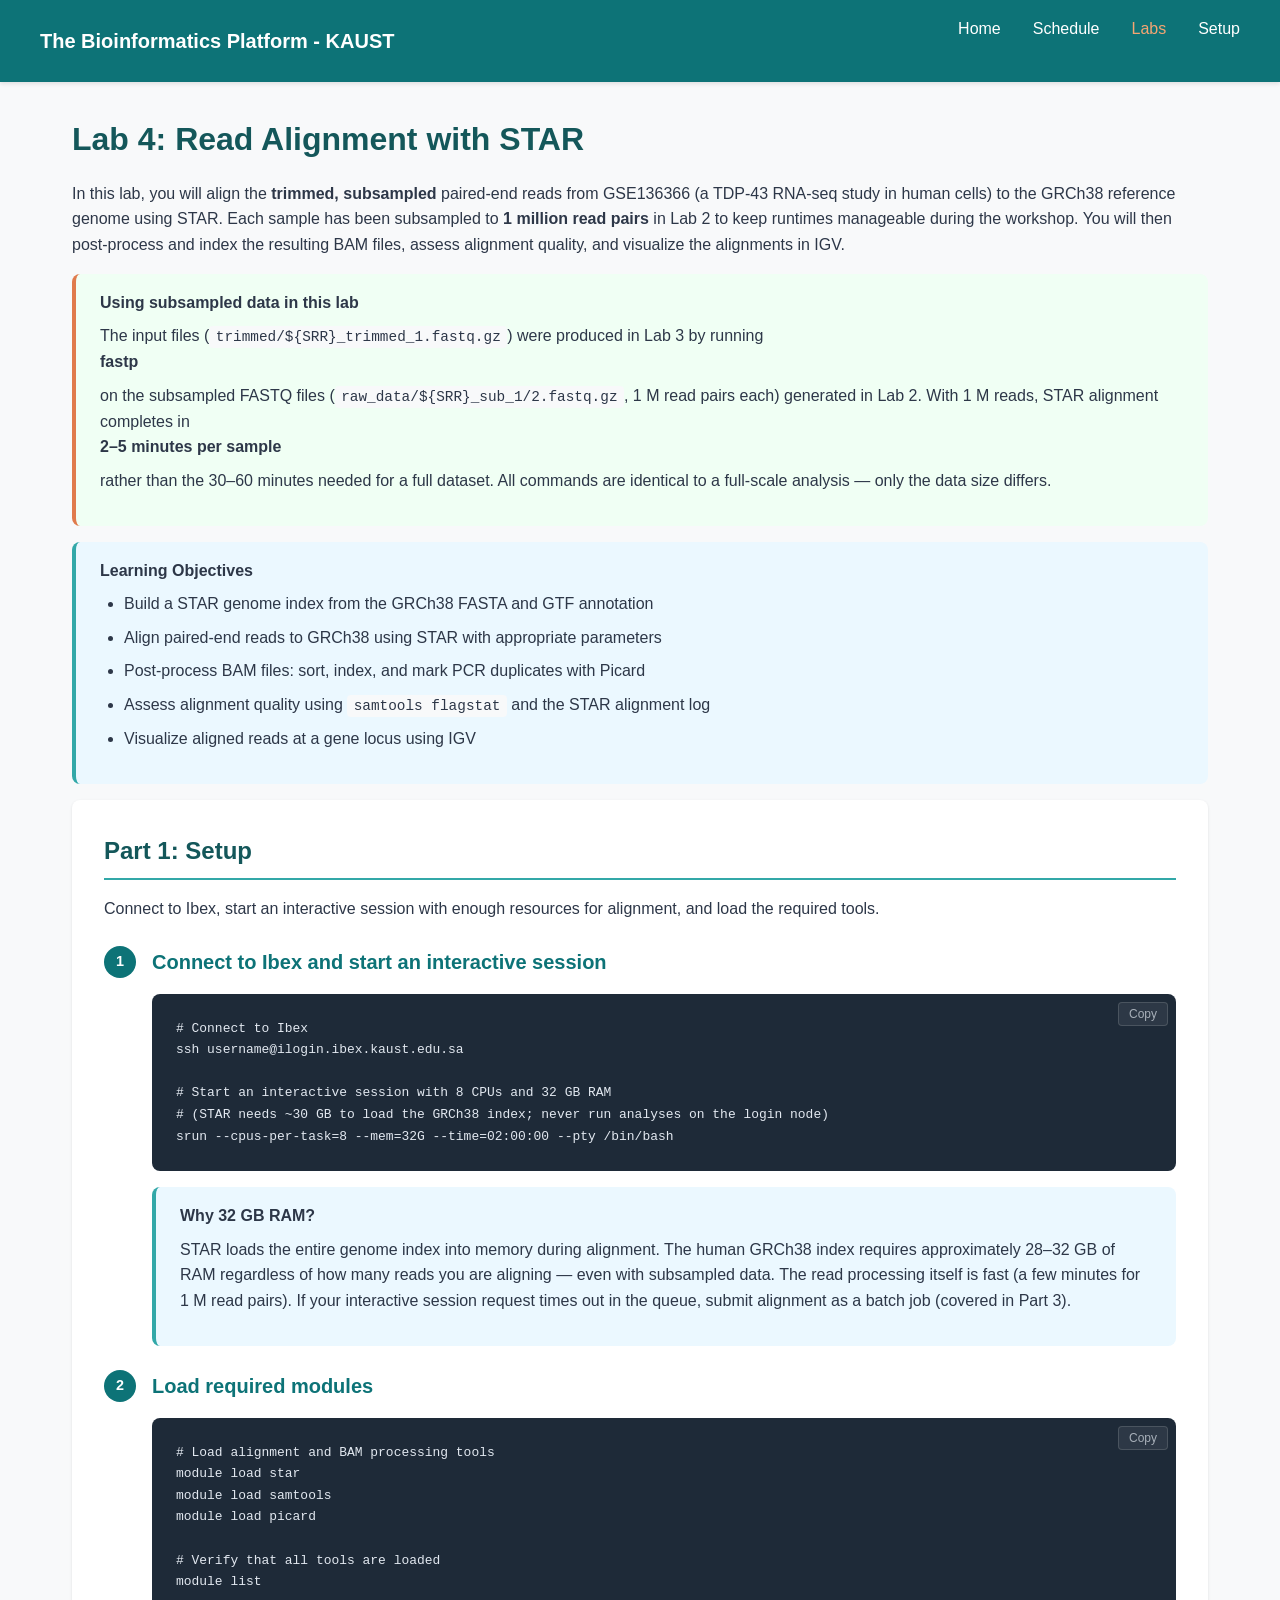
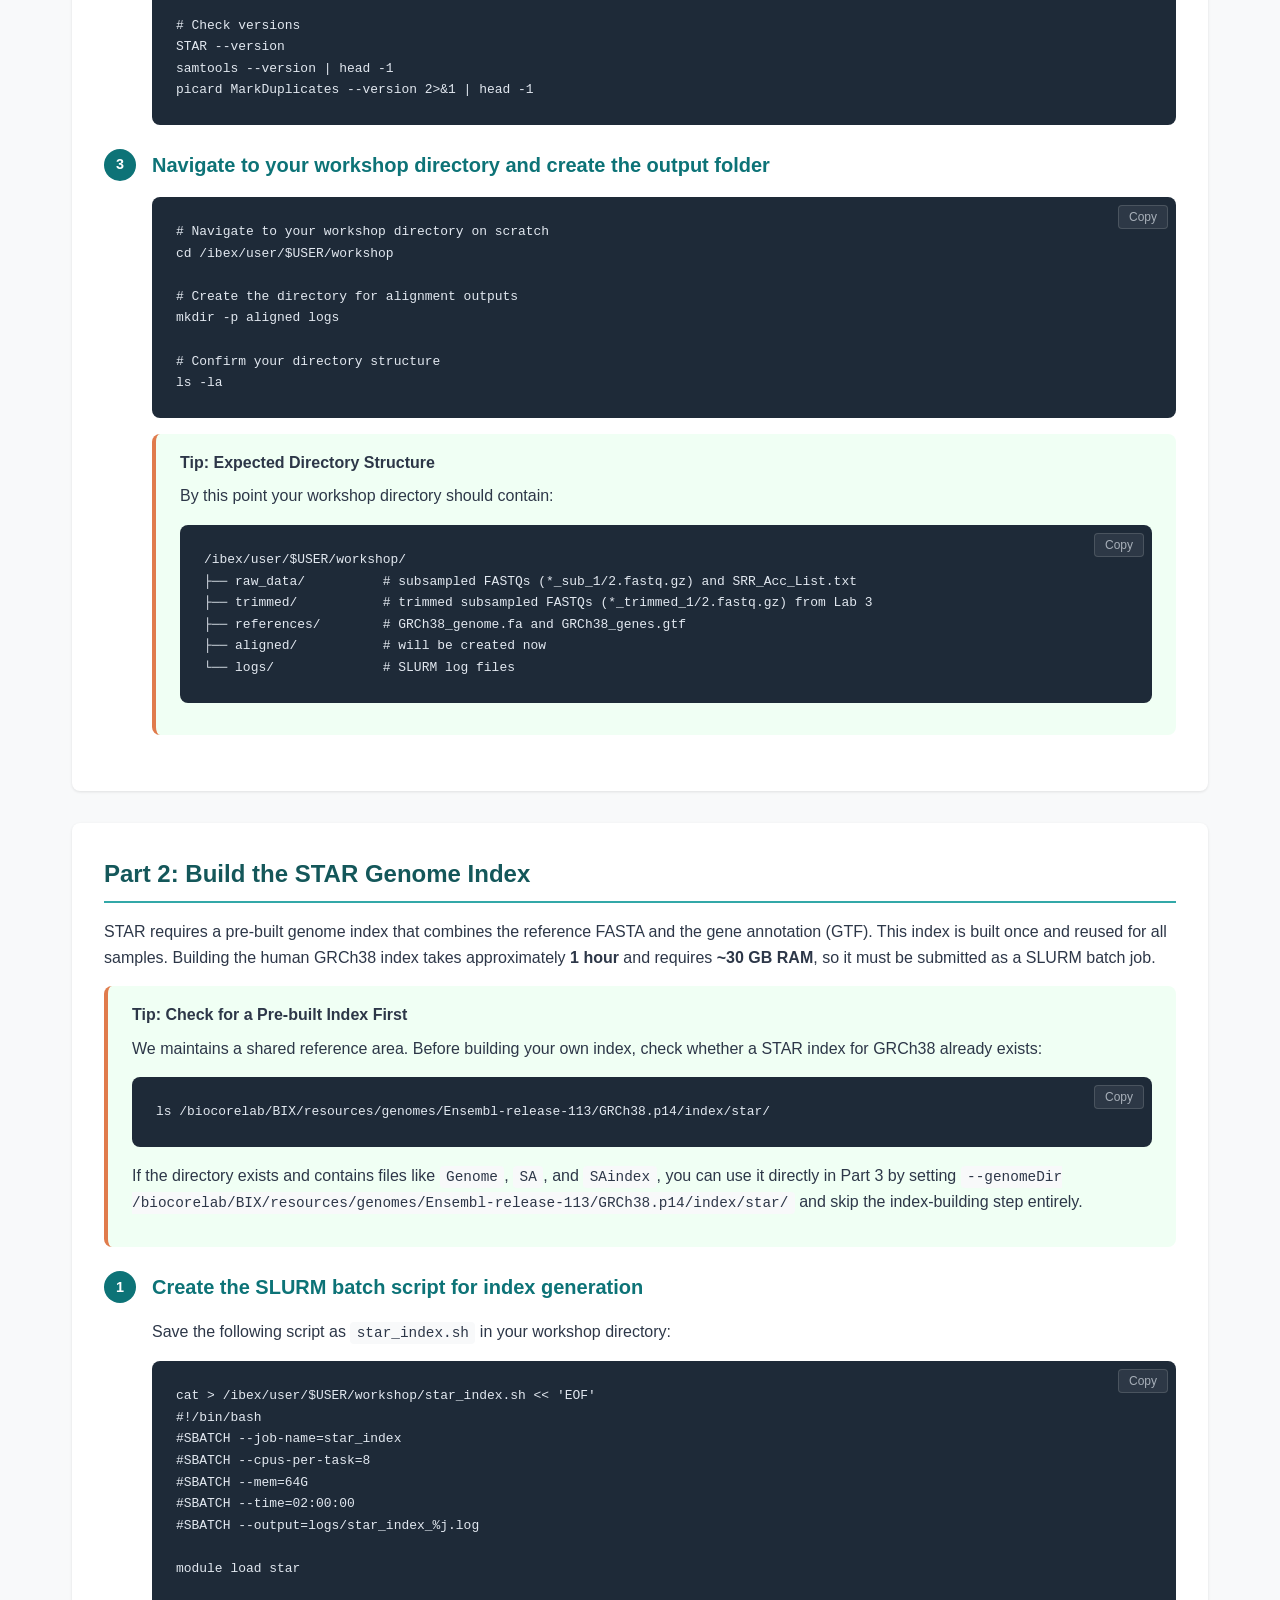
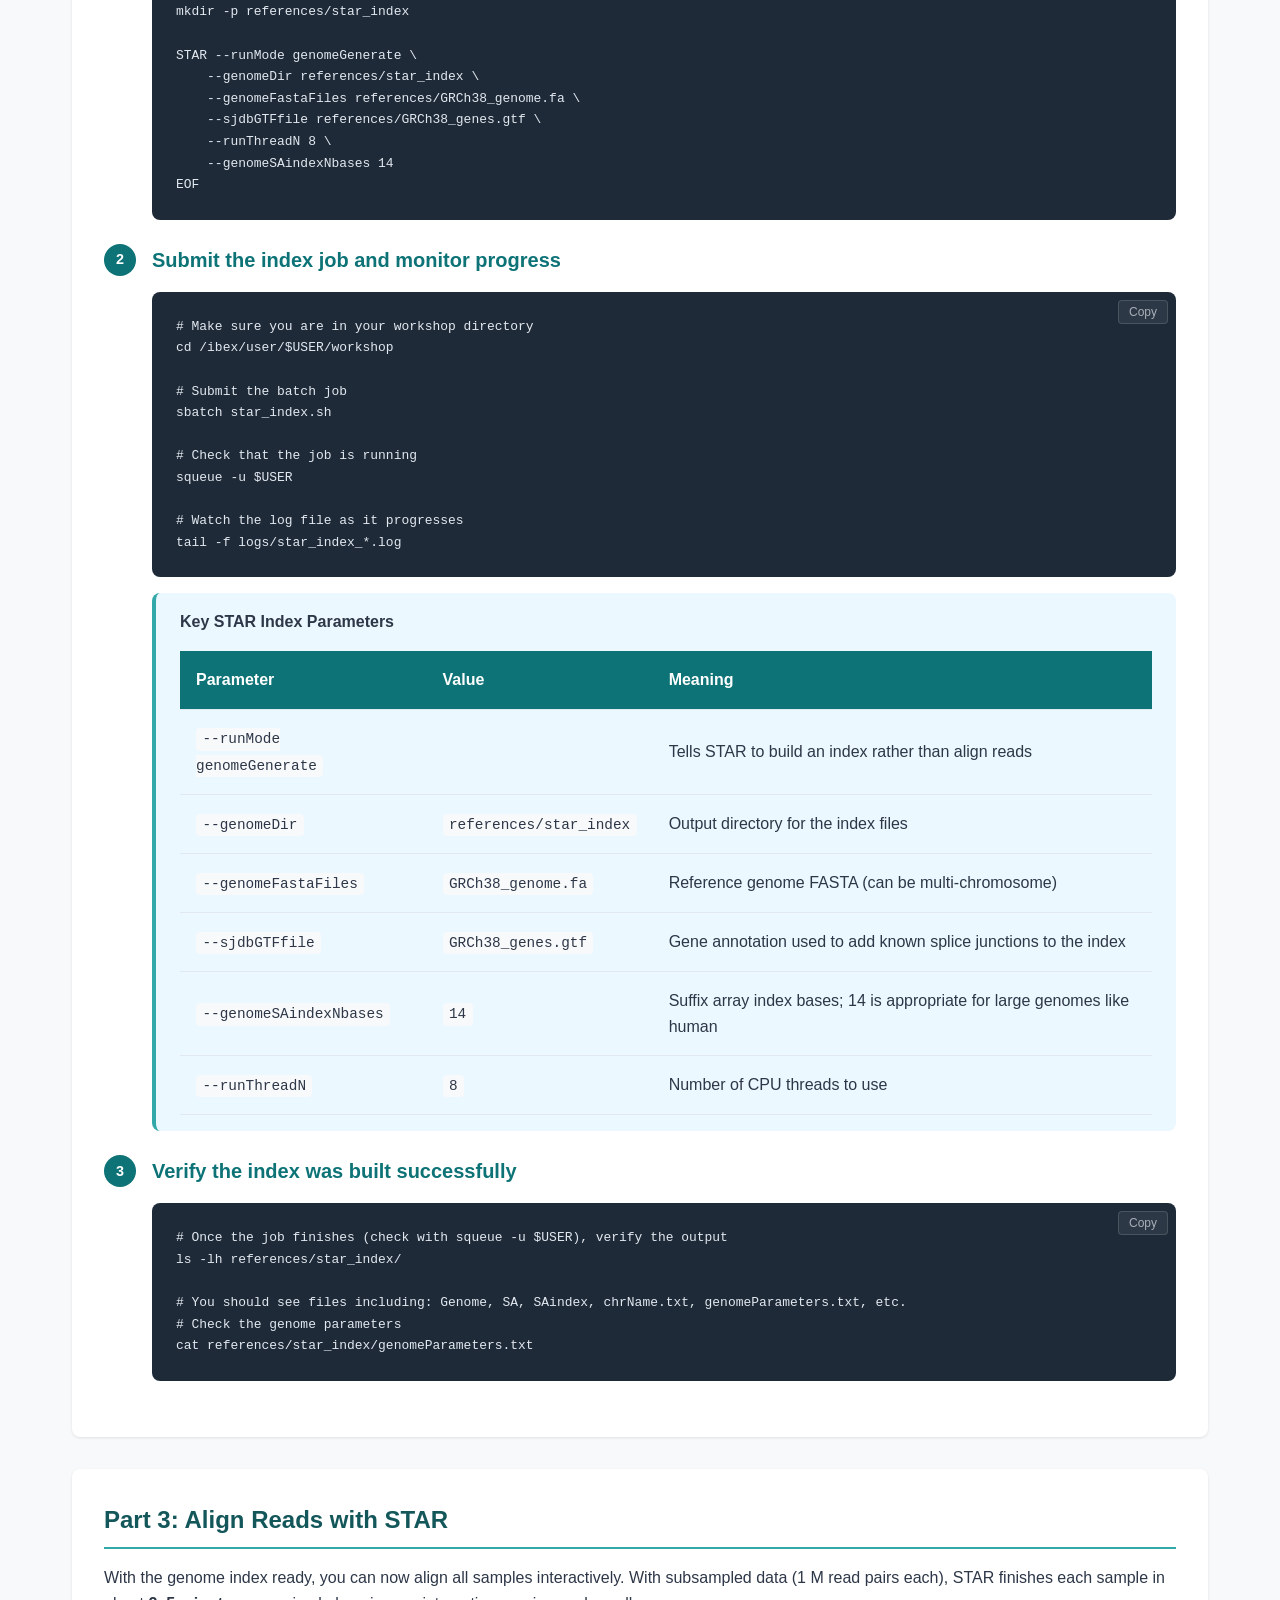
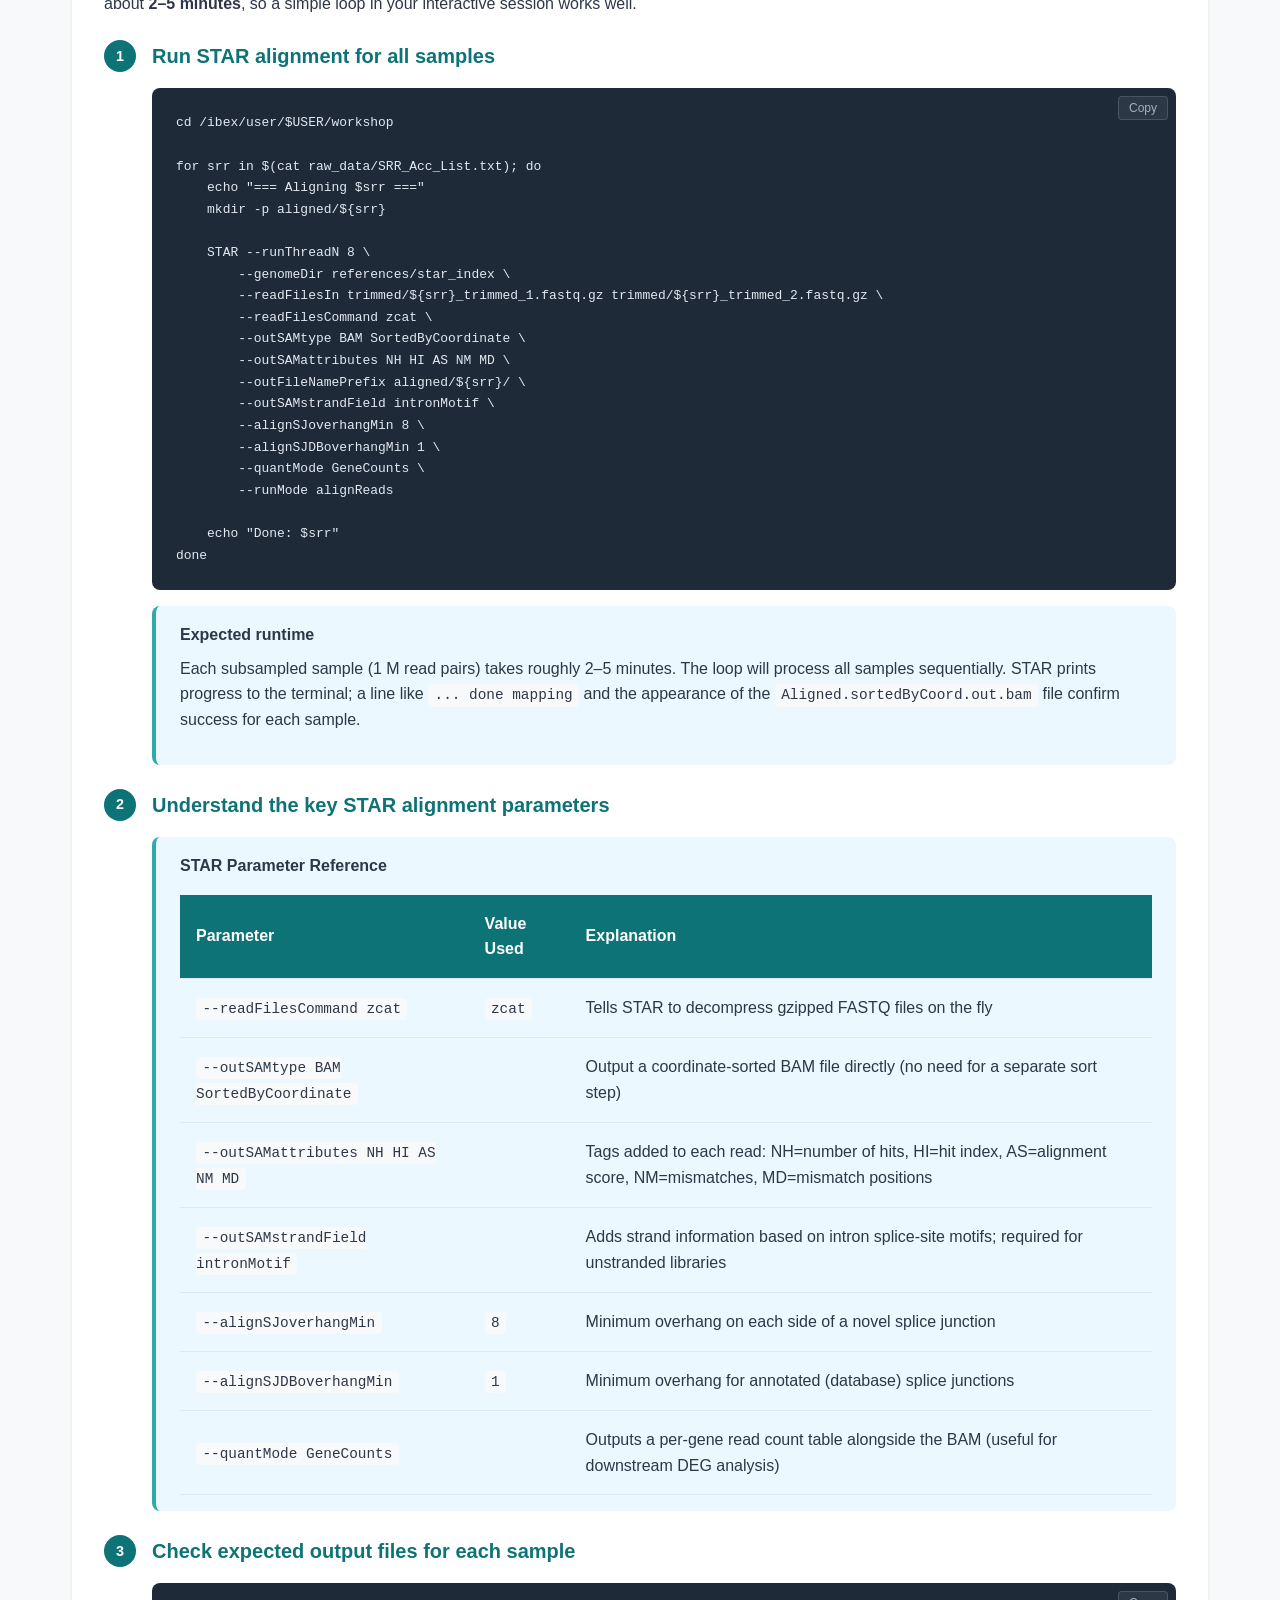
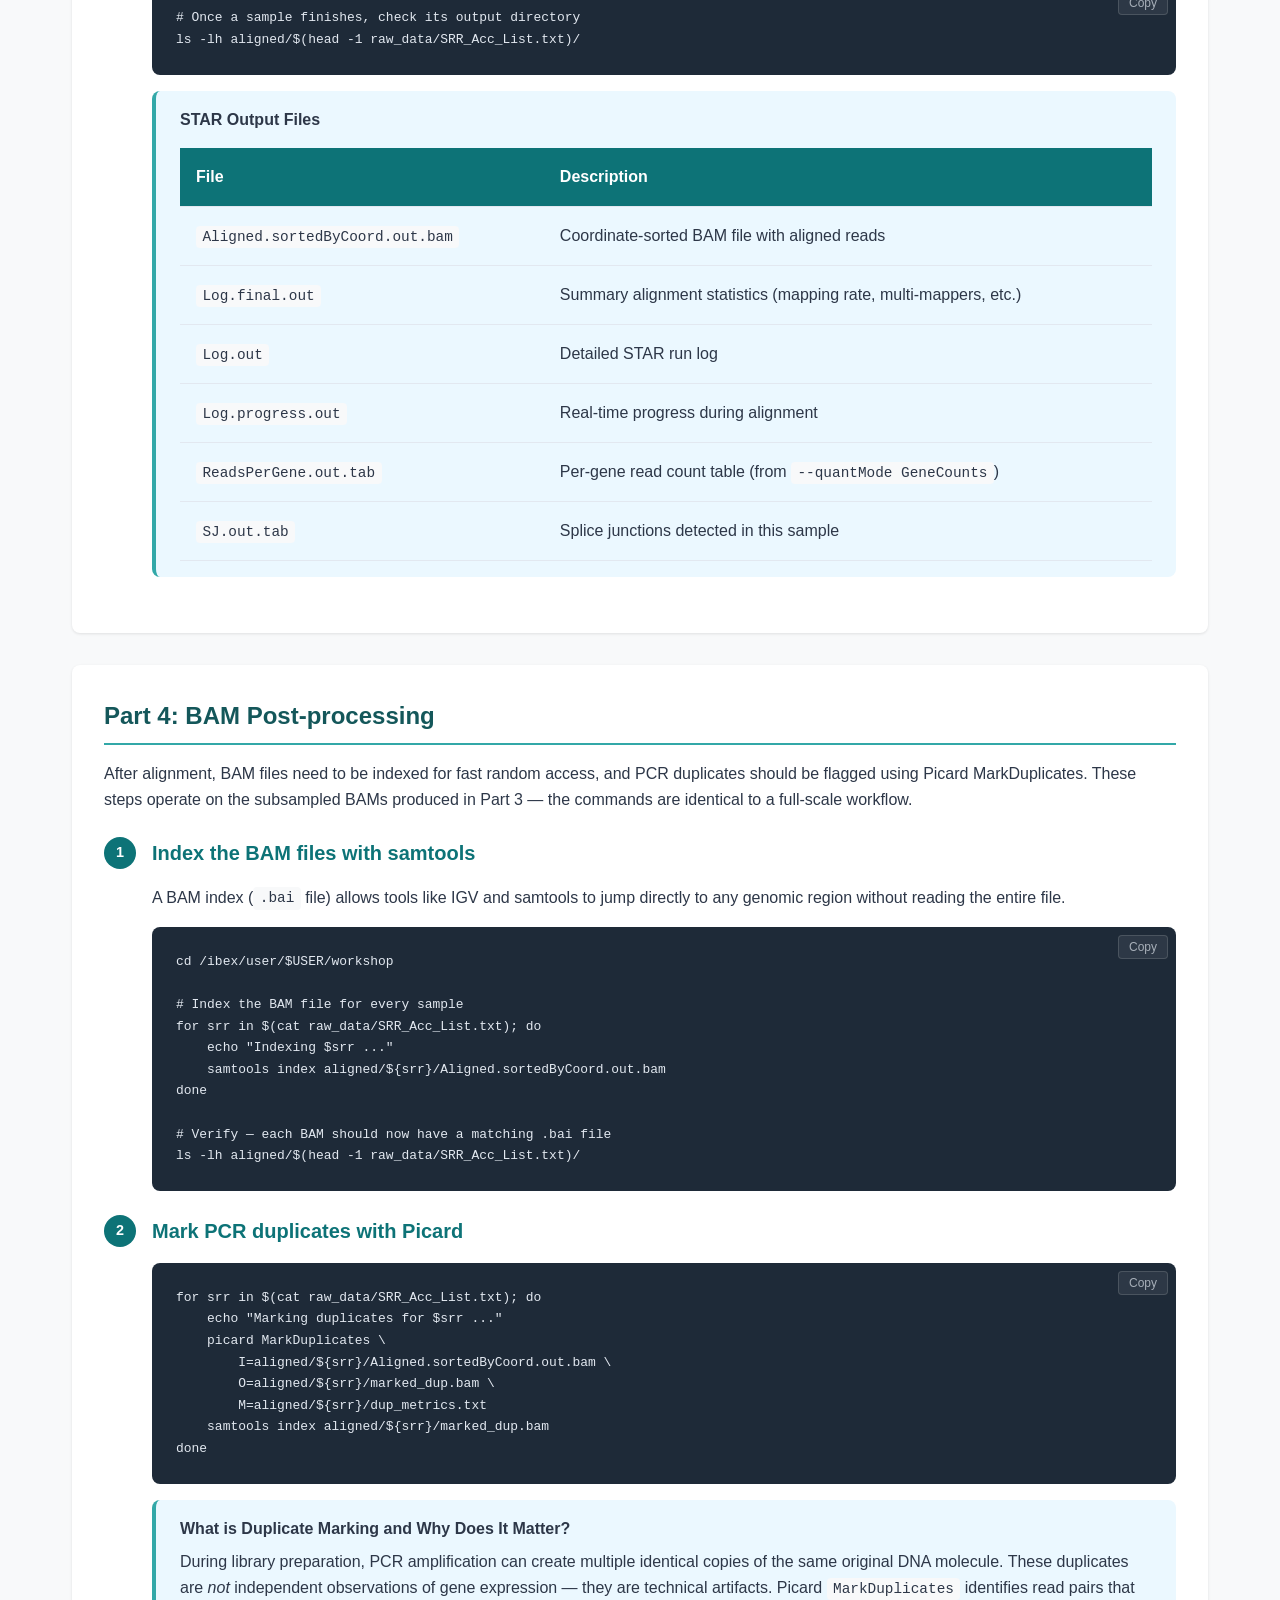
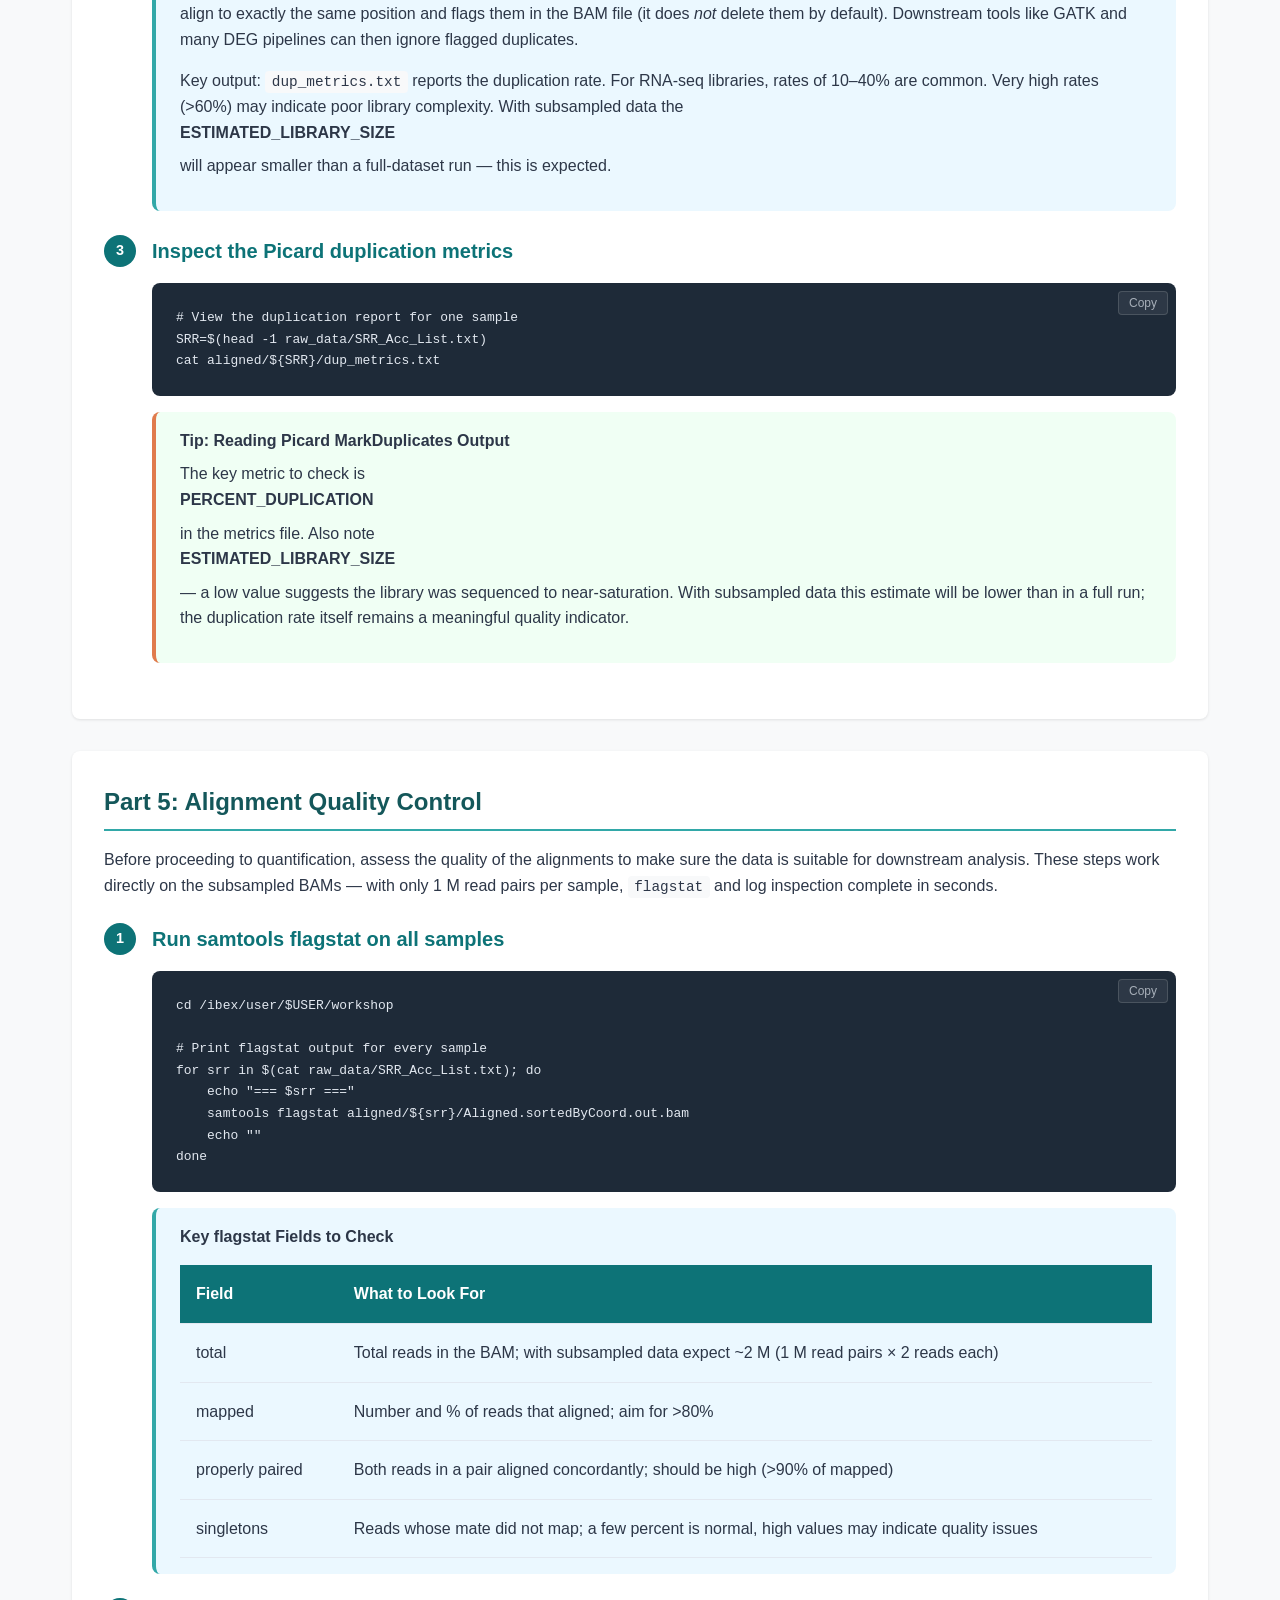
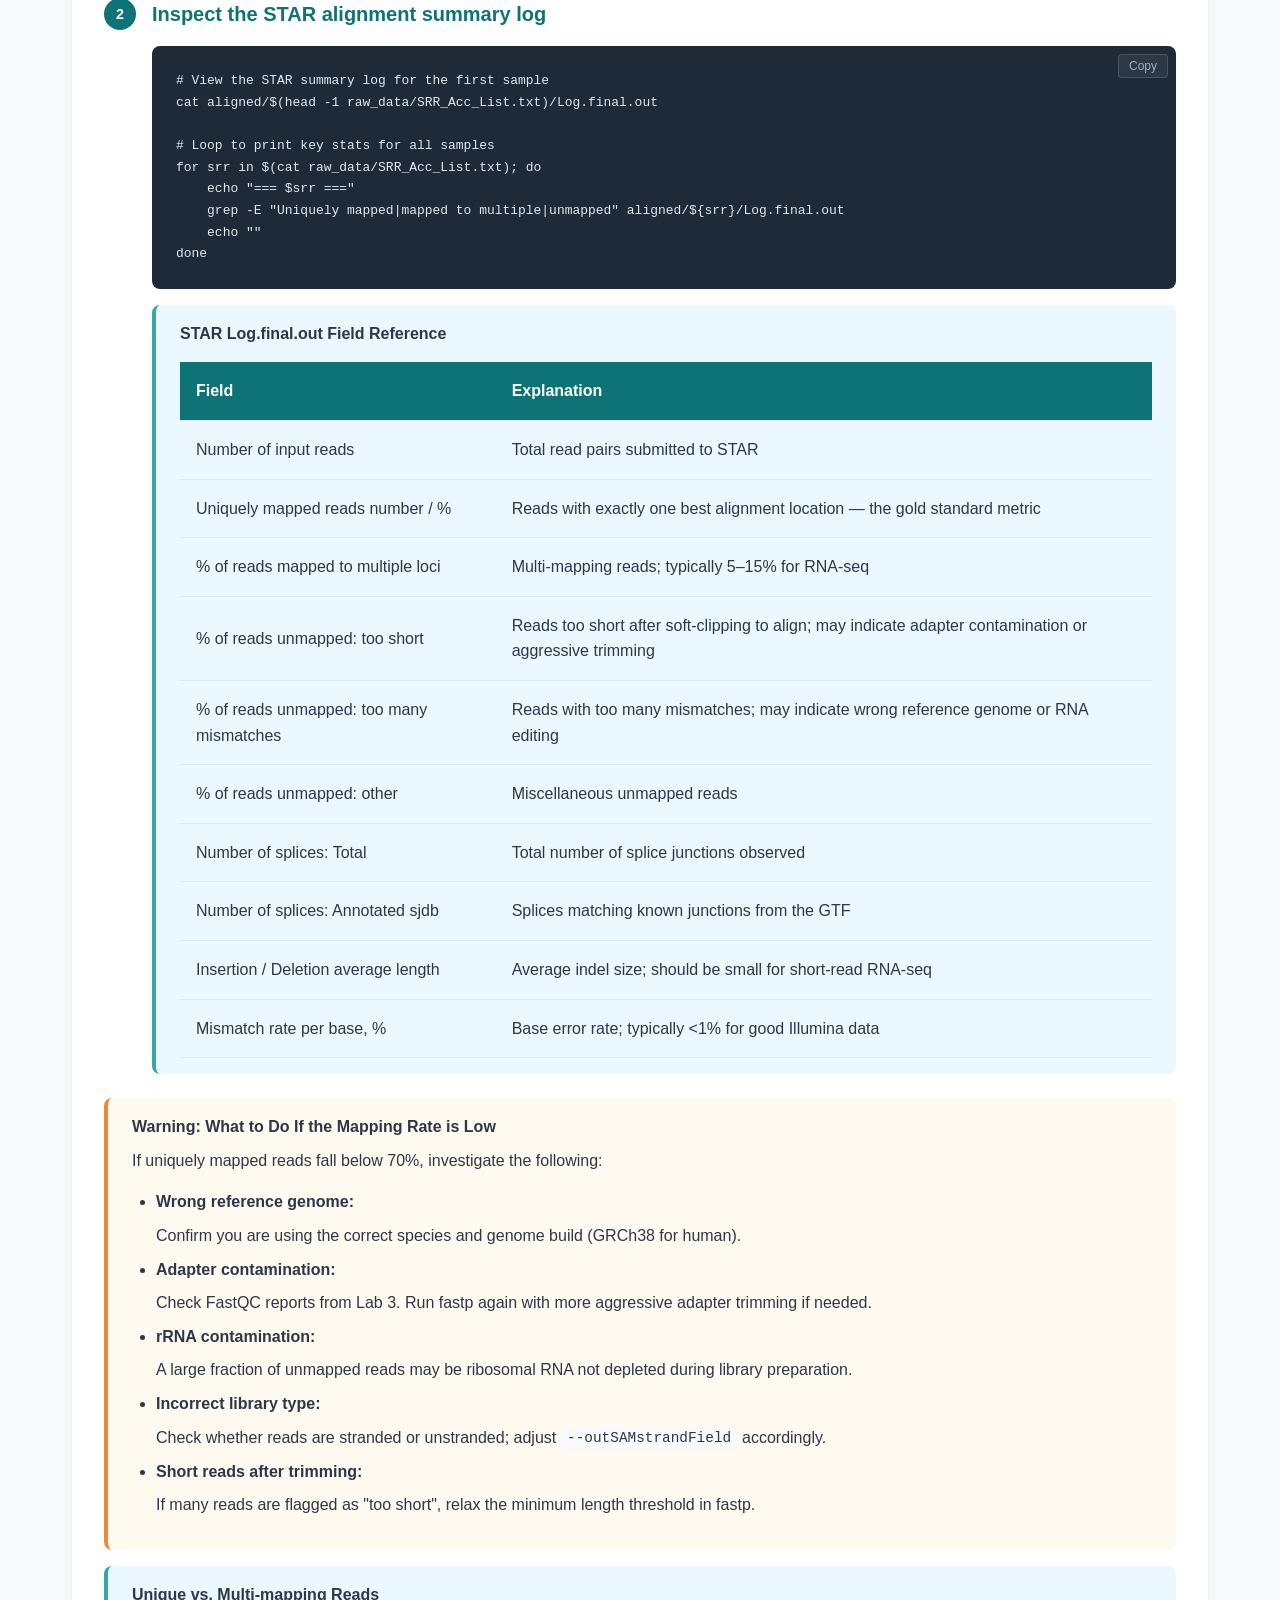
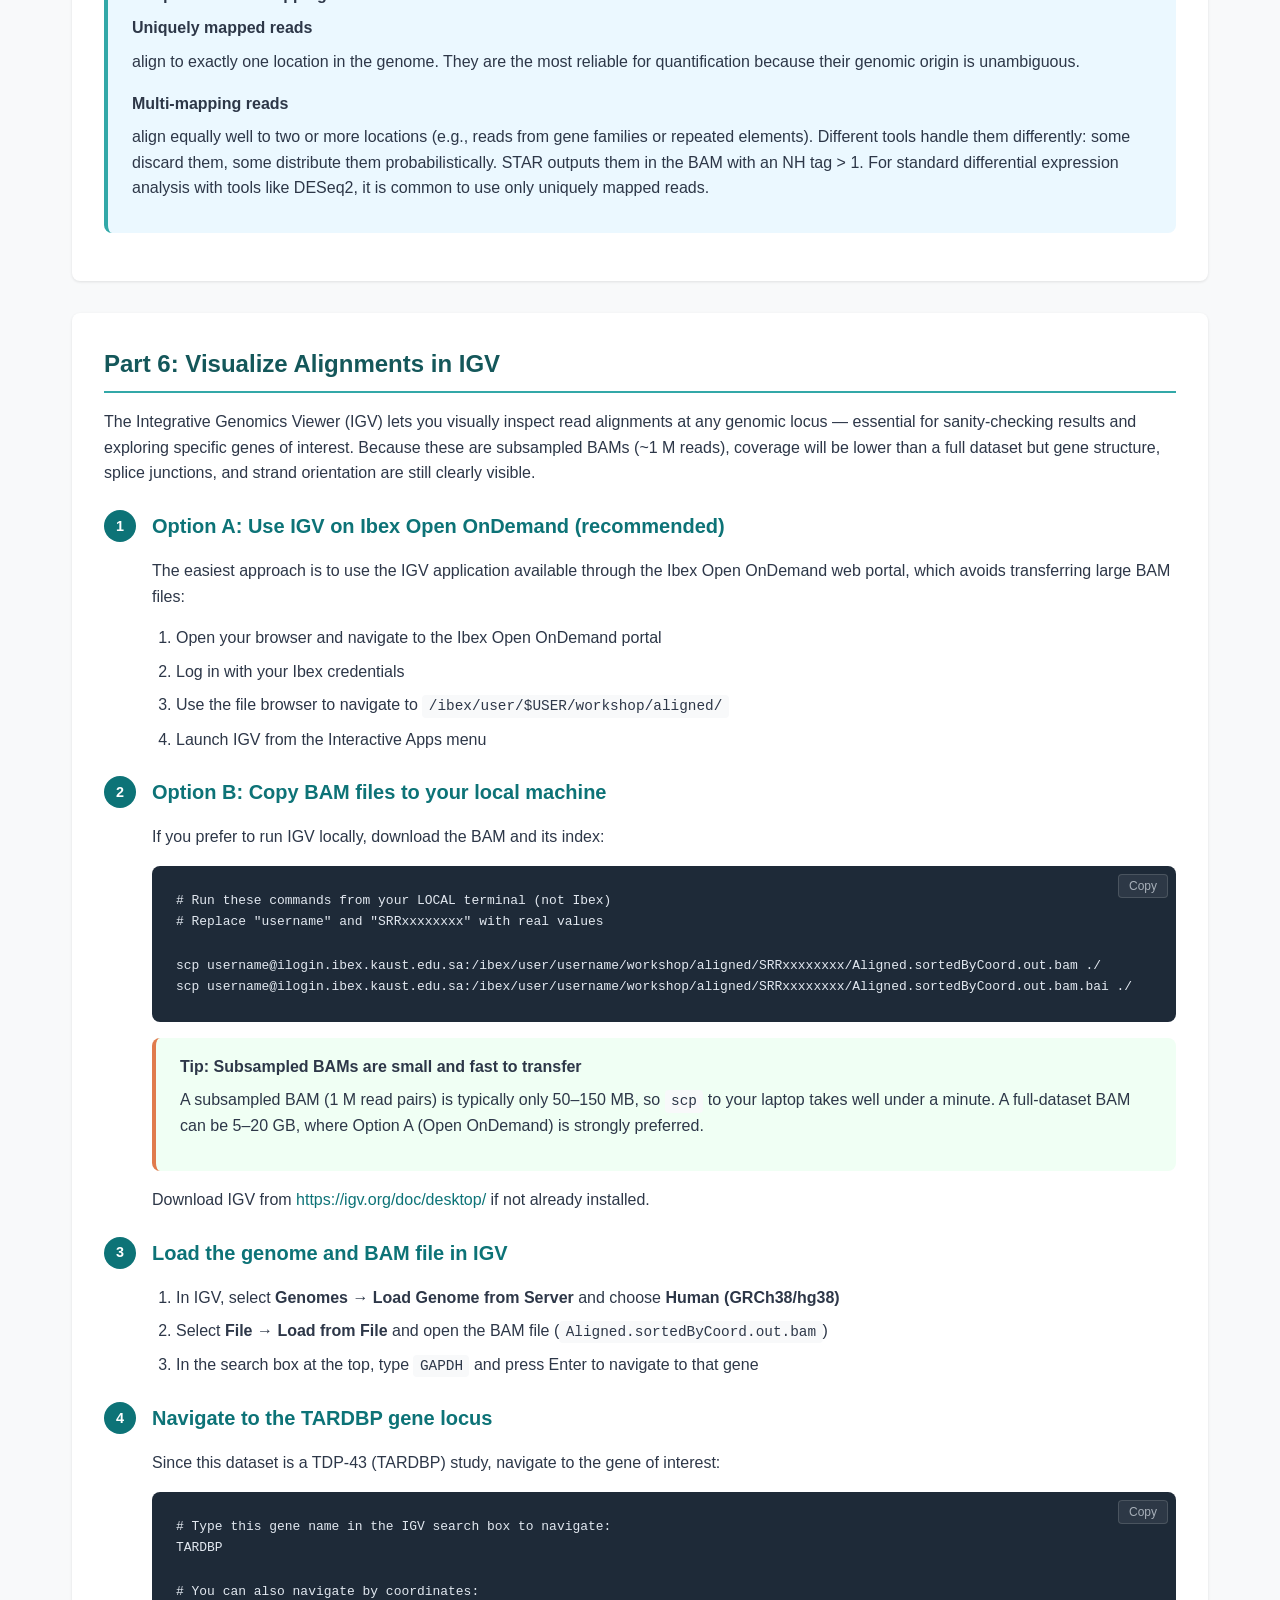
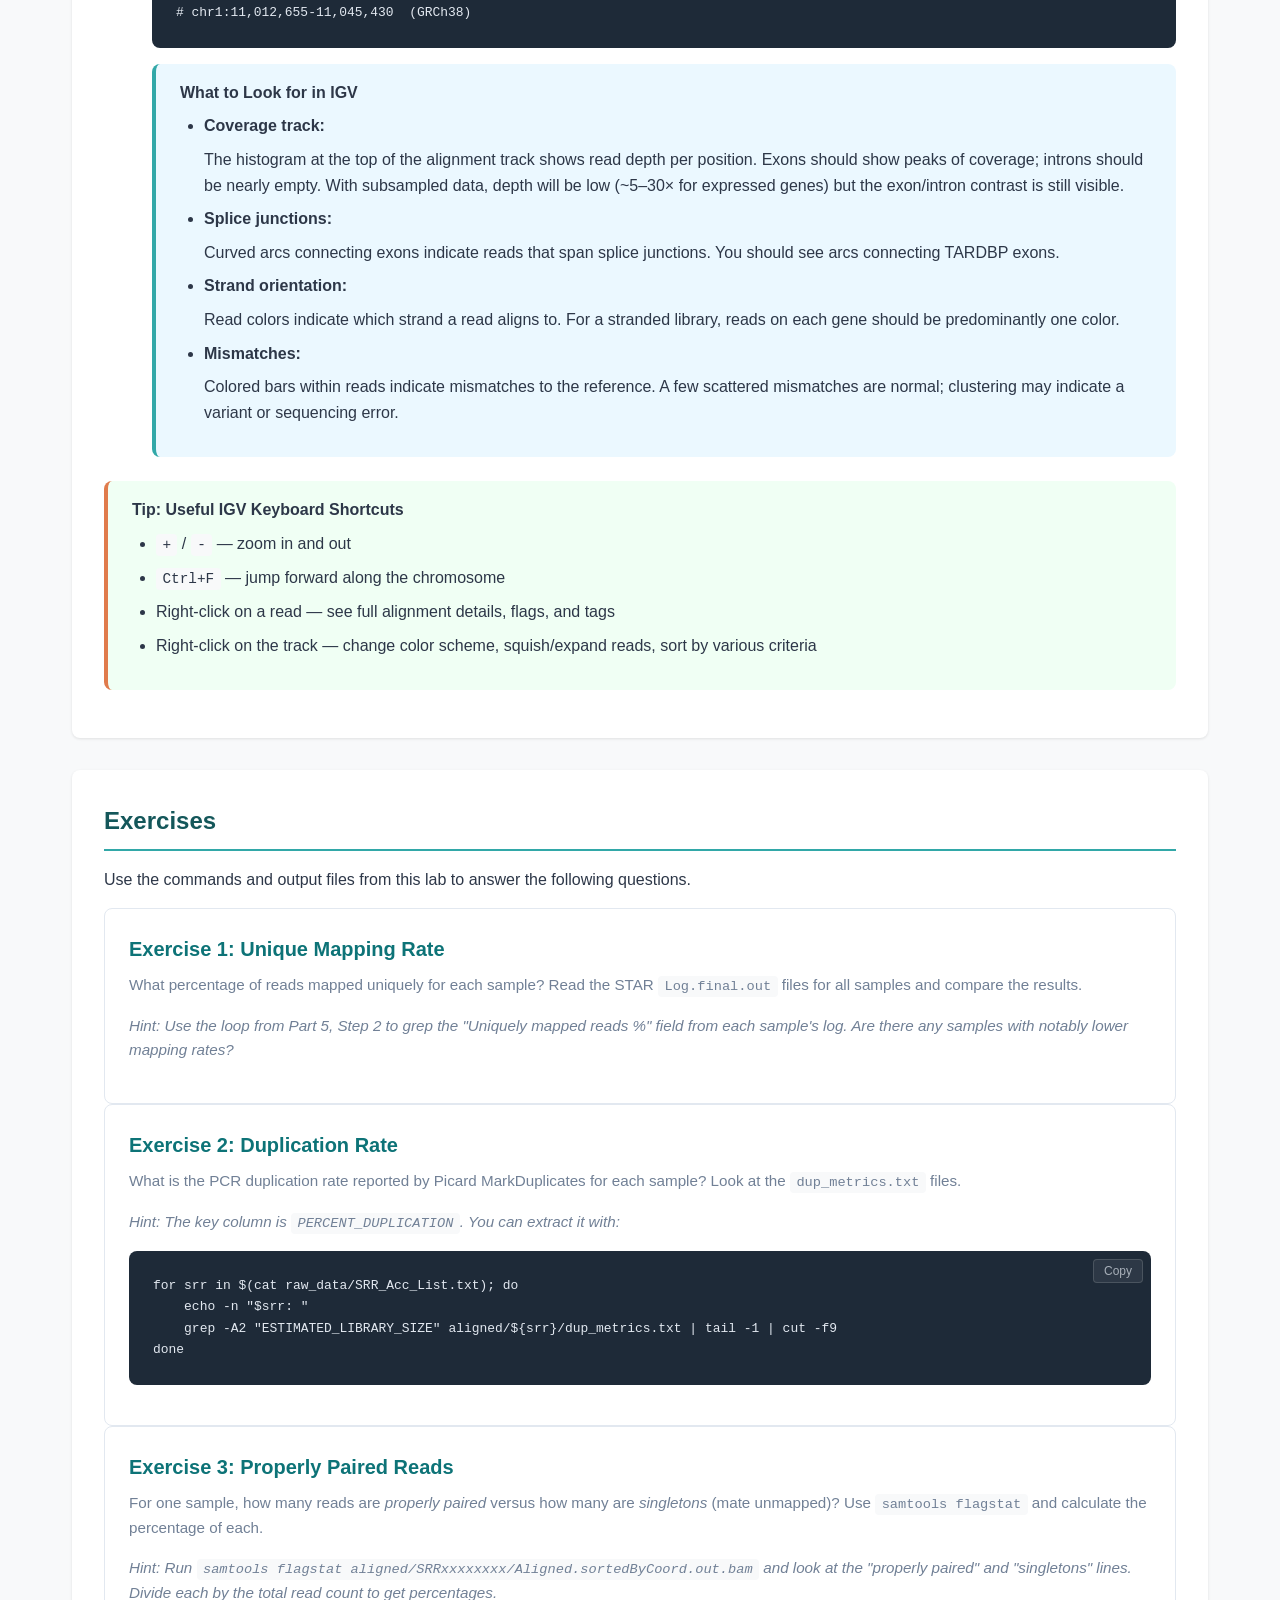
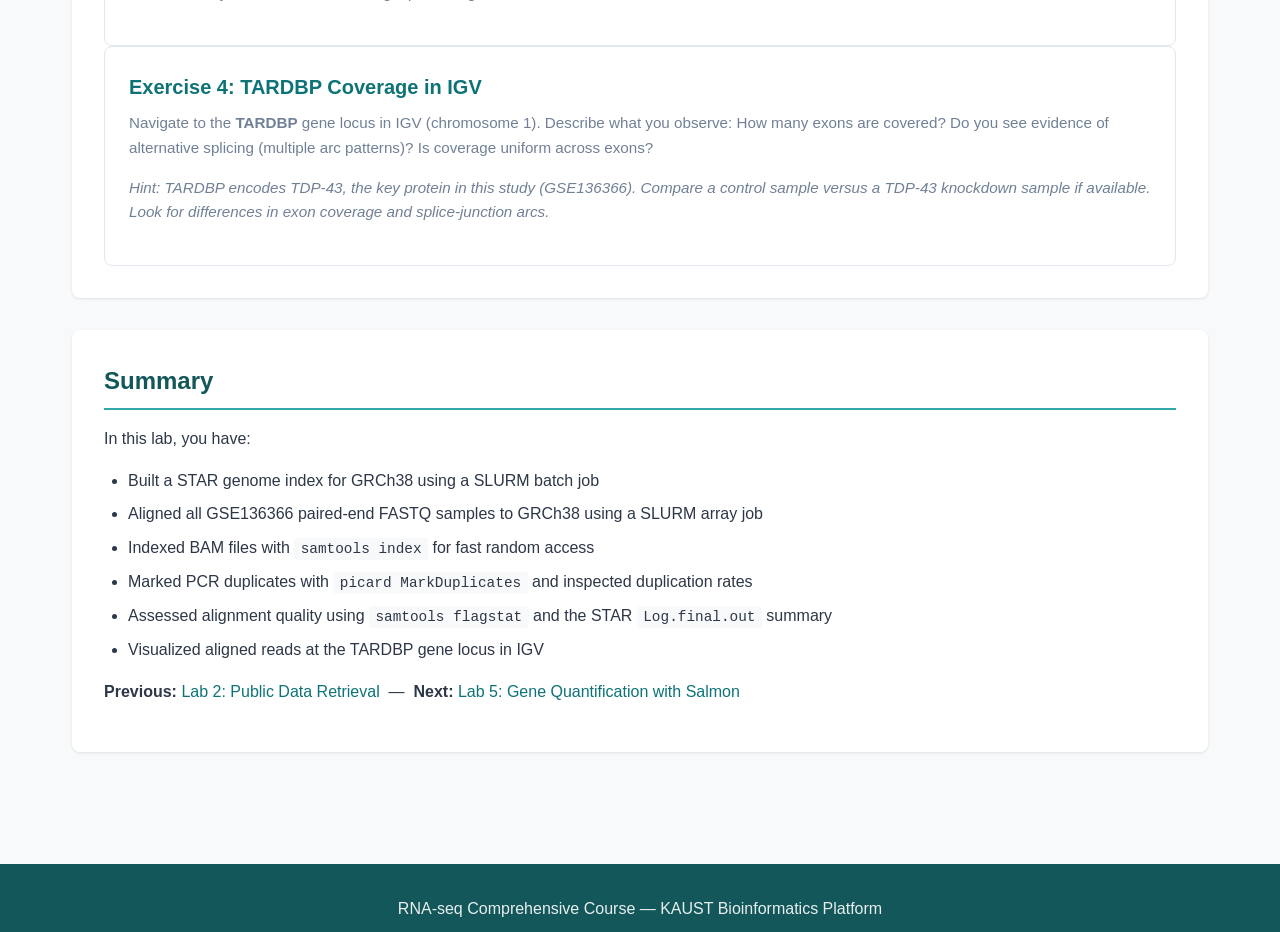
==== html/lab-alignment.html @ 8762b736 "added alignment and quant labs" ====
<!DOCTYPE html>
<html lang="en">
<head>
    <meta charset="UTF-8">
    <meta name="viewport" content="width=device-width, initial-scale=1.0">
    <title>Lab 4: Read Alignment with STAR — RNA-seq Comprehensive Course</title>
    <link rel="stylesheet" href="../css/style.css">
</head>
<body>
    <nav>
        <div class="nav-container">
            <a href="../index.html" class="logo">The Bioinformatics Platform - KAUST</a>
            <button class="nav-toggle" onclick="toggleNav()">&#9776;</button>
            <ul id="nav-menu">
                <li><a href="../index.html">Home</a></li>
                <li><a href="schedule.html">Schedule</a></li>
                <li><a href="labs.html" class="active">Labs</a></li>
                <li><a href="setup.html">Setup</a></li>
            </ul>
        </div>
    </nav>

    <main>
        <h1>Lab 4: Read Alignment with STAR</h1>
        <p>In this lab, you will align the <strong>trimmed, subsampled</strong> paired-end reads from GSE136366 (a TDP-43 RNA-seq study in human cells) to the GRCh38 reference genome using STAR. Each sample has been subsampled to <strong>1 million read pairs</strong> in Lab 2 to keep runtimes manageable during the workshop. You will then post-process and index the resulting BAM files, assess alignment quality, and visualize the alignments in IGV.</p>

        <div class="info-box tip">
            <strong>Using subsampled data in this lab</strong>
            <p>The input files (<code>trimmed/${SRR}_trimmed_1.fastq.gz</code>) were produced in Lab 3 by running <strong>fastp</strong> on the subsampled FASTQ files (<code>raw_data/${SRR}_sub_1/2.fastq.gz</code>, 1 M read pairs each) generated in Lab 2. With 1 M reads, STAR alignment completes in <strong>2–5 minutes per sample</strong> rather than the 30–60 minutes needed for a full dataset. All commands are identical to a full-scale analysis — only the data size differs.
            </p>
        </div>

        <div class="info-box note">
            <strong>Learning Objectives</strong>
            <ul>
                <li>Build a STAR genome index from the GRCh38 FASTA and GTF annotation</li>
                <li>Align paired-end reads to GRCh38 using STAR with appropriate parameters</li>
                <li>Post-process BAM files: sort, index, and mark PCR duplicates with Picard</li>
                <li>Assess alignment quality using <code>samtools flagstat</code> and the STAR alignment log</li>
                <li>Visualize aligned reads at a gene locus using IGV</li>
            </ul>
        </div>

        <!-- ======================== -->
        <!-- Part 1: Setup            -->
        <!-- ======================== -->
        <section id="part1">
            <h2>Part 1: Setup</h2>
            <p>Connect to Ibex, start an interactive session with enough resources for alignment, and load the required tools.</p>

            <div class="step" data-step="1">
                <h3>Connect to Ibex and start an interactive session</h3>
                <pre><code># Connect to Ibex
ssh username@ilogin.ibex.kaust.edu.sa

# Start an interactive session with 8 CPUs and 32 GB RAM
# (STAR needs ~30 GB to load the GRCh38 index; never run analyses on the login node)
srun --cpus-per-task=8 --mem=32G --time=02:00:00 --pty /bin/bash</code></pre>
                <div class="info-box note">
                    <strong>Why 32 GB RAM?</strong>
                    <p>STAR loads the entire genome index into memory during alignment. The human GRCh38 index requires approximately 28&ndash;32 GB of RAM regardless of how many reads you are aligning — even with subsampled data. The read processing itself is fast (a few minutes for 1 M read pairs). If your interactive session request times out in the queue, submit alignment as a batch job (covered in Part 3).</p>
                </div>
            </div>

            <div class="step" data-step="2">
                <h3>Load required modules</h3>
                <pre><code># Load alignment and BAM processing tools
module load star
module load samtools
module load picard

# Verify that all tools are loaded
module list

# Check versions
STAR --version
samtools --version | head -1
picard MarkDuplicates --version 2>&1 | head -1</code></pre>
            </div>

            <div class="step" data-step="3">
                <h3>Navigate to your workshop directory and create the output folder</h3>
                <pre><code># Navigate to your workshop directory on scratch
cd /ibex/user/$USER/workshop

# Create the directory for alignment outputs
mkdir -p aligned logs

# Confirm your directory structure
ls -la</code></pre>
                <div class="info-box tip">
                    <strong>Tip: Expected Directory Structure</strong>
                    <p>By this point your workshop directory should contain:</p>
                    <pre><code>/ibex/user/$USER/workshop/
├── raw_data/          # subsampled FASTQs (*_sub_1/2.fastq.gz) and SRR_Acc_List.txt
├── trimmed/           # trimmed subsampled FASTQs (*_trimmed_1/2.fastq.gz) from Lab 3
├── references/        # GRCh38_genome.fa and GRCh38_genes.gtf
├── aligned/           # will be created now
└── logs/              # SLURM log files</code></pre>
                </div>
            </div>
        </section>

        <!-- ================================ -->
        <!-- Part 2: Build STAR Genome Index  -->
        <!-- ================================ -->
        <section id="part2">
            <h2>Part 2: Build the STAR Genome Index</h2>
            <p>STAR requires a pre-built genome index that combines the reference FASTA and the gene annotation (GTF). This index is built once and reused for all samples. Building the human GRCh38 index takes approximately <strong>1 hour</strong> and requires <strong>~30 GB RAM</strong>, so it must be submitted as a SLURM batch job.</p>

            <div class="info-box tip">
                <strong>Tip: Check for a Pre-built Index First</strong>
                <p>We maintains a shared reference area. Before building your own index, check whether a STAR index for GRCh38 already exists:</p>
                <pre><code>ls /biocorelab/BIX/resources/genomes/Ensembl-release-113/GRCh38.p14/index/star/</code></pre>
                <p>If the directory exists and contains files like <code>Genome</code>, <code>SA</code>, and <code>SAindex</code>, you can use it directly in Part 3 by setting <code>--genomeDir /biocorelab/BIX/resources/genomes/Ensembl-release-113/GRCh38.p14/index/star/</code> and skip the index-building step entirely.</p>
            </div>

            <div class="step" data-step="1">
                <h3>Create the SLURM batch script for index generation</h3>
                <p>Save the following script as <code>star_index.sh</code> in your workshop directory:</p>
                <pre><code>cat > /ibex/user/$USER/workshop/star_index.sh &lt;&lt; 'EOF'
#!/bin/bash
#SBATCH --job-name=star_index
#SBATCH --cpus-per-task=8
#SBATCH --mem=64G
#SBATCH --time=02:00:00
#SBATCH --output=logs/star_index_%j.log

module load star

mkdir -p references/star_index

STAR --runMode genomeGenerate \
    --genomeDir references/star_index \
    --genomeFastaFiles references/GRCh38_genome.fa \
    --sjdbGTFfile references/GRCh38_genes.gtf \
    --runThreadN 8 \
    --genomeSAindexNbases 14
EOF</code></pre>
            </div>

            <div class="step" data-step="2">
                <h3>Submit the index job and monitor progress</h3>
                <pre><code># Make sure you are in your workshop directory
cd /ibex/user/$USER/workshop

# Submit the batch job
sbatch star_index.sh

# Check that the job is running
squeue -u $USER

# Watch the log file as it progresses
tail -f logs/star_index_*.log</code></pre>
                <div class="info-box note">
                    <strong>Key STAR Index Parameters</strong>
                    <table class="schedule-table">
                        <tr><th>Parameter</th><th>Value</th><th>Meaning</th></tr>
                        <tr><td><code>--runMode genomeGenerate</code></td><td></td><td>Tells STAR to build an index rather than align reads</td></tr>
                        <tr><td><code>--genomeDir</code></td><td><code>references/star_index</code></td><td>Output directory for the index files</td></tr>
                        <tr><td><code>--genomeFastaFiles</code></td><td><code>GRCh38_genome.fa</code></td><td>Reference genome FASTA (can be multi-chromosome)</td></tr>
                        <tr><td><code>--sjdbGTFfile</code></td><td><code>GRCh38_genes.gtf</code></td><td>Gene annotation used to add known splice junctions to the index</td></tr>
                        <tr><td><code>--genomeSAindexNbases</code></td><td><code>14</code></td><td>Suffix array index bases; 14 is appropriate for large genomes like human</td></tr>
                        <tr><td><code>--runThreadN</code></td><td><code>8</code></td><td>Number of CPU threads to use</td></tr>
                    </table>
                </div>
            </div>

            <div class="step" data-step="3">
                <h3>Verify the index was built successfully</h3>
                <pre><code># Once the job finishes (check with squeue -u $USER), verify the output
ls -lh references/star_index/

# You should see files including: Genome, SA, SAindex, chrName.txt, genomeParameters.txt, etc.
# Check the genome parameters
cat references/star_index/genomeParameters.txt</code></pre>
            </div>
        </section>

        <!-- ============================== -->
        <!-- Part 3: Align Reads with STAR  -->
        <!-- ============================== -->
        <section id="part3">
            <h2>Part 3: Align Reads with STAR</h2>
            <p>With the genome index ready, you can now align all samples interactively. With subsampled data (1 M read pairs each), STAR finishes each sample in about <strong>2–5 minutes</strong>, so a simple loop in your interactive session works well.</p>

            <div class="step" data-step="1">
                <h3>Run STAR alignment for all samples</h3>
                <pre><code>cd /ibex/user/$USER/workshop

for srr in $(cat raw_data/SRR_Acc_List.txt); do
    echo "=== Aligning $srr ==="
    mkdir -p aligned/${srr}

    STAR --runThreadN 8 \
        --genomeDir references/star_index \
        --readFilesIn trimmed/${srr}_trimmed_1.fastq.gz trimmed/${srr}_trimmed_2.fastq.gz \
        --readFilesCommand zcat \
        --outSAMtype BAM SortedByCoordinate \
        --outSAMattributes NH HI AS NM MD \
        --outFileNamePrefix aligned/${srr}/ \
        --outSAMstrandField intronMotif \
        --alignSJoverhangMin 8 \
        --alignSJDBoverhangMin 1 \
        --quantMode GeneCounts \
        --runMode alignReads

    echo "Done: $srr"
done</code></pre>
                <div class="info-box note">
                    <strong>Expected runtime</strong>
                    <p>Each subsampled sample (1 M read pairs) takes roughly 2–5 minutes. The loop will process all samples sequentially. STAR prints progress to the terminal; a line like <code>... done mapping</code> and the appearance of the <code>Aligned.sortedByCoord.out.bam</code> file confirm success for each sample.</p>
                </div>
            </div>

            <div class="step" data-step="2">
                <h3>Understand the key STAR alignment parameters</h3>
                <div class="info-box note">
                    <strong>STAR Parameter Reference</strong>
                    <table class="schedule-table">
                        <tr><th>Parameter</th><th>Value Used</th><th>Explanation</th></tr>
                        <tr><td><code>--readFilesCommand zcat</code></td><td><code>zcat</code></td><td>Tells STAR to decompress gzipped FASTQ files on the fly</td></tr>
                        <tr><td><code>--outSAMtype BAM SortedByCoordinate</code></td><td></td><td>Output a coordinate-sorted BAM file directly (no need for a separate sort step)</td></tr>
                        <tr><td><code>--outSAMattributes NH HI AS NM MD</code></td><td></td><td>Tags added to each read: NH=number of hits, HI=hit index, AS=alignment score, NM=mismatches, MD=mismatch positions</td></tr>
                        <tr><td><code>--outSAMstrandField intronMotif</code></td><td></td><td>Adds strand information based on intron splice-site motifs; required for unstranded libraries</td></tr>
                        <tr><td><code>--alignSJoverhangMin</code></td><td><code>8</code></td><td>Minimum overhang on each side of a novel splice junction</td></tr>
                        <tr><td><code>--alignSJDBoverhangMin</code></td><td><code>1</code></td><td>Minimum overhang for annotated (database) splice junctions</td></tr>
                        <tr><td><code>--quantMode GeneCounts</code></td><td></td><td>Outputs a per-gene read count table alongside the BAM (useful for downstream DEG analysis)</td></tr>
                    </table>
                </div>
            </div>

            <div class="step" data-step="3">
                <h3>Check expected output files for each sample</h3>
                <pre><code># Once a sample finishes, check its output directory
ls -lh aligned/$(head -1 raw_data/SRR_Acc_List.txt)/</code></pre>
                <div class="info-box note">
                    <strong>STAR Output Files</strong>
                    <table class="schedule-table">
                        <tr><th>File</th><th>Description</th></tr>
                        <tr><td><code>Aligned.sortedByCoord.out.bam</code></td><td>Coordinate-sorted BAM file with aligned reads</td></tr>
                        <tr><td><code>Log.final.out</code></td><td>Summary alignment statistics (mapping rate, multi-mappers, etc.)</td></tr>
                        <tr><td><code>Log.out</code></td><td>Detailed STAR run log</td></tr>
                        <tr><td><code>Log.progress.out</code></td><td>Real-time progress during alignment</td></tr>
                        <tr><td><code>ReadsPerGene.out.tab</code></td><td>Per-gene read count table (from <code>--quantMode GeneCounts</code>)</td></tr>
                        <tr><td><code>SJ.out.tab</code></td><td>Splice junctions detected in this sample</td></tr>
                    </table>
                </div>
            </div>
        </section>

        <!-- ================================= -->
        <!-- Part 4: BAM Post-processing        -->
        <!-- ================================= -->
        <section id="part4">
            <h2>Part 4: BAM Post-processing</h2>
            <p>After alignment, BAM files need to be indexed for fast random access, and PCR duplicates should be flagged using Picard MarkDuplicates. These steps operate on the subsampled BAMs produced in Part 3 — the commands are identical to a full-scale workflow.</p>

            <div class="step" data-step="1">
                <h3>Index the BAM files with samtools</h3>
                <p>A BAM index (<code>.bai</code> file) allows tools like IGV and samtools to jump directly to any genomic region without reading the entire file.</p>
                <pre><code>cd /ibex/user/$USER/workshop

# Index the BAM file for every sample
for srr in $(cat raw_data/SRR_Acc_List.txt); do
    echo "Indexing $srr ..."
    samtools index aligned/${srr}/Aligned.sortedByCoord.out.bam
done

# Verify — each BAM should now have a matching .bai file
ls -lh aligned/$(head -1 raw_data/SRR_Acc_List.txt)/</code></pre>
            </div>

            <div class="step" data-step="2">
                <h3>Mark PCR duplicates with Picard</h3>
                <pre><code>for srr in $(cat raw_data/SRR_Acc_List.txt); do
    echo "Marking duplicates for $srr ..."
    picard MarkDuplicates \
        I=aligned/${srr}/Aligned.sortedByCoord.out.bam \
        O=aligned/${srr}/marked_dup.bam \
        M=aligned/${srr}/dup_metrics.txt
    samtools index aligned/${srr}/marked_dup.bam
done</code></pre>
                <div class="info-box note">
                    <strong>What is Duplicate Marking and Why Does It Matter?</strong>
                    <p>During library preparation, PCR amplification can create multiple identical copies of the same original DNA molecule. These duplicates are <em>not</em> independent observations of gene expression — they are technical artifacts. Picard <code>MarkDuplicates</code> identifies read pairs that align to exactly the same position and flags them in the BAM file (it does <em>not</em> delete them by default). Downstream tools like GATK and many DEG pipelines can then ignore flagged duplicates.</p>
                    <p>Key output: <code>dup_metrics.txt</code> reports the duplication rate. For RNA-seq libraries, rates of 10&ndash;40% are common. Very high rates (&gt;60%) may indicate poor library complexity. With subsampled data the <strong>ESTIMATED_LIBRARY_SIZE</strong> will appear smaller than a full-dataset run — this is expected.</p>
                </div>
            </div>

            <div class="step" data-step="3">
                <h3>Inspect the Picard duplication metrics</h3>
                <pre><code># View the duplication report for one sample
SRR=$(head -1 raw_data/SRR_Acc_List.txt)
cat aligned/${SRR}/dup_metrics.txt</code></pre>
                <div class="info-box tip">
                    <strong>Tip: Reading Picard MarkDuplicates Output</strong>
                    <p>The key metric to check is <strong>PERCENT_DUPLICATION</strong> in the metrics file. Also note <strong>ESTIMATED_LIBRARY_SIZE</strong> — a low value suggests the library was sequenced to near-saturation. With subsampled data this estimate will be lower than in a full run; the duplication rate itself remains a meaningful quality indicator.</p>
                </div>
            </div>
        </section>

        <!-- ============================== -->
        <!-- Part 5: Alignment QC           -->
        <!-- ============================== -->
        <section id="part5">
            <h2>Part 5: Alignment Quality Control</h2>
            <p>Before proceeding to quantification, assess the quality of the alignments to make sure the data is suitable for downstream analysis. These steps work directly on the subsampled BAMs — with only 1 M read pairs per sample, <code>flagstat</code> and log inspection complete in seconds.</p>

            <div class="step" data-step="1">
                <h3>Run samtools flagstat on all samples</h3>
                <pre><code>cd /ibex/user/$USER/workshop

# Print flagstat output for every sample
for srr in $(cat raw_data/SRR_Acc_List.txt); do
    echo "=== $srr ==="
    samtools flagstat aligned/${srr}/Aligned.sortedByCoord.out.bam
    echo ""
done</code></pre>
                <div class="info-box note">
                    <strong>Key flagstat Fields to Check</strong>
                    <table class="schedule-table">
                        <tr><th>Field</th><th>What to Look For</th></tr>
                        <tr><td>total</td><td>Total reads in the BAM; with subsampled data expect ~2 M (1 M read pairs × 2 reads each)</td></tr>
                        <tr><td>mapped</td><td>Number and % of reads that aligned; aim for &gt;80%</td></tr>
                        <tr><td>properly paired</td><td>Both reads in a pair aligned concordantly; should be high (&gt;90% of mapped)</td></tr>
                        <tr><td>singletons</td><td>Reads whose mate did not map; a few percent is normal, high values may indicate quality issues</td></tr>
                    </table>
                </div>
            </div>

            <div class="step" data-step="2">
                <h3>Inspect the STAR alignment summary log</h3>
                <pre><code># View the STAR summary log for the first sample
cat aligned/$(head -1 raw_data/SRR_Acc_List.txt)/Log.final.out

# Loop to print key stats for all samples
for srr in $(cat raw_data/SRR_Acc_List.txt); do
    echo "=== $srr ==="
    grep -E "Uniquely mapped|mapped to multiple|unmapped" aligned/${srr}/Log.final.out
    echo ""
done</code></pre>
                <div class="info-box note">
                    <strong>STAR Log.final.out Field Reference</strong>
                    <table class="schedule-table">
                        <tr><th>Field</th><th>Explanation</th></tr>
                        <tr><td>Number of input reads</td><td>Total read pairs submitted to STAR</td></tr>
                        <tr><td>Uniquely mapped reads number / %</td><td>Reads with exactly one best alignment location — the gold standard metric</td></tr>
                        <tr><td>% of reads mapped to multiple loci</td><td>Multi-mapping reads; typically 5&ndash;15% for RNA-seq</td></tr>
                        <tr><td>% of reads unmapped: too short</td><td>Reads too short after soft-clipping to align; may indicate adapter contamination or aggressive trimming</td></tr>
                        <tr><td>% of reads unmapped: too many mismatches</td><td>Reads with too many mismatches; may indicate wrong reference genome or RNA editing</td></tr>
                        <tr><td>% of reads unmapped: other</td><td>Miscellaneous unmapped reads</td></tr>
                        <tr><td>Number of splices: Total</td><td>Total number of splice junctions observed</td></tr>
                        <tr><td>Number of splices: Annotated sjdb</td><td>Splices matching known junctions from the GTF</td></tr>
                        <tr><td>Insertion / Deletion average length</td><td>Average indel size; should be small for short-read RNA-seq</td></tr>
                        <tr><td>Mismatch rate per base, %</td><td>Base error rate; typically &lt;1% for good Illumina data</td></tr>
                    </table>
                </div>
            </div>

            <div class="info-box warning">
                <strong>Warning: What to Do If the Mapping Rate is Low</strong>
                <p>If uniquely mapped reads fall below 70%, investigate the following:</p>
                <ul>
                    <li><strong>Wrong reference genome:</strong> Confirm you are using the correct species and genome build (GRCh38 for human).</li>
                    <li><strong>Adapter contamination:</strong> Check FastQC reports from Lab 3. Run fastp again with more aggressive adapter trimming if needed.</li>
                    <li><strong>rRNA contamination:</strong> A large fraction of unmapped reads may be ribosomal RNA not depleted during library preparation.</li>
                    <li><strong>Incorrect library type:</strong> Check whether reads are stranded or unstranded; adjust <code>--outSAMstrandField</code> accordingly.</li>
                    <li><strong>Short reads after trimming:</strong> If many reads are flagged as "too short", relax the minimum length threshold in fastp.</li>
                </ul>
            </div>

            <div class="info-box note">
                <strong>Unique vs. Multi-mapping Reads</strong>
                <p><strong>Uniquely mapped reads</strong> align to exactly one location in the genome. They are the most reliable for quantification because their genomic origin is unambiguous.</p>
                <p><strong>Multi-mapping reads</strong> align equally well to two or more locations (e.g., reads from gene families or repeated elements). Different tools handle them differently: some discard them, some distribute them probabilistically. STAR outputs them in the BAM with an NH tag &gt; 1. For standard differential expression analysis with tools like DESeq2, it is common to use only uniquely mapped reads.</p>
            </div>
        </section>

        <!-- ================================ -->
        <!-- Part 6: Visualize in IGV         -->
        <!-- ================================ -->
        <section id="part6">
            <h2>Part 6: Visualize Alignments in IGV</h2>
            <p>The Integrative Genomics Viewer (IGV) lets you visually inspect read alignments at any genomic locus — essential for sanity-checking results and exploring specific genes of interest. Because these are subsampled BAMs (~1 M reads), coverage will be lower than a full dataset but gene structure, splice junctions, and strand orientation are still clearly visible.</p>

            <div class="step" data-step="1">
                <h3>Option A: Use IGV on Ibex Open OnDemand (recommended)</h3>
                <p>The easiest approach is to use the IGV application available through the Ibex Open OnDemand web portal, which avoids transferring large BAM files:</p>
                <ol>
                    <li>Open your browser and navigate to the Ibex Open OnDemand portal</li>
                    <li>Log in with your Ibex credentials</li>
                    <li>Use the file browser to navigate to <code>/ibex/user/$USER/workshop/aligned/</code></li>
                    <li>Launch IGV from the Interactive Apps menu</li>
                </ol>
            </div>

            <div class="step" data-step="2">
                <h3>Option B: Copy BAM files to your local machine</h3>
                <p>If you prefer to run IGV locally, download the BAM and its index:</p>
                <pre><code># Run these commands from your LOCAL terminal (not Ibex)
# Replace "username" and "SRRxxxxxxxx" with real values

scp username@ilogin.ibex.kaust.edu.sa:/ibex/user/username/workshop/aligned/SRRxxxxxxxx/Aligned.sortedByCoord.out.bam ./
scp username@ilogin.ibex.kaust.edu.sa:/ibex/user/username/workshop/aligned/SRRxxxxxxxx/Aligned.sortedByCoord.out.bam.bai ./</code></pre>
                <div class="info-box tip">
                    <strong>Tip: Subsampled BAMs are small and fast to transfer</strong>
                    <p>A subsampled BAM (1 M read pairs) is typically only 50–150 MB, so <code>scp</code> to your laptop takes well under a minute. A full-dataset BAM can be 5–20 GB, where Option A (Open OnDemand) is strongly preferred.</p>
                </div>
                <p>Download IGV from <a href="https://igv.org/doc/desktop/" target="_blank">https://igv.org/doc/desktop/</a> if not already installed.</p>
            </div>

            <div class="step" data-step="3">
                <h3>Load the genome and BAM file in IGV</h3>
                <ol>
                    <li>In IGV, select <strong>Genomes &rarr; Load Genome from Server</strong> and choose <strong>Human (GRCh38/hg38)</strong></li>
                    <li>Select <strong>File &rarr; Load from File</strong> and open the BAM file (<code>Aligned.sortedByCoord.out.bam</code>)</li>
                    <li>In the search box at the top, type <code>GAPDH</code> and press Enter to navigate to that gene</li>
                </ol>
            </div>

            <div class="step" data-step="4">
                <h3>Navigate to the TARDBP gene locus</h3>
                <p>Since this dataset is a TDP-43 (TARDBP) study, navigate to the gene of interest:</p>
                <pre><code># Type this gene name in the IGV search box to navigate:
TARDBP

# You can also navigate by coordinates:
# chr1:11,012,655-11,045,430  (GRCh38)</code></pre>
                <div class="info-box note">
                    <strong>What to Look for in IGV</strong>
                    <ul>
                        <li><strong>Coverage track:</strong> The histogram at the top of the alignment track shows read depth per position. Exons should show peaks of coverage; introns should be nearly empty. With subsampled data, depth will be low (~5–30× for expressed genes) but the exon/intron contrast is still visible.</li>
                        <li><strong>Splice junctions:</strong> Curved arcs connecting exons indicate reads that span splice junctions. You should see arcs connecting TARDBP exons.</li>
                        <li><strong>Strand orientation:</strong> Read colors indicate which strand a read aligns to. For a stranded library, reads on each gene should be predominantly one color.</li>
                        <li><strong>Mismatches:</strong> Colored bars within reads indicate mismatches to the reference. A few scattered mismatches are normal; clustering may indicate a variant or sequencing error.</li>
                    </ul>
                </div>
            </div>

            <div class="info-box tip">
                <strong>Tip: Useful IGV Keyboard Shortcuts</strong>
                <ul>
                    <li><code>+</code> / <code>-</code> — zoom in and out</li>
                    <li><code>Ctrl+F</code> — jump forward along the chromosome</li>
                    <li>Right-click on a read — see full alignment details, flags, and tags</li>
                    <li>Right-click on the track — change color scheme, squish/expand reads, sort by various criteria</li>
                </ul>
            </div>
        </section>

        <!-- ============ -->
        <!-- Exercises    -->
        <!-- ============ -->
        <section id="exercises">
            <h2>Exercises</h2>
            <p>Use the commands and output files from this lab to answer the following questions.</p>

            <div class="card">
                <h3>Exercise 1: Unique Mapping Rate</h3>
                <p>What percentage of reads mapped uniquely for each sample? Read the STAR <code>Log.final.out</code> files for all samples and compare the results.</p>
                <p><em>Hint: Use the loop from Part 5, Step 2 to grep the "Uniquely mapped reads %" field from each sample's log. Are there any samples with notably lower mapping rates?</em></p>
            </div>

            <div class="card">
                <h3>Exercise 2: Duplication Rate</h3>
                <p>What is the PCR duplication rate reported by Picard MarkDuplicates for each sample? Look at the <code>dup_metrics.txt</code> files.</p>
                <p><em>Hint: The key column is <code>PERCENT_DUPLICATION</code>. You can extract it with:</em></p>
                <pre><code>for srr in $(cat raw_data/SRR_Acc_List.txt); do
    echo -n "$srr: "
    grep -A2 "ESTIMATED_LIBRARY_SIZE" aligned/${srr}/dup_metrics.txt | tail -1 | cut -f9
done</code></pre>
            </div>

            <div class="card">
                <h3>Exercise 3: Properly Paired Reads</h3>
                <p>For one sample, how many reads are <em>properly paired</em> versus how many are <em>singletons</em> (mate unmapped)? Use <code>samtools flagstat</code> and calculate the percentage of each.</p>
                <p><em>Hint: Run <code>samtools flagstat aligned/SRRxxxxxxxx/Aligned.sortedByCoord.out.bam</code> and look at the "properly paired" and "singletons" lines. Divide each by the total read count to get percentages.</em></p>
            </div>

            <div class="card">
                <h3>Exercise 4: TARDBP Coverage in IGV</h3>
                <p>Navigate to the <strong>TARDBP</strong> gene locus in IGV (chromosome 1). Describe what you observe: How many exons are covered? Do you see evidence of alternative splicing (multiple arc patterns)? Is coverage uniform across exons?</p>
                <p><em>Hint: TARDBP encodes TDP-43, the key protein in this study (GSE136366). Compare a control sample versus a TDP-43 knockdown sample if available. Look for differences in exon coverage and splice-junction arcs.</em></p>
            </div>
        </section>

        <!-- ========= -->
        <!-- Summary   -->
        <!-- ========= -->
        <section id="summary">
            <h2>Summary</h2>
            <p>In this lab, you have:</p>
            <ul>
                <li>Built a STAR genome index for GRCh38 using a SLURM batch job</li>
                <li>Aligned all GSE136366 paired-end FASTQ samples to GRCh38 using a SLURM array job</li>
                <li>Indexed BAM files with <code>samtools index</code> for fast random access</li>
                <li>Marked PCR duplicates with <code>picard MarkDuplicates</code> and inspected duplication rates</li>
                <li>Assessed alignment quality using <code>samtools flagstat</code> and the STAR <code>Log.final.out</code> summary</li>
                <li>Visualized aligned reads at the TARDBP gene locus in IGV</li>
            </ul>
            <p>
                <strong>Previous:</strong> <a href="lab-public-data.html">Lab 2: Public Data Retrieval</a>
                &nbsp;&mdash;&nbsp;
                <strong>Next:</strong> <a href="lab-quantification.html">Lab 5: Gene Quantification with Salmon</a>
            </p>
        </section>
    </main>

    <footer>
        <p>RNA-seq Comprehensive Course &mdash; KAUST Bioinformatics Platform</p>
    </footer>

    <script>
        function toggleNav() {
            document.getElementById('nav-menu').classList.toggle('show');
        }

        // Add copy buttons to all code blocks
        document.addEventListener('DOMContentLoaded', function() {
            const codeBlocks = document.querySelectorAll('pre');
            codeBlocks.forEach(function(pre) {
                const container = document.createElement('div');
                container.className = 'code-container';
                pre.parentNode.insertBefore(container, pre);
                container.appendChild(pre);

                const copyBtn = document.createElement('button');
                copyBtn.className = 'copy-btn';
                copyBtn.textContent = 'Copy';
                copyBtn.addEventListener('click', function() {
                    const code = pre.querySelector('code');
                    const text = code ? code.textContent : pre.textContent;
                    navigator.clipboard.writeText(text).then(function() {
                        copyBtn.textContent = 'Copied!';
                        copyBtn.classList.add('copied');
                        setTimeout(function() {
                            copyBtn.textContent = 'Copy';
                            copyBtn.classList.remove('copied');
                        }, 2000);
                    });
                });
                container.appendChild(copyBtn);
            });
        });
    </script>
</body>
</html>
---- css/style.css ----
/* Bioinformatics Specialization Program - Stylesheet */

:root {
    --primary-color: #0d7377;
    --primary-dark: #14575a;
    --primary-light: #32a8a8;
    --accent-color: #e07b4c;
    --accent-light: #f5a572;
    --text-color: #2d3748;
    --text-light: #718096;
    --bg-color: #f8f9fa;
    --bg-white: #ffffff;
    --border-color: #e2e8f0;
    --code-bg: #1e2a38;
    --code-text: #e2e8f0;
}

* {
    margin: 0;
    padding: 0;
    box-sizing: border-box;
}

body {
    font-family: -apple-system, BlinkMacSystemFont, 'Segoe UI', Roboto, Oxygen, Ubuntu, sans-serif;
    line-height: 1.6;
    color: var(--text-color);
    background-color: var(--bg-color);
}

/* Navigation */
nav {
    background-color: var(--primary-color);
    padding: 1rem 2rem;
    position: sticky;
    top: 0;
    z-index: 1000;
    box-shadow: 0 2px 4px rgba(0,0,0,0.1);
}

nav .nav-container {
    max-width: 1200px;
    margin: 0 auto;
    display: flex;
    justify-content: space-between;
    align-items: center;
}

nav .logo {
    color: white;
    font-size: 1.25rem;
    font-weight: 700;
    text-decoration: none;
}

nav .logo:hover {
    color: var(--accent-light);
}

nav ul {
    list-style: none;
    display: flex;
    gap: 2rem;
}

nav ul li a {
    color: white;
    text-decoration: none;
    font-weight: 500;
    transition: color 0.2s;
}

nav ul li a:hover,
nav ul li a.active {
    color: var(--accent-light);
}

/* Mobile nav toggle */
.nav-toggle {
    display: none;
    background: none;
    border: none;
    color: white;
    font-size: 1.5rem;
    cursor: pointer;
}

/* Main content */
main {
    max-width: 1200px;
    margin: 0 auto;
    padding: 2rem;
}

/* Hero section */
.hero {
    background: linear-gradient(135deg, var(--primary-color), var(--primary-dark));
    color: white;
    padding: 4rem 2rem;
    text-align: center;
    margin: -2rem -2rem 2rem -2rem;
}

.hero h1 {
    font-size: 2.5rem;
    margin-bottom: 1rem;
}

.hero p {
    font-size: 1.25rem;
    opacity: 0.9;
    max-width: 800px;
    margin: 0 auto;
}

.hero .dates {
    margin-top: 1.5rem;
    padding: 1rem 2rem;
    background: rgba(255,255,255,0.1);
    border-radius: 8px;
    display: inline-block;
}

/* Section styling */
section {
    background: var(--bg-white);
    border-radius: 8px;
    padding: 2rem;
    margin-bottom: 2rem;
    box-shadow: 0 1px 3px rgba(0,0,0,0.1);
}

h1, h2, h3, h4 {
    color: var(--primary-dark);
    margin-bottom: 1rem;
}

h1 { font-size: 2rem; }
h2 { font-size: 1.5rem; border-bottom: 2px solid var(--primary-light); padding-bottom: 0.5rem; }
h3 { font-size: 1.25rem; color: var(--primary-color); }
h4 { font-size: 1.1rem; }

p {
    margin-bottom: 1rem;
}

/* Lists */
ul, ol {
    margin-left: 1.5rem;
    margin-bottom: 1rem;
}

li {
    margin-bottom: 0.5rem;
}

/* Links */
a {
    color: var(--primary-color);
    text-decoration: none;
}

a:hover {
    color: var(--primary-light);
    text-decoration: underline;
}

/* Cards */
.card-grid {
    display: grid;
    grid-template-columns: repeat(auto-fit, minmax(280px, 1fr));
    gap: 1.5rem;
    margin-top: 1.5rem;
}

.card {
    background: var(--bg-white);
    border: 1px solid var(--border-color);
    border-radius: 8px;
    padding: 1.5rem;
    transition: transform 0.2s, box-shadow 0.2s;
}

.card:hover {
    transform: translateY(-2px);
    box-shadow: 0 4px 12px rgba(0,0,0,0.1);
}

.card h3 {
    margin-bottom: 0.5rem;
}

.card p {
    color: var(--text-light);
    font-size: 0.95rem;
}

.card .tag {
    display: inline-block;
    background: var(--primary-light);
    color: white;
    padding: 0.25rem 0.75rem;
    border-radius: 20px;
    font-size: 0.8rem;
    margin-bottom: 0.75rem;
}

/* Lab cards */
.lab-card {
    border-left: 4px solid var(--accent-color);
}

.lab-card .tag {
    background: var(--accent-color);
}

/* Schedule tables */
.schedule-table {
    width: 100%;
    border-collapse: collapse;
    margin-top: 1rem;
}

.schedule-table th,
.schedule-table td {
    padding: 1rem;
    text-align: left;
    border-bottom: 1px solid var(--border-color);
}

.schedule-table th {
    background: var(--primary-color);
    color: white;
    font-weight: 600;
}

.schedule-table tr:hover {
    background: var(--bg-color);
}

.schedule-table .session-type {
    font-weight: 600;
    color: var(--primary-color);
}

.schedule-table .lab-session {
    background: #f0fff4;
}

.schedule-table .lab-session .session-type {
    color: var(--accent-color);
}

/* Day tabs */
.day-tabs {
    display: flex;
    gap: 0.5rem;
    margin-bottom: 1.5rem;
    flex-wrap: wrap;
}

.day-tab {
    padding: 0.75rem 1.5rem;
    background: var(--bg-color);
    border: 2px solid var(--border-color);
    border-radius: 8px;
    cursor: pointer;
    font-weight: 600;
    transition: all 0.2s;
    text-decoration: none;
    color: var(--text-color);
}

.day-tab:hover,
.day-tab.active {
    background: var(--primary-color);
    color: white;
    border-color: var(--primary-color);
    text-decoration: none;
}

/* Code blocks */
pre {
    background: var(--code-bg);
    color: var(--code-text);
    padding: 1.5rem;
    border-radius: 8px;
    overflow-x: auto;
    margin: 1rem 0;
    font-family: 'Monaco', 'Menlo', 'Ubuntu Mono', monospace;
    font-size: 0.9rem;
    line-height: 1.5;
}

code {
    font-family: 'Monaco', 'Menlo', 'Ubuntu Mono', monospace;
    background: var(--bg-color);
    padding: 0.2rem 0.4rem;
    border-radius: 4px;
    font-size: 0.9em;
}

pre code {
    background: none;
    padding: 0;
}

/* Code block container with copy button */
.code-container {
    position: relative;
}

.copy-btn {
    position: absolute;
    top: 8px;
    right: 8px;
    background: rgba(255, 255, 255, 0.1);
    border: 1px solid rgba(255, 255, 255, 0.2);
    color: var(--code-text);
    padding: 4px 10px;
    border-radius: 4px;
    font-size: 0.75rem;
    cursor: pointer;
    opacity: 0.7;
    transition: all 0.2s;
    font-family: -apple-system, BlinkMacSystemFont, 'Segoe UI', Roboto, sans-serif;
}

.copy-btn:hover {
    opacity: 1;
    background: rgba(255, 255, 255, 0.2);
}

.copy-btn.copied {
    background: var(--primary-color);
    border-color: var(--primary-color);
    color: white;
}

/* Info boxes */
.info-box {
    padding: 1rem 1.5rem;
    border-radius: 8px;
    margin: 1rem 0;
}

.info-box.tip {
    background: #f0fff4;
    border-left: 4px solid var(--accent-color);
}

.info-box.warning {
    background: #fffaf0;
    border-left: 4px solid #ed8936;
}

.info-box.note {
    background: #ebf8ff;
    border-left: 4px solid var(--primary-light);
}

.info-box strong {
    display: block;
    margin-bottom: 0.5rem;
}

/* Breadcrumbs */
.breadcrumbs {
    margin-bottom: 1.5rem;
    color: var(--text-light);
    font-size: 0.9rem;
}

.breadcrumbs a {
    color: var(--text-light);
}

.breadcrumbs a:hover {
    color: var(--primary-color);
}

/* Lab page header */
.lab-header {
    background: linear-gradient(135deg, var(--accent-color), #276749);
    color: white;
    padding: 2rem;
    border-radius: 8px;
    margin-bottom: 2rem;
}

.lab-header h1 {
    color: white;
    margin-bottom: 0.5rem;
}

.lab-header .lab-meta {
    opacity: 0.9;
}

/* Steps */
.step {
    margin: 1.5rem 0;
    padding-left: 3rem;
    position: relative;
}

.step::before {
    content: attr(data-step);
    position: absolute;
    left: 0;
    top: 0;
    width: 2rem;
    height: 2rem;
    background: var(--primary-color);
    color: white;
    border-radius: 50%;
    display: flex;
    align-items: center;
    justify-content: center;
    font-weight: 700;
    font-size: 0.9rem;
}

/* Tools list */
.tools-list {
    display: flex;
    flex-wrap: wrap;
    gap: 0.5rem;
    margin: 1rem 0;
}

.tool-tag {
    background: var(--bg-color);
    border: 1px solid var(--border-color);
    padding: 0.5rem 1rem;
    border-radius: 20px;
    font-size: 0.9rem;
    font-weight: 500;
}

/* Footer */
footer {
    background: var(--primary-dark);
    color: white;
    text-align: center;
    padding: 2rem;
    margin-top: 3rem;
}

footer p {
    margin: 0;
    opacity: 0.9;
}

/* Responsive */
@media (max-width: 768px) {
    nav ul {
        display: none;
        position: absolute;
        top: 100%;
        left: 0;
        right: 0;
        background: var(--primary-color);
        flex-direction: column;
        padding: 1rem 2rem;
        gap: 1rem;
    }

    nav ul.show {
        display: flex;
    }

    .nav-toggle {
        display: block;
    }

    .hero {
        padding: 2rem 1rem;
    }

    .hero h1 {
        font-size: 1.75rem;
    }

    main {
        padding: 1rem;
    }

    section {
        padding: 1.5rem;
    }

    .schedule-table {
        font-size: 0.85rem;
    }

    .schedule-table th,
    .schedule-table td {
        padding: 0.75rem 0.5rem;
    }

    .step {
        padding-left: 2.5rem;
    }
}

/* Outcome cards */
.outcome-grid {
    display: grid;
    grid-template-columns: repeat(auto-fit, minmax(300px, 1fr));
    gap: 1rem;
    margin-top: 1rem;
}

.outcome-item {
    display: flex;
    align-items: flex-start;
    gap: 1rem;
    padding: 1rem;
    background: var(--bg-color);
    border-radius: 8px;
}

.outcome-item .icon {
    font-size: 1.5rem;
    flex-shrink: 0;
}

/* Quick links */
.quick-links {
    display: flex;
    gap: 1rem;
    flex-wrap: wrap;
    margin-top: 1.5rem;
}

.quick-link {
    display: inline-flex;
    align-items: center;
    gap: 0.5rem;
    padding: 0.75rem 1.5rem;
    background: var(--primary-color);
    color: white;
    border-radius: 8px;
    font-weight: 500;
    transition: background 0.2s;
}

.quick-link:hover {
    background: var(--primary-dark);
    color: white;
    text-decoration: none;
}

/* Collapsible sections */
details {
    margin-top: 1rem;
}

details summary {
    cursor: pointer;
    padding: 0.5rem 0;
    border-bottom: 2px solid var(--primary-light);
    margin-bottom: 1rem;
}

details summary:hover {
    color: var(--primary-color);
}

details summary::marker {
    color: var(--primary-color);
}

details[open] summary {
    margin-bottom: 1.5rem;
}

details h3 {
    margin-top: 1.5rem;
    margin-bottom: 0.5rem;
    color: var(--primary-color);
    font-size: 1.1rem;
}

details h3:first-of-type {
    margin-top: 0;
}
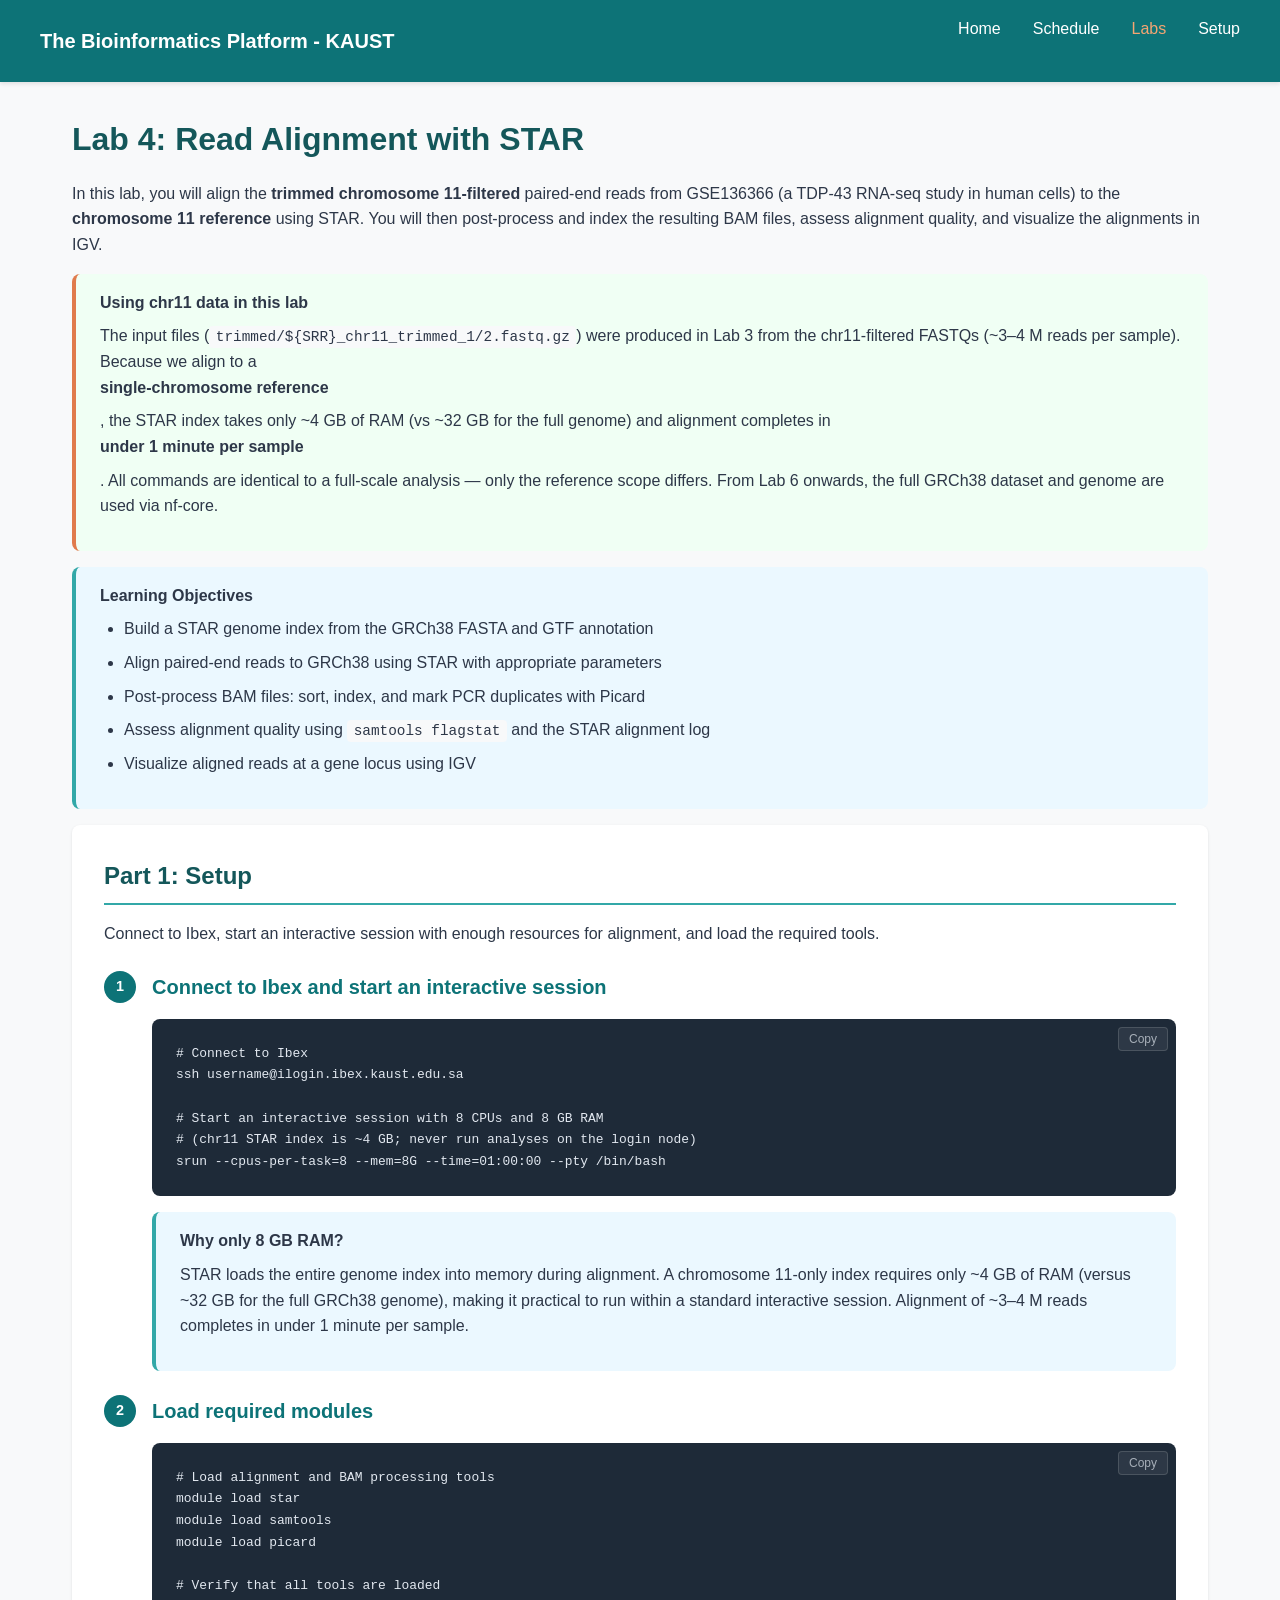
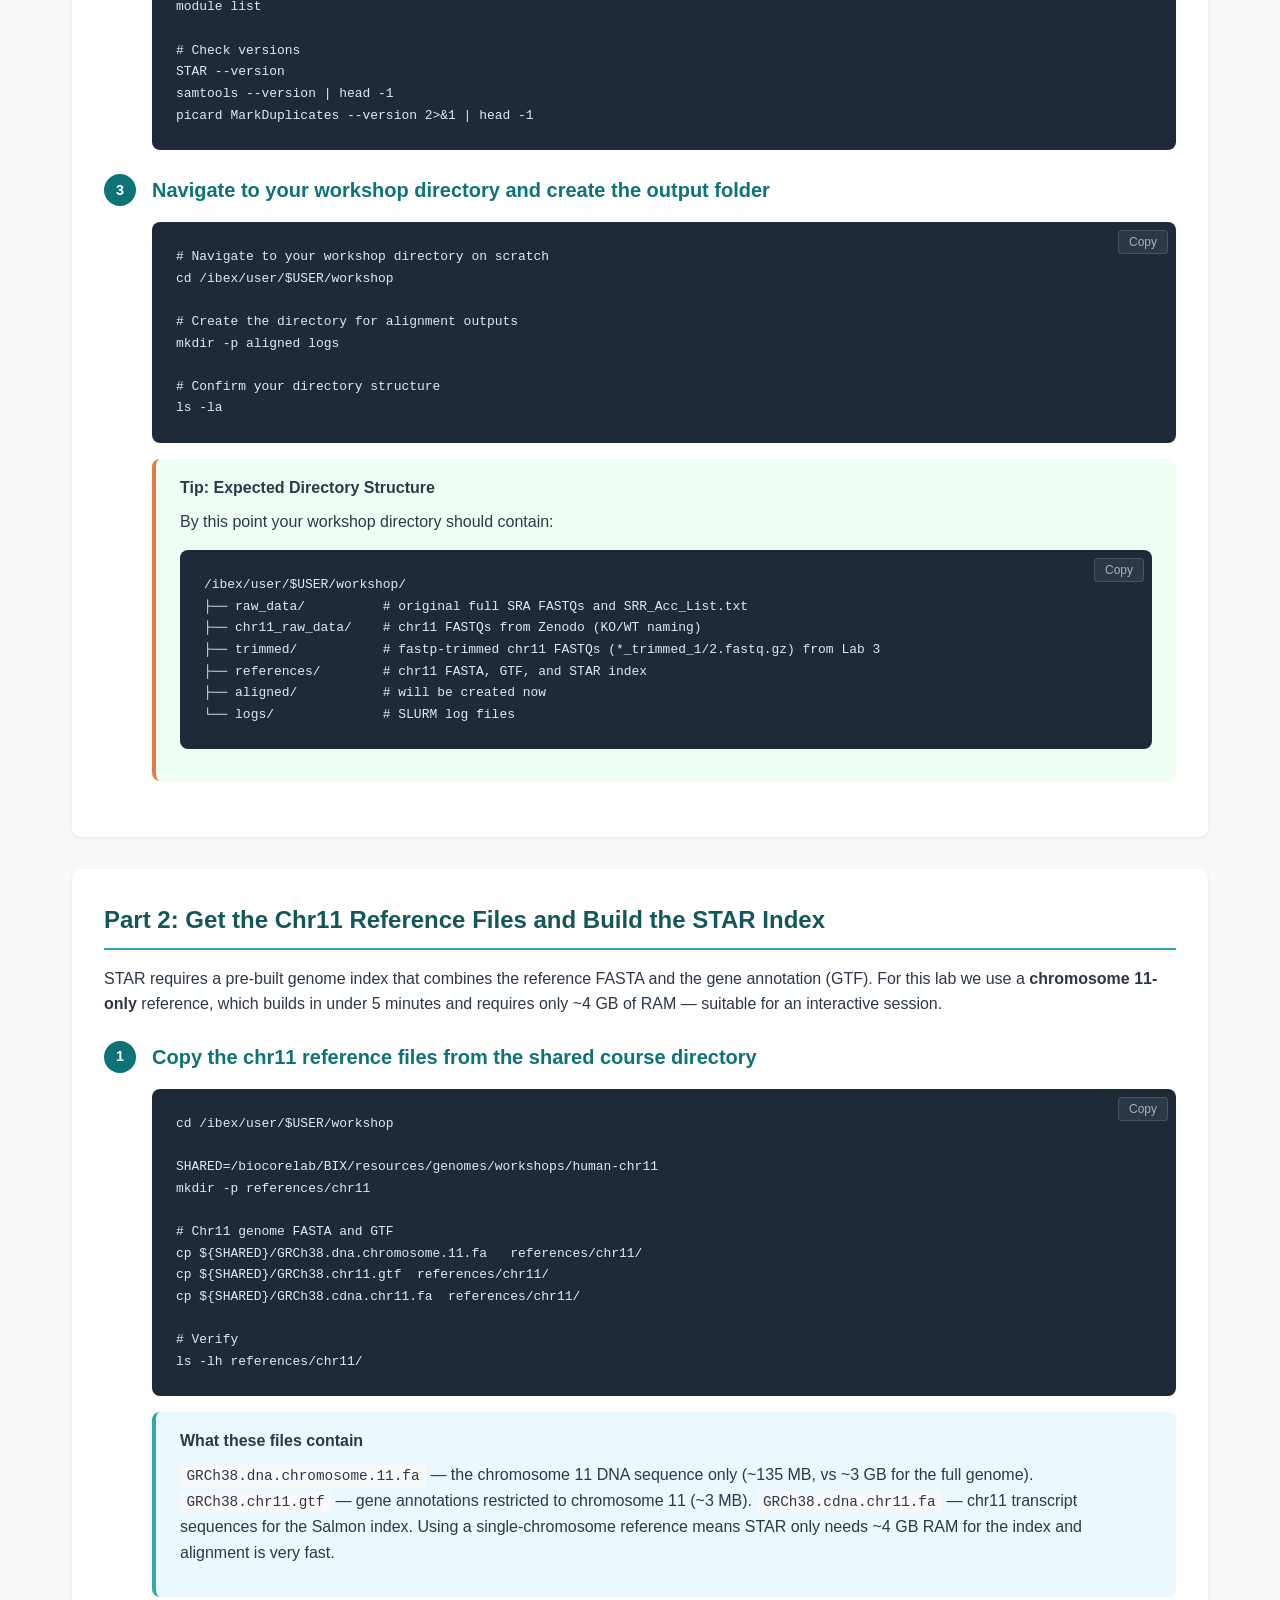
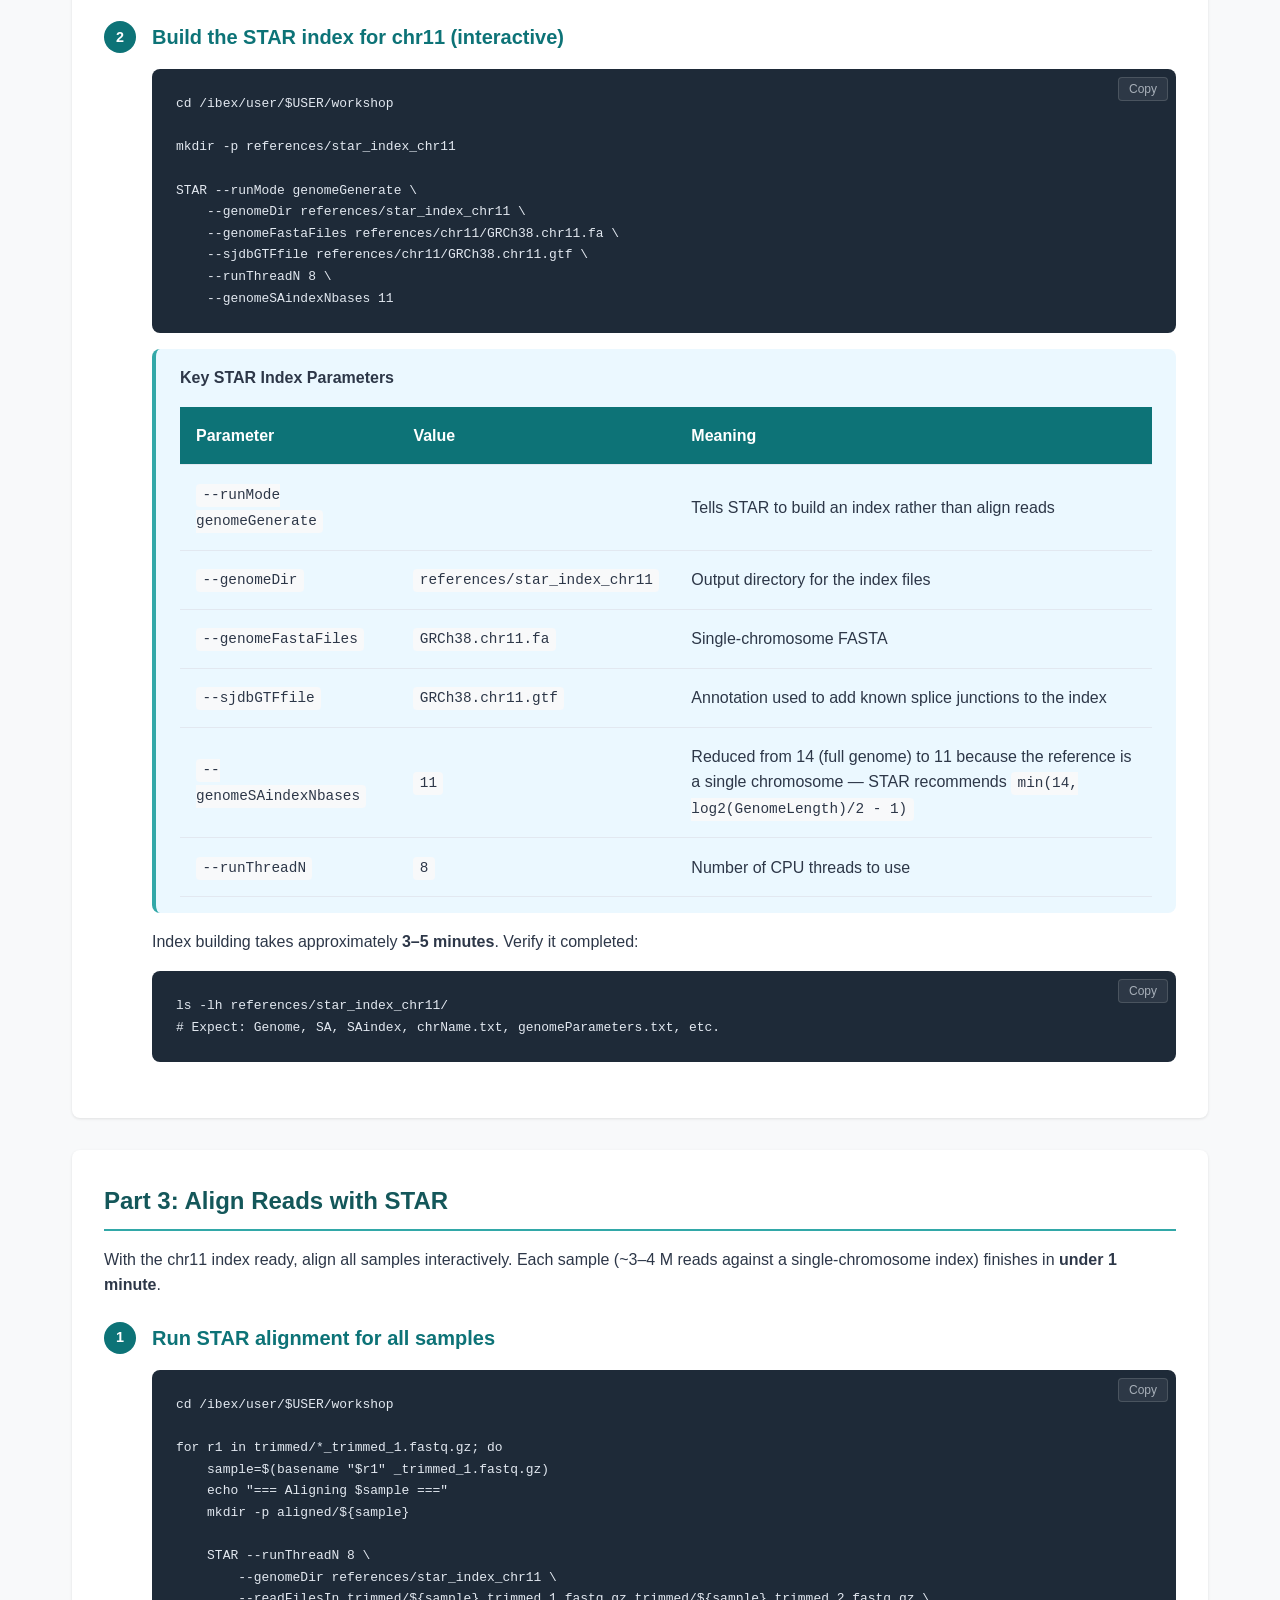
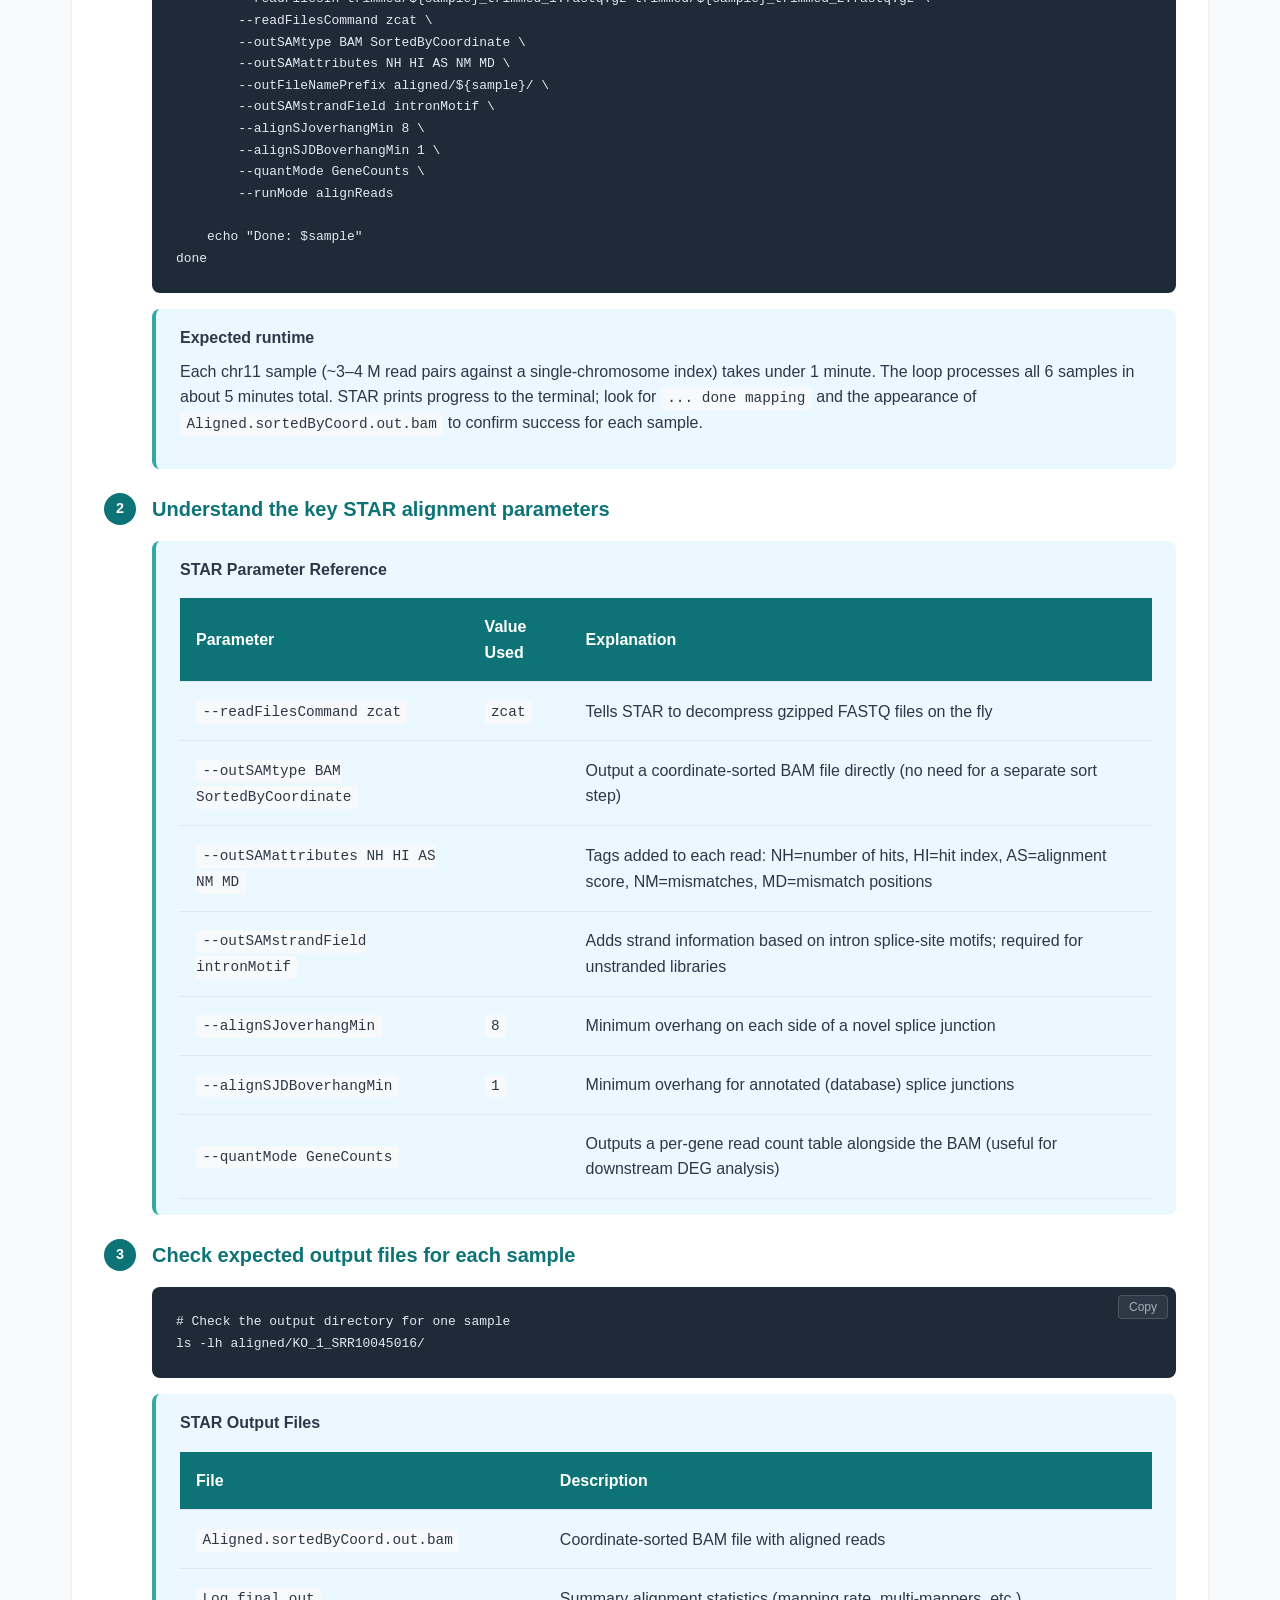
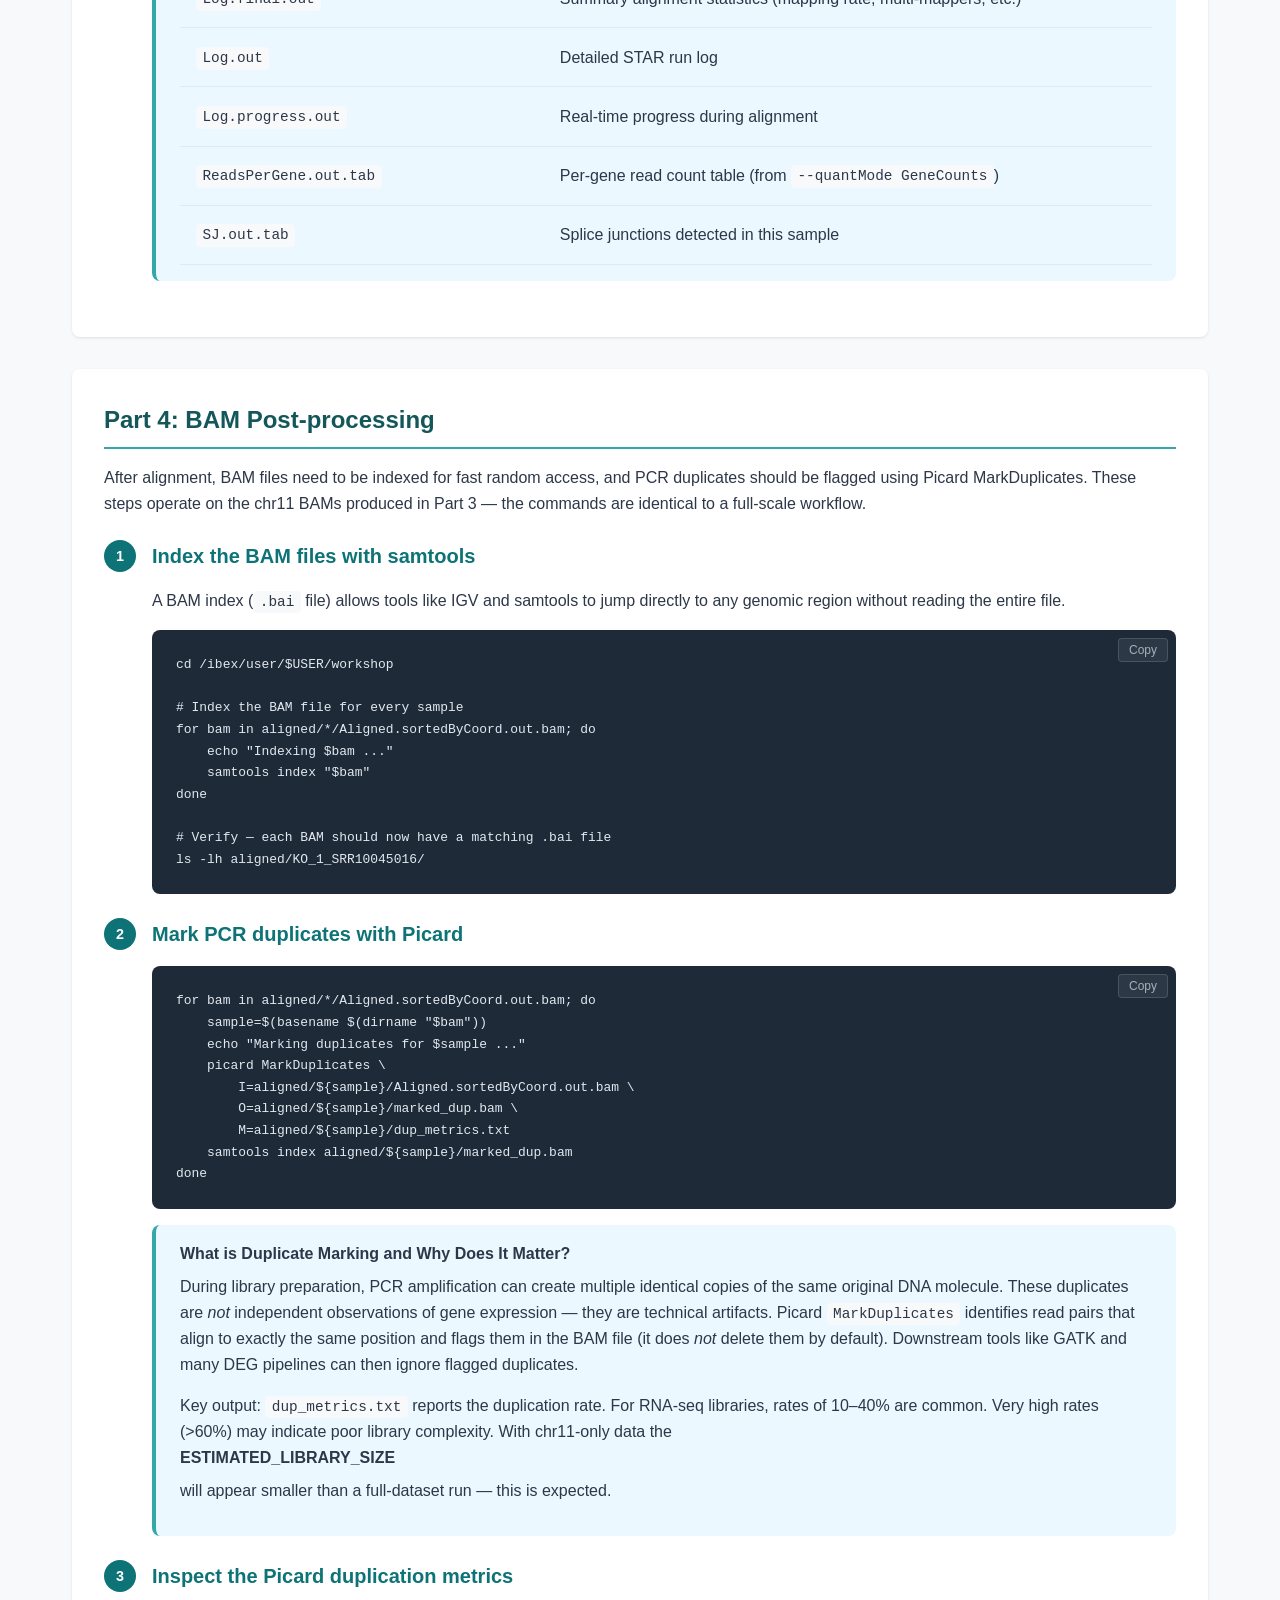
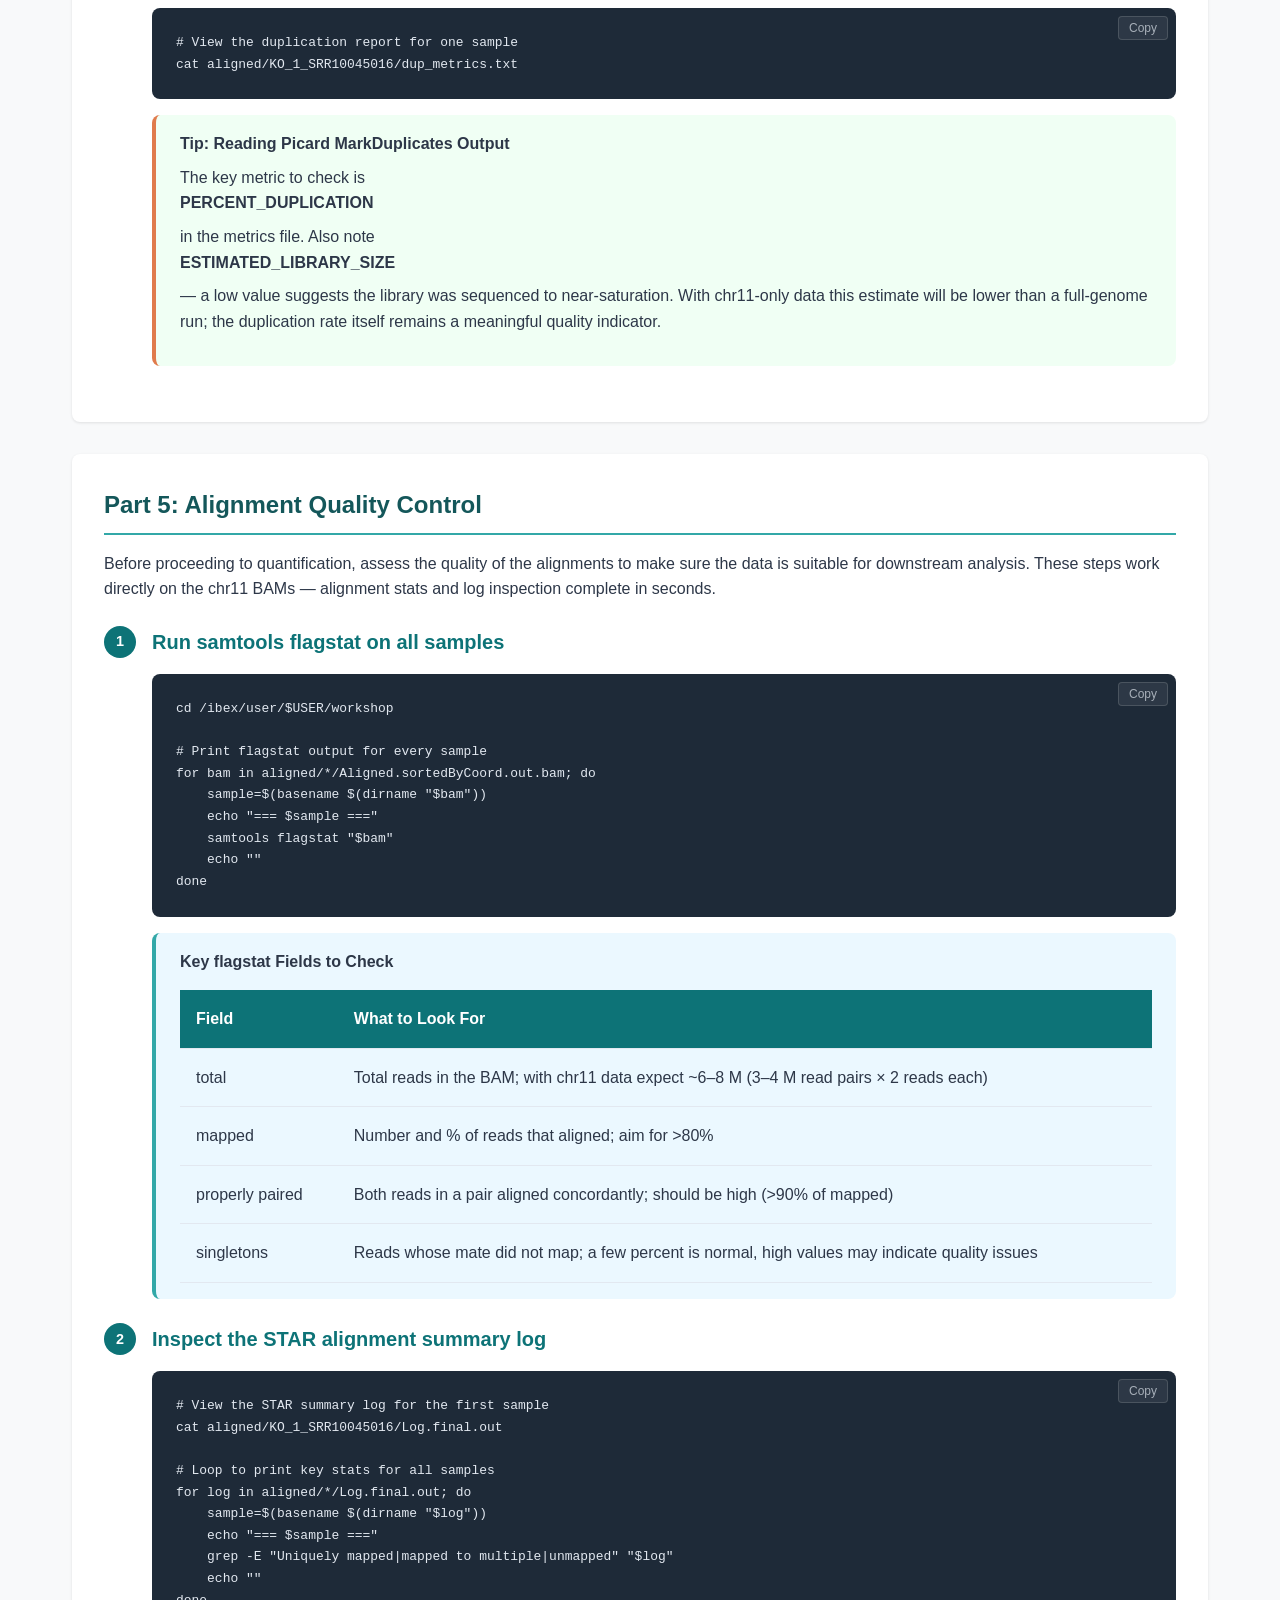
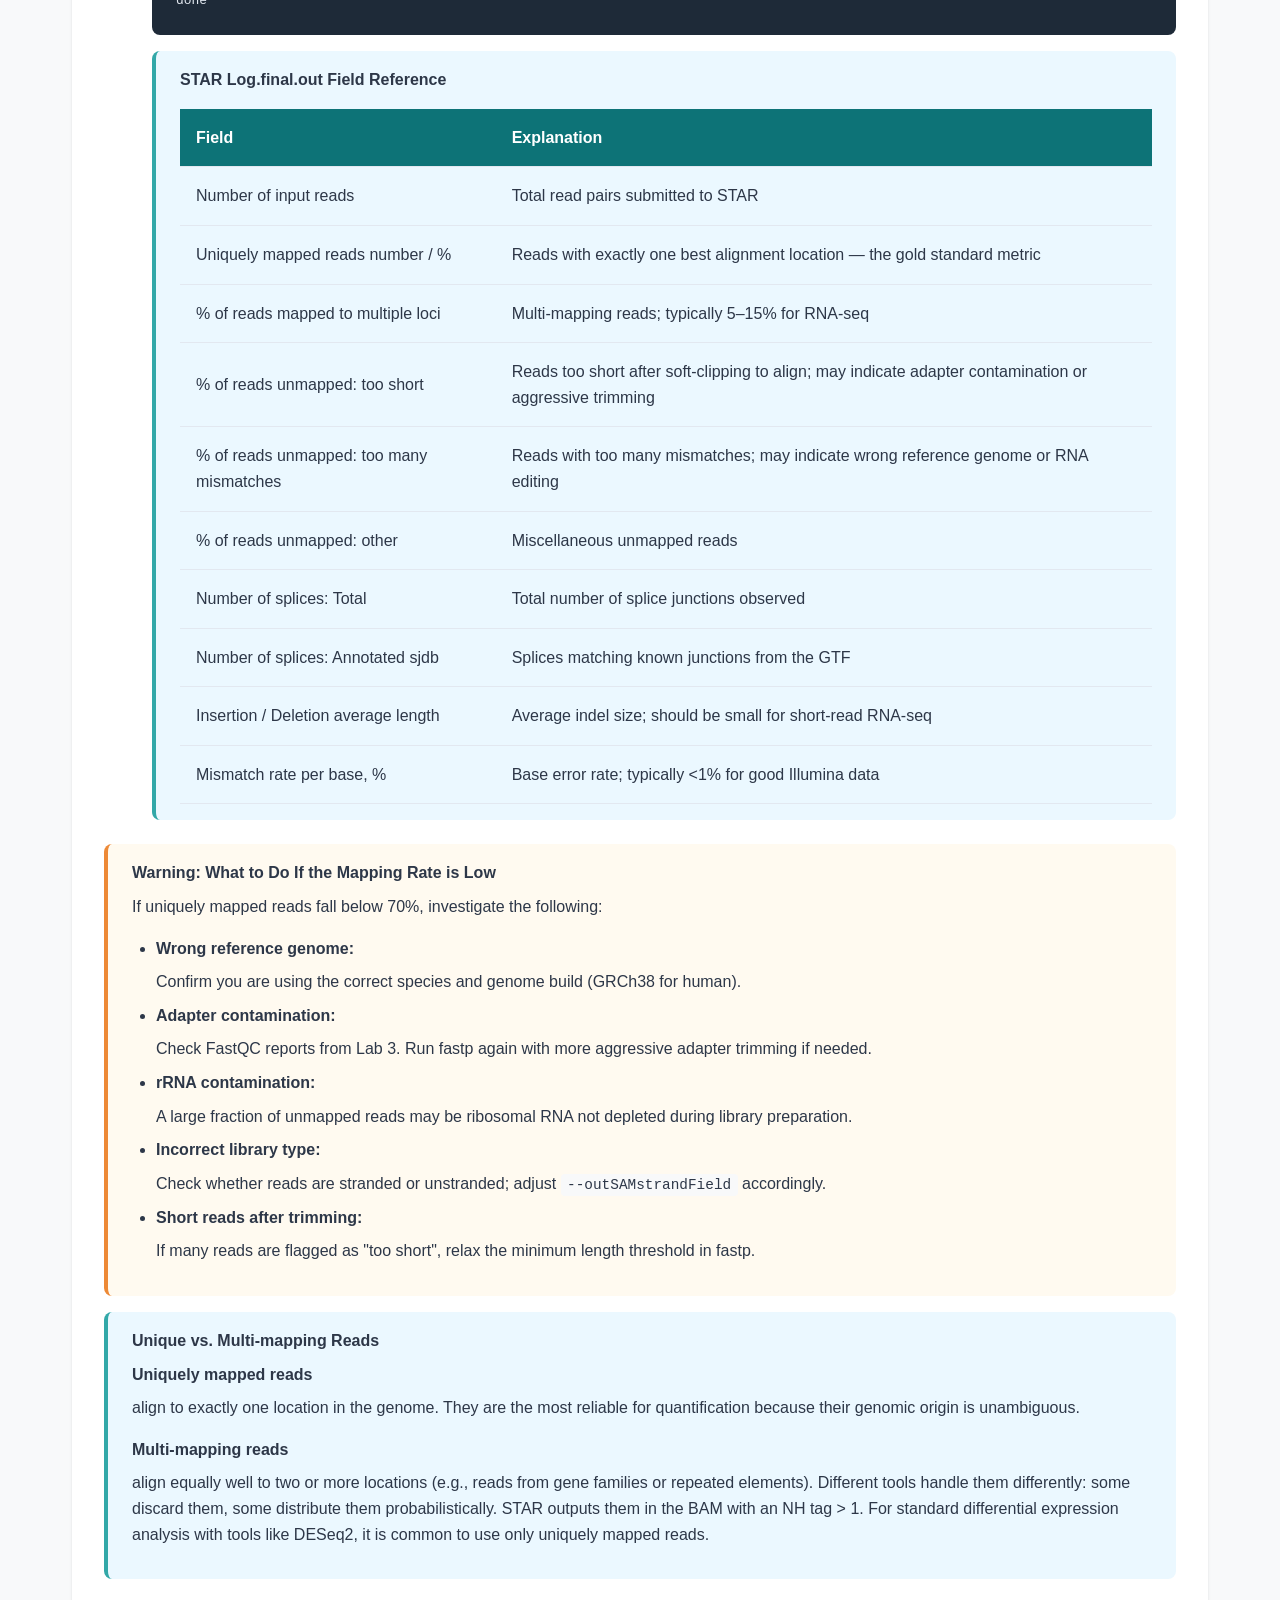
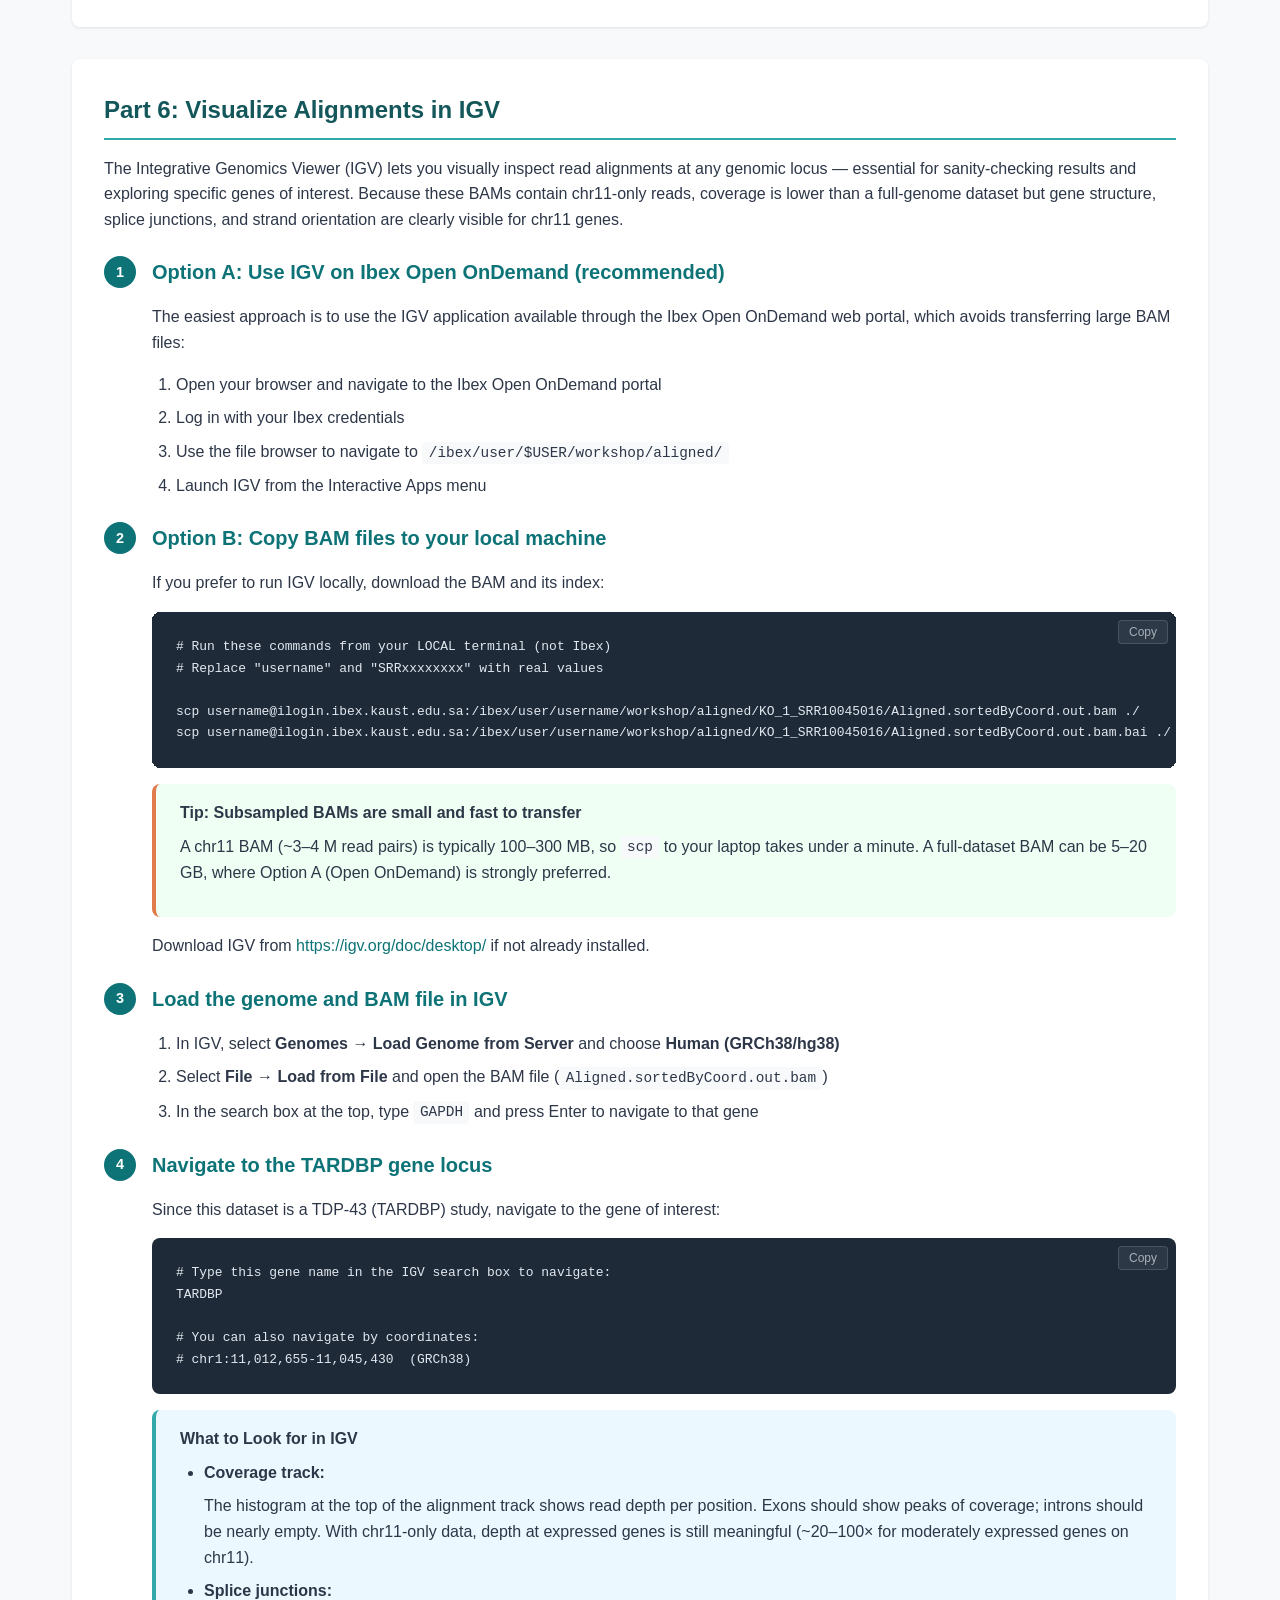
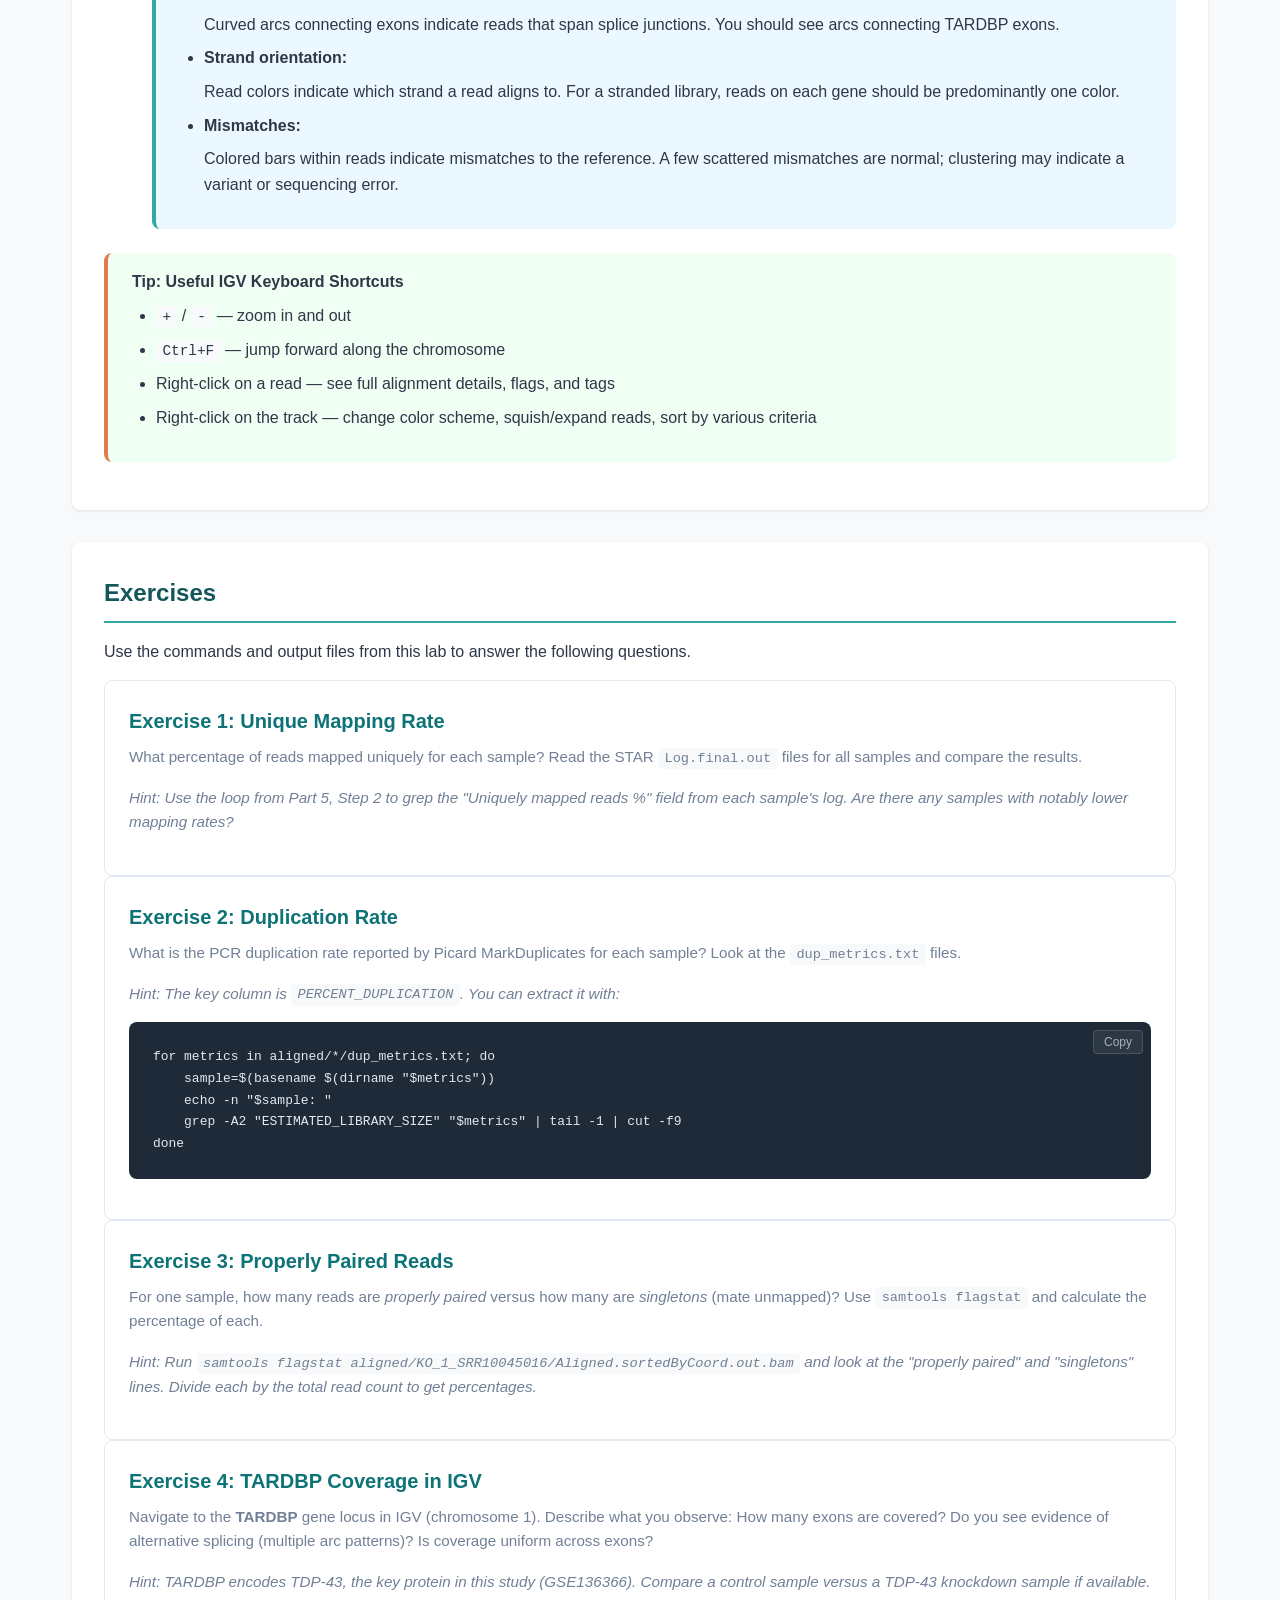
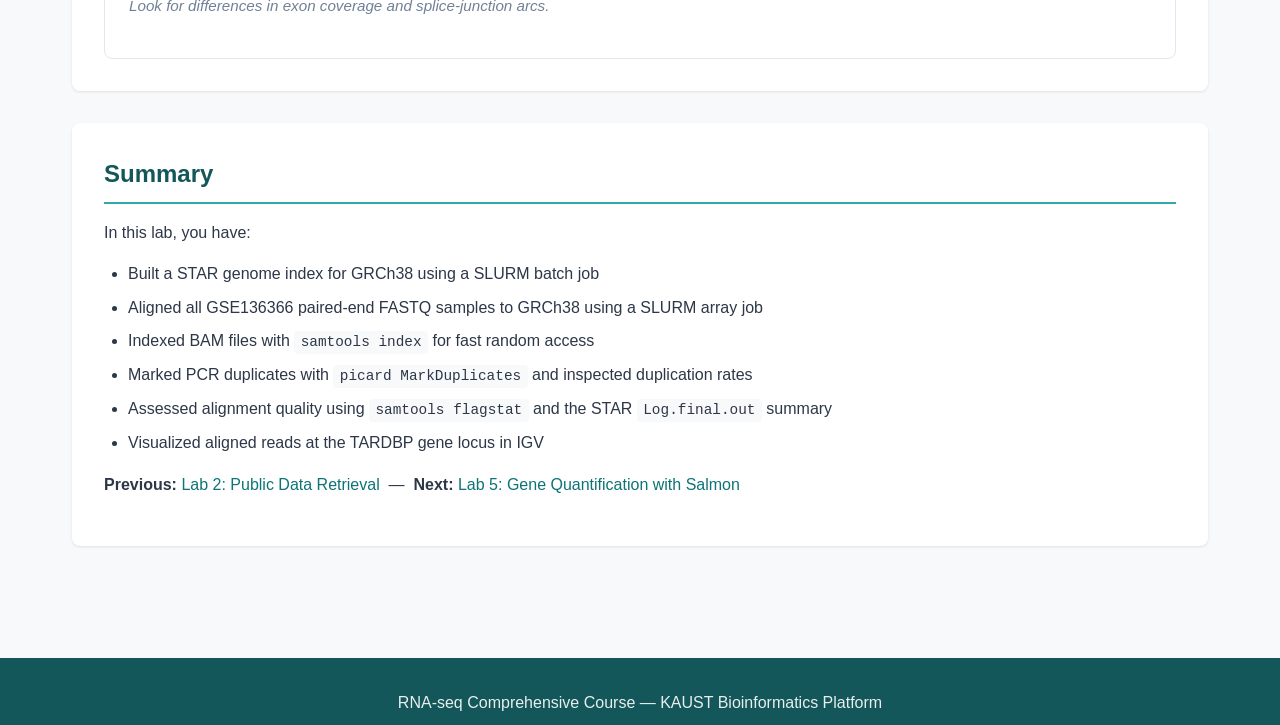
==== commit 32cc545e: "updated labs" ====
--- a/html/lab-alignment.html
+++ b/html/lab-alignment.html
@@ -22,11 +22,11 @@
 
     <main>
         <h1>Lab 4: Read Alignment with STAR</h1>
-        <p>In this lab, you will align the <strong>trimmed, subsampled</strong> paired-end reads from GSE136366 (a TDP-43 RNA-seq study in human cells) to the GRCh38 reference genome using STAR. Each sample has been subsampled to <strong>1 million read pairs</strong> in Lab 2 to keep runtimes manageable during the workshop. You will then post-process and index the resulting BAM files, assess alignment quality, and visualize the alignments in IGV.</p>
+        <p>In this lab, you will align the <strong>trimmed chromosome 11-filtered</strong> paired-end reads from GSE136366 (a TDP-43 RNA-seq study in human cells) to the <strong>chromosome 11 reference</strong> using STAR. You will then post-process and index the resulting BAM files, assess alignment quality, and visualize the alignments in IGV.</p>
 
         <div class="info-box tip">
-            <strong>Using subsampled data in this lab</strong>
-            <p>The input files (<code>trimmed/${SRR}_trimmed_1.fastq.gz</code>) were produced in Lab 3 by running <strong>fastp</strong> on the subsampled FASTQ files (<code>raw_data/${SRR}_sub_1/2.fastq.gz</code>, 1 M read pairs each) generated in Lab 2. With 1 M reads, STAR alignment completes in <strong>2–5 minutes per sample</strong> rather than the 30–60 minutes needed for a full dataset. All commands are identical to a full-scale analysis — only the data size differs.
+            <strong>Using chr11 data in this lab</strong>
+            <p>The input files (<code>trimmed/${SRR}_chr11_trimmed_1/2.fastq.gz</code>) were produced in Lab 3 from the chr11-filtered FASTQs (~3–4 M reads per sample). Because we align to a <strong>single-chromosome reference</strong>, the STAR index takes only ~4 GB of RAM (vs ~32 GB for the full genome) and alignment completes in <strong>under 1 minute per sample</strong>. All commands are identical to a full-scale analysis — only the reference scope differs. From Lab 6 onwards, the full GRCh38 dataset and genome are used via nf-core.
             </p>
         </div>
 
@@ -53,12 +53,12 @@
                 <pre><code># Connect to Ibex
 ssh username@ilogin.ibex.kaust.edu.sa
 
-# Start an interactive session with 8 CPUs and 32 GB RAM
-# (STAR needs ~30 GB to load the GRCh38 index; never run analyses on the login node)
-srun --cpus-per-task=8 --mem=32G --time=02:00:00 --pty /bin/bash</code></pre>
-                <div class="info-box note">
-                    <strong>Why 32 GB RAM?</strong>
-                    <p>STAR loads the entire genome index into memory during alignment. The human GRCh38 index requires approximately 28&ndash;32 GB of RAM regardless of how many reads you are aligning — even with subsampled data. The read processing itself is fast (a few minutes for 1 M read pairs). If your interactive session request times out in the queue, submit alignment as a batch job (covered in Part 3).</p>
+# Start an interactive session with 8 CPUs and 8 GB RAM
+# (chr11 STAR index is ~4 GB; never run analyses on the login node)
+srun --cpus-per-task=8 --mem=8G --time=01:00:00 --pty /bin/bash</code></pre>
+                <div class="info-box note">
+                    <strong>Why only 8 GB RAM?</strong>
+                    <p>STAR loads the entire genome index into memory during alignment. A chromosome 11-only index requires only ~4 GB of RAM (versus ~32 GB for the full GRCh38 genome), making it practical to run within a standard interactive session. Alignment of ~3–4 M reads completes in under 1 minute per sample.</p>
                 </div>
             </div>
 
@@ -92,9 +92,10 @@
                     <strong>Tip: Expected Directory Structure</strong>
                     <p>By this point your workshop directory should contain:</p>
                     <pre><code>/ibex/user/$USER/workshop/
-├── raw_data/          # subsampled FASTQs (*_sub_1/2.fastq.gz) and SRR_Acc_List.txt
-├── trimmed/           # trimmed subsampled FASTQs (*_trimmed_1/2.fastq.gz) from Lab 3
-├── references/        # GRCh38_genome.fa and GRCh38_genes.gtf
+├── raw_data/          # original full SRA FASTQs and SRR_Acc_List.txt
+├── chr11_raw_data/    # chr11 FASTQs from Zenodo (KO/WT naming)
+├── trimmed/           # fastp-trimmed chr11 FASTQs (*_trimmed_1/2.fastq.gz) from Lab 3
+├── references/        # chr11 FASTA, GTF, and STAR index
 ├── aligned/           # will be created now
 └── logs/              # SLURM log files</code></pre>
                 </div>
@@ -105,75 +106,56 @@
         <!-- Part 2: Build STAR Genome Index  -->
         <!-- ================================ -->
         <section id="part2">
-            <h2>Part 2: Build the STAR Genome Index</h2>
-            <p>STAR requires a pre-built genome index that combines the reference FASTA and the gene annotation (GTF). This index is built once and reused for all samples. Building the human GRCh38 index takes approximately <strong>1 hour</strong> and requires <strong>~30 GB RAM</strong>, so it must be submitted as a SLURM batch job.</p>
-
-            <div class="info-box tip">
-                <strong>Tip: Check for a Pre-built Index First</strong>
-                <p>We maintains a shared reference area. Before building your own index, check whether a STAR index for GRCh38 already exists:</p>
-                <pre><code>ls /biocorelab/BIX/resources/genomes/Ensembl-release-113/GRCh38.p14/index/star/</code></pre>
-                <p>If the directory exists and contains files like <code>Genome</code>, <code>SA</code>, and <code>SAindex</code>, you can use it directly in Part 3 by setting <code>--genomeDir /biocorelab/BIX/resources/genomes/Ensembl-release-113/GRCh38.p14/index/star/</code> and skip the index-building step entirely.</p>
-            </div>
+            <h2>Part 2: Get the Chr11 Reference Files and Build the STAR Index</h2>
+            <p>STAR requires a pre-built genome index that combines the reference FASTA and the gene annotation (GTF). For this lab we use a <strong>chromosome 11-only</strong> reference, which builds in under 5 minutes and requires only ~4 GB of RAM — suitable for an interactive session.</p>
 
             <div class="step" data-step="1">
-                <h3>Create the SLURM batch script for index generation</h3>
-                <p>Save the following script as <code>star_index.sh</code> in your workshop directory:</p>
-                <pre><code>cat > /ibex/user/$USER/workshop/star_index.sh &lt;&lt; 'EOF'
-#!/bin/bash
-#SBATCH --job-name=star_index
-#SBATCH --cpus-per-task=8
-#SBATCH --mem=64G
-#SBATCH --time=02:00:00
-#SBATCH --output=logs/star_index_%j.log
-
-module load star
-
-mkdir -p references/star_index
+                <h3>Copy the chr11 reference files from the shared course directory</h3>
+                <pre><code>cd /ibex/user/$USER/workshop
+
+SHARED=/biocorelab/BIX/resources/genomes/workshops/human-chr11
+mkdir -p references/chr11
+
+# Chr11 genome FASTA and GTF
+cp ${SHARED}/GRCh38.dna.chromosome.11.fa   references/chr11/
+cp ${SHARED}/GRCh38.chr11.gtf  references/chr11/
+cp ${SHARED}/GRCh38.cdna.chr11.fa  references/chr11/
+
+# Verify
+ls -lh references/chr11/</code></pre>
+                <div class="info-box note">
+                    <strong>What these files contain</strong>
+                    <p><code>GRCh38.dna.chromosome.11.fa</code> — the chromosome 11 DNA sequence only (~135 MB, vs ~3 GB for the full genome). <code>GRCh38.chr11.gtf</code> — gene annotations restricted to chromosome 11 (~3 MB). <code>GRCh38.cdna.chr11.fa</code> — chr11 transcript sequences for the Salmon index. Using a single-chromosome reference means STAR only needs ~4 GB RAM for the index and alignment is very fast.</p>
+                </div>
+            </div>
+
+            <div class="step" data-step="2">
+                <h3>Build the STAR index for chr11 (interactive)</h3>
+                <pre><code>cd /ibex/user/$USER/workshop
+
+mkdir -p references/star_index_chr11
 
 STAR --runMode genomeGenerate \
-    --genomeDir references/star_index \
-    --genomeFastaFiles references/GRCh38_genome.fa \
-    --sjdbGTFfile references/GRCh38_genes.gtf \
+    --genomeDir references/star_index_chr11 \
+    --genomeFastaFiles references/chr11/GRCh38.chr11.fa \
+    --sjdbGTFfile references/chr11/GRCh38.chr11.gtf \
     --runThreadN 8 \
-    --genomeSAindexNbases 14
-EOF</code></pre>
-            </div>
-
-            <div class="step" data-step="2">
-                <h3>Submit the index job and monitor progress</h3>
-                <pre><code># Make sure you are in your workshop directory
-cd /ibex/user/$USER/workshop
-
-# Submit the batch job
-sbatch star_index.sh
-
-# Check that the job is running
-squeue -u $USER
-
-# Watch the log file as it progresses
-tail -f logs/star_index_*.log</code></pre>
+    --genomeSAindexNbases 11</code></pre>
                 <div class="info-box note">
                     <strong>Key STAR Index Parameters</strong>
                     <table class="schedule-table">
                         <tr><th>Parameter</th><th>Value</th><th>Meaning</th></tr>
                         <tr><td><code>--runMode genomeGenerate</code></td><td></td><td>Tells STAR to build an index rather than align reads</td></tr>
-                        <tr><td><code>--genomeDir</code></td><td><code>references/star_index</code></td><td>Output directory for the index files</td></tr>
-                        <tr><td><code>--genomeFastaFiles</code></td><td><code>GRCh38_genome.fa</code></td><td>Reference genome FASTA (can be multi-chromosome)</td></tr>
-                        <tr><td><code>--sjdbGTFfile</code></td><td><code>GRCh38_genes.gtf</code></td><td>Gene annotation used to add known splice junctions to the index</td></tr>
-                        <tr><td><code>--genomeSAindexNbases</code></td><td><code>14</code></td><td>Suffix array index bases; 14 is appropriate for large genomes like human</td></tr>
+                        <tr><td><code>--genomeDir</code></td><td><code>references/star_index_chr11</code></td><td>Output directory for the index files</td></tr>
+                        <tr><td><code>--genomeFastaFiles</code></td><td><code>GRCh38.chr11.fa</code></td><td>Single-chromosome FASTA</td></tr>
+                        <tr><td><code>--sjdbGTFfile</code></td><td><code>GRCh38.chr11.gtf</code></td><td>Annotation used to add known splice junctions to the index</td></tr>
+                        <tr><td><code>--genomeSAindexNbases</code></td><td><code>11</code></td><td>Reduced from 14 (full genome) to 11 because the reference is a single chromosome — STAR recommends <code>min(14, log2(GenomeLength)/2 - 1)</code></td></tr>
                         <tr><td><code>--runThreadN</code></td><td><code>8</code></td><td>Number of CPU threads to use</td></tr>
                     </table>
                 </div>
-            </div>
-
-            <div class="step" data-step="3">
-                <h3>Verify the index was built successfully</h3>
-                <pre><code># Once the job finishes (check with squeue -u $USER), verify the output
-ls -lh references/star_index/
-
-# You should see files including: Genome, SA, SAindex, chrName.txt, genomeParameters.txt, etc.
-# Check the genome parameters
-cat references/star_index/genomeParameters.txt</code></pre>
+                <p>Index building takes approximately <strong>3–5 minutes</strong>. Verify it completed:</p>
+                <pre><code>ls -lh references/star_index_chr11/
+# Expect: Genome, SA, SAindex, chrName.txt, genomeParameters.txt, etc.</code></pre>
             </div>
         </section>
 
@@ -182,34 +164,35 @@
         <!-- ============================== -->
         <section id="part3">
             <h2>Part 3: Align Reads with STAR</h2>
-            <p>With the genome index ready, you can now align all samples interactively. With subsampled data (1 M read pairs each), STAR finishes each sample in about <strong>2–5 minutes</strong>, so a simple loop in your interactive session works well.</p>
+            <p>With the chr11 index ready, align all samples interactively. Each sample (~3–4 M reads against a single-chromosome index) finishes in <strong>under 1 minute</strong>.</p>
 
             <div class="step" data-step="1">
                 <h3>Run STAR alignment for all samples</h3>
                 <pre><code>cd /ibex/user/$USER/workshop
 
-for srr in $(cat raw_data/SRR_Acc_List.txt); do
-    echo "=== Aligning $srr ==="
-    mkdir -p aligned/${srr}
+for r1 in trimmed/*_trimmed_1.fastq.gz; do
+    sample=$(basename "$r1" _trimmed_1.fastq.gz)
+    echo "=== Aligning $sample ==="
+    mkdir -p aligned/${sample}
 
     STAR --runThreadN 8 \
-        --genomeDir references/star_index \
-        --readFilesIn trimmed/${srr}_trimmed_1.fastq.gz trimmed/${srr}_trimmed_2.fastq.gz \
+        --genomeDir references/star_index_chr11 \
+        --readFilesIn trimmed/${sample}_trimmed_1.fastq.gz trimmed/${sample}_trimmed_2.fastq.gz \
         --readFilesCommand zcat \
         --outSAMtype BAM SortedByCoordinate \
         --outSAMattributes NH HI AS NM MD \
-        --outFileNamePrefix aligned/${srr}/ \
+        --outFileNamePrefix aligned/${sample}/ \
         --outSAMstrandField intronMotif \
         --alignSJoverhangMin 8 \
         --alignSJDBoverhangMin 1 \
         --quantMode GeneCounts \
         --runMode alignReads
 
-    echo "Done: $srr"
+    echo "Done: $sample"
 done</code></pre>
                 <div class="info-box note">
                     <strong>Expected runtime</strong>
-                    <p>Each subsampled sample (1 M read pairs) takes roughly 2–5 minutes. The loop will process all samples sequentially. STAR prints progress to the terminal; a line like <code>... done mapping</code> and the appearance of the <code>Aligned.sortedByCoord.out.bam</code> file confirm success for each sample.</p>
+                    <p>Each chr11 sample (~3–4 M read pairs against a single-chromosome index) takes under 1 minute. The loop processes all 6 samples in about 5 minutes total. STAR prints progress to the terminal; look for <code>... done mapping</code> and the appearance of <code>Aligned.sortedByCoord.out.bam</code> to confirm success for each sample.</p>
                 </div>
             </div>
 
@@ -232,8 +215,8 @@
 
             <div class="step" data-step="3">
                 <h3>Check expected output files for each sample</h3>
-                <pre><code># Once a sample finishes, check its output directory
-ls -lh aligned/$(head -1 raw_data/SRR_Acc_List.txt)/</code></pre>
+                <pre><code># Check the output directory for one sample
+ls -lh aligned/KO_1_SRR10045016/</code></pre>
                 <div class="info-box note">
                     <strong>STAR Output Files</strong>
                     <table class="schedule-table">
@@ -254,7 +237,7 @@
         <!-- ================================= -->
         <section id="part4">
             <h2>Part 4: BAM Post-processing</h2>
-            <p>After alignment, BAM files need to be indexed for fast random access, and PCR duplicates should be flagged using Picard MarkDuplicates. These steps operate on the subsampled BAMs produced in Part 3 — the commands are identical to a full-scale workflow.</p>
+            <p>After alignment, BAM files need to be indexed for fast random access, and PCR duplicates should be flagged using Picard MarkDuplicates. These steps operate on the chr11 BAMs produced in Part 3 — the commands are identical to a full-scale workflow.</p>
 
             <div class="step" data-step="1">
                 <h3>Index the BAM files with samtools</h3>
@@ -262,40 +245,40 @@
                 <pre><code>cd /ibex/user/$USER/workshop
 
 # Index the BAM file for every sample
-for srr in $(cat raw_data/SRR_Acc_List.txt); do
-    echo "Indexing $srr ..."
-    samtools index aligned/${srr}/Aligned.sortedByCoord.out.bam
+for bam in aligned/*/Aligned.sortedByCoord.out.bam; do
+    echo "Indexing $bam ..."
+    samtools index "$bam"
 done
 
 # Verify — each BAM should now have a matching .bai file
-ls -lh aligned/$(head -1 raw_data/SRR_Acc_List.txt)/</code></pre>
+ls -lh aligned/KO_1_SRR10045016/</code></pre>
             </div>
 
             <div class="step" data-step="2">
                 <h3>Mark PCR duplicates with Picard</h3>
-                <pre><code>for srr in $(cat raw_data/SRR_Acc_List.txt); do
-    echo "Marking duplicates for $srr ..."
+                <pre><code>for bam in aligned/*/Aligned.sortedByCoord.out.bam; do
+    sample=$(basename $(dirname "$bam"))
+    echo "Marking duplicates for $sample ..."
     picard MarkDuplicates \
-        I=aligned/${srr}/Aligned.sortedByCoord.out.bam \
-        O=aligned/${srr}/marked_dup.bam \
-        M=aligned/${srr}/dup_metrics.txt
-    samtools index aligned/${srr}/marked_dup.bam
+        I=aligned/${sample}/Aligned.sortedByCoord.out.bam \
+        O=aligned/${sample}/marked_dup.bam \
+        M=aligned/${sample}/dup_metrics.txt
+    samtools index aligned/${sample}/marked_dup.bam
 done</code></pre>
                 <div class="info-box note">
                     <strong>What is Duplicate Marking and Why Does It Matter?</strong>
                     <p>During library preparation, PCR amplification can create multiple identical copies of the same original DNA molecule. These duplicates are <em>not</em> independent observations of gene expression — they are technical artifacts. Picard <code>MarkDuplicates</code> identifies read pairs that align to exactly the same position and flags them in the BAM file (it does <em>not</em> delete them by default). Downstream tools like GATK and many DEG pipelines can then ignore flagged duplicates.</p>
-                    <p>Key output: <code>dup_metrics.txt</code> reports the duplication rate. For RNA-seq libraries, rates of 10&ndash;40% are common. Very high rates (&gt;60%) may indicate poor library complexity. With subsampled data the <strong>ESTIMATED_LIBRARY_SIZE</strong> will appear smaller than a full-dataset run — this is expected.</p>
+                    <p>Key output: <code>dup_metrics.txt</code> reports the duplication rate. For RNA-seq libraries, rates of 10&ndash;40% are common. Very high rates (&gt;60%) may indicate poor library complexity. With chr11-only data the <strong>ESTIMATED_LIBRARY_SIZE</strong> will appear smaller than a full-dataset run — this is expected.</p>
                 </div>
             </div>
 
             <div class="step" data-step="3">
                 <h3>Inspect the Picard duplication metrics</h3>
                 <pre><code># View the duplication report for one sample
-SRR=$(head -1 raw_data/SRR_Acc_List.txt)
-cat aligned/${SRR}/dup_metrics.txt</code></pre>
+cat aligned/KO_1_SRR10045016/dup_metrics.txt</code></pre>
                 <div class="info-box tip">
                     <strong>Tip: Reading Picard MarkDuplicates Output</strong>
-                    <p>The key metric to check is <strong>PERCENT_DUPLICATION</strong> in the metrics file. Also note <strong>ESTIMATED_LIBRARY_SIZE</strong> — a low value suggests the library was sequenced to near-saturation. With subsampled data this estimate will be lower than in a full run; the duplication rate itself remains a meaningful quality indicator.</p>
+                    <p>The key metric to check is <strong>PERCENT_DUPLICATION</strong> in the metrics file. Also note <strong>ESTIMATED_LIBRARY_SIZE</strong> — a low value suggests the library was sequenced to near-saturation. With chr11-only data this estimate will be lower than a full-genome run; the duplication rate itself remains a meaningful quality indicator.</p>
                 </div>
             </div>
         </section>
@@ -305,23 +288,24 @@
         <!-- ============================== -->
         <section id="part5">
             <h2>Part 5: Alignment Quality Control</h2>
-            <p>Before proceeding to quantification, assess the quality of the alignments to make sure the data is suitable for downstream analysis. These steps work directly on the subsampled BAMs — with only 1 M read pairs per sample, <code>flagstat</code> and log inspection complete in seconds.</p>
+            <p>Before proceeding to quantification, assess the quality of the alignments to make sure the data is suitable for downstream analysis. These steps work directly on the chr11 BAMs — alignment stats and log inspection complete in seconds.</p>
 
             <div class="step" data-step="1">
                 <h3>Run samtools flagstat on all samples</h3>
                 <pre><code>cd /ibex/user/$USER/workshop
 
 # Print flagstat output for every sample
-for srr in $(cat raw_data/SRR_Acc_List.txt); do
-    echo "=== $srr ==="
-    samtools flagstat aligned/${srr}/Aligned.sortedByCoord.out.bam
+for bam in aligned/*/Aligned.sortedByCoord.out.bam; do
+    sample=$(basename $(dirname "$bam"))
+    echo "=== $sample ==="
+    samtools flagstat "$bam"
     echo ""
 done</code></pre>
                 <div class="info-box note">
                     <strong>Key flagstat Fields to Check</strong>
                     <table class="schedule-table">
                         <tr><th>Field</th><th>What to Look For</th></tr>
-                        <tr><td>total</td><td>Total reads in the BAM; with subsampled data expect ~2 M (1 M read pairs × 2 reads each)</td></tr>
+                        <tr><td>total</td><td>Total reads in the BAM; with chr11 data expect ~6–8 M (3–4 M read pairs × 2 reads each)</td></tr>
                         <tr><td>mapped</td><td>Number and % of reads that aligned; aim for &gt;80%</td></tr>
                         <tr><td>properly paired</td><td>Both reads in a pair aligned concordantly; should be high (&gt;90% of mapped)</td></tr>
                         <tr><td>singletons</td><td>Reads whose mate did not map; a few percent is normal, high values may indicate quality issues</td></tr>
@@ -332,12 +316,13 @@
             <div class="step" data-step="2">
                 <h3>Inspect the STAR alignment summary log</h3>
                 <pre><code># View the STAR summary log for the first sample
-cat aligned/$(head -1 raw_data/SRR_Acc_List.txt)/Log.final.out
+cat aligned/KO_1_SRR10045016/Log.final.out
 
 # Loop to print key stats for all samples
-for srr in $(cat raw_data/SRR_Acc_List.txt); do
-    echo "=== $srr ==="
-    grep -E "Uniquely mapped|mapped to multiple|unmapped" aligned/${srr}/Log.final.out
+for log in aligned/*/Log.final.out; do
+    sample=$(basename $(dirname "$log"))
+    echo "=== $sample ==="
+    grep -E "Uniquely mapped|mapped to multiple|unmapped" "$log"
     echo ""
 done</code></pre>
                 <div class="info-box note">
@@ -382,7 +367,7 @@
         <!-- ================================ -->
         <section id="part6">
             <h2>Part 6: Visualize Alignments in IGV</h2>
-            <p>The Integrative Genomics Viewer (IGV) lets you visually inspect read alignments at any genomic locus — essential for sanity-checking results and exploring specific genes of interest. Because these are subsampled BAMs (~1 M reads), coverage will be lower than a full dataset but gene structure, splice junctions, and strand orientation are still clearly visible.</p>
+            <p>The Integrative Genomics Viewer (IGV) lets you visually inspect read alignments at any genomic locus — essential for sanity-checking results and exploring specific genes of interest. Because these BAMs contain chr11-only reads, coverage is lower than a full-genome dataset but gene structure, splice junctions, and strand orientation are clearly visible for chr11 genes.</p>
 
             <div class="step" data-step="1">
                 <h3>Option A: Use IGV on Ibex Open OnDemand (recommended)</h3>
@@ -401,11 +386,11 @@
                 <pre><code># Run these commands from your LOCAL terminal (not Ibex)
 # Replace "username" and "SRRxxxxxxxx" with real values
 
-scp username@ilogin.ibex.kaust.edu.sa:/ibex/user/username/workshop/aligned/SRRxxxxxxxx/Aligned.sortedByCoord.out.bam ./
-scp username@ilogin.ibex.kaust.edu.sa:/ibex/user/username/workshop/aligned/SRRxxxxxxxx/Aligned.sortedByCoord.out.bam.bai ./</code></pre>
+scp username@ilogin.ibex.kaust.edu.sa:/ibex/user/username/workshop/aligned/KO_1_SRR10045016/Aligned.sortedByCoord.out.bam ./
+scp username@ilogin.ibex.kaust.edu.sa:/ibex/user/username/workshop/aligned/KO_1_SRR10045016/Aligned.sortedByCoord.out.bam.bai ./</code></pre>
                 <div class="info-box tip">
                     <strong>Tip: Subsampled BAMs are small and fast to transfer</strong>
-                    <p>A subsampled BAM (1 M read pairs) is typically only 50–150 MB, so <code>scp</code> to your laptop takes well under a minute. A full-dataset BAM can be 5–20 GB, where Option A (Open OnDemand) is strongly preferred.</p>
+                    <p>A chr11 BAM (~3–4 M read pairs) is typically 100–300 MB, so <code>scp</code> to your laptop takes under a minute. A full-dataset BAM can be 5–20 GB, where Option A (Open OnDemand) is strongly preferred.</p>
                 </div>
                 <p>Download IGV from <a href="https://igv.org/doc/desktop/" target="_blank">https://igv.org/doc/desktop/</a> if not already installed.</p>
             </div>
@@ -430,7 +415,7 @@
                 <div class="info-box note">
                     <strong>What to Look for in IGV</strong>
                     <ul>
-                        <li><strong>Coverage track:</strong> The histogram at the top of the alignment track shows read depth per position. Exons should show peaks of coverage; introns should be nearly empty. With subsampled data, depth will be low (~5–30× for expressed genes) but the exon/intron contrast is still visible.</li>
+                        <li><strong>Coverage track:</strong> The histogram at the top of the alignment track shows read depth per position. Exons should show peaks of coverage; introns should be nearly empty. With chr11-only data, depth at expressed genes is still meaningful (~20–100× for moderately expressed genes on chr11).</li>
                         <li><strong>Splice junctions:</strong> Curved arcs connecting exons indicate reads that span splice junctions. You should see arcs connecting TARDBP exons.</li>
                         <li><strong>Strand orientation:</strong> Read colors indicate which strand a read aligns to. For a stranded library, reads on each gene should be predominantly one color.</li>
                         <li><strong>Mismatches:</strong> Colored bars within reads indicate mismatches to the reference. A few scattered mismatches are normal; clustering may indicate a variant or sequencing error.</li>
@@ -466,16 +451,17 @@
                 <h3>Exercise 2: Duplication Rate</h3>
                 <p>What is the PCR duplication rate reported by Picard MarkDuplicates for each sample? Look at the <code>dup_metrics.txt</code> files.</p>
                 <p><em>Hint: The key column is <code>PERCENT_DUPLICATION</code>. You can extract it with:</em></p>
-                <pre><code>for srr in $(cat raw_data/SRR_Acc_List.txt); do
-    echo -n "$srr: "
-    grep -A2 "ESTIMATED_LIBRARY_SIZE" aligned/${srr}/dup_metrics.txt | tail -1 | cut -f9
+                <pre><code>for metrics in aligned/*/dup_metrics.txt; do
+    sample=$(basename $(dirname "$metrics"))
+    echo -n "$sample: "
+    grep -A2 "ESTIMATED_LIBRARY_SIZE" "$metrics" | tail -1 | cut -f9
 done</code></pre>
             </div>
 
             <div class="card">
                 <h3>Exercise 3: Properly Paired Reads</h3>
                 <p>For one sample, how many reads are <em>properly paired</em> versus how many are <em>singletons</em> (mate unmapped)? Use <code>samtools flagstat</code> and calculate the percentage of each.</p>
-                <p><em>Hint: Run <code>samtools flagstat aligned/SRRxxxxxxxx/Aligned.sortedByCoord.out.bam</code> and look at the "properly paired" and "singletons" lines. Divide each by the total read count to get percentages.</em></p>
+                <p><em>Hint: Run <code>samtools flagstat aligned/KO_1_SRR10045016/Aligned.sortedByCoord.out.bam</code> and look at the "properly paired" and "singletons" lines. Divide each by the total read count to get percentages.</em></p>
             </div>
 
             <div class="card">
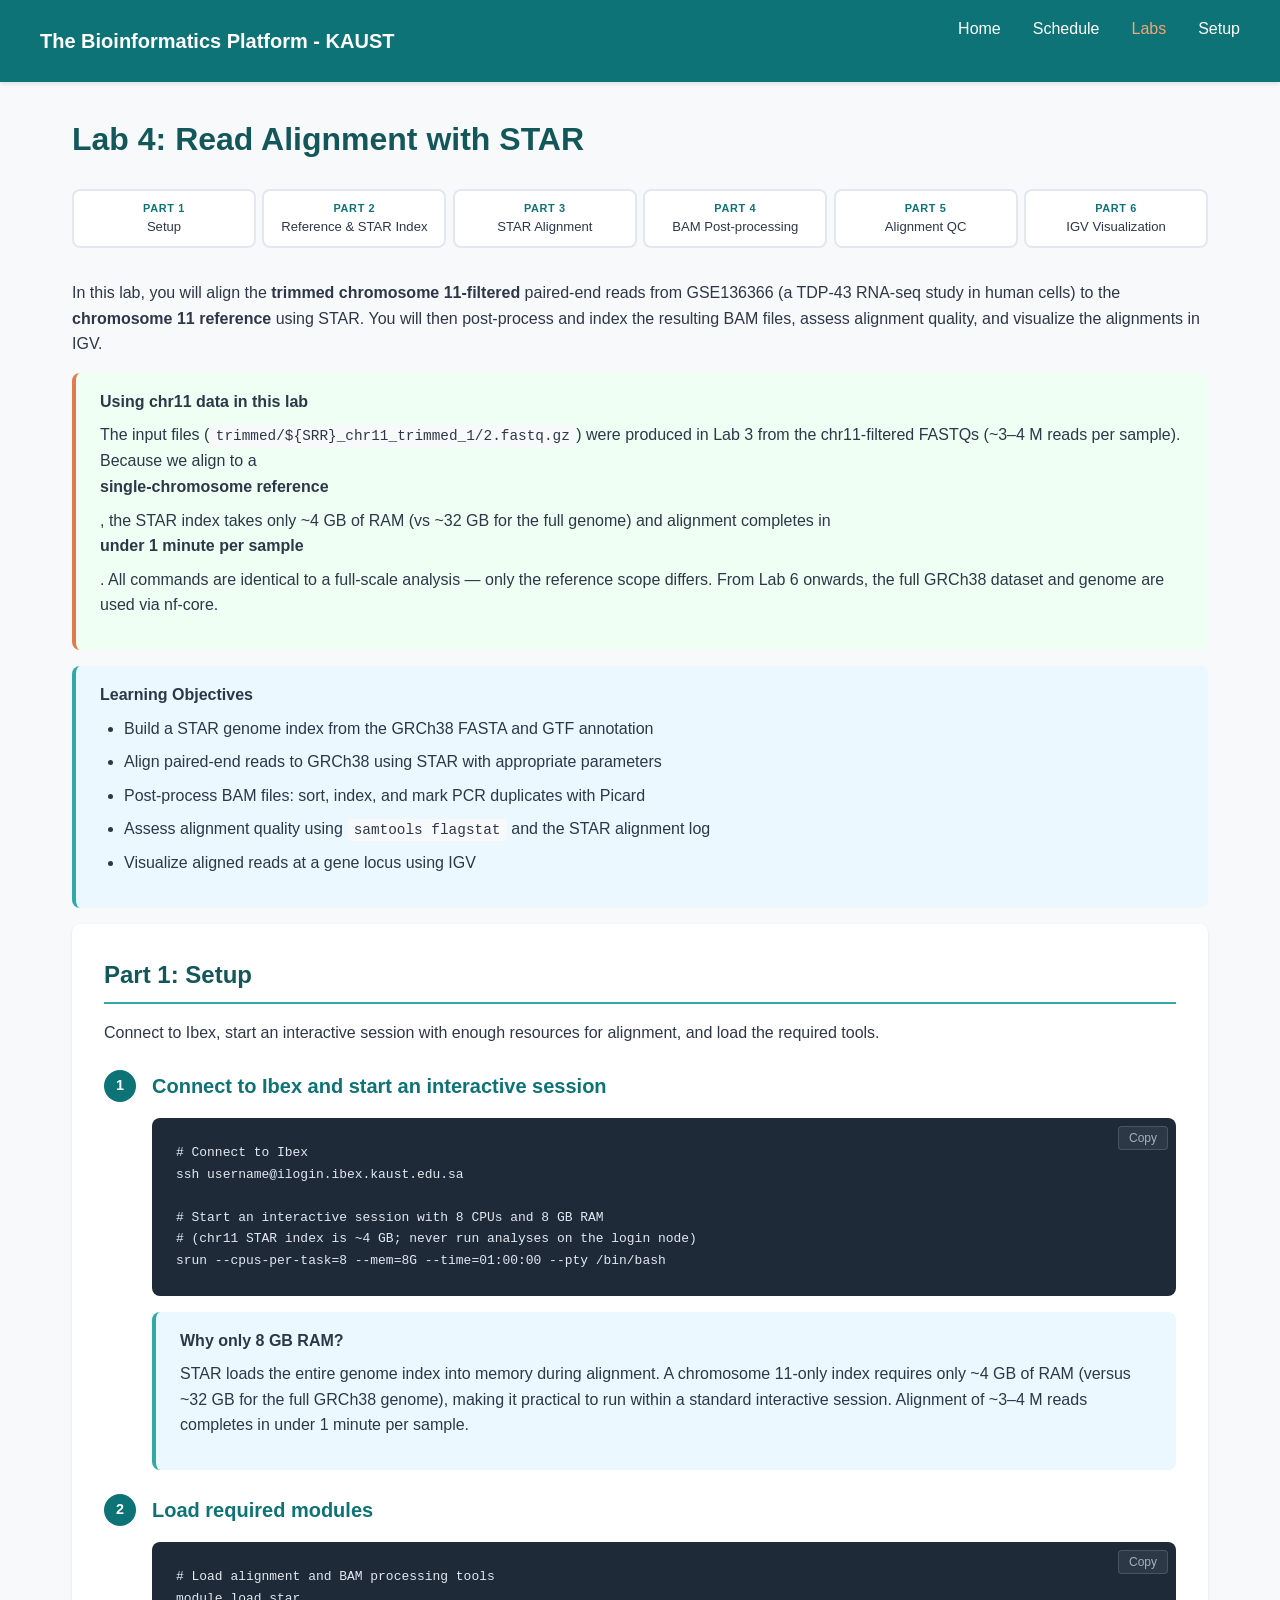
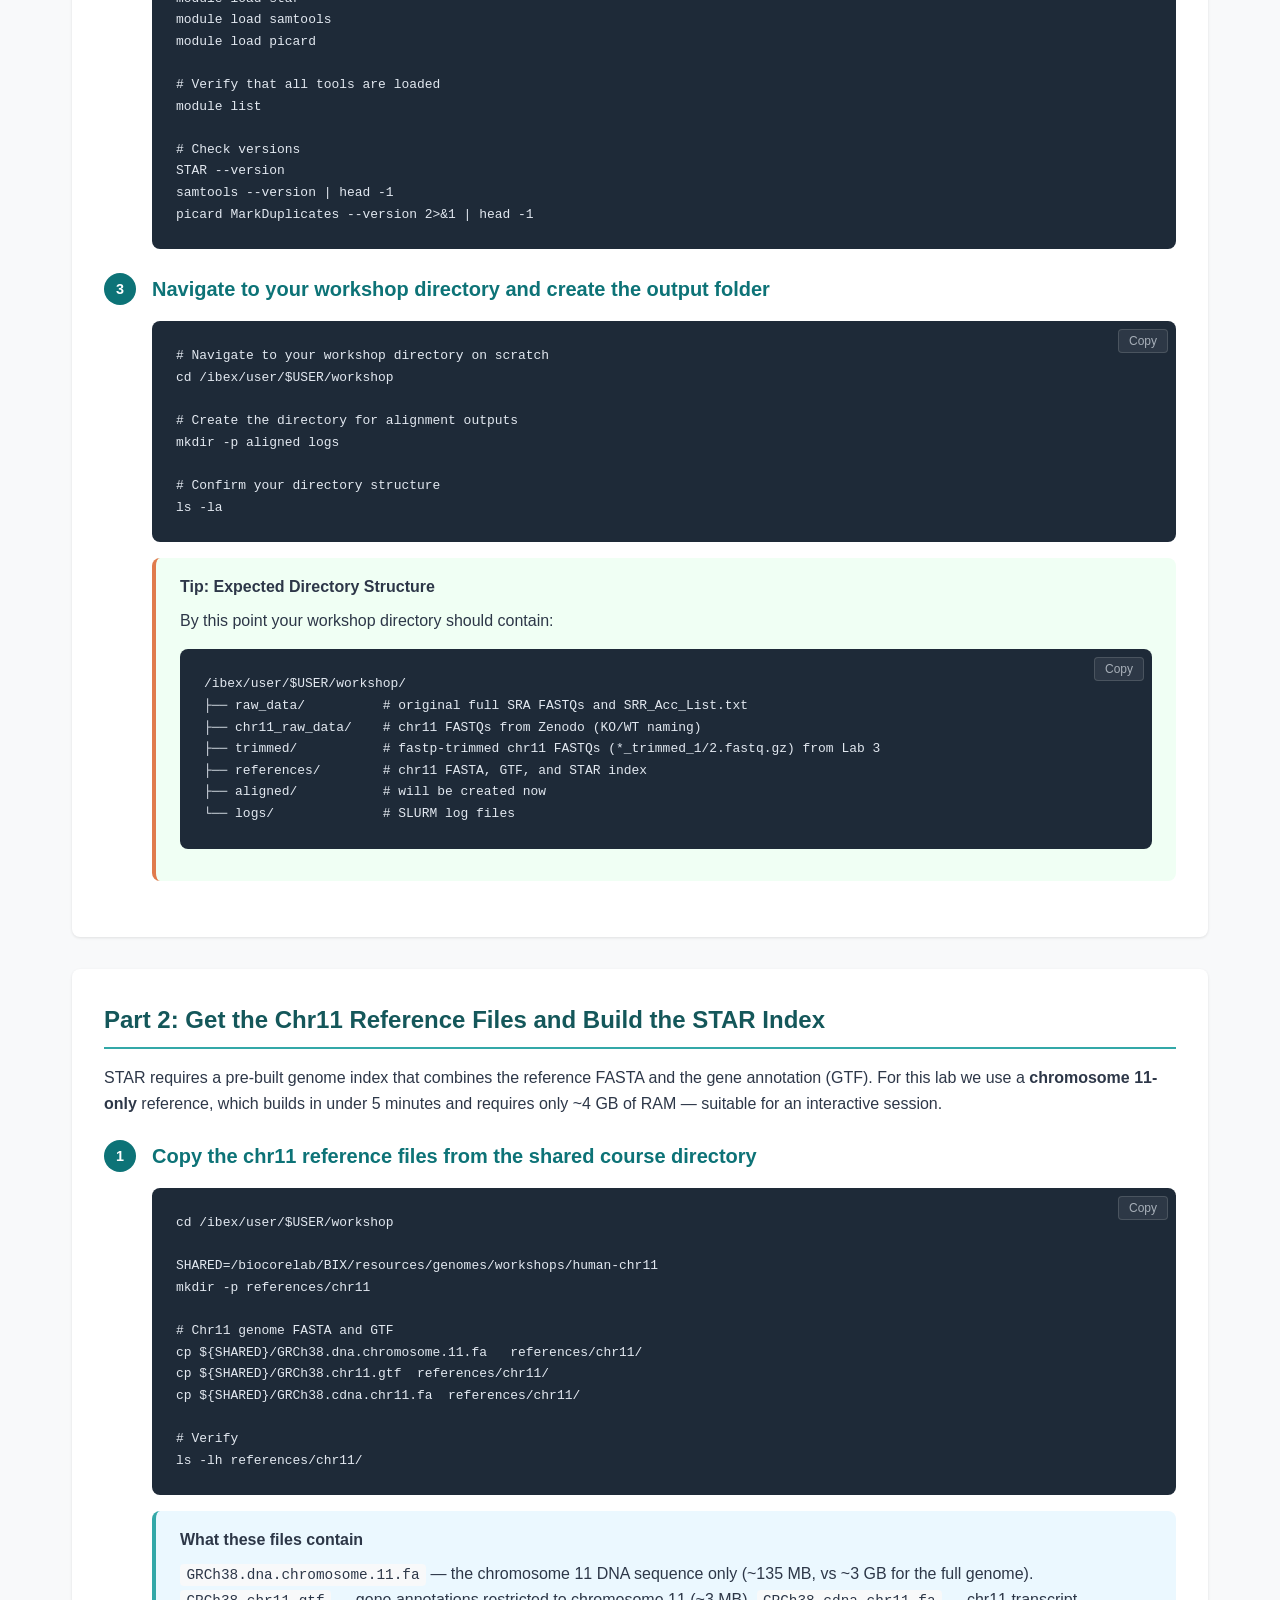
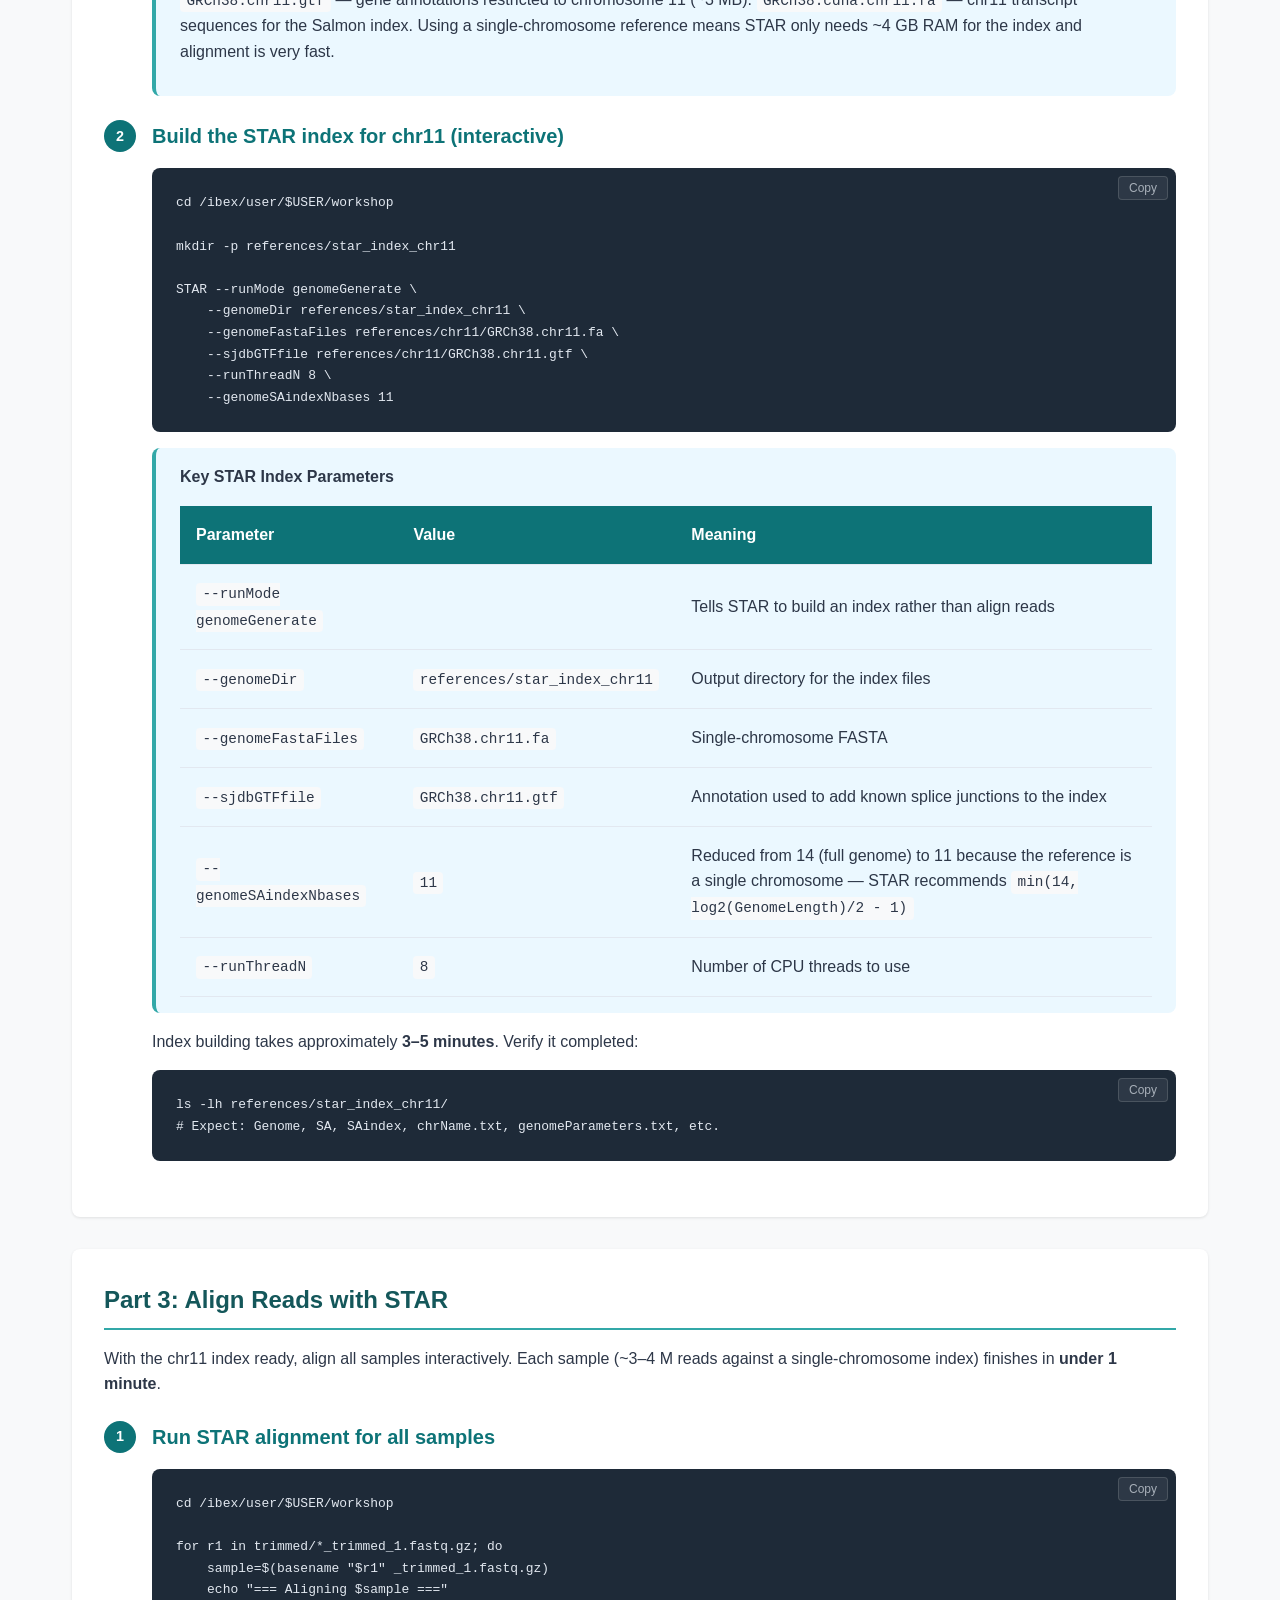
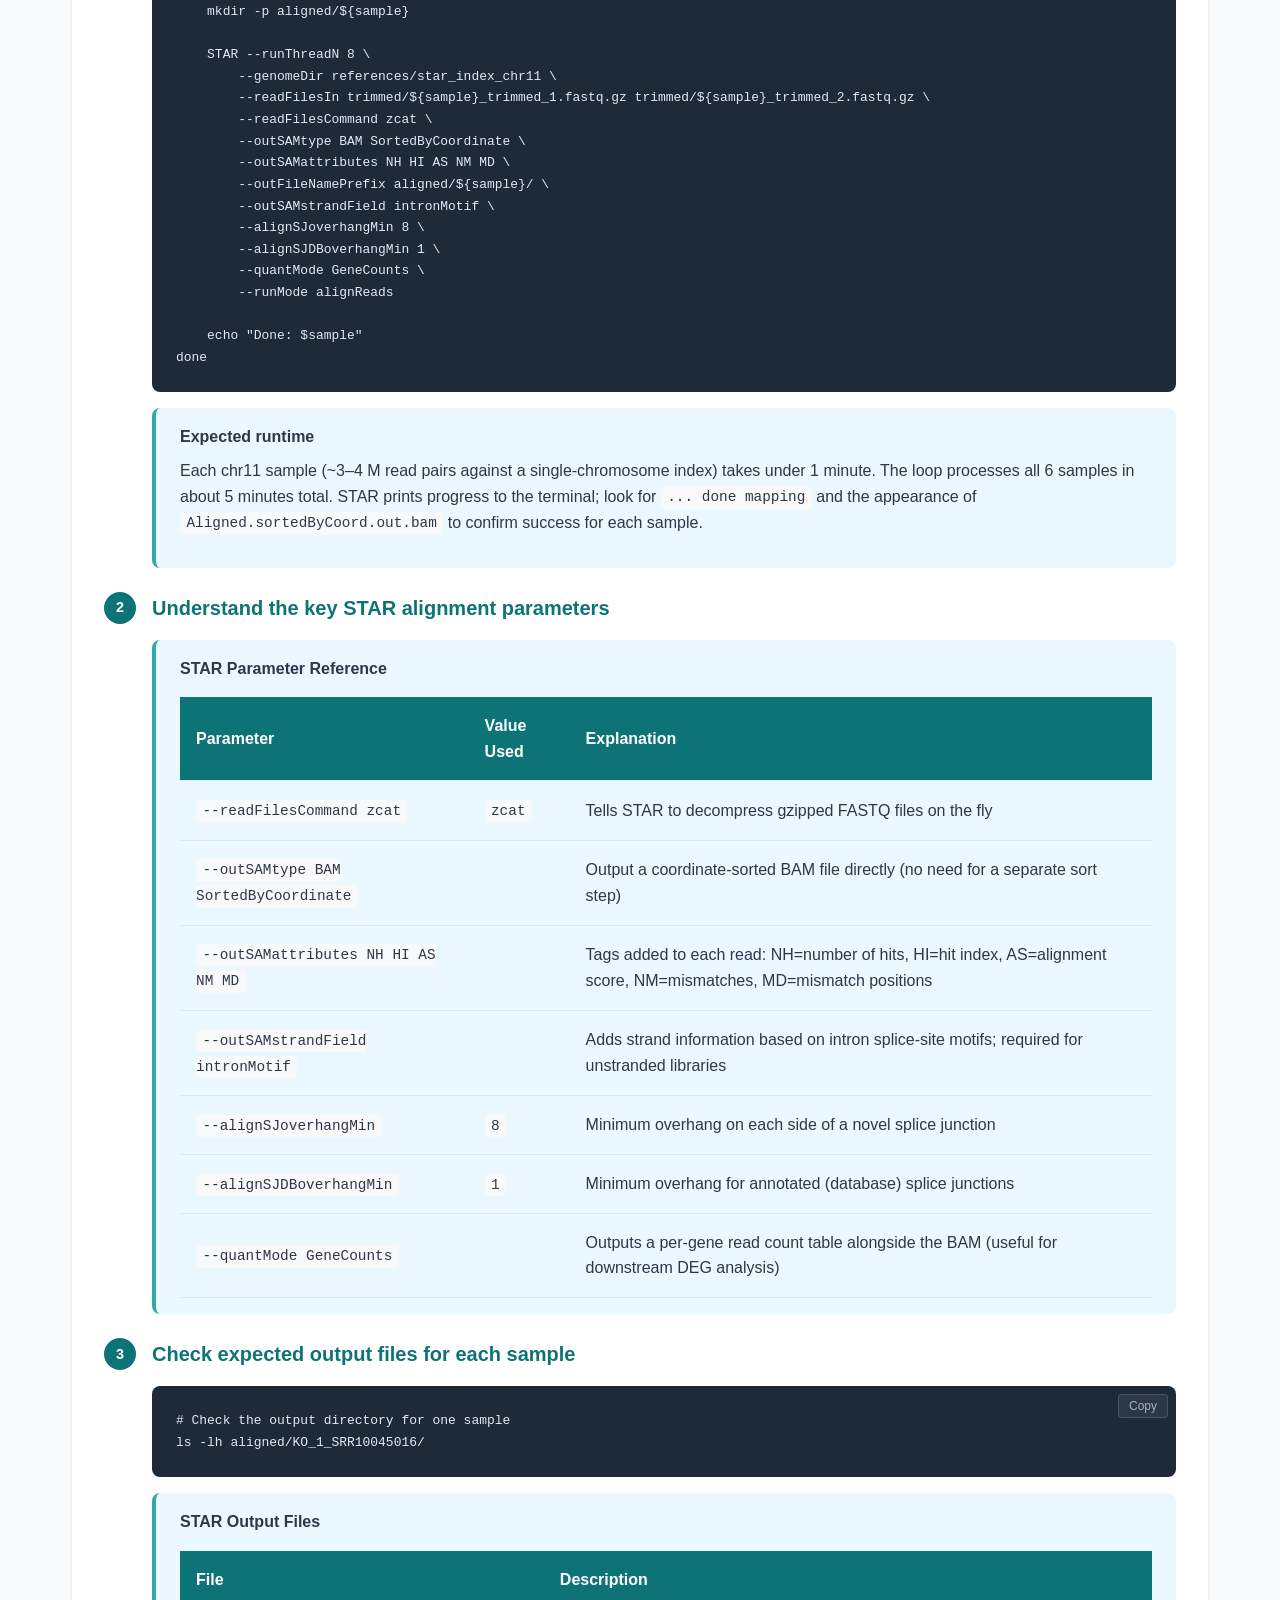
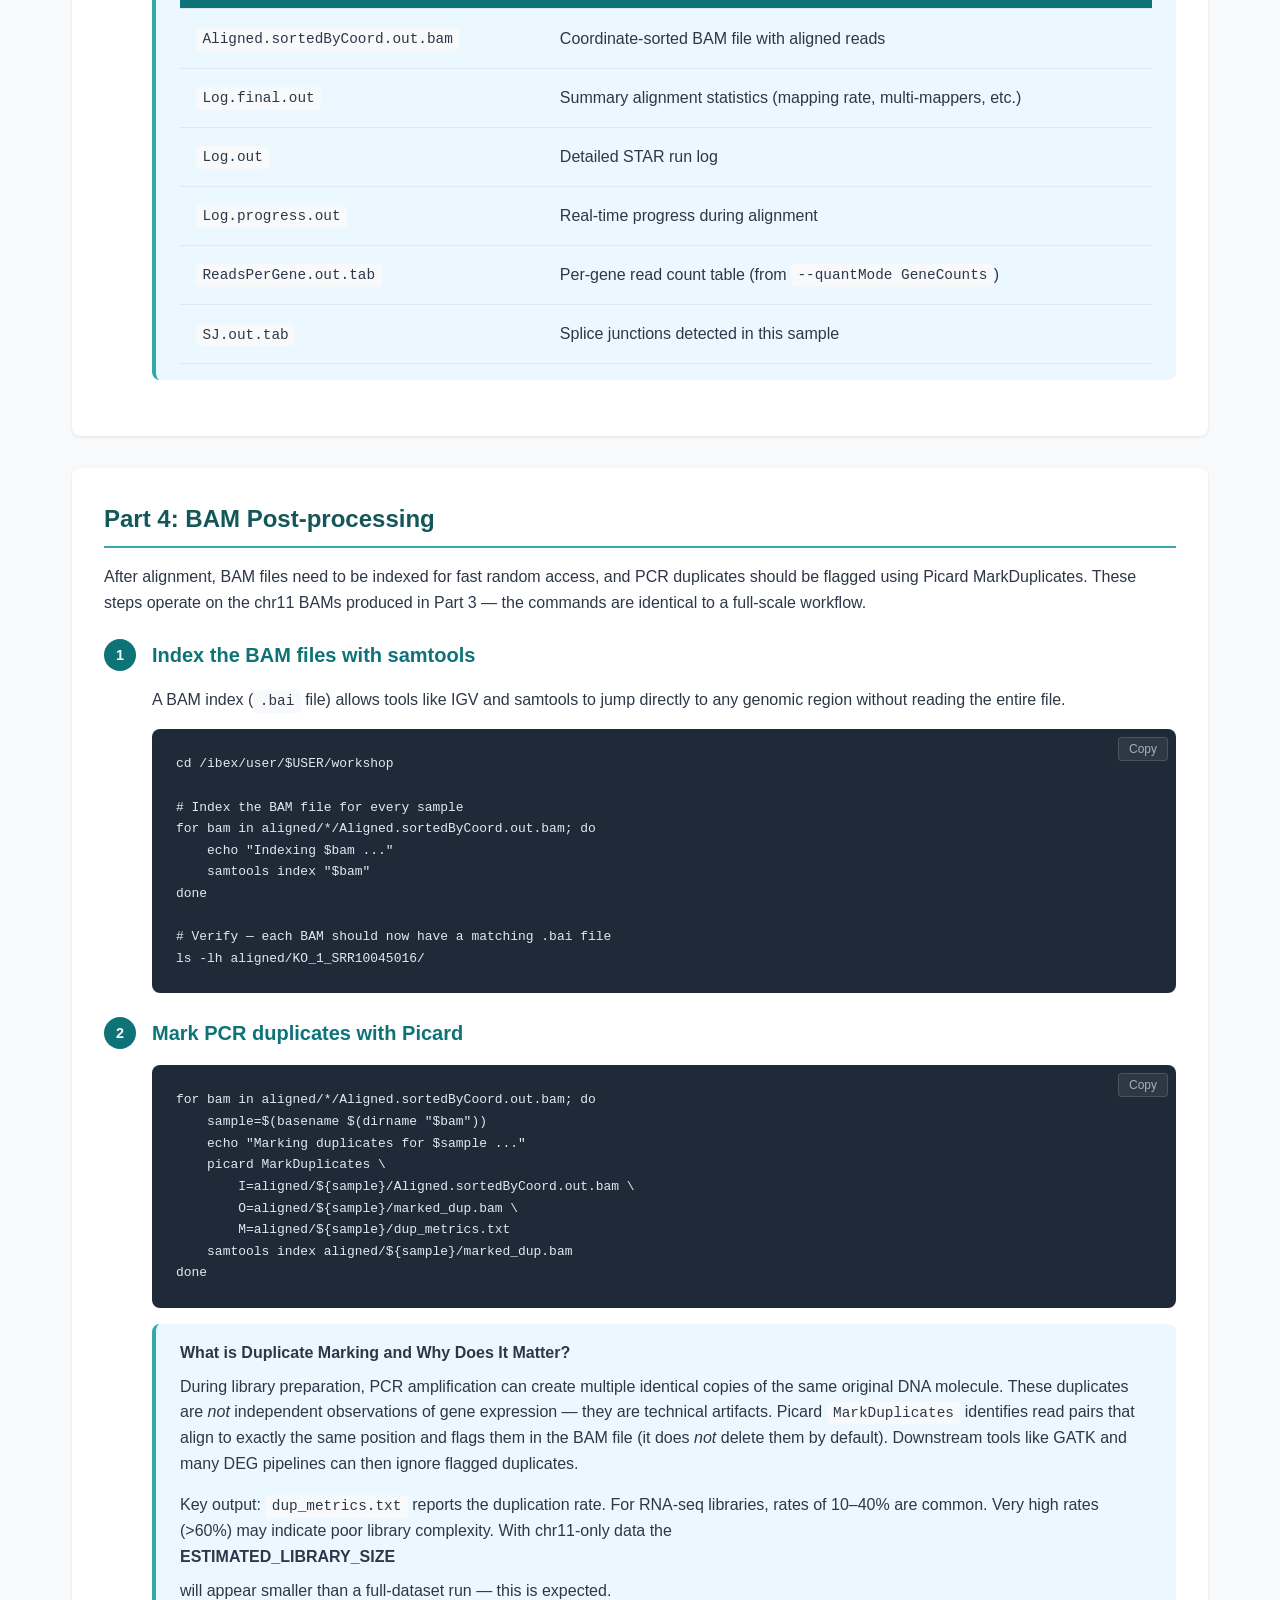
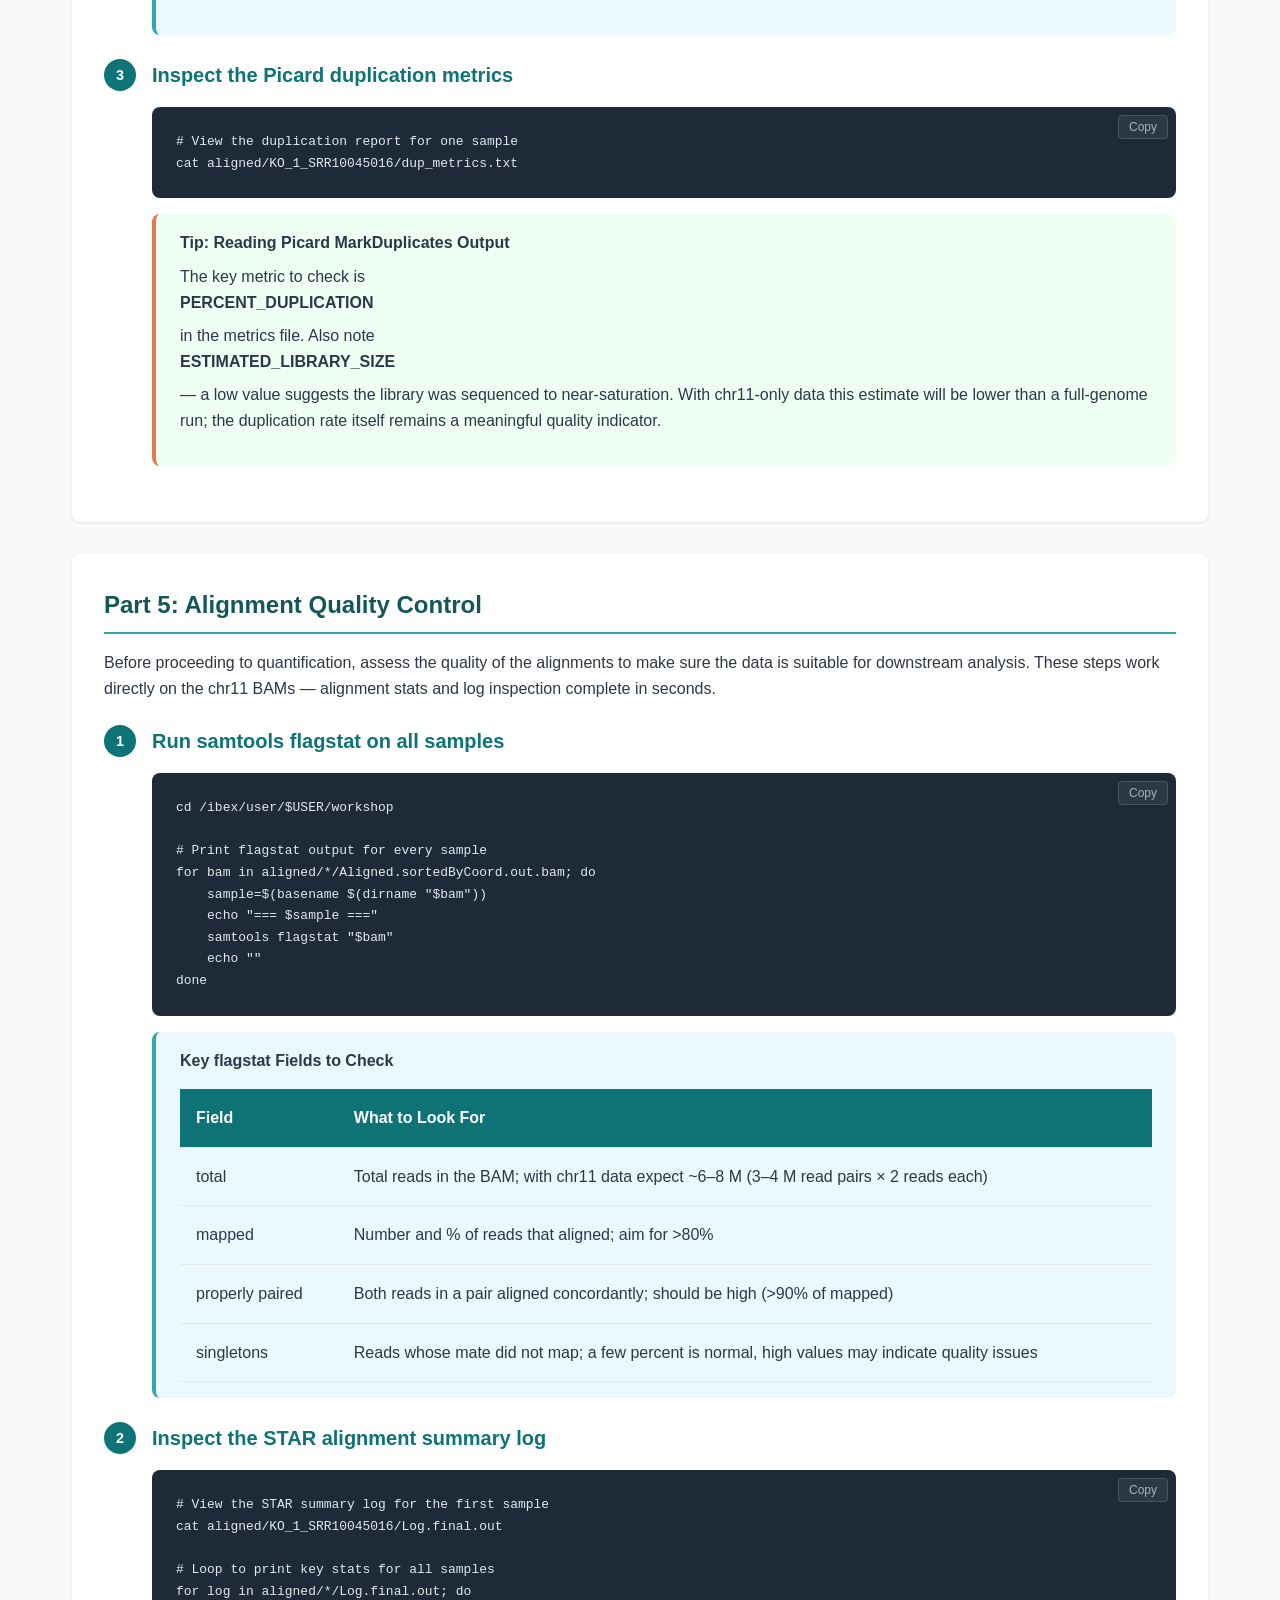
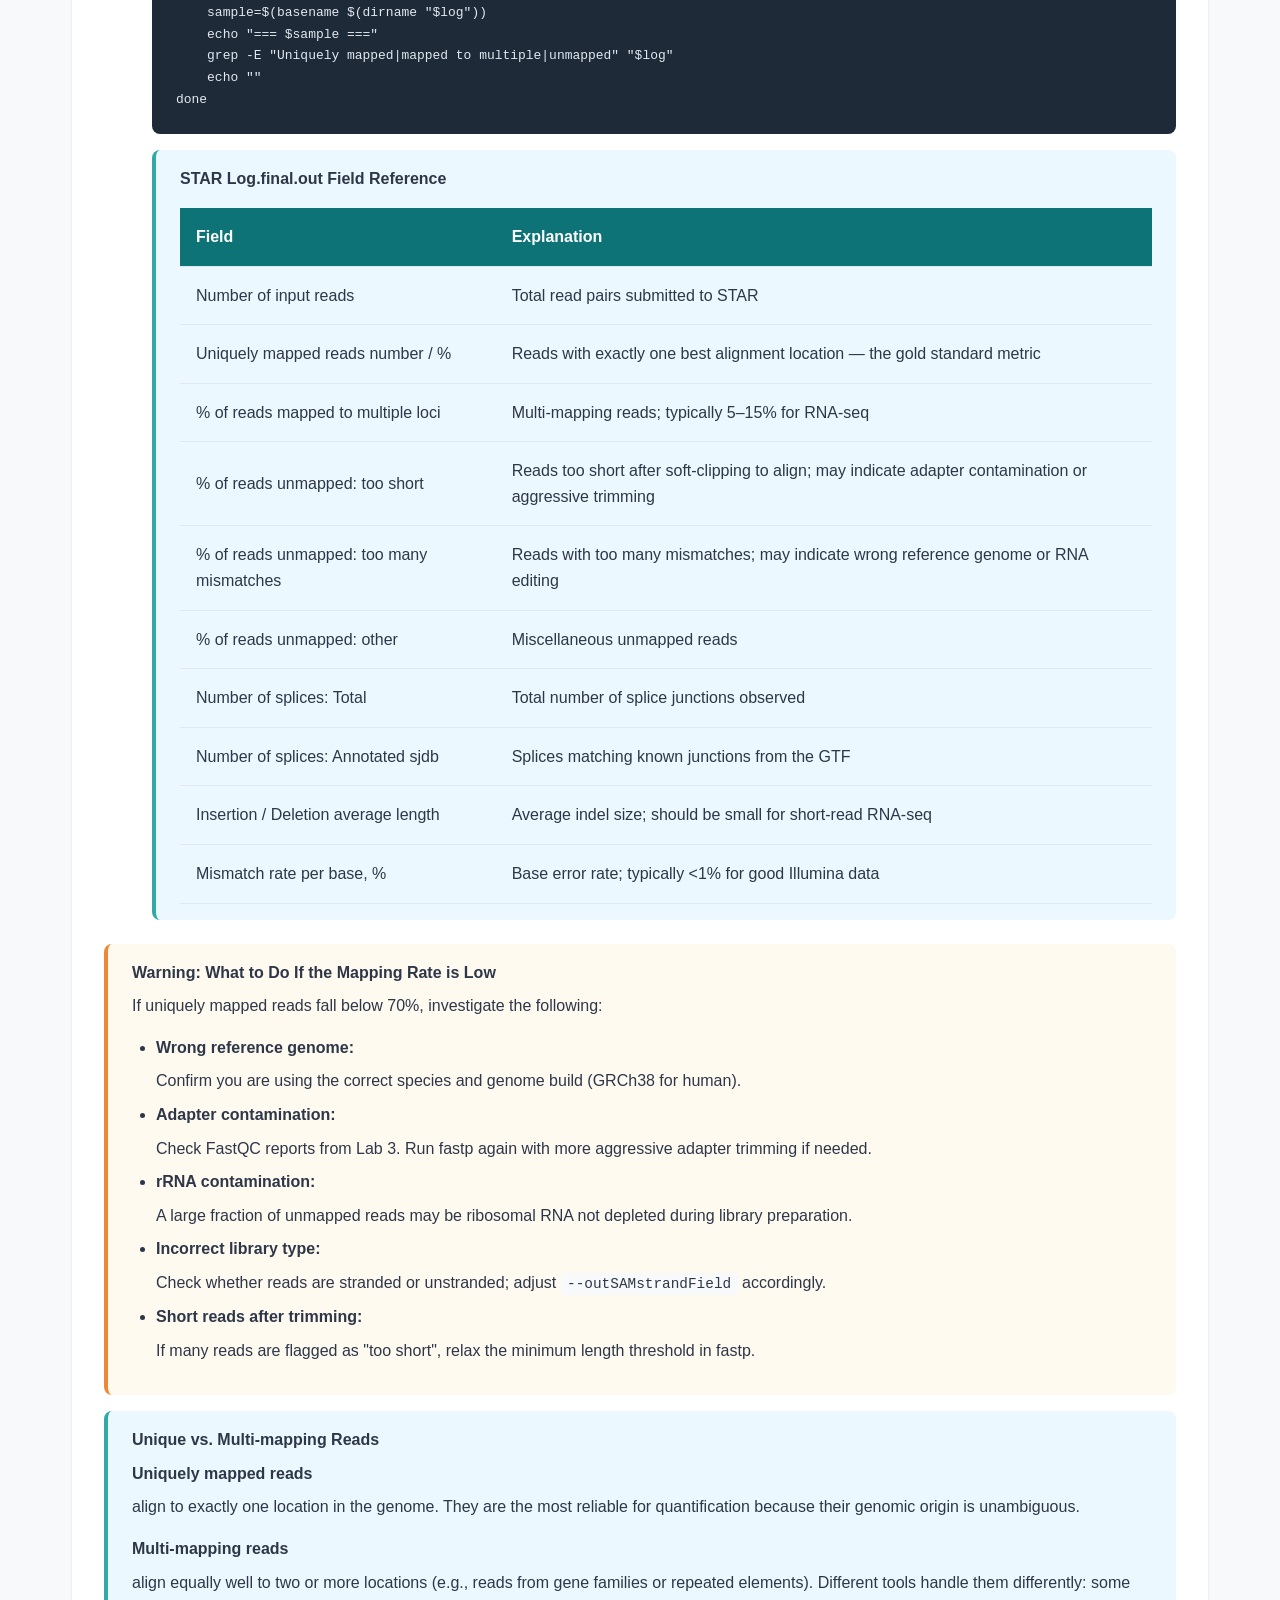
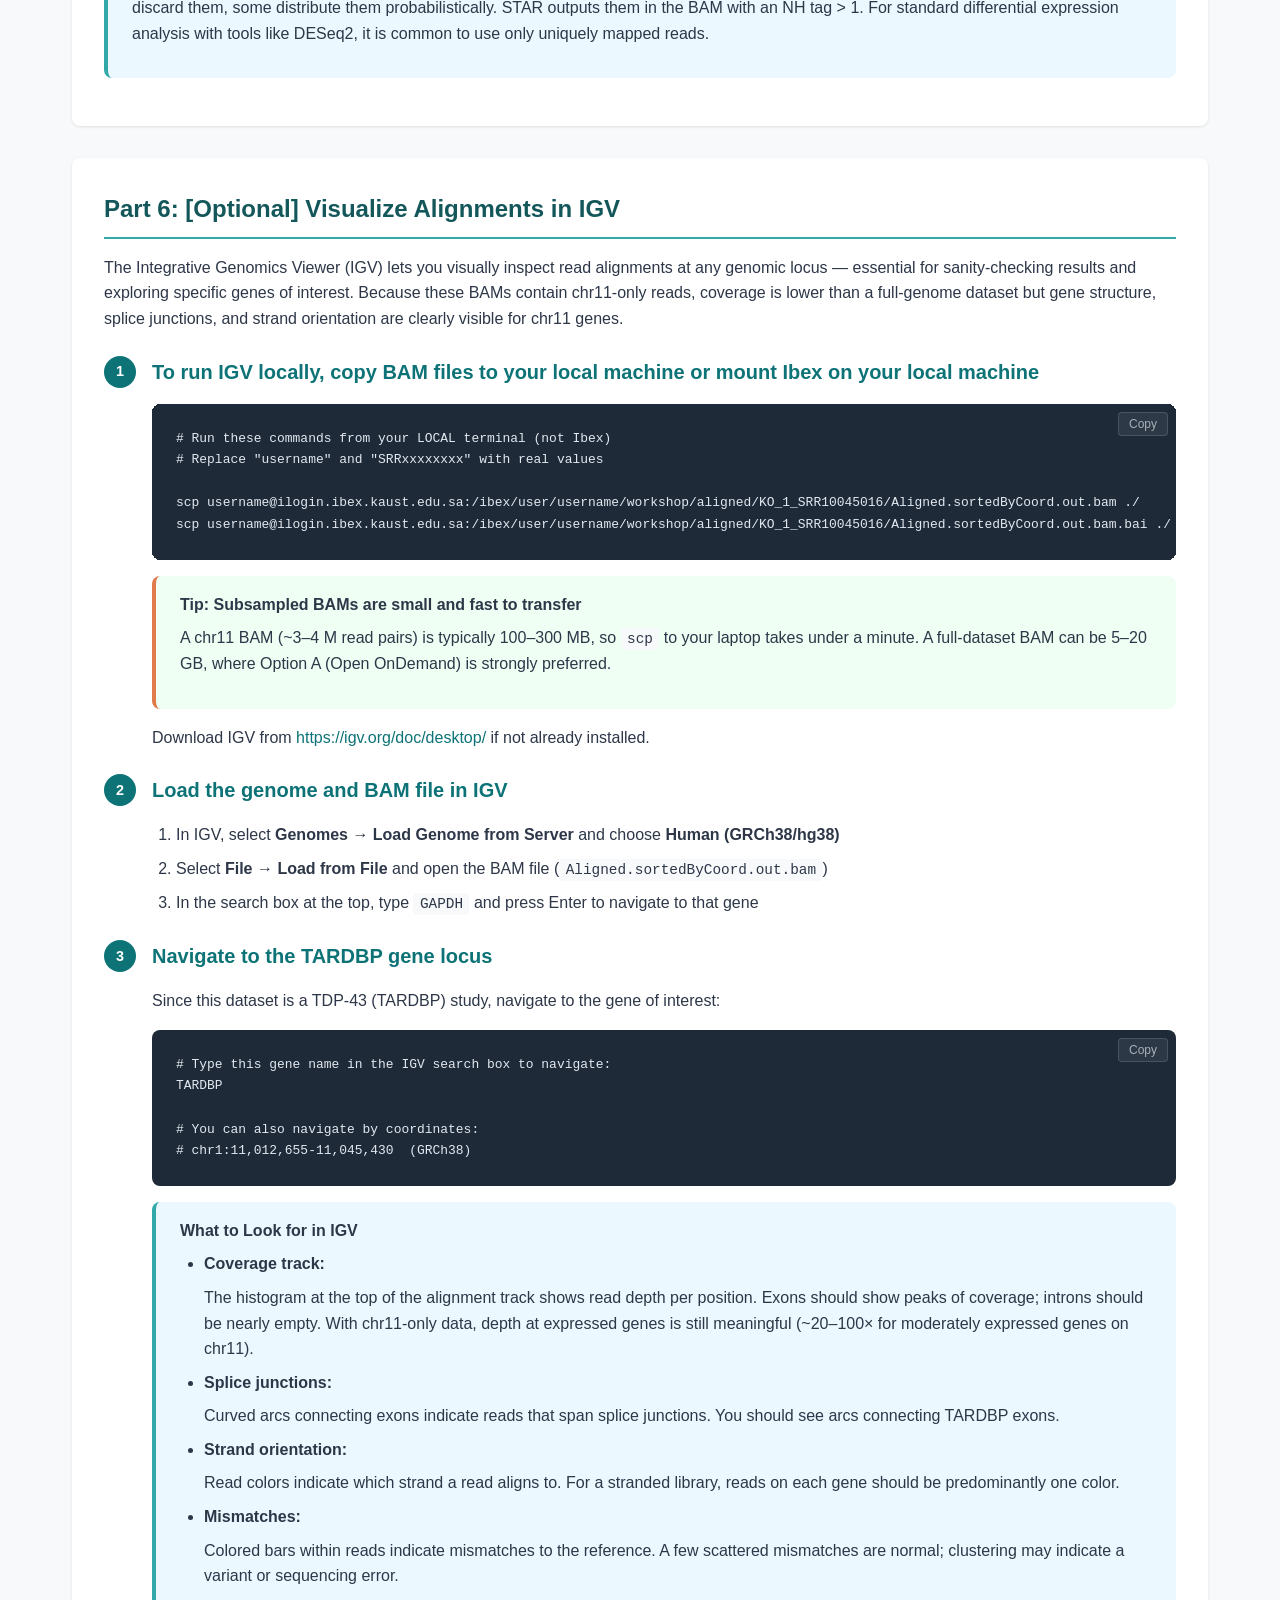
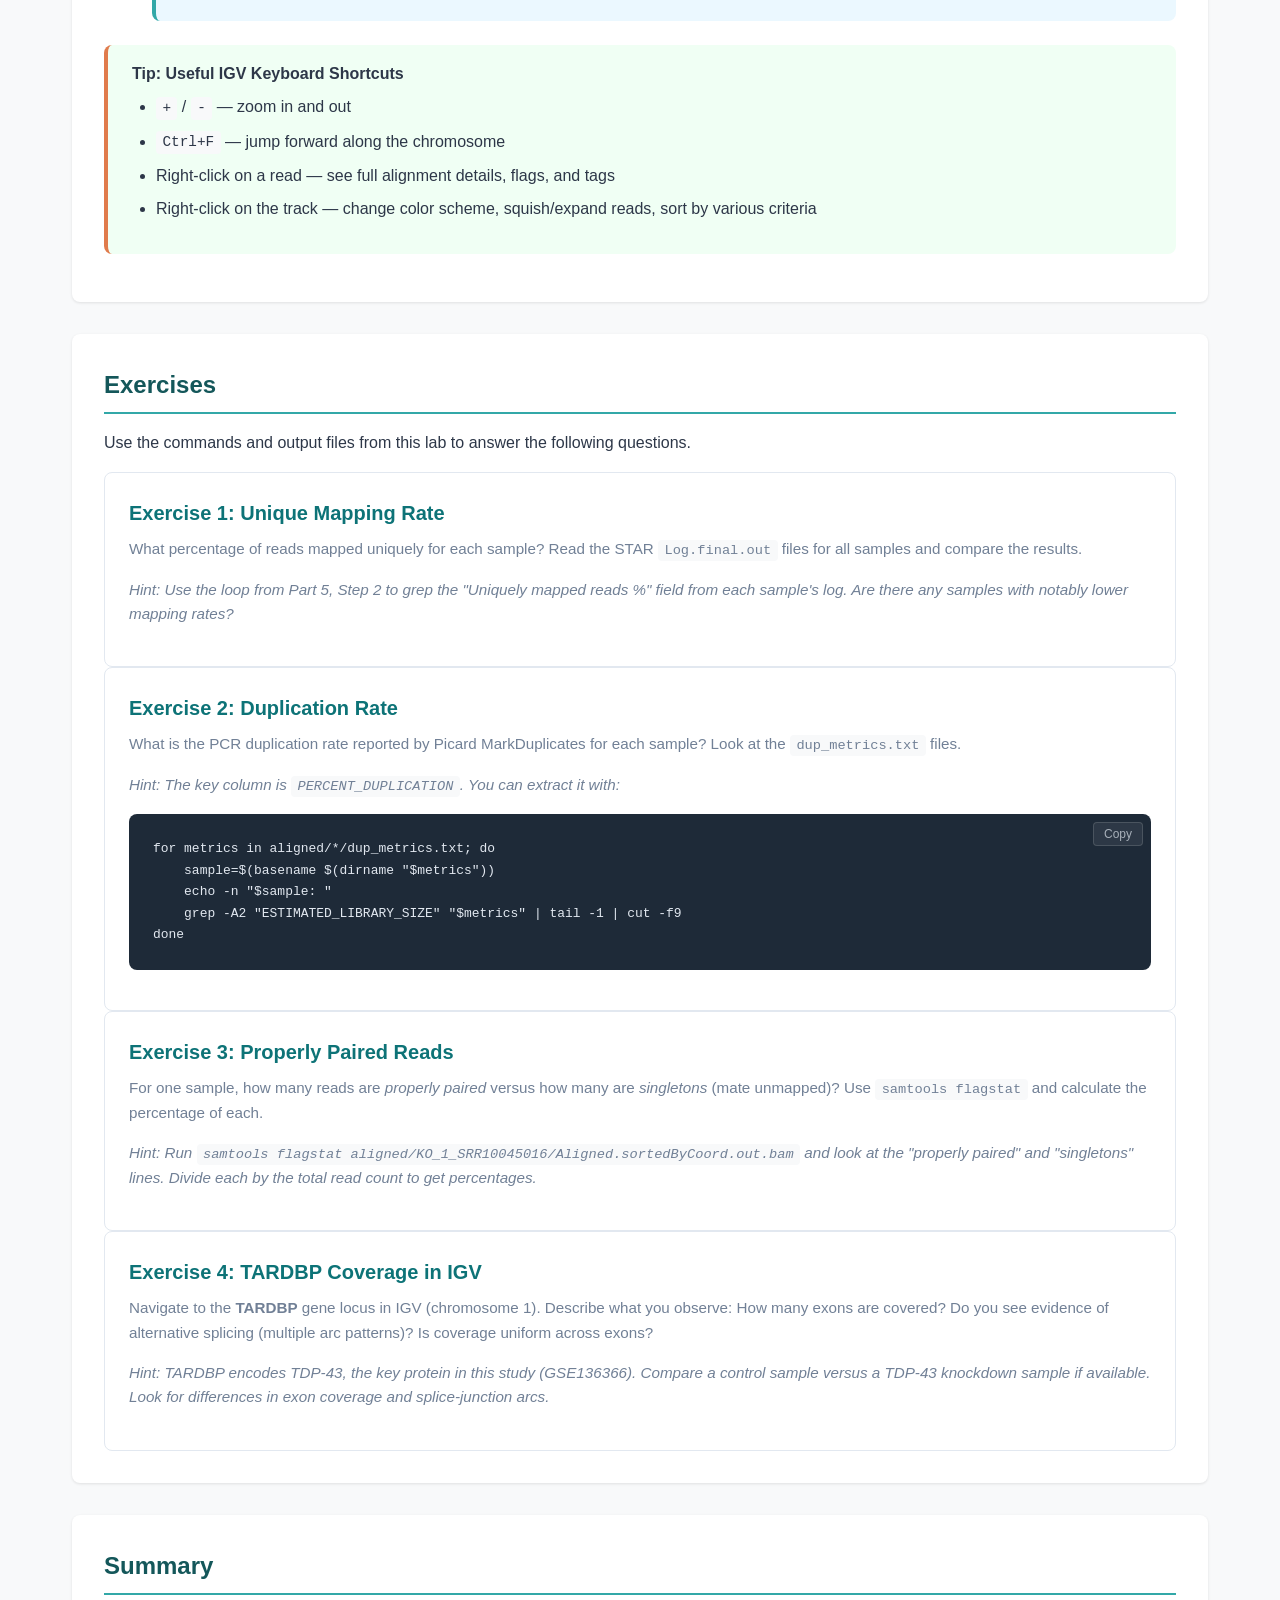
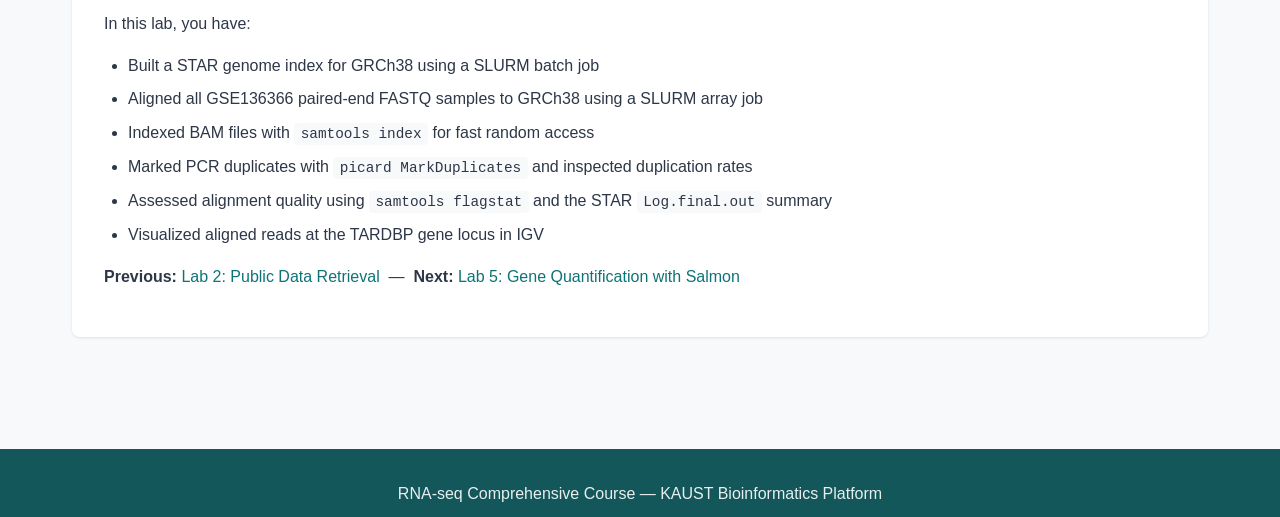
==== commit 1357508a: "updated labs to use chr11" ====
--- a/html/lab-alignment.html
+++ b/html/lab-alignment.html
@@ -22,6 +22,15 @@
 
     <main>
         <h1>Lab 4: Read Alignment with STAR</h1>
+
+        <div class="lab-nav">
+            <a href="#part1"><span class="part-num">Part 1</span><span class="part-label">Setup</span></a>
+            <a href="#part2"><span class="part-num">Part 2</span><span class="part-label">Reference &amp; STAR Index</span></a>
+            <a href="#part3"><span class="part-num">Part 3</span><span class="part-label">STAR Alignment</span></a>
+            <a href="#part4"><span class="part-num">Part 4</span><span class="part-label">BAM Post-processing</span></a>
+            <a href="#part5"><span class="part-num">Part 5</span><span class="part-label">Alignment QC</span></a>
+            <a href="#part6"><span class="part-num">Part 6</span><span class="part-label">IGV Visualization</span></a>
+        </div>
         <p>In this lab, you will align the <strong>trimmed chromosome 11-filtered</strong> paired-end reads from GSE136366 (a TDP-43 RNA-seq study in human cells) to the <strong>chromosome 11 reference</strong> using STAR. You will then post-process and index the resulting BAM files, assess alignment quality, and visualize the alignments in IGV.</p>
 
         <div class="info-box tip">
@@ -366,23 +375,11 @@
         <!-- Part 6: Visualize in IGV         -->
         <!-- ================================ -->
         <section id="part6">
-            <h2>Part 6: Visualize Alignments in IGV</h2>
+            <h2>Part 6: [Optional] Visualize Alignments in IGV</h2>
             <p>The Integrative Genomics Viewer (IGV) lets you visually inspect read alignments at any genomic locus — essential for sanity-checking results and exploring specific genes of interest. Because these BAMs contain chr11-only reads, coverage is lower than a full-genome dataset but gene structure, splice junctions, and strand orientation are clearly visible for chr11 genes.</p>
 
             <div class="step" data-step="1">
-                <h3>Option A: Use IGV on Ibex Open OnDemand (recommended)</h3>
-                <p>The easiest approach is to use the IGV application available through the Ibex Open OnDemand web portal, which avoids transferring large BAM files:</p>
-                <ol>
-                    <li>Open your browser and navigate to the Ibex Open OnDemand portal</li>
-                    <li>Log in with your Ibex credentials</li>
-                    <li>Use the file browser to navigate to <code>/ibex/user/$USER/workshop/aligned/</code></li>
-                    <li>Launch IGV from the Interactive Apps menu</li>
-                </ol>
-            </div>
-
-            <div class="step" data-step="2">
-                <h3>Option B: Copy BAM files to your local machine</h3>
-                <p>If you prefer to run IGV locally, download the BAM and its index:</p>
+                <h3>To run IGV locally, copy BAM files to your local machine or mount Ibex on your local machine</h3>
                 <pre><code># Run these commands from your LOCAL terminal (not Ibex)
 # Replace "username" and "SRRxxxxxxxx" with real values
 
@@ -395,7 +392,7 @@
                 <p>Download IGV from <a href="https://igv.org/doc/desktop/" target="_blank">https://igv.org/doc/desktop/</a> if not already installed.</p>
             </div>
 
-            <div class="step" data-step="3">
+            <div class="step" data-step="2">
                 <h3>Load the genome and BAM file in IGV</h3>
                 <ol>
                     <li>In IGV, select <strong>Genomes &rarr; Load Genome from Server</strong> and choose <strong>Human (GRCh38/hg38)</strong></li>
@@ -404,7 +401,7 @@
                 </ol>
             </div>
 
-            <div class="step" data-step="4">
+            <div class="step" data-step="3">
                 <h3>Navigate to the TARDBP gene locus</h3>
                 <p>Since this dataset is a TDP-43 (TARDBP) study, navigate to the gene of interest:</p>
                 <pre><code># Type this gene name in the IGV search box to navigate:
--- a/css/style.css
+++ b/css/style.css
@@ -586,3 +586,66 @@
 details h3:first-of-type {
     margin-top: 0;
 }
+
+/* Lab section navigator */
+.lab-nav {
+    display: flex;
+    flex-wrap: wrap;
+    gap: 0.4rem;
+    margin: 1.5rem 0 2rem 0;
+}
+
+.lab-nav a {
+    display: flex;
+    flex-direction: column;
+    align-items: center;
+    justify-content: center;
+    text-decoration: none;
+    background: var(--bg-white);
+    border: 2px solid var(--border-color);
+    border-radius: 8px;
+    padding: 0.65rem 1rem;
+    flex: 1;
+    min-width: 100px;
+    transition: all 0.2s;
+    color: var(--text-color);
+    text-align: center;
+    line-height: 1.3;
+}
+
+.lab-nav a:hover {
+    border-color: var(--primary-color);
+    background: var(--primary-color);
+    color: white;
+    text-decoration: none;
+    transform: translateY(-2px);
+    box-shadow: 0 4px 8px rgba(0,0,0,0.1);
+}
+
+.lab-nav a .part-num {
+    font-size: 0.68rem;
+    font-weight: 700;
+    text-transform: uppercase;
+    letter-spacing: 0.06em;
+    color: var(--primary-color);
+    margin-bottom: 0.2rem;
+}
+
+.lab-nav a:hover .part-num {
+    color: rgba(255,255,255,0.8);
+}
+
+.lab-nav a .part-label {
+    font-size: 0.82rem;
+    font-weight: 500;
+}
+
+@media (max-width: 768px) {
+    .lab-nav a {
+        min-width: 80px;
+        padding: 0.5rem 0.6rem;
+    }
+    .lab-nav a .part-label {
+        font-size: 0.75rem;
+    }
+}
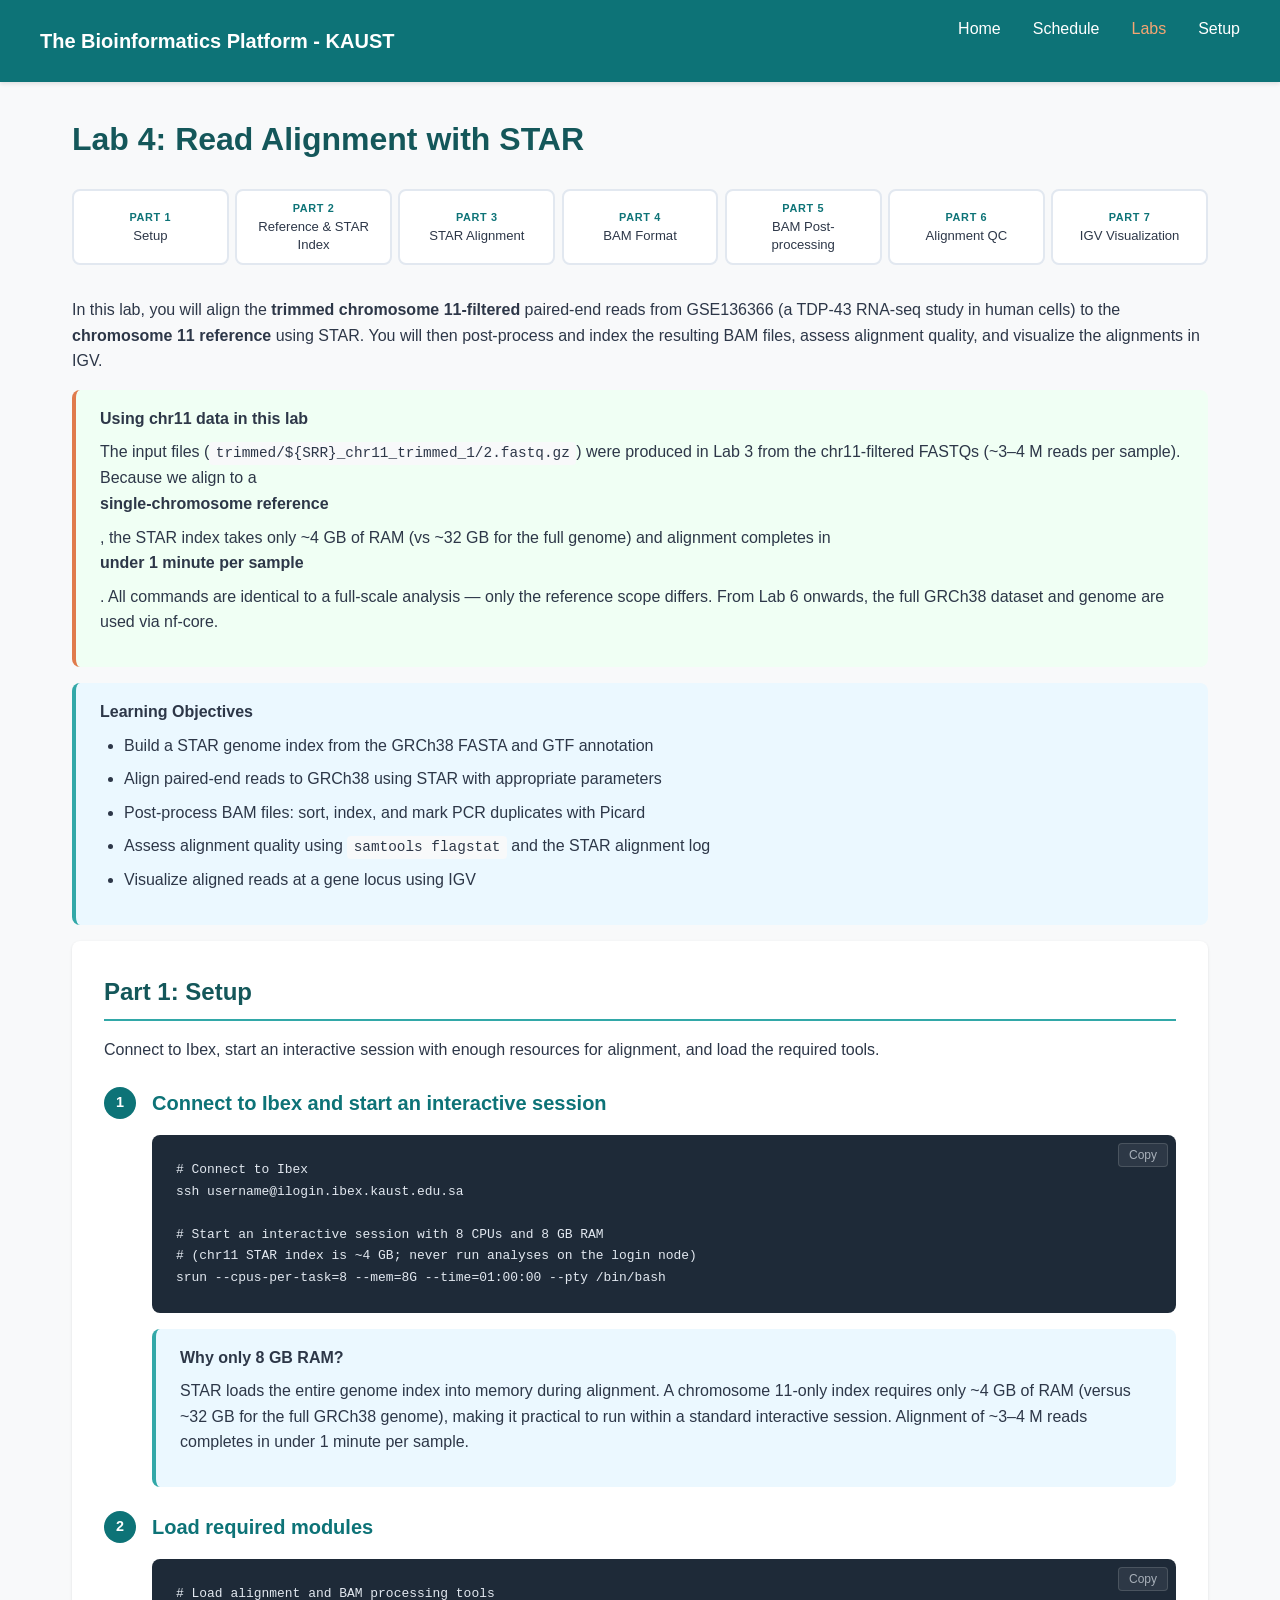
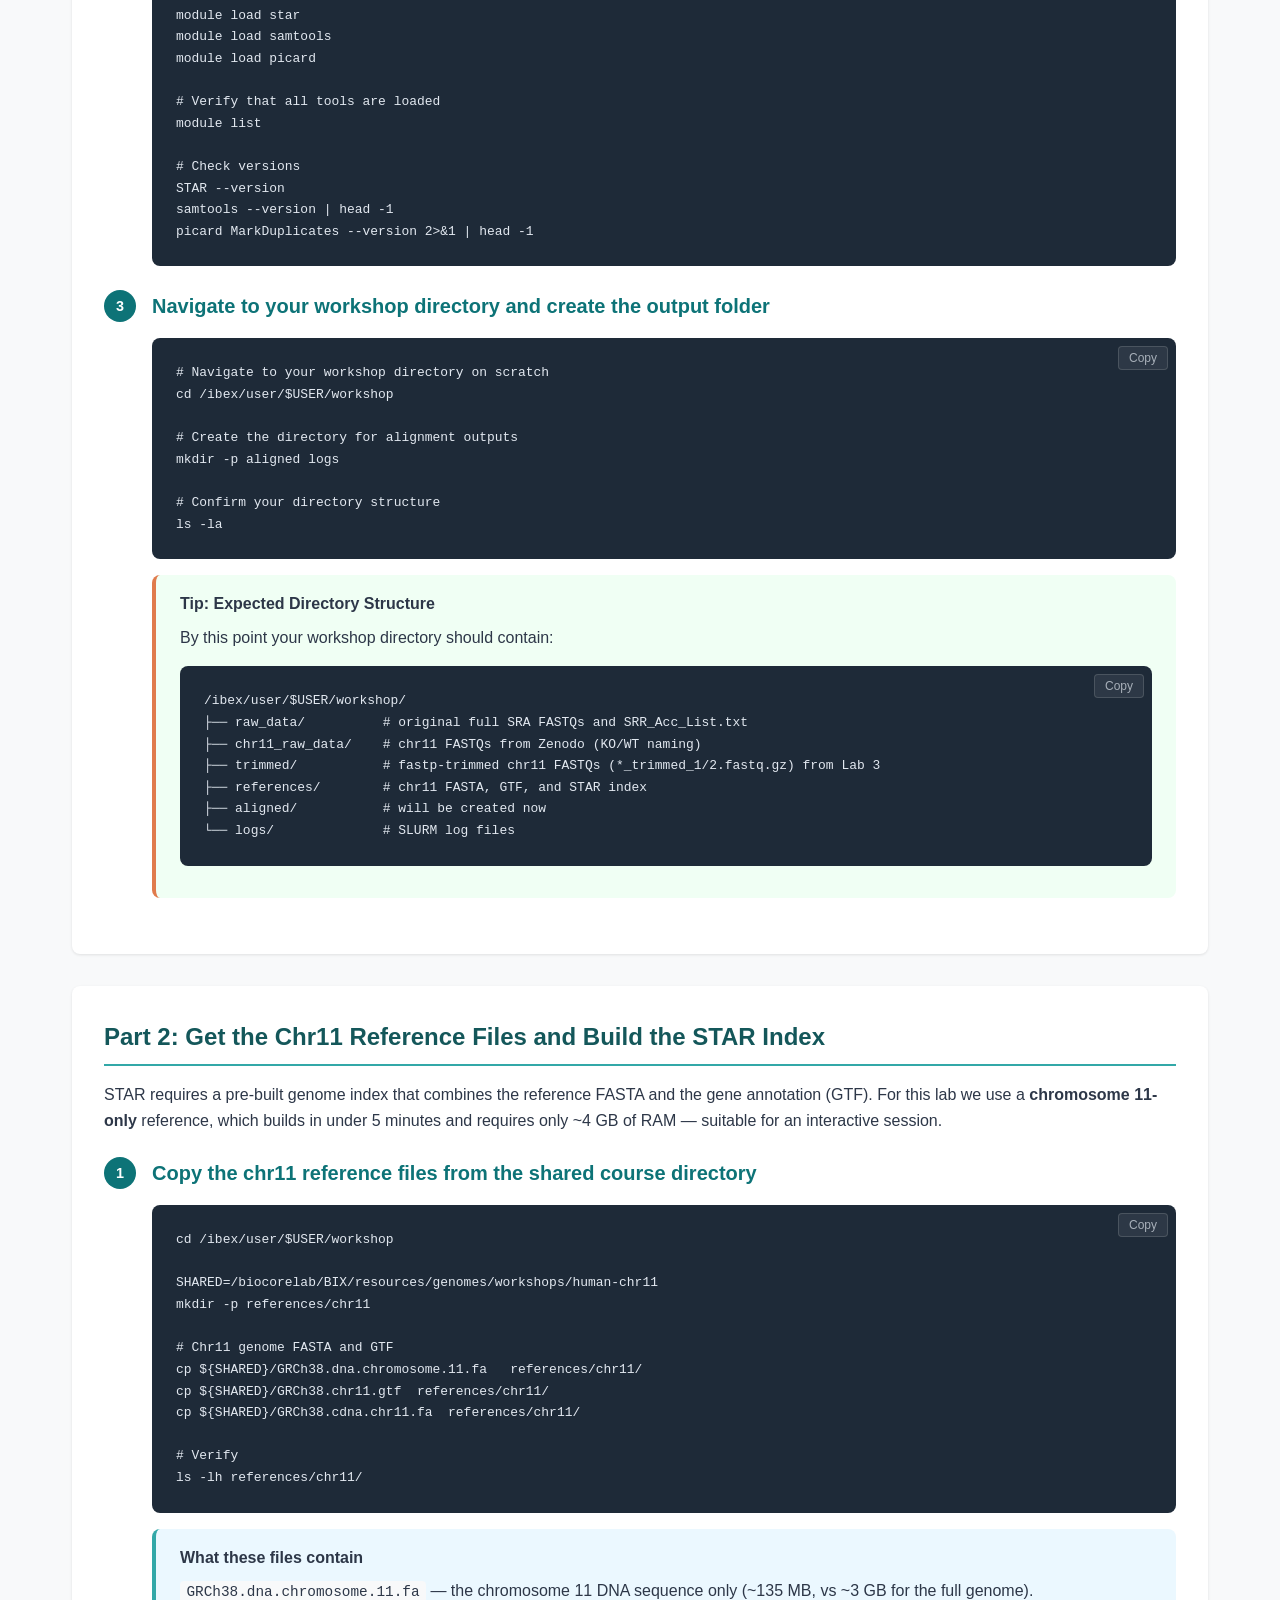
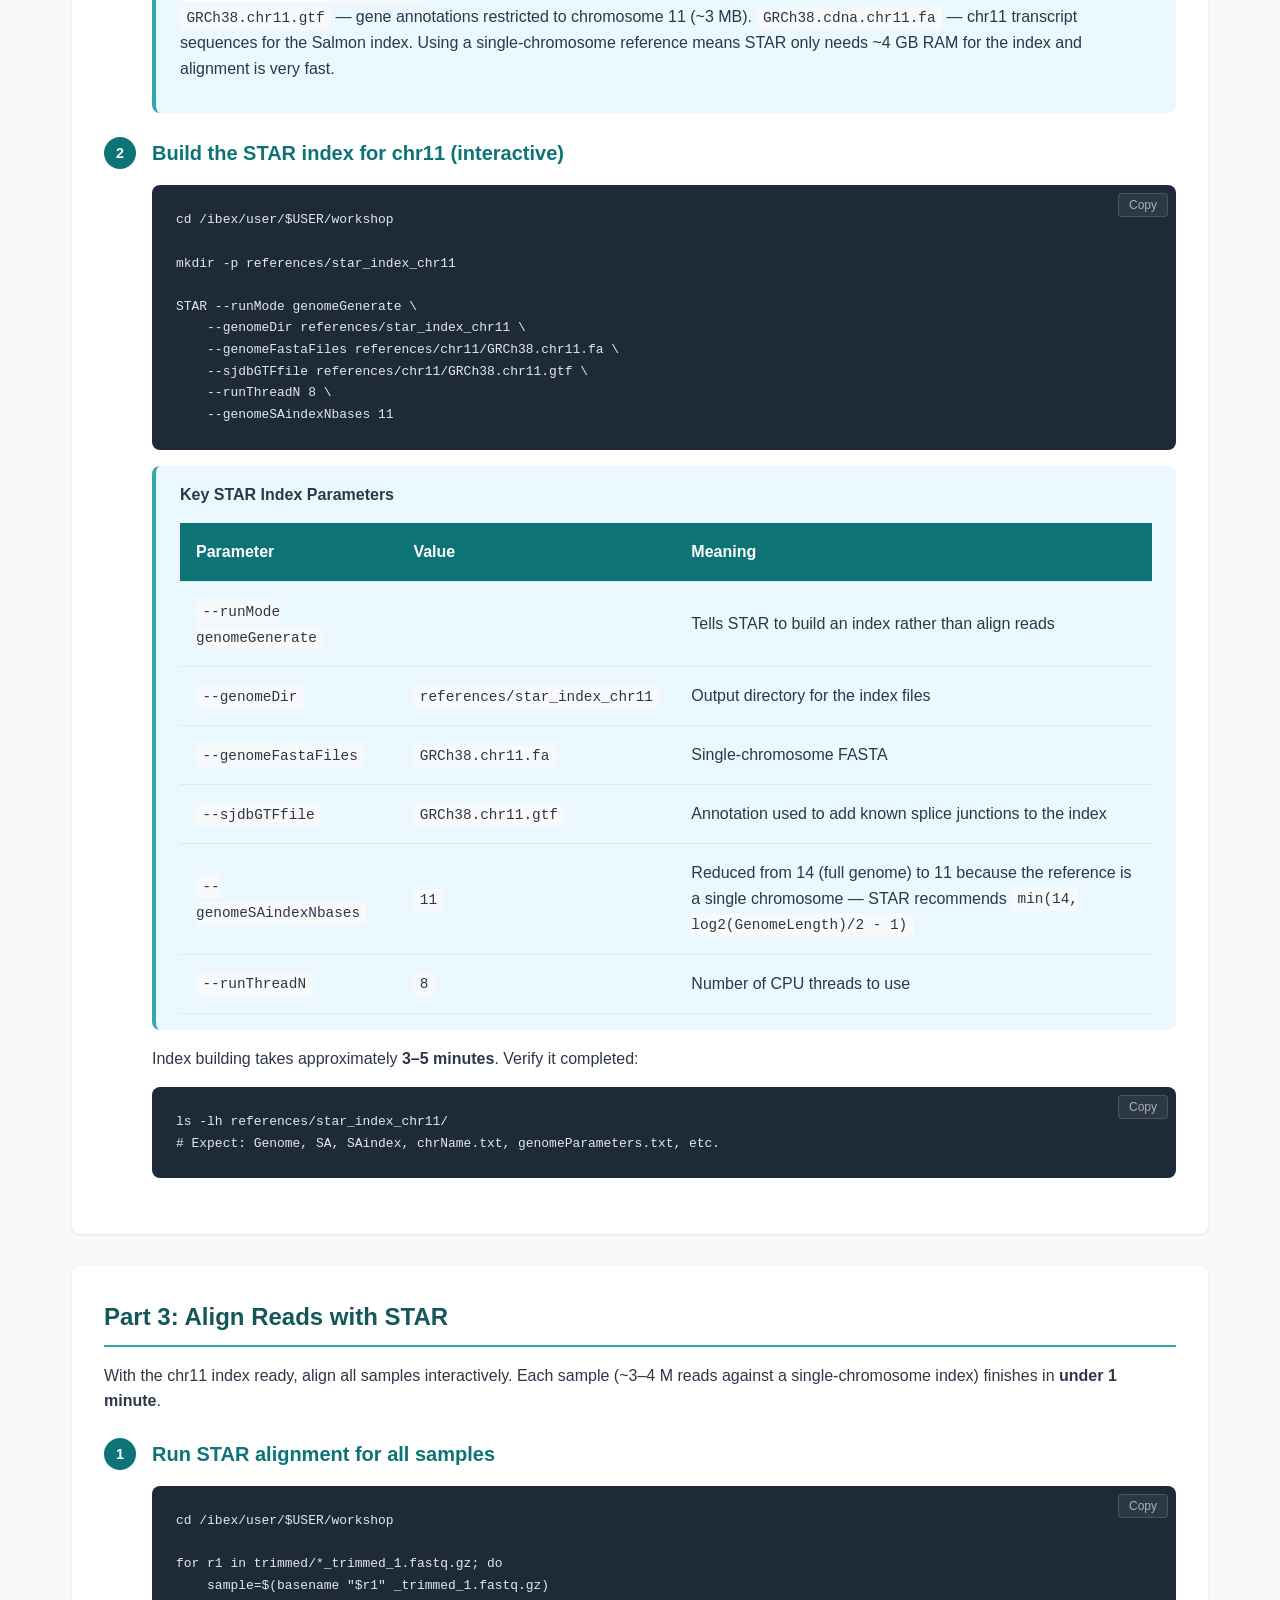
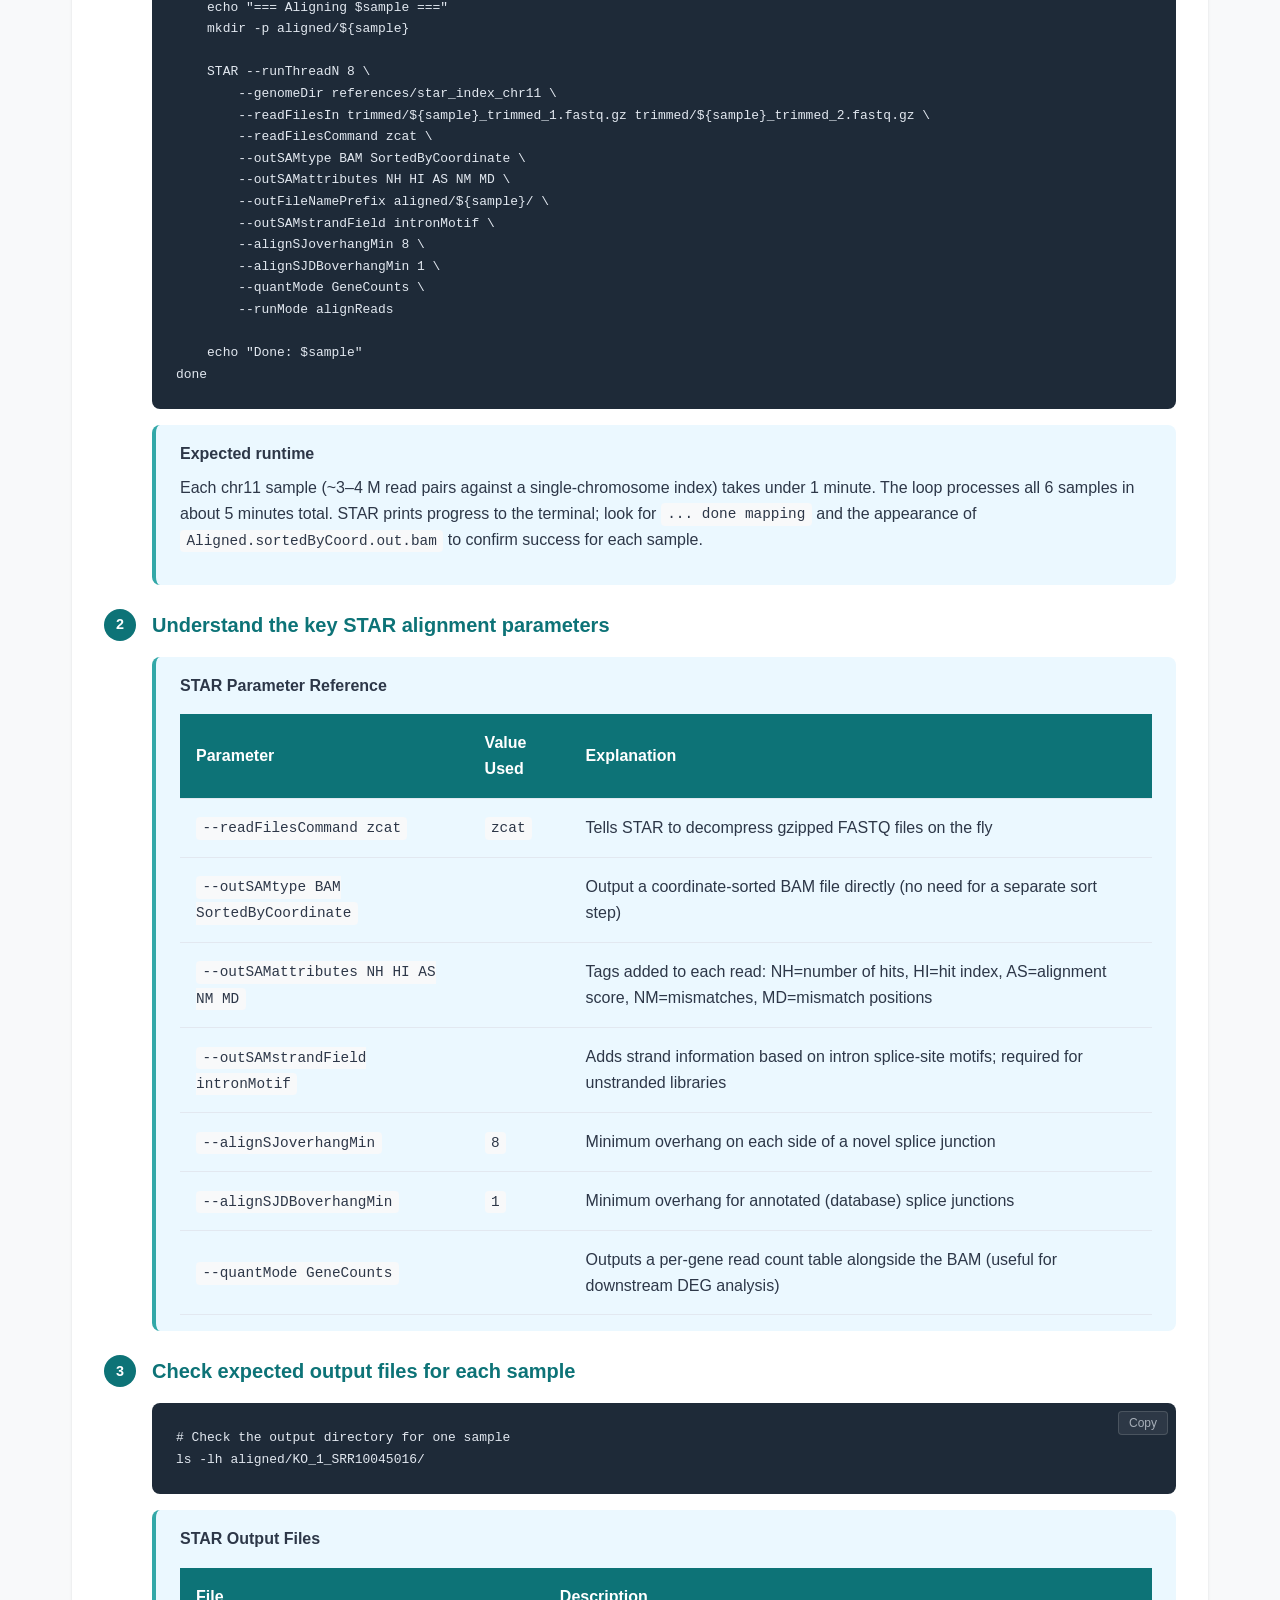
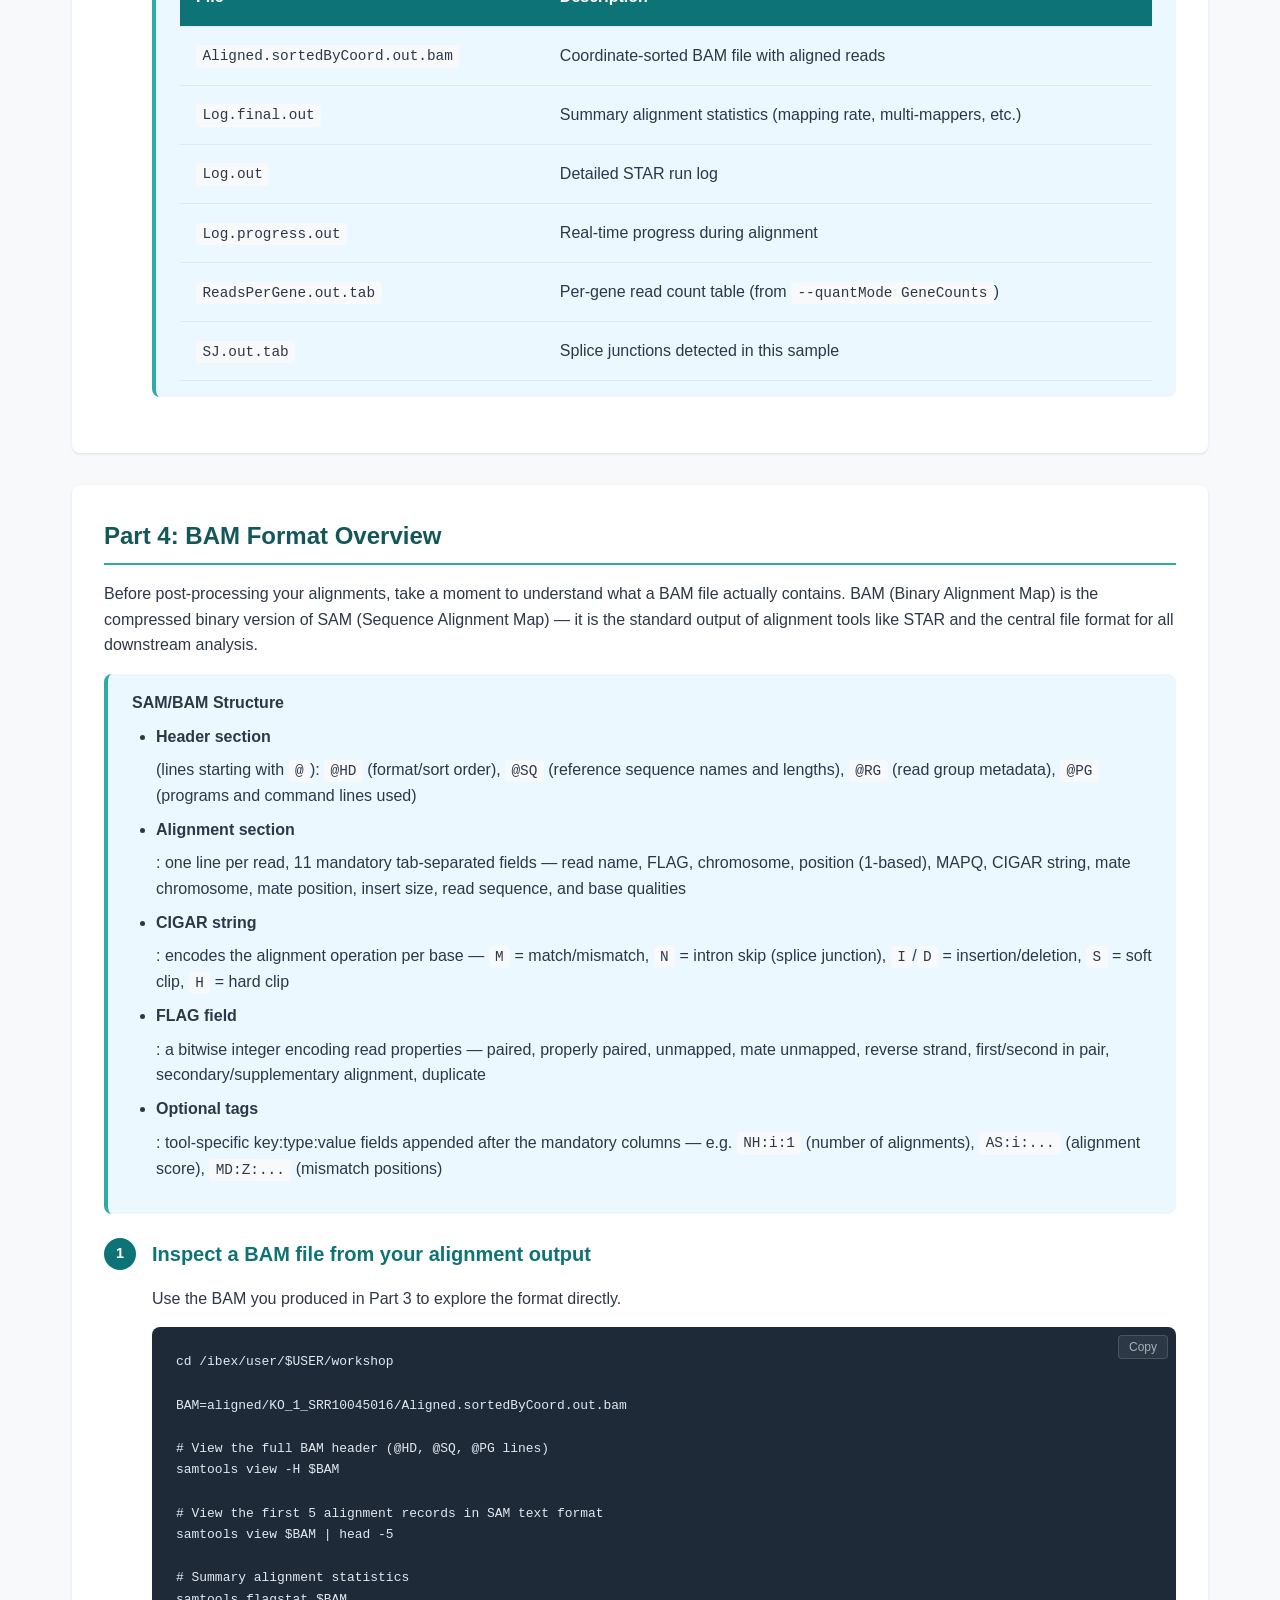
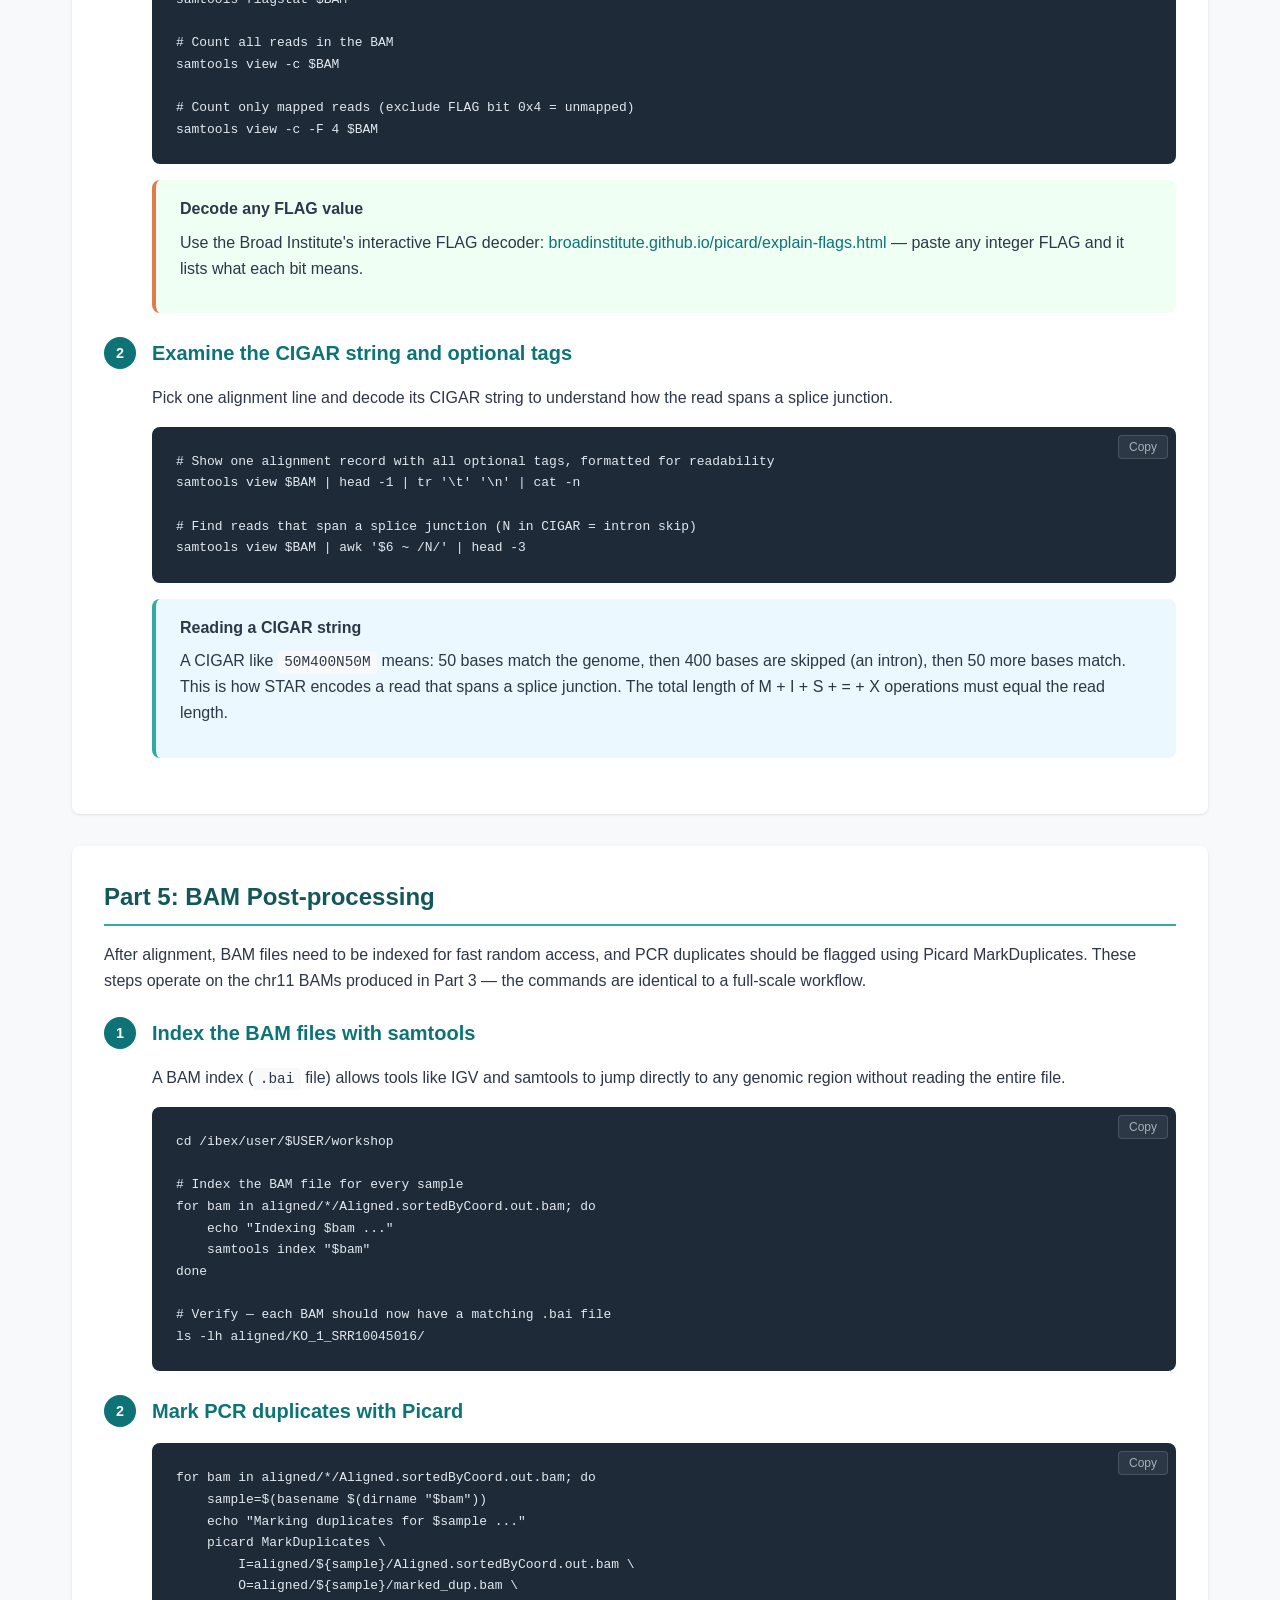
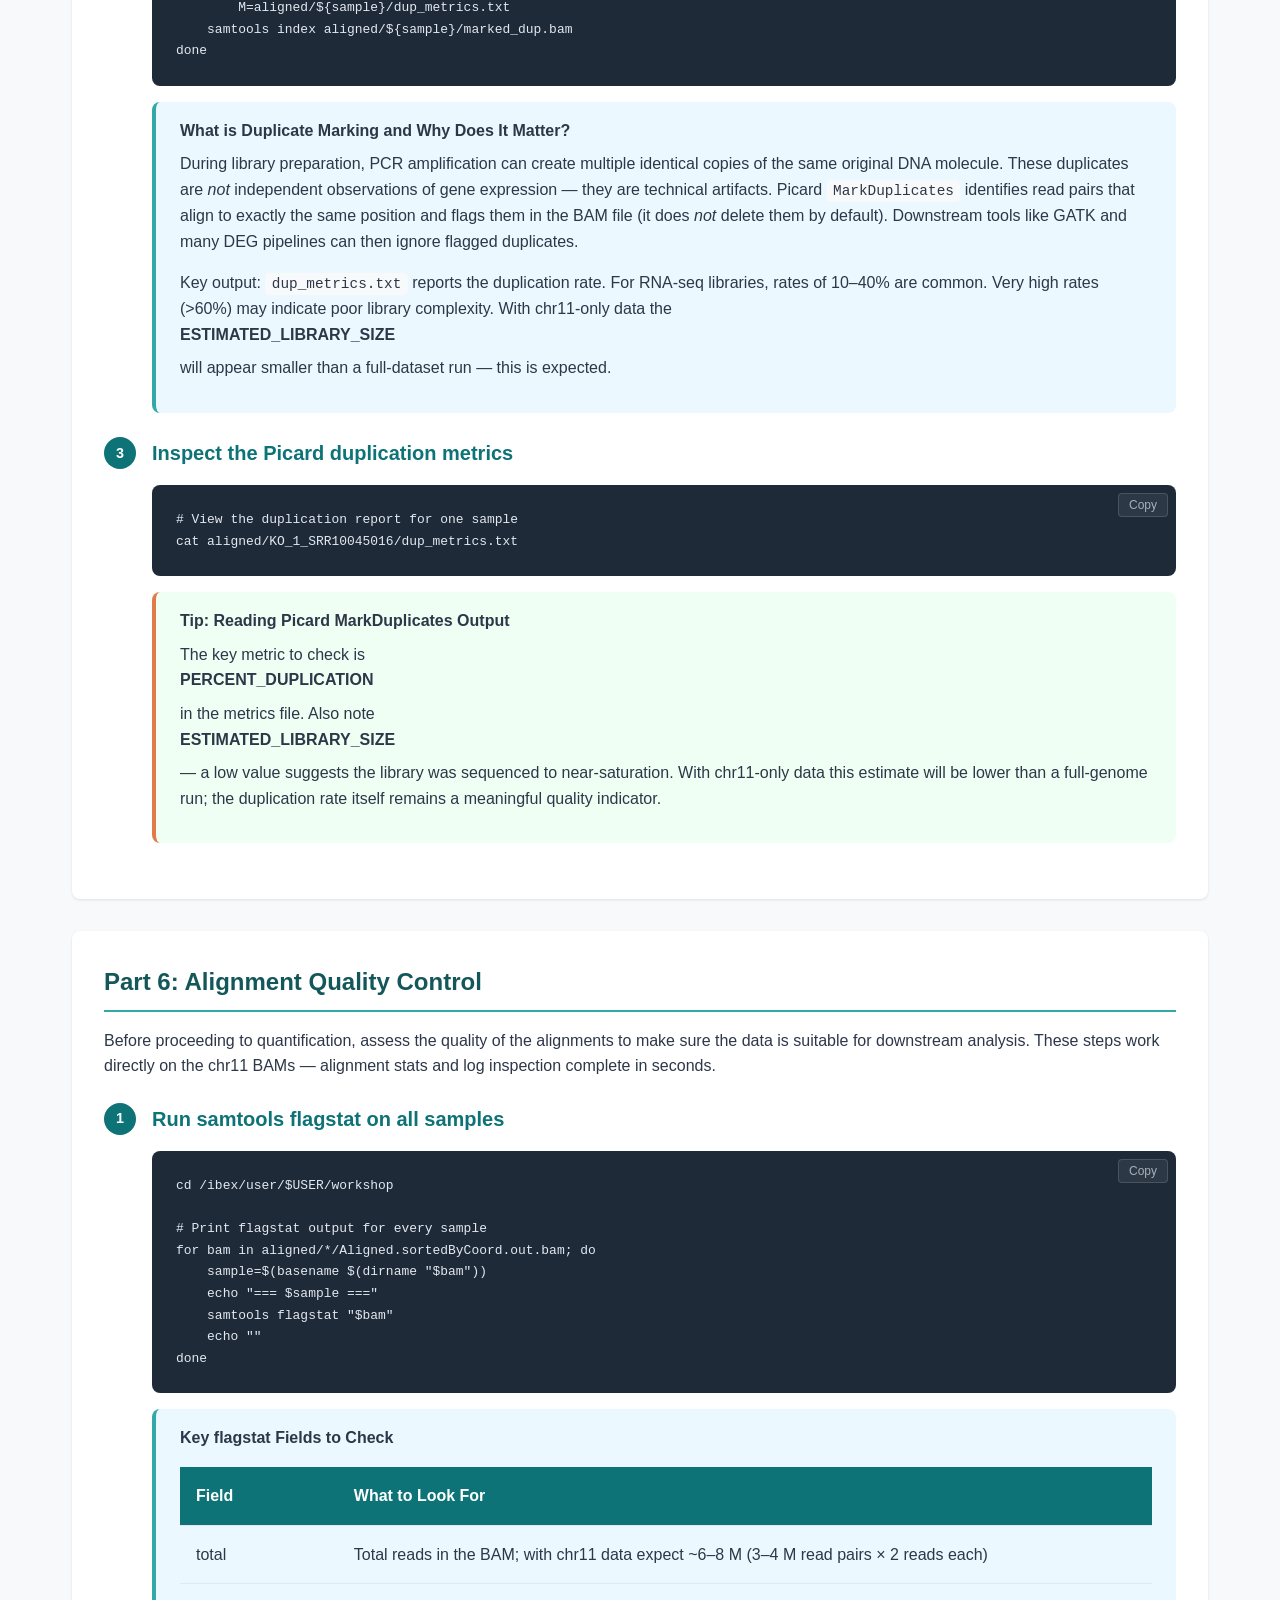
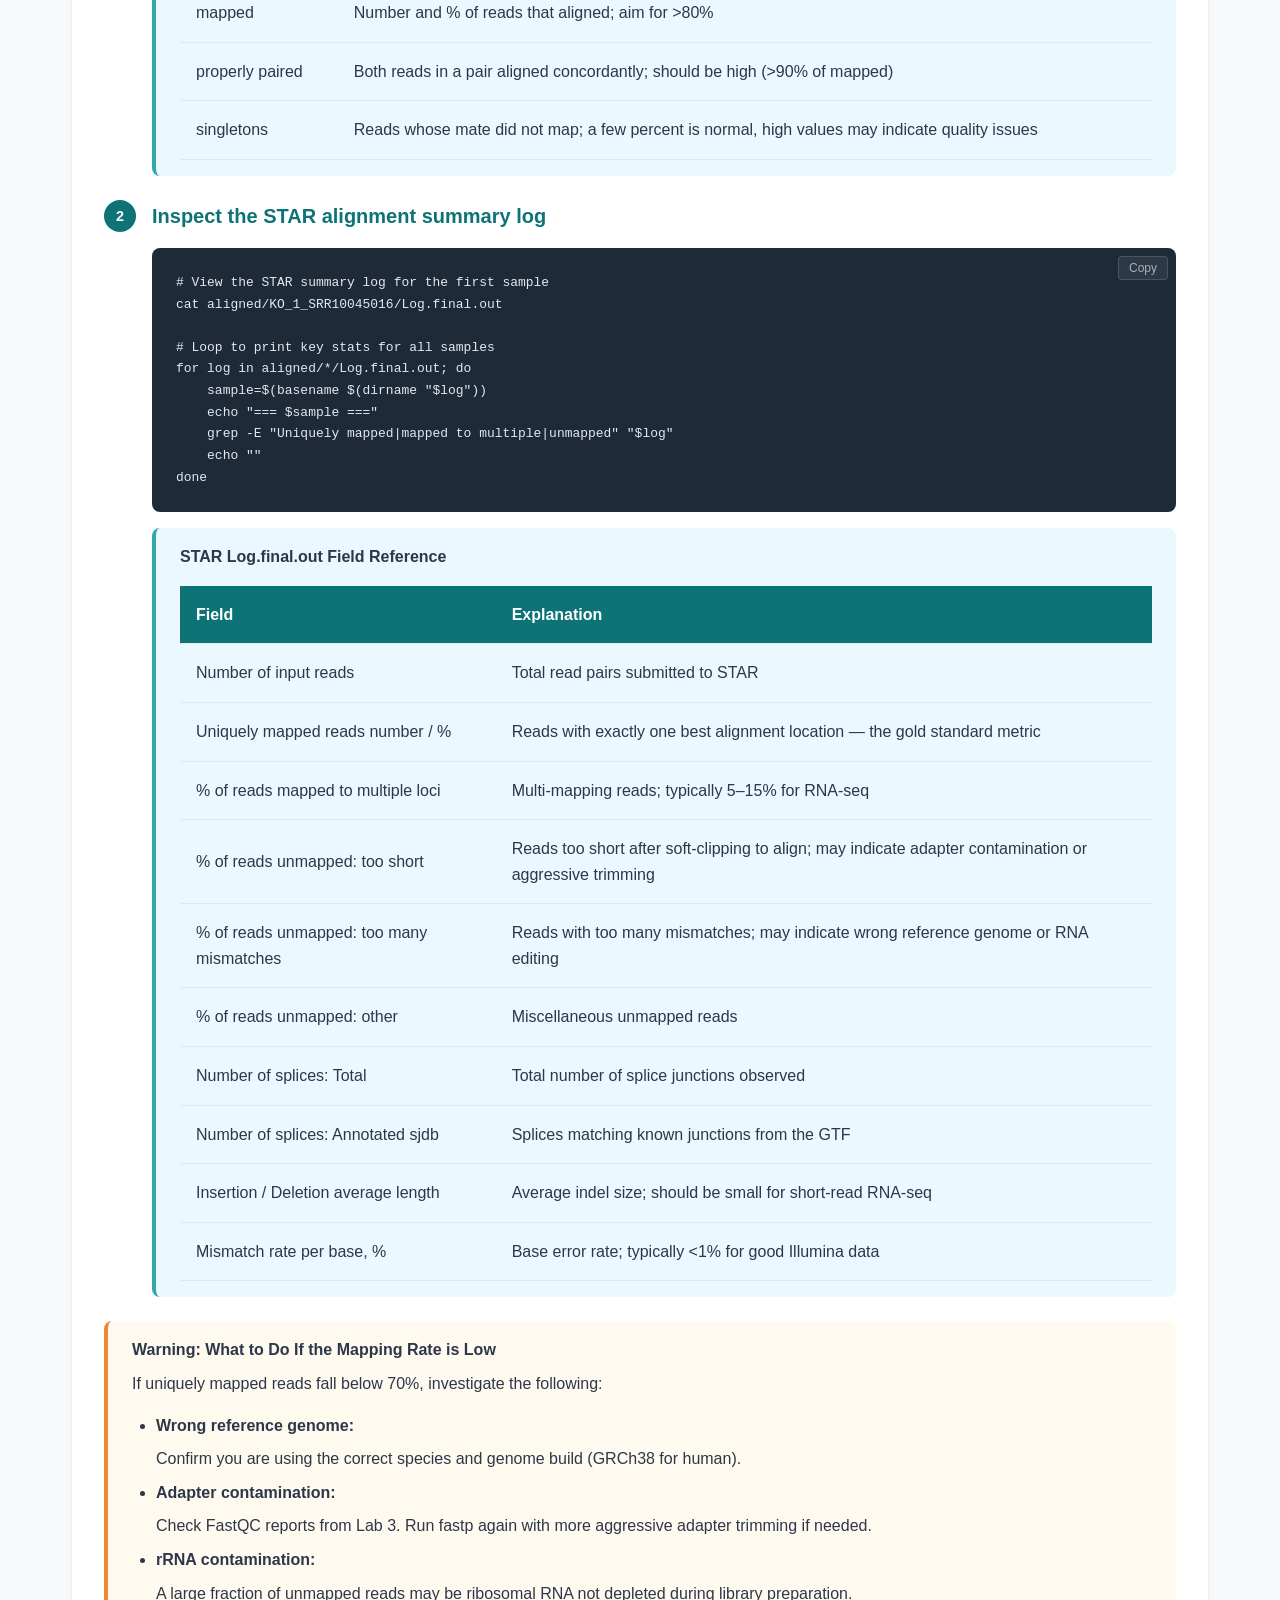
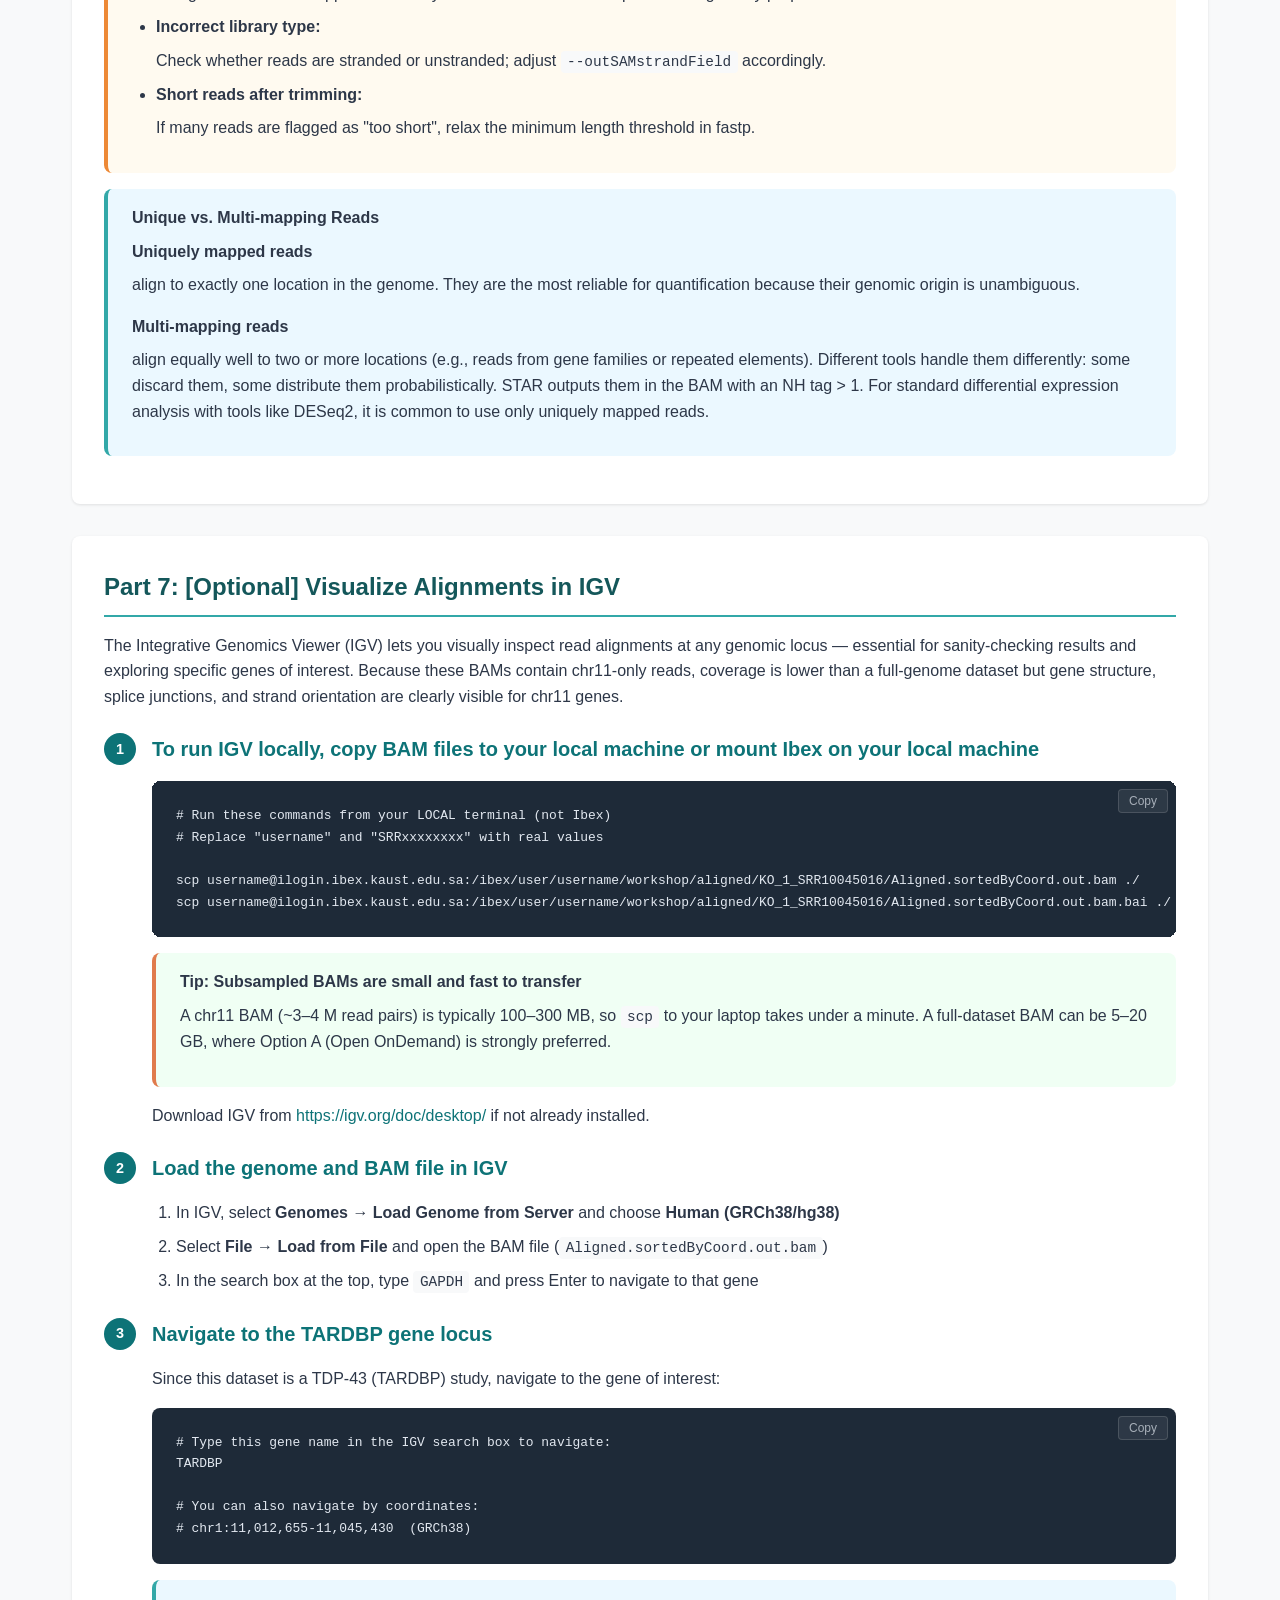
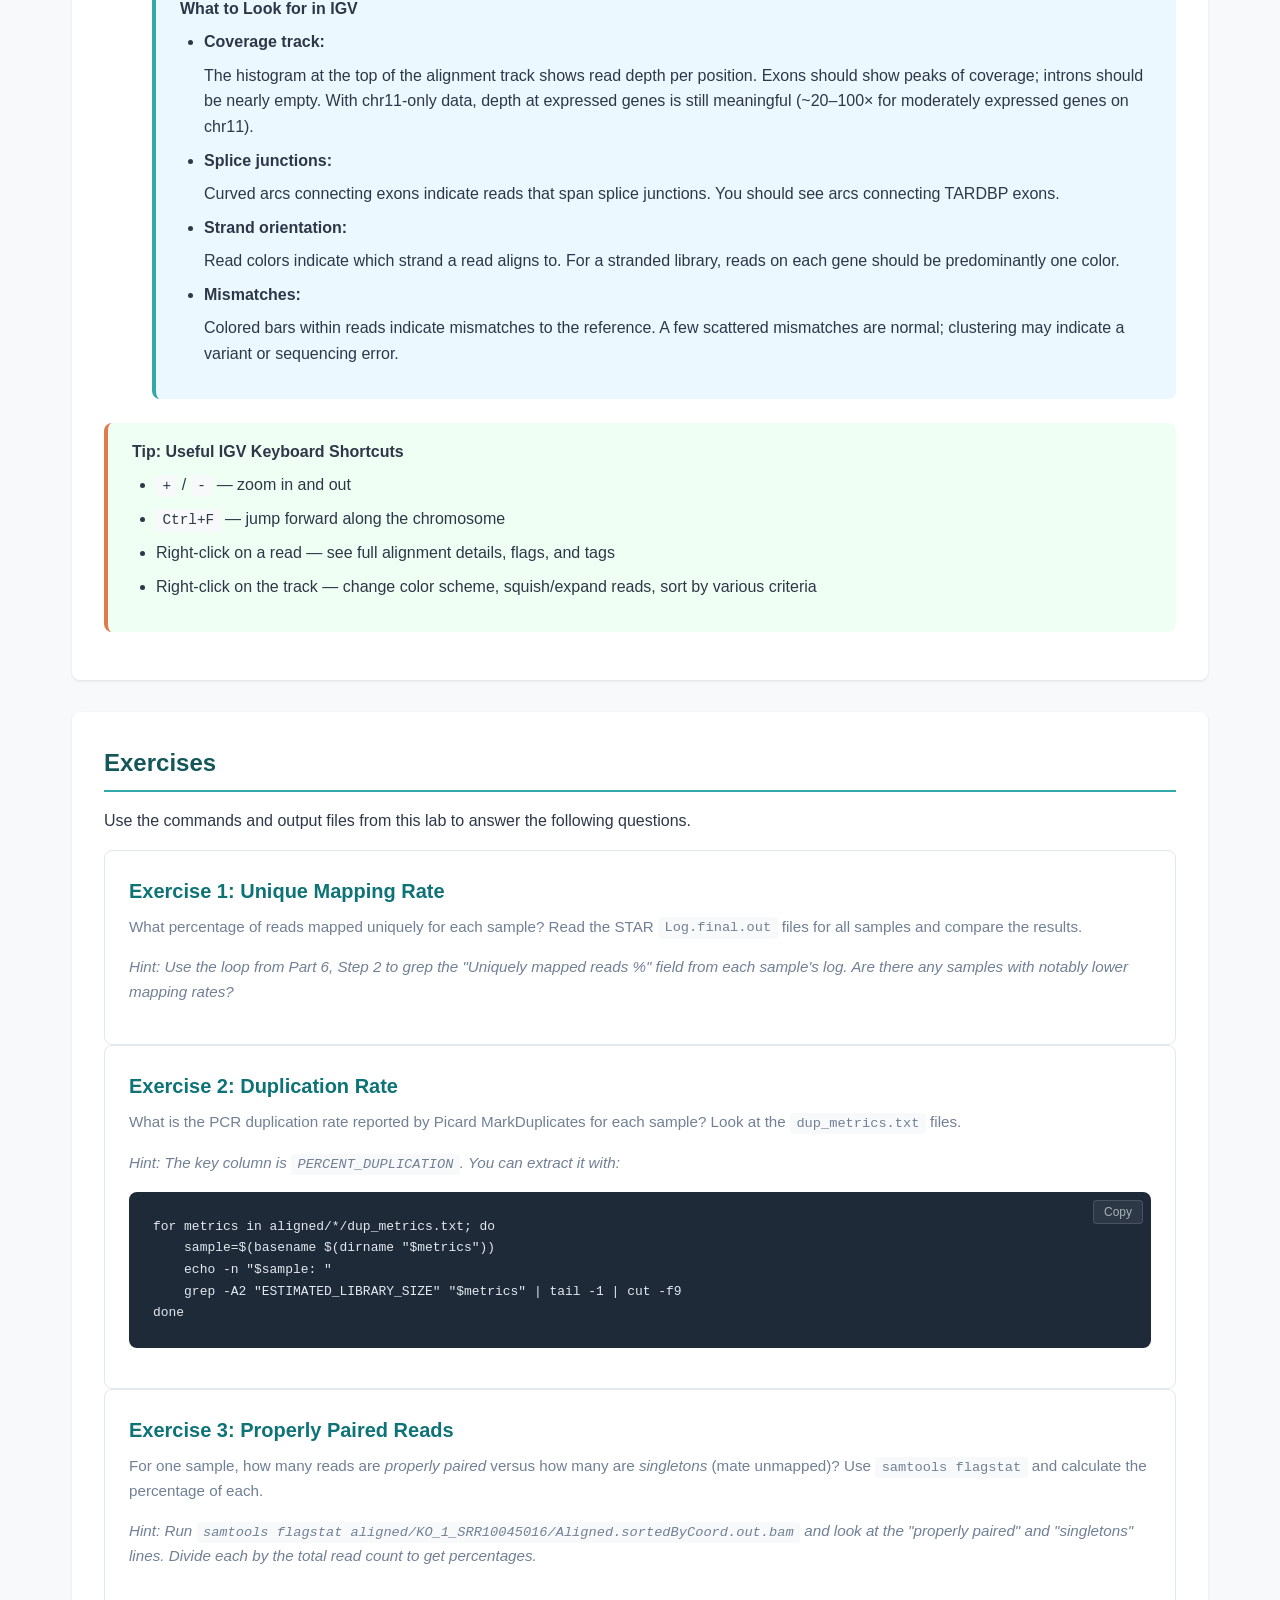
==== commit 9b486aa8: "fix" ====
--- a/html/lab-alignment.html
+++ b/html/lab-alignment.html
@@ -27,9 +27,10 @@
             <a href="#part1"><span class="part-num">Part 1</span><span class="part-label">Setup</span></a>
             <a href="#part2"><span class="part-num">Part 2</span><span class="part-label">Reference &amp; STAR Index</span></a>
             <a href="#part3"><span class="part-num">Part 3</span><span class="part-label">STAR Alignment</span></a>
-            <a href="#part4"><span class="part-num">Part 4</span><span class="part-label">BAM Post-processing</span></a>
-            <a href="#part5"><span class="part-num">Part 5</span><span class="part-label">Alignment QC</span></a>
-            <a href="#part6"><span class="part-num">Part 6</span><span class="part-label">IGV Visualization</span></a>
+            <a href="#part4"><span class="part-num">Part 4</span><span class="part-label">BAM Format</span></a>
+            <a href="#part5"><span class="part-num">Part 5</span><span class="part-label">BAM Post-processing</span></a>
+            <a href="#part6"><span class="part-num">Part 6</span><span class="part-label">Alignment QC</span></a>
+            <a href="#part7"><span class="part-num">Part 7</span><span class="part-label">IGV Visualization</span></a>
         </div>
         <p>In this lab, you will align the <strong>trimmed chromosome 11-filtered</strong> paired-end reads from GSE136366 (a TDP-43 RNA-seq study in human cells) to the <strong>chromosome 11 reference</strong> using STAR. You will then post-process and index the resulting BAM files, assess alignment quality, and visualize the alignments in IGV.</p>
 
@@ -242,10 +243,71 @@
         </section>
 
         <!-- ================================= -->
-        <!-- Part 4: BAM Post-processing        -->
+        <!-- Part 4: BAM Format Overview       -->
         <!-- ================================= -->
         <section id="part4">
-            <h2>Part 4: BAM Post-processing</h2>
+            <h2>Part 4: BAM Format Overview</h2>
+            <p>Before post-processing your alignments, take a moment to understand what a BAM file actually contains. BAM (Binary Alignment Map) is the compressed binary version of SAM (Sequence Alignment Map) — it is the standard output of alignment tools like STAR and the central file format for all downstream analysis.</p>
+
+            <div class="info-box note">
+                <strong>SAM/BAM Structure</strong>
+                <ul>
+                    <li><strong>Header section</strong> (lines starting with <code>@</code>): <code>@HD</code> (format/sort order), <code>@SQ</code> (reference sequence names and lengths), <code>@RG</code> (read group metadata), <code>@PG</code> (programs and command lines used)</li>
+                    <li><strong>Alignment section</strong>: one line per read, 11 mandatory tab-separated fields — read name, FLAG, chromosome, position (1-based), MAPQ, CIGAR string, mate chromosome, mate position, insert size, read sequence, and base qualities</li>
+                    <li><strong>CIGAR string</strong>: encodes the alignment operation per base — <code>M</code> = match/mismatch, <code>N</code> = intron skip (splice junction), <code>I</code>/<code>D</code> = insertion/deletion, <code>S</code> = soft clip, <code>H</code> = hard clip</li>
+                    <li><strong>FLAG field</strong>: a bitwise integer encoding read properties — paired, properly paired, unmapped, mate unmapped, reverse strand, first/second in pair, secondary/supplementary alignment, duplicate</li>
+                    <li><strong>Optional tags</strong>: tool-specific key:type:value fields appended after the mandatory columns — e.g. <code>NH:i:1</code> (number of alignments), <code>AS:i:...</code> (alignment score), <code>MD:Z:...</code> (mismatch positions)</li>
+                </ul>
+            </div>
+
+            <div class="step" data-step="1">
+                <h3>Inspect a BAM file from your alignment output</h3>
+                <p>Use the BAM you produced in Part 3 to explore the format directly.</p>
+                <pre><code>cd /ibex/user/$USER/workshop
+
+BAM=aligned/KO_1_SRR10045016/Aligned.sortedByCoord.out.bam
+
+# View the full BAM header (@HD, @SQ, @PG lines)
+samtools view -H $BAM
+
+# View the first 5 alignment records in SAM text format
+samtools view $BAM | head -5
+
+# Summary alignment statistics
+samtools flagstat $BAM
+
+# Count all reads in the BAM
+samtools view -c $BAM
+
+# Count only mapped reads (exclude FLAG bit 0x4 = unmapped)
+samtools view -c -F 4 $BAM</code></pre>
+                <div class="info-box tip">
+                    <strong>Decode any FLAG value</strong>
+                    <p>Use the Broad Institute's interactive FLAG decoder: <a href="https://broadinstitute.github.io/picard/explain-flags.html" target="_blank" rel="noopener">broadinstitute.github.io/picard/explain-flags.html</a> — paste any integer FLAG and it lists what each bit means.</p>
+                </div>
+            </div>
+
+            <div class="step" data-step="2">
+                <h3>Examine the CIGAR string and optional tags</h3>
+                <p>Pick one alignment line and decode its CIGAR string to understand how the read spans a splice junction.</p>
+                <pre><code># Show one alignment record with all optional tags, formatted for readability
+samtools view $BAM | head -1 | tr '\t' '\n' | cat -n
+
+# Find reads that span a splice junction (N in CIGAR = intron skip)
+samtools view $BAM | awk '$6 ~ /N/' | head -3</code></pre>
+                <div class="info-box note">
+                    <strong>Reading a CIGAR string</strong>
+                    <p>A CIGAR like <code>50M400N50M</code> means: 50 bases match the genome, then 400 bases are skipped (an intron), then 50 more bases match. This is how STAR encodes a read that spans a splice junction. The total length of M + I + S + = + X operations must equal the read length.</p>
+                </div>
+            </div>
+        </section>
+
+
+        <!-- ================================= -->
+        <!-- Part 5: BAM Post-processing        -->
+        <!-- ================================= -->
+        <section id="part5">
+            <h2>Part 5: BAM Post-processing</h2>
             <p>After alignment, BAM files need to be indexed for fast random access, and PCR duplicates should be flagged using Picard MarkDuplicates. These steps operate on the chr11 BAMs produced in Part 3 — the commands are identical to a full-scale workflow.</p>
 
             <div class="step" data-step="1">
@@ -293,10 +355,10 @@
         </section>
 
         <!-- ============================== -->
-        <!-- Part 5: Alignment QC           -->
+        <!-- Part 6: Alignment QC           -->
         <!-- ============================== -->
-        <section id="part5">
-            <h2>Part 5: Alignment Quality Control</h2>
+        <section id="part6">
+            <h2>Part 6: Alignment Quality Control</h2>
             <p>Before proceeding to quantification, assess the quality of the alignments to make sure the data is suitable for downstream analysis. These steps work directly on the chr11 BAMs — alignment stats and log inspection complete in seconds.</p>
 
             <div class="step" data-step="1">
@@ -372,10 +434,10 @@
         </section>
 
         <!-- ================================ -->
-        <!-- Part 6: Visualize in IGV         -->
+        <!-- Part 7: Visualize in IGV         -->
         <!-- ================================ -->
-        <section id="part6">
-            <h2>Part 6: [Optional] Visualize Alignments in IGV</h2>
+        <section id="part7">
+            <h2>Part 7: [Optional] Visualize Alignments in IGV</h2>
             <p>The Integrative Genomics Viewer (IGV) lets you visually inspect read alignments at any genomic locus — essential for sanity-checking results and exploring specific genes of interest. Because these BAMs contain chr11-only reads, coverage is lower than a full-genome dataset but gene structure, splice junctions, and strand orientation are clearly visible for chr11 genes.</p>
 
             <div class="step" data-step="1">
@@ -441,7 +503,7 @@
             <div class="card">
                 <h3>Exercise 1: Unique Mapping Rate</h3>
                 <p>What percentage of reads mapped uniquely for each sample? Read the STAR <code>Log.final.out</code> files for all samples and compare the results.</p>
-                <p><em>Hint: Use the loop from Part 5, Step 2 to grep the "Uniquely mapped reads %" field from each sample's log. Are there any samples with notably lower mapping rates?</em></p>
+                <p><em>Hint: Use the loop from Part 6, Step 2 to grep the "Uniquely mapped reads %" field from each sample's log. Are there any samples with notably lower mapping rates?</em></p>
             </div>
 
             <div class="card">
@@ -475,8 +537,8 @@
             <h2>Summary</h2>
             <p>In this lab, you have:</p>
             <ul>
-                <li>Built a STAR genome index for GRCh38 using a SLURM batch job</li>
-                <li>Aligned all GSE136366 paired-end FASTQ samples to GRCh38 using a SLURM array job</li>
+                <li>Built a STAR genome index for chr11 and aligned all GSE136366 paired-end samples</li>
+                <li>Explored the <strong>BAM/SAM format</strong>: header sections, alignment fields, CIGAR strings, FLAG values, and optional tags using <code>samtools</code></li>
                 <li>Indexed BAM files with <code>samtools index</code> for fast random access</li>
                 <li>Marked PCR duplicates with <code>picard MarkDuplicates</code> and inspected duplication rates</li>
                 <li>Assessed alignment quality using <code>samtools flagstat</code> and the STAR <code>Log.final.out</code> summary</li>
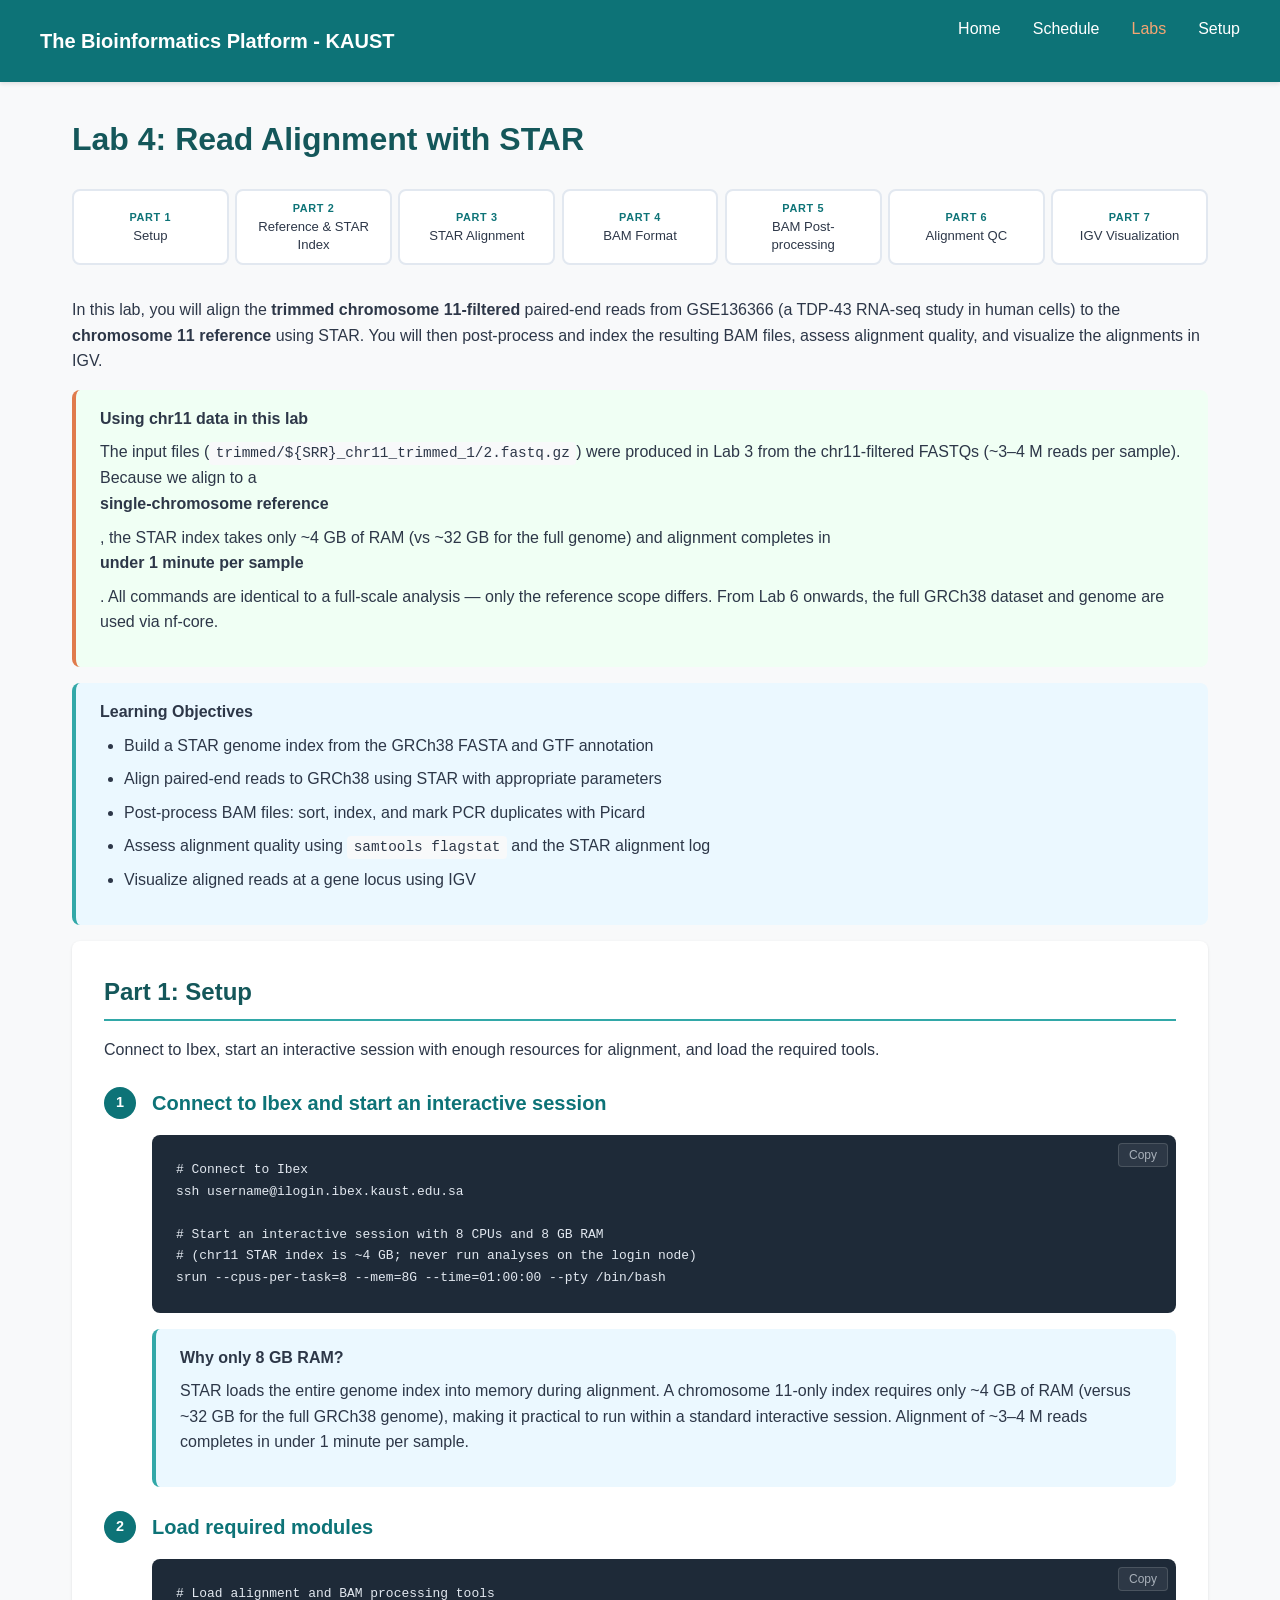
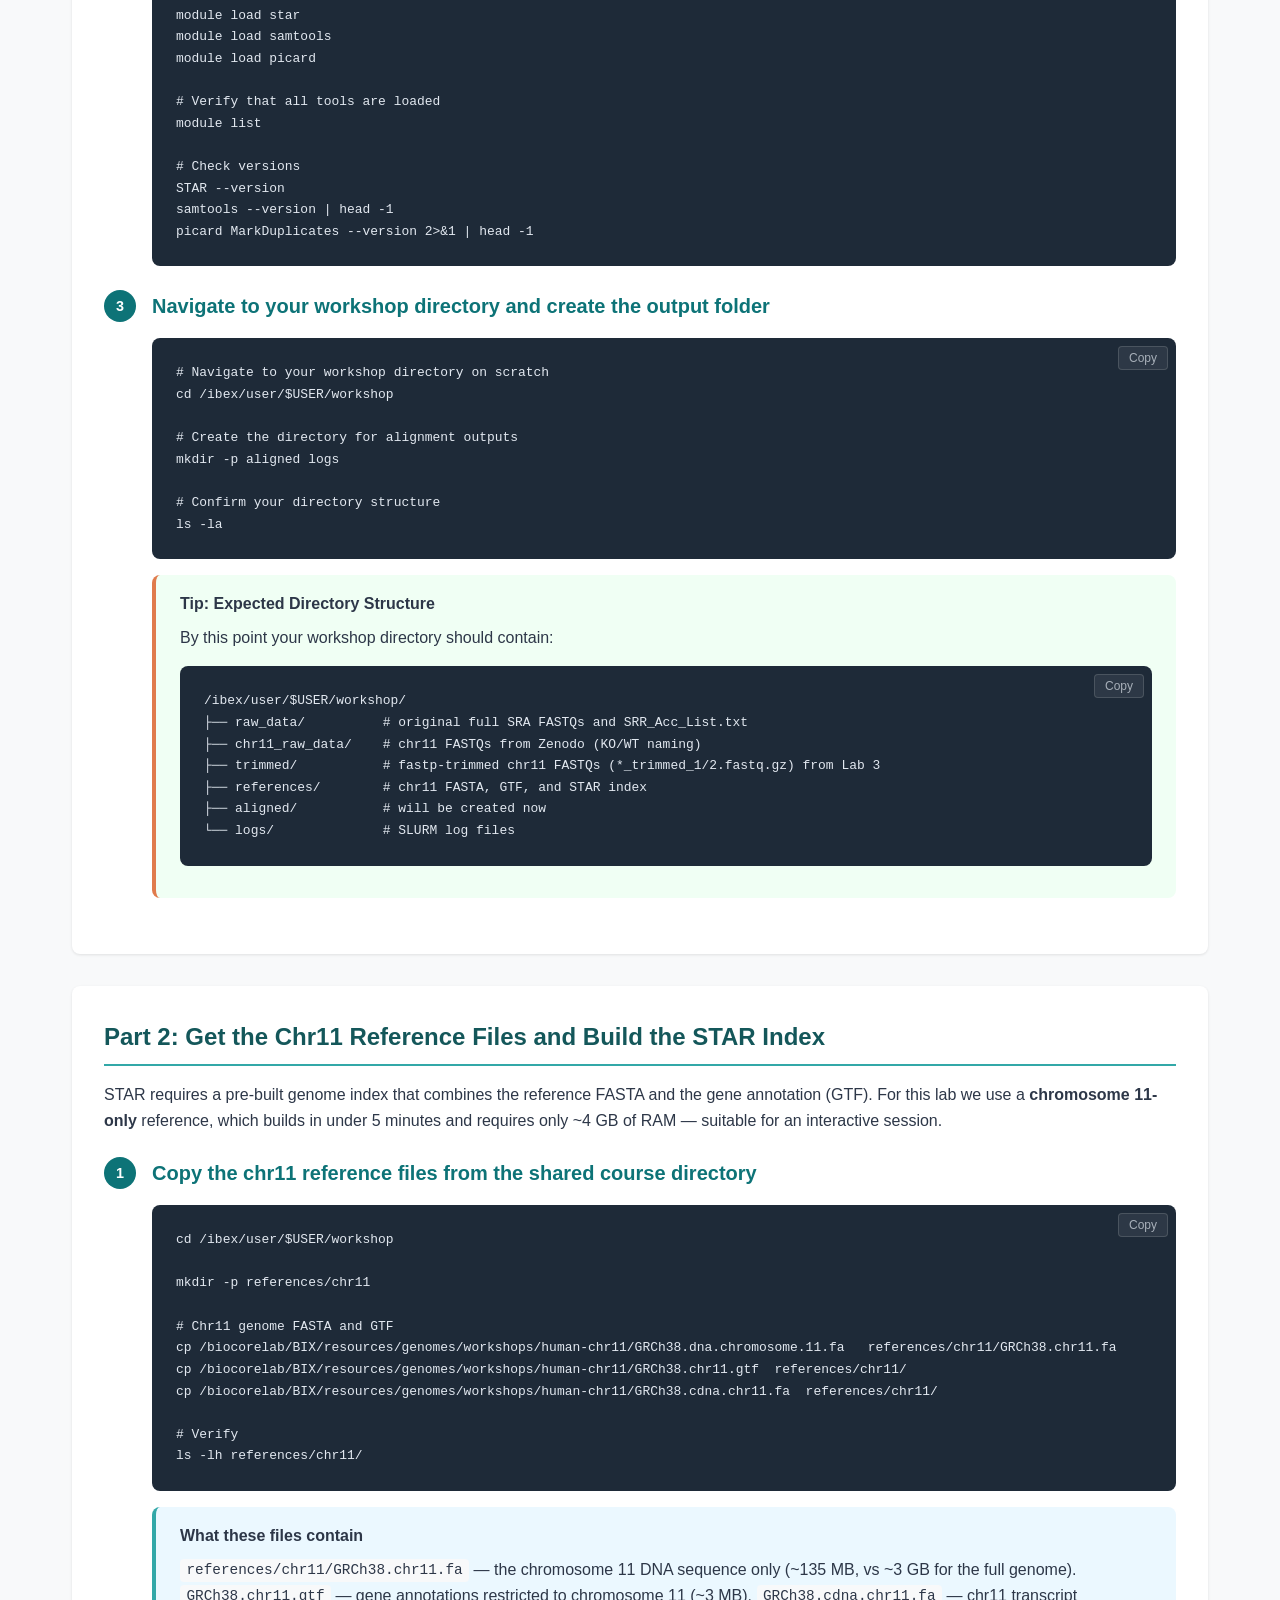
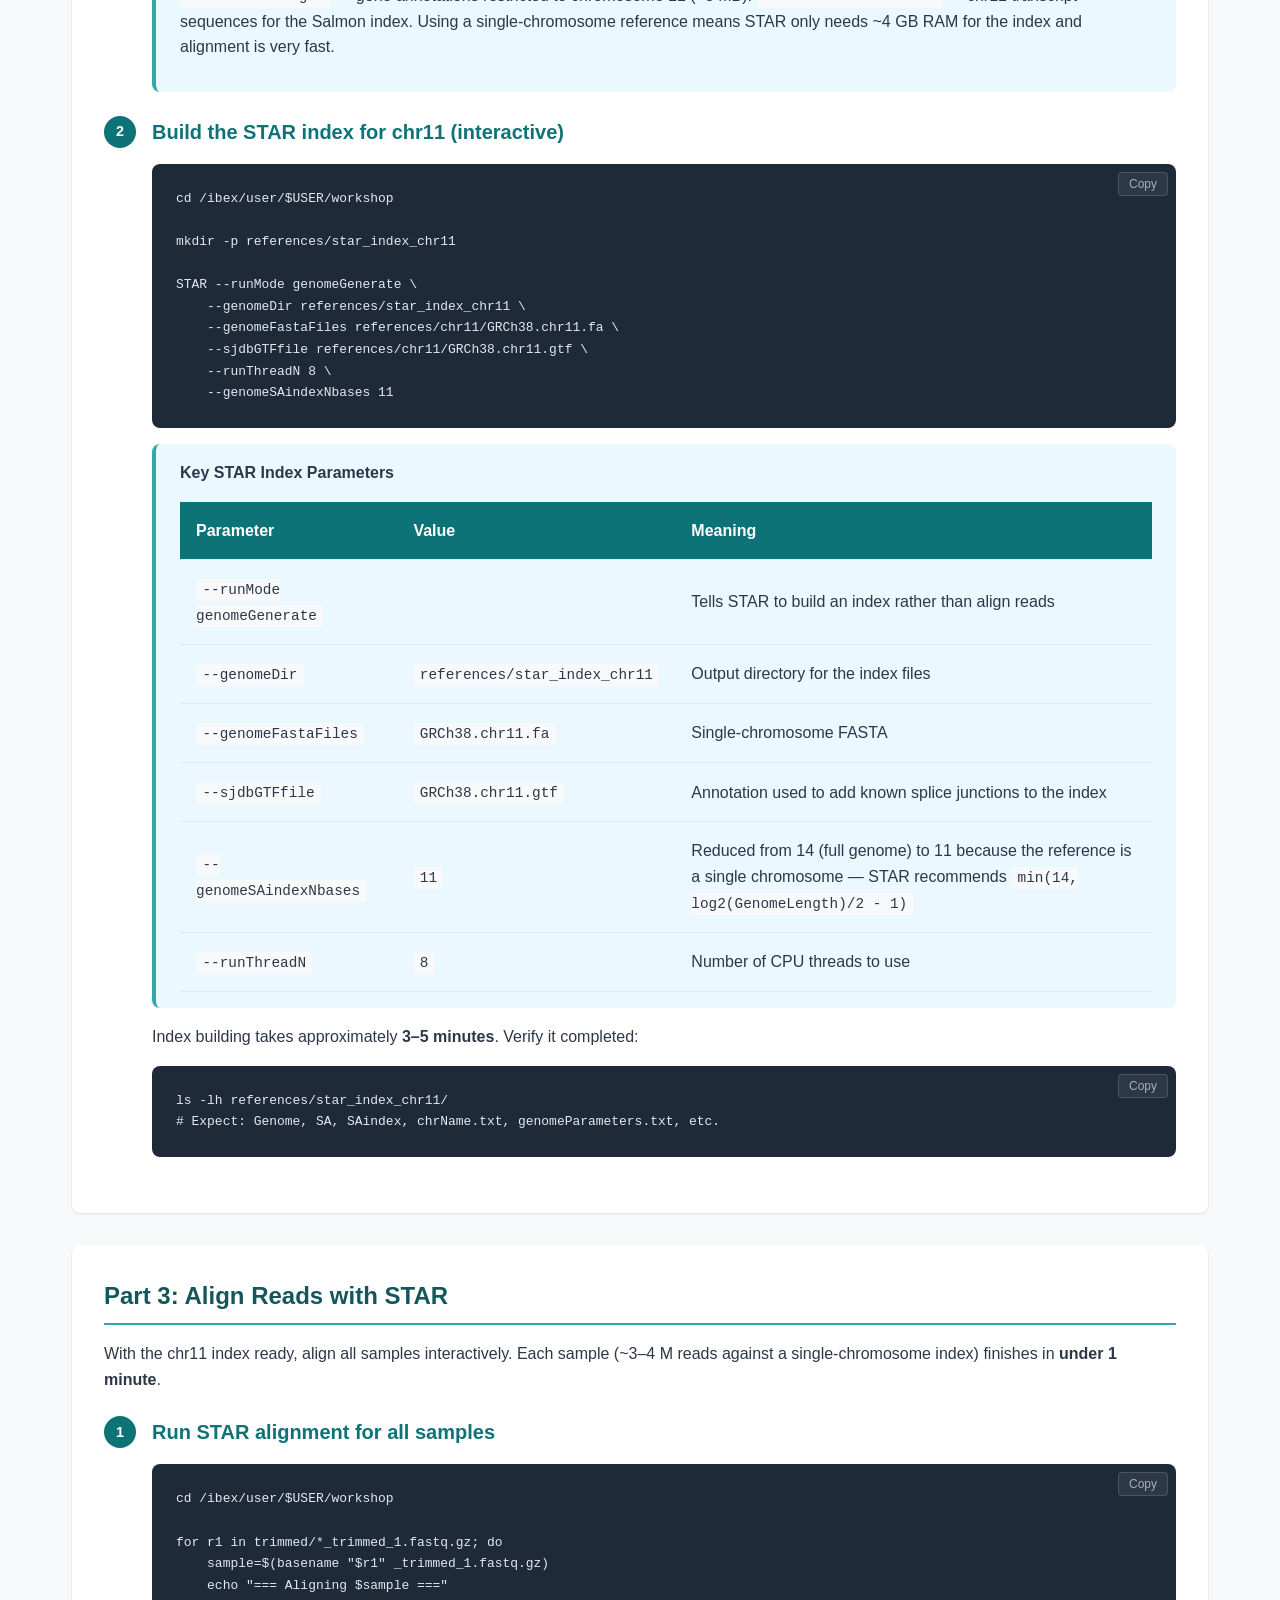
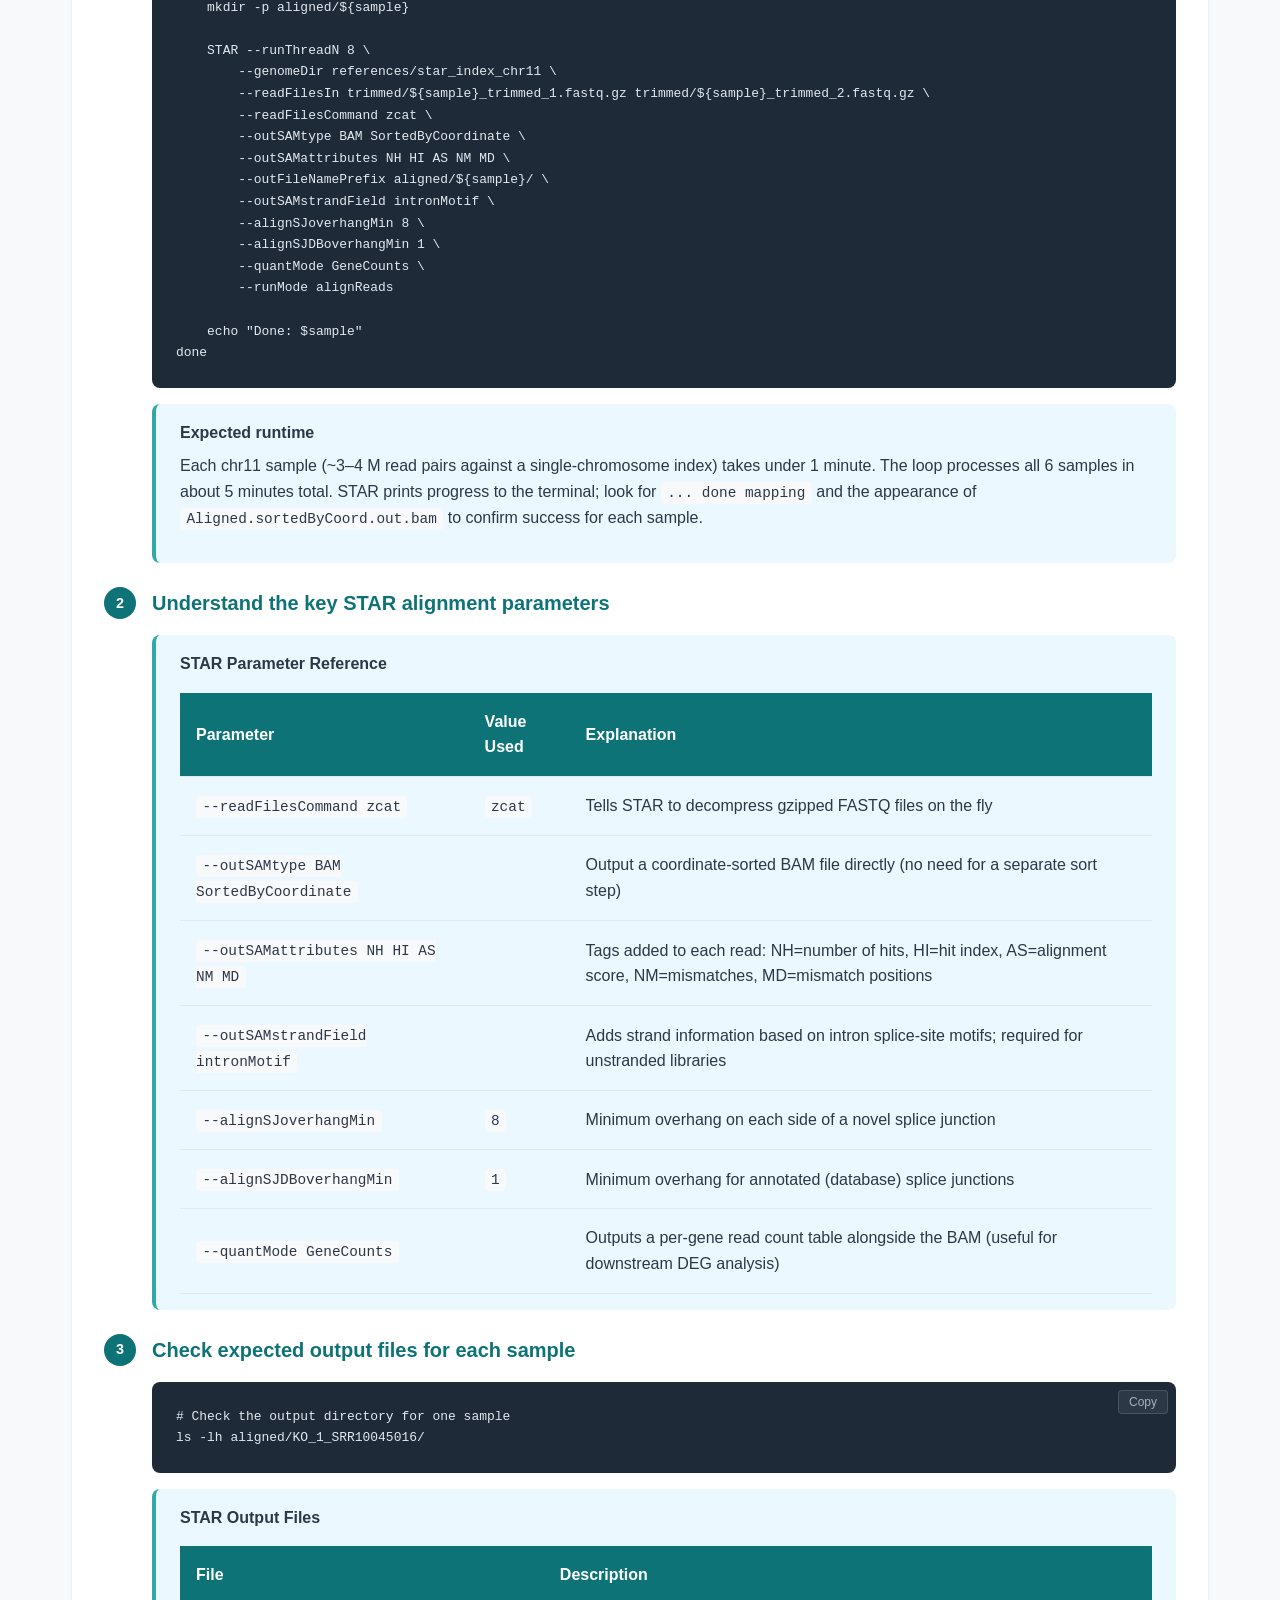
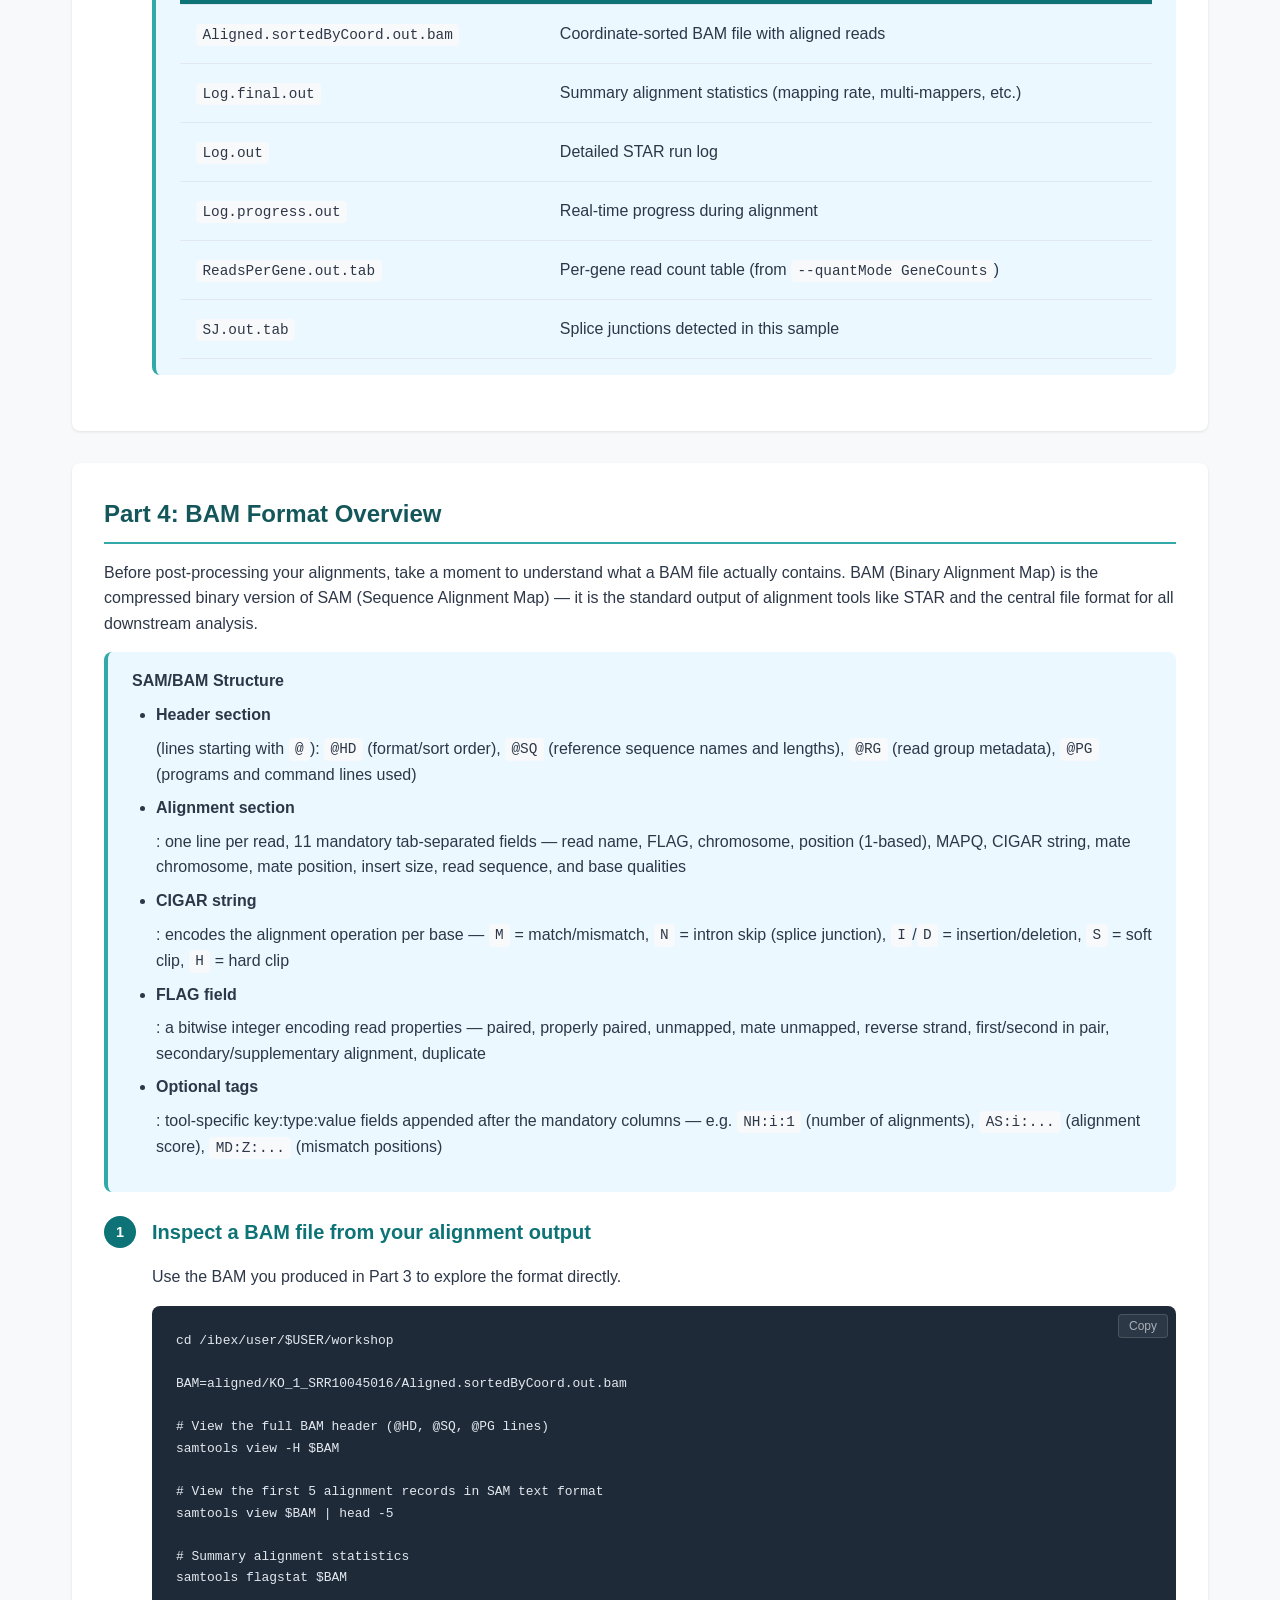
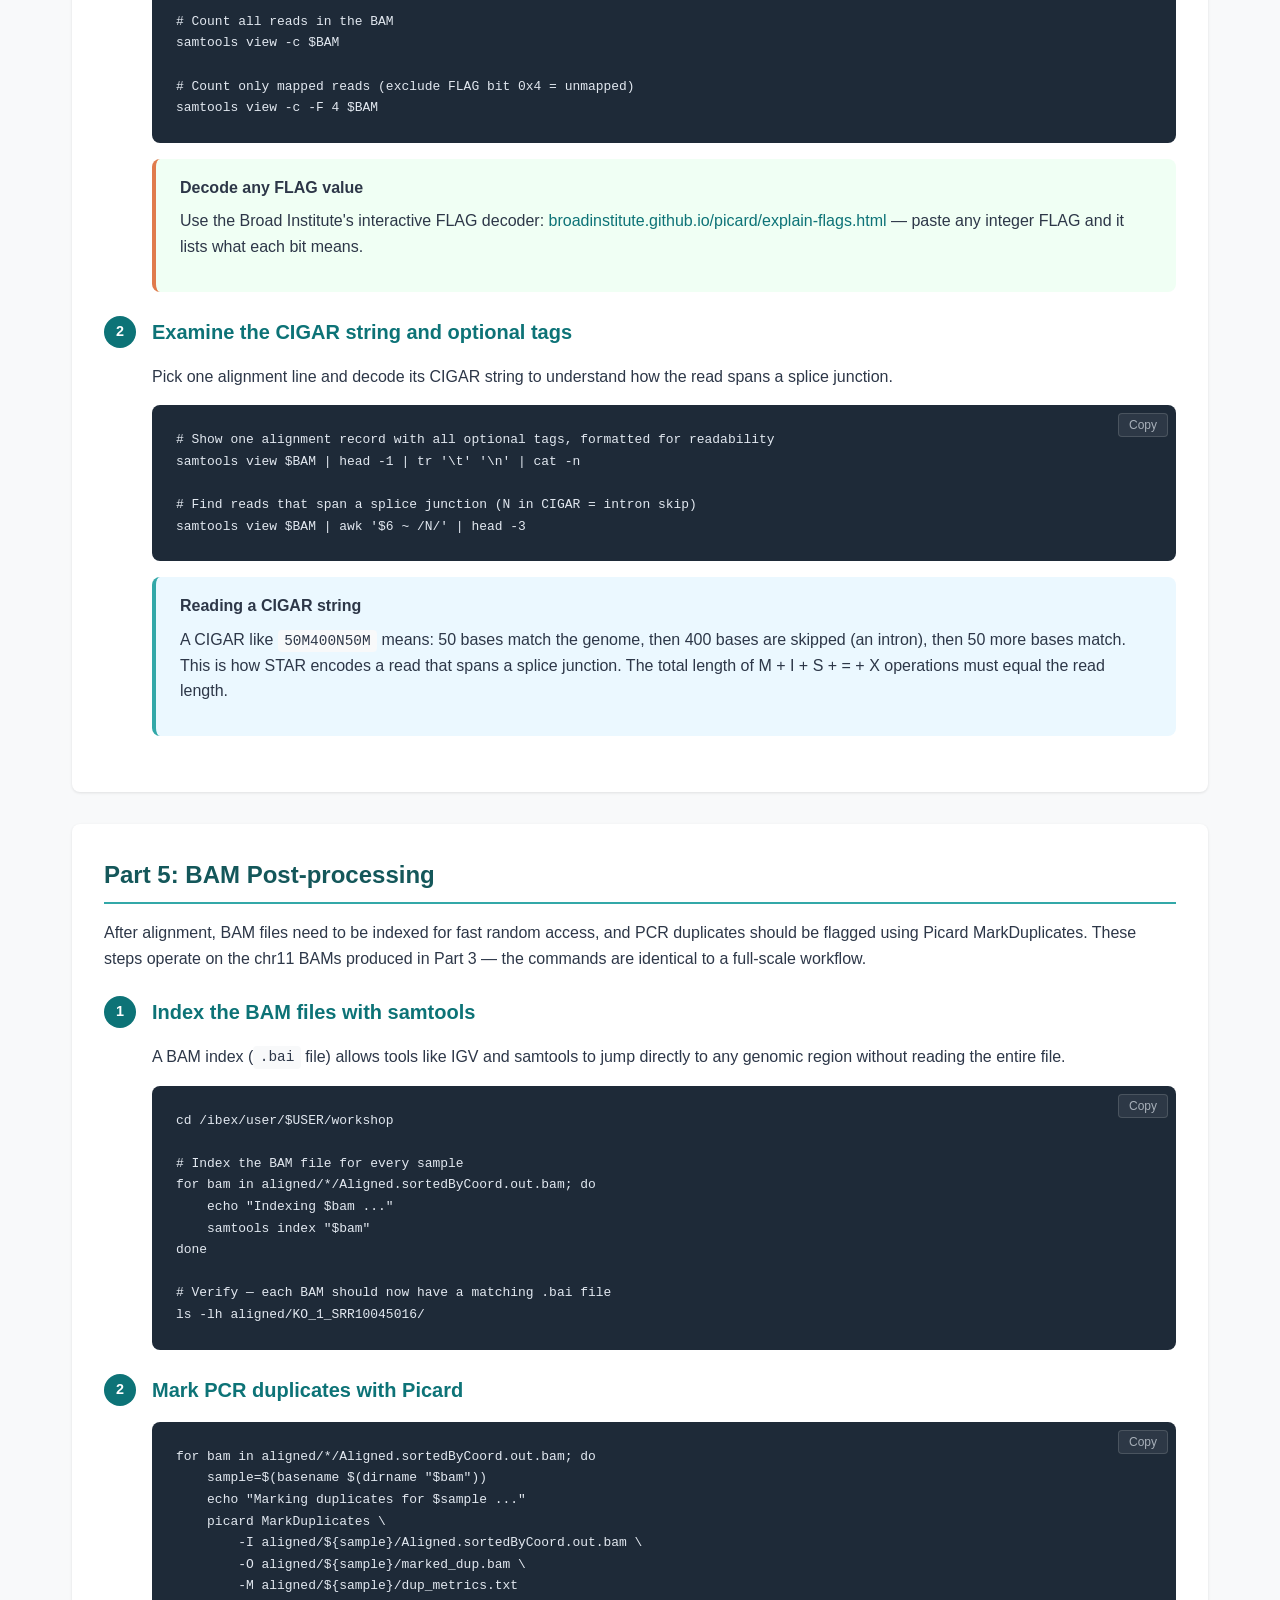
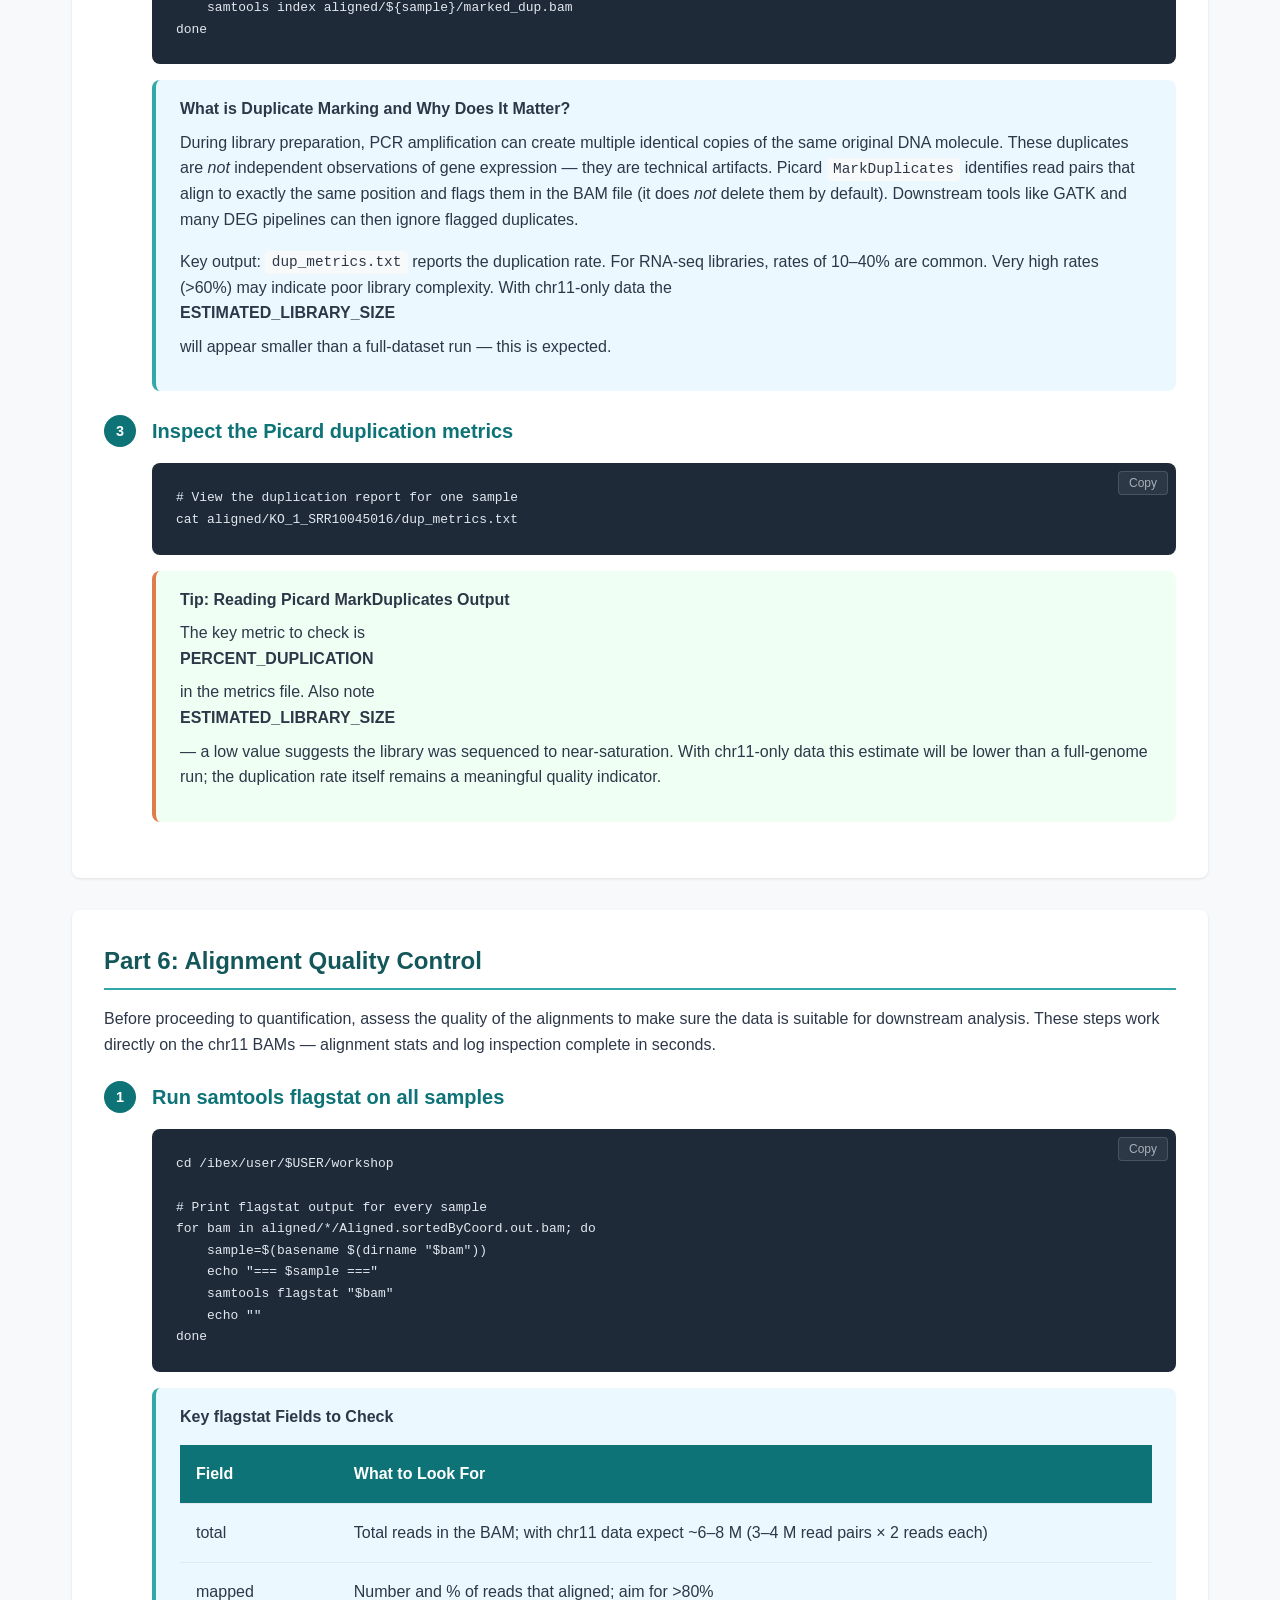
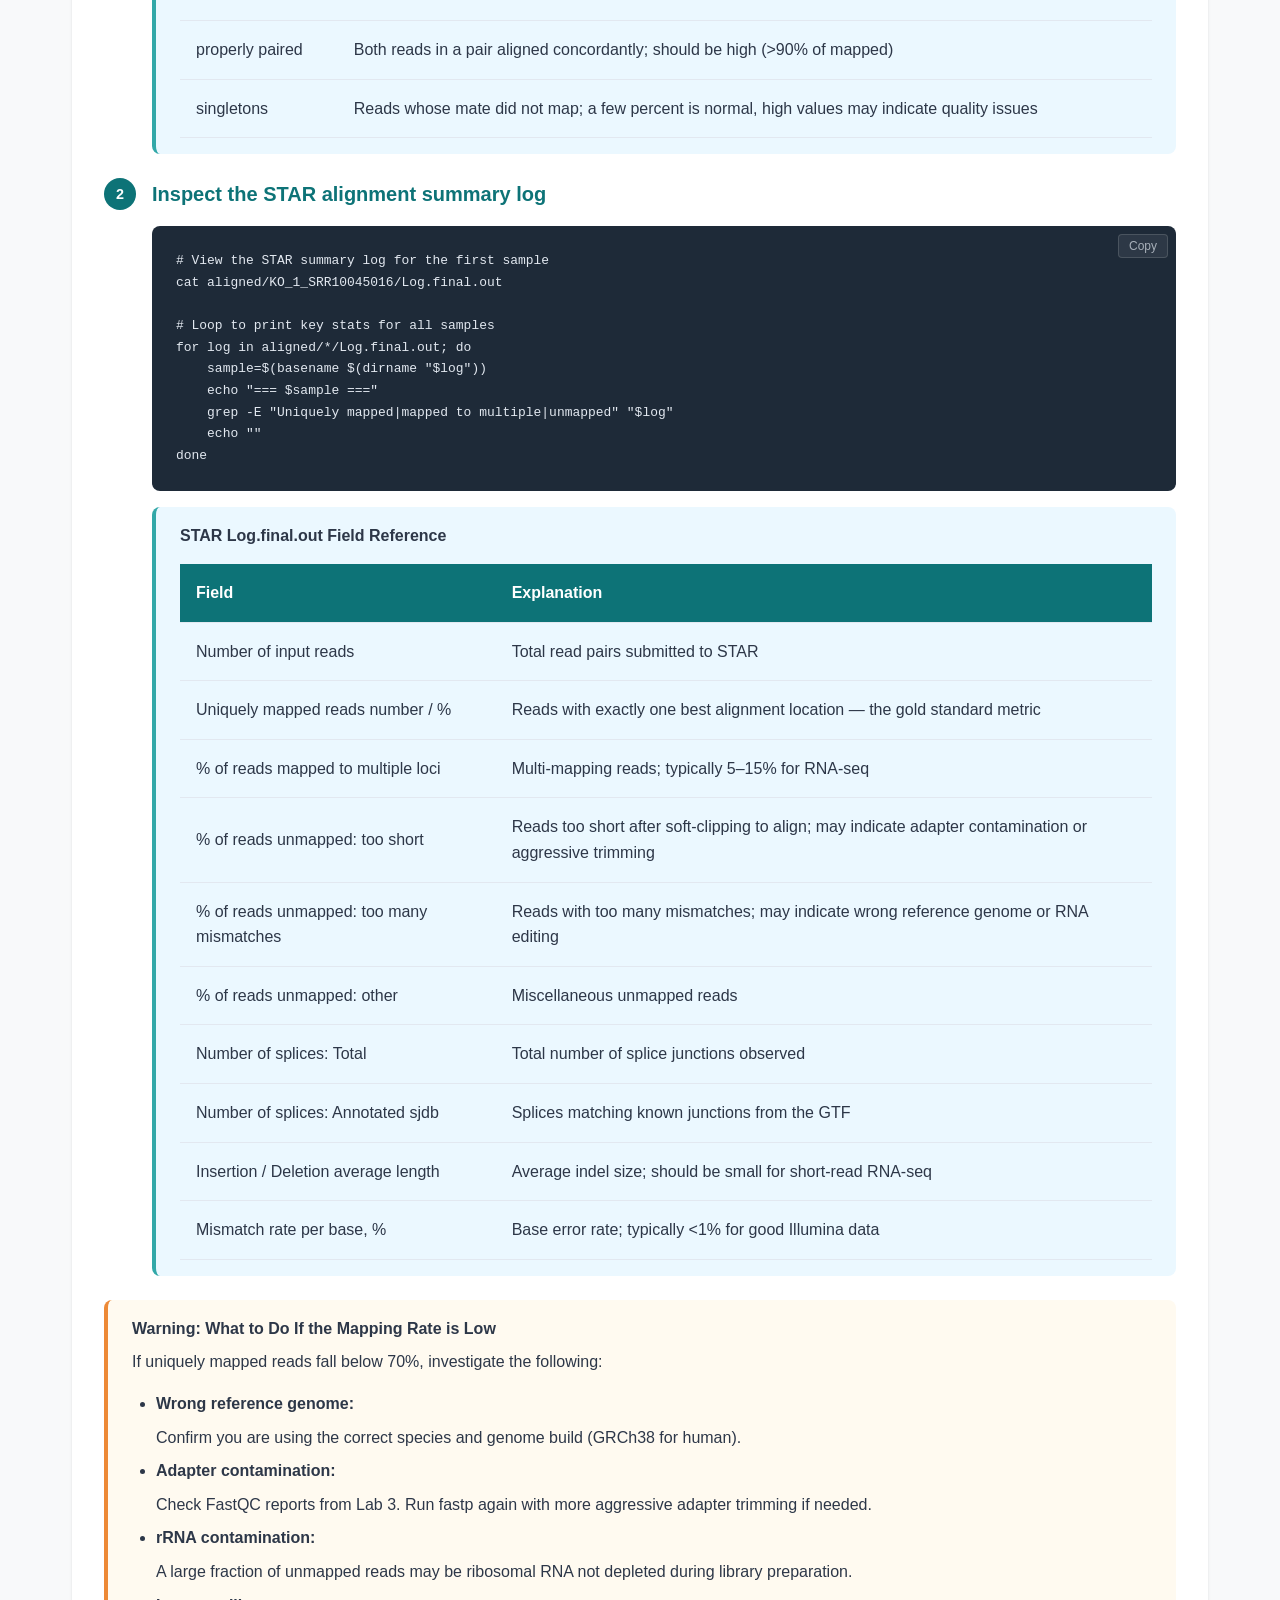
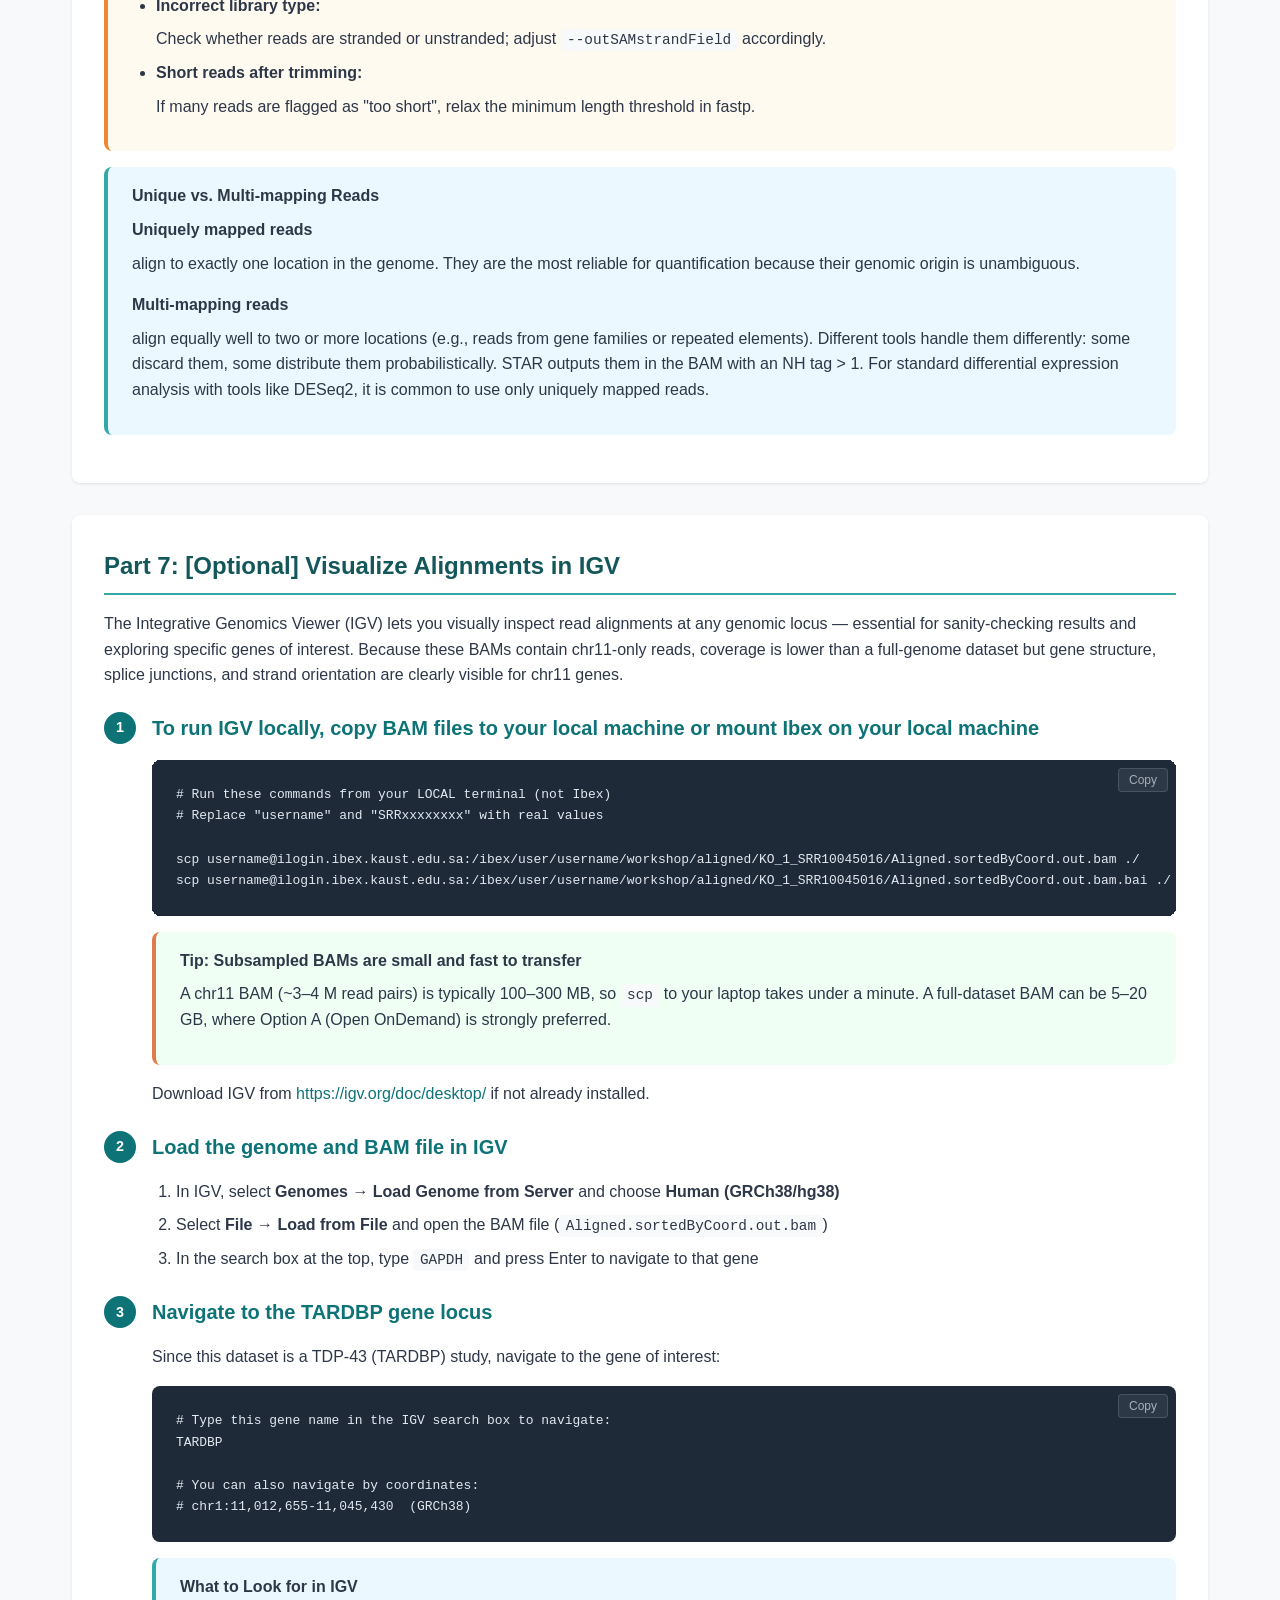
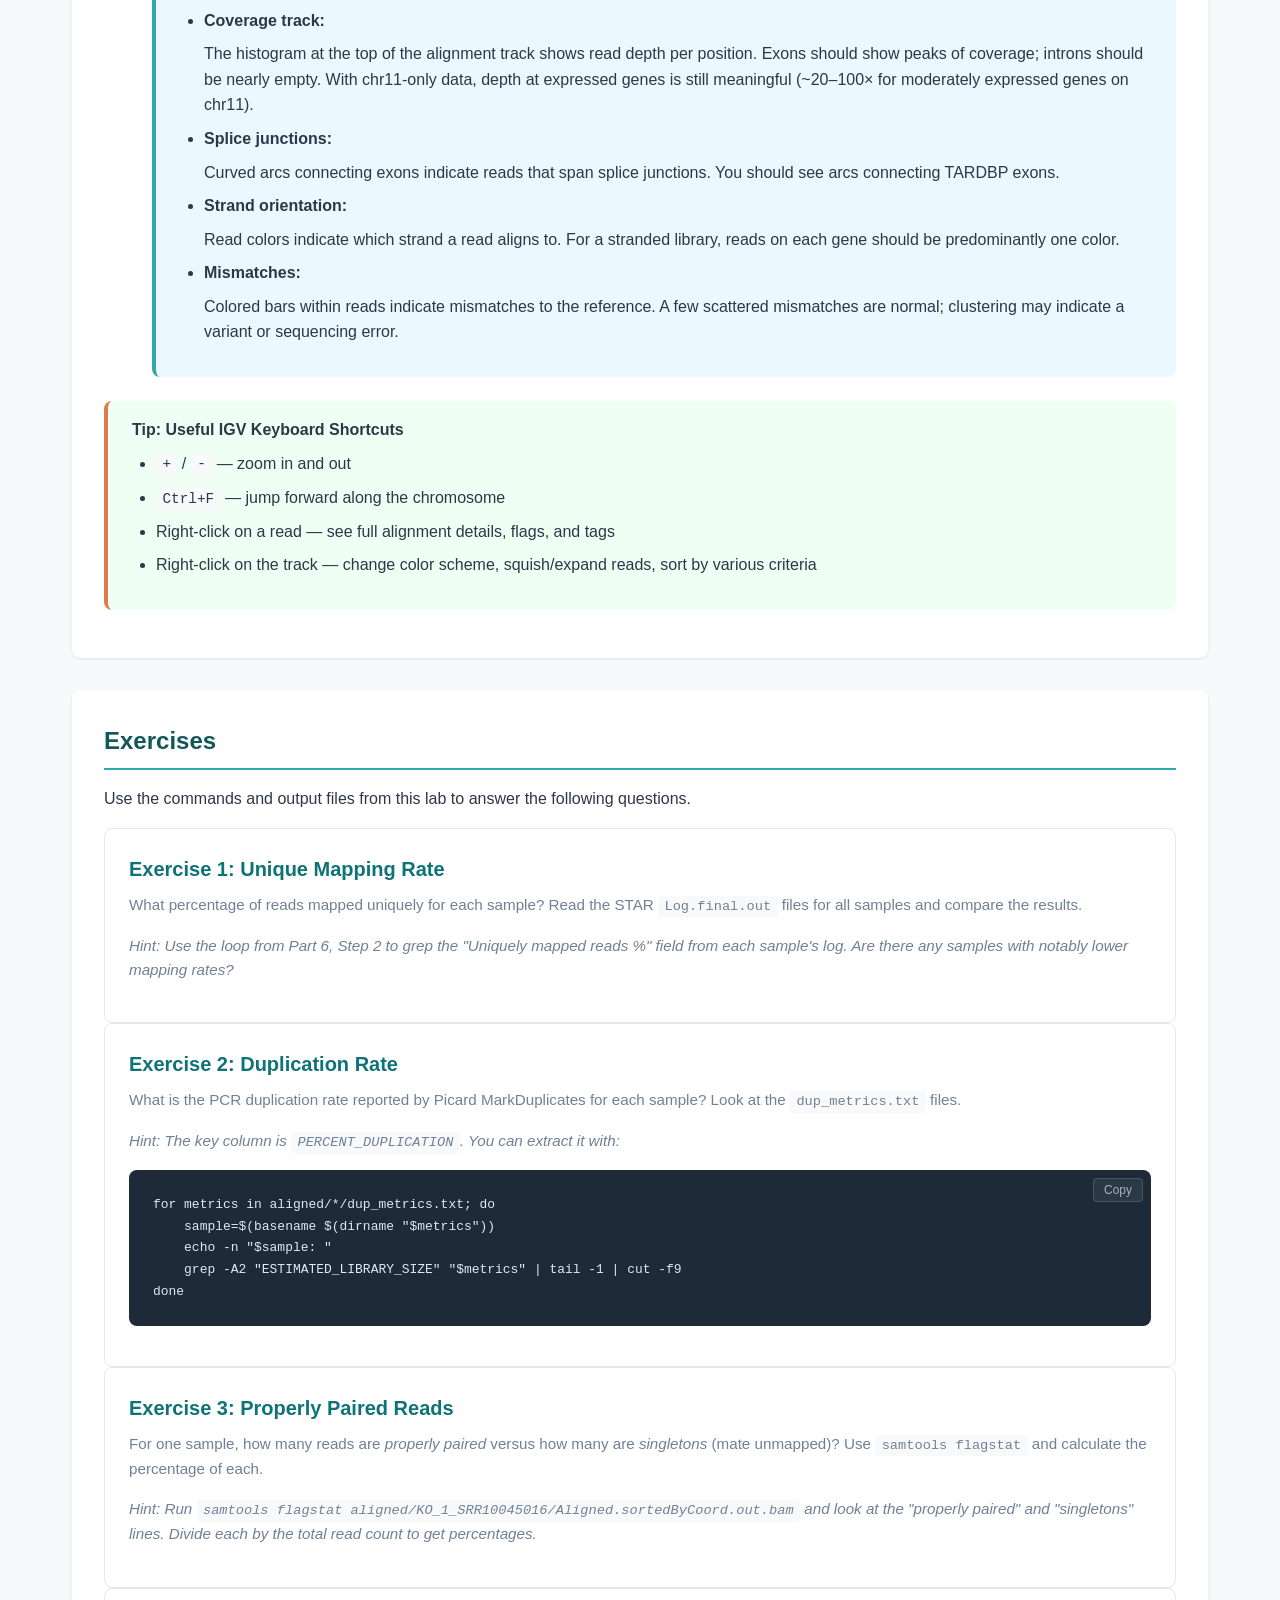
==== commit c7ccf0f8: "updated lab4" ====
--- a/html/lab-alignment.html
+++ b/html/lab-alignment.html
@@ -3,7 +3,7 @@
 <head>
     <meta charset="UTF-8">
     <meta name="viewport" content="width=device-width, initial-scale=1.0">
-    <title>Lab 4: Read Alignment with STAR — RNA-seq Comprehensive Course</title>
+    <title>Lab 4: Read Alignment with STAR — RNA-seq Data Analysis Course</title>
     <link rel="stylesheet" href="../css/style.css">
 </head>
 <body>
@@ -123,19 +123,18 @@
                 <h3>Copy the chr11 reference files from the shared course directory</h3>
                 <pre><code>cd /ibex/user/$USER/workshop
 
-SHARED=/biocorelab/BIX/resources/genomes/workshops/human-chr11
 mkdir -p references/chr11
 
 # Chr11 genome FASTA and GTF
-cp ${SHARED}/GRCh38.dna.chromosome.11.fa   references/chr11/
-cp ${SHARED}/GRCh38.chr11.gtf  references/chr11/
-cp ${SHARED}/GRCh38.cdna.chr11.fa  references/chr11/
+cp /biocorelab/BIX/resources/genomes/workshops/human-chr11/GRCh38.dna.chromosome.11.fa   references/chr11/GRCh38.chr11.fa
+cp /biocorelab/BIX/resources/genomes/workshops/human-chr11/GRCh38.chr11.gtf  references/chr11/
+cp /biocorelab/BIX/resources/genomes/workshops/human-chr11/GRCh38.cdna.chr11.fa  references/chr11/
 
 # Verify
 ls -lh references/chr11/</code></pre>
                 <div class="info-box note">
                     <strong>What these files contain</strong>
-                    <p><code>GRCh38.dna.chromosome.11.fa</code> — the chromosome 11 DNA sequence only (~135 MB, vs ~3 GB for the full genome). <code>GRCh38.chr11.gtf</code> — gene annotations restricted to chromosome 11 (~3 MB). <code>GRCh38.cdna.chr11.fa</code> — chr11 transcript sequences for the Salmon index. Using a single-chromosome reference means STAR only needs ~4 GB RAM for the index and alignment is very fast.</p>
+                    <p><code>references/chr11/GRCh38.chr11.fa</code> — the chromosome 11 DNA sequence only (~135 MB, vs ~3 GB for the full genome). <code>GRCh38.chr11.gtf</code> — gene annotations restricted to chromosome 11 (~3 MB). <code>GRCh38.cdna.chr11.fa</code> — chr11 transcript sequences for the Salmon index. Using a single-chromosome reference means STAR only needs ~4 GB RAM for the index and alignment is very fast.</p>
                 </div>
             </div>
 
@@ -331,9 +330,9 @@
     sample=$(basename $(dirname "$bam"))
     echo "Marking duplicates for $sample ..."
     picard MarkDuplicates \
-        I=aligned/${sample}/Aligned.sortedByCoord.out.bam \
-        O=aligned/${sample}/marked_dup.bam \
-        M=aligned/${sample}/dup_metrics.txt
+        -I aligned/${sample}/Aligned.sortedByCoord.out.bam \
+        -O aligned/${sample}/marked_dup.bam \
+        -M aligned/${sample}/dup_metrics.txt
     samtools index aligned/${sample}/marked_dup.bam
 done</code></pre>
                 <div class="info-box note">
@@ -553,7 +552,7 @@
     </main>
 
     <footer>
-        <p>RNA-seq Comprehensive Course &mdash; KAUST Bioinformatics Platform</p>
+        <p>RNA-seq Data Analysis Course &mdash; KAUST Bioinformatics Platform</p>
     </footer>
 
     <script>
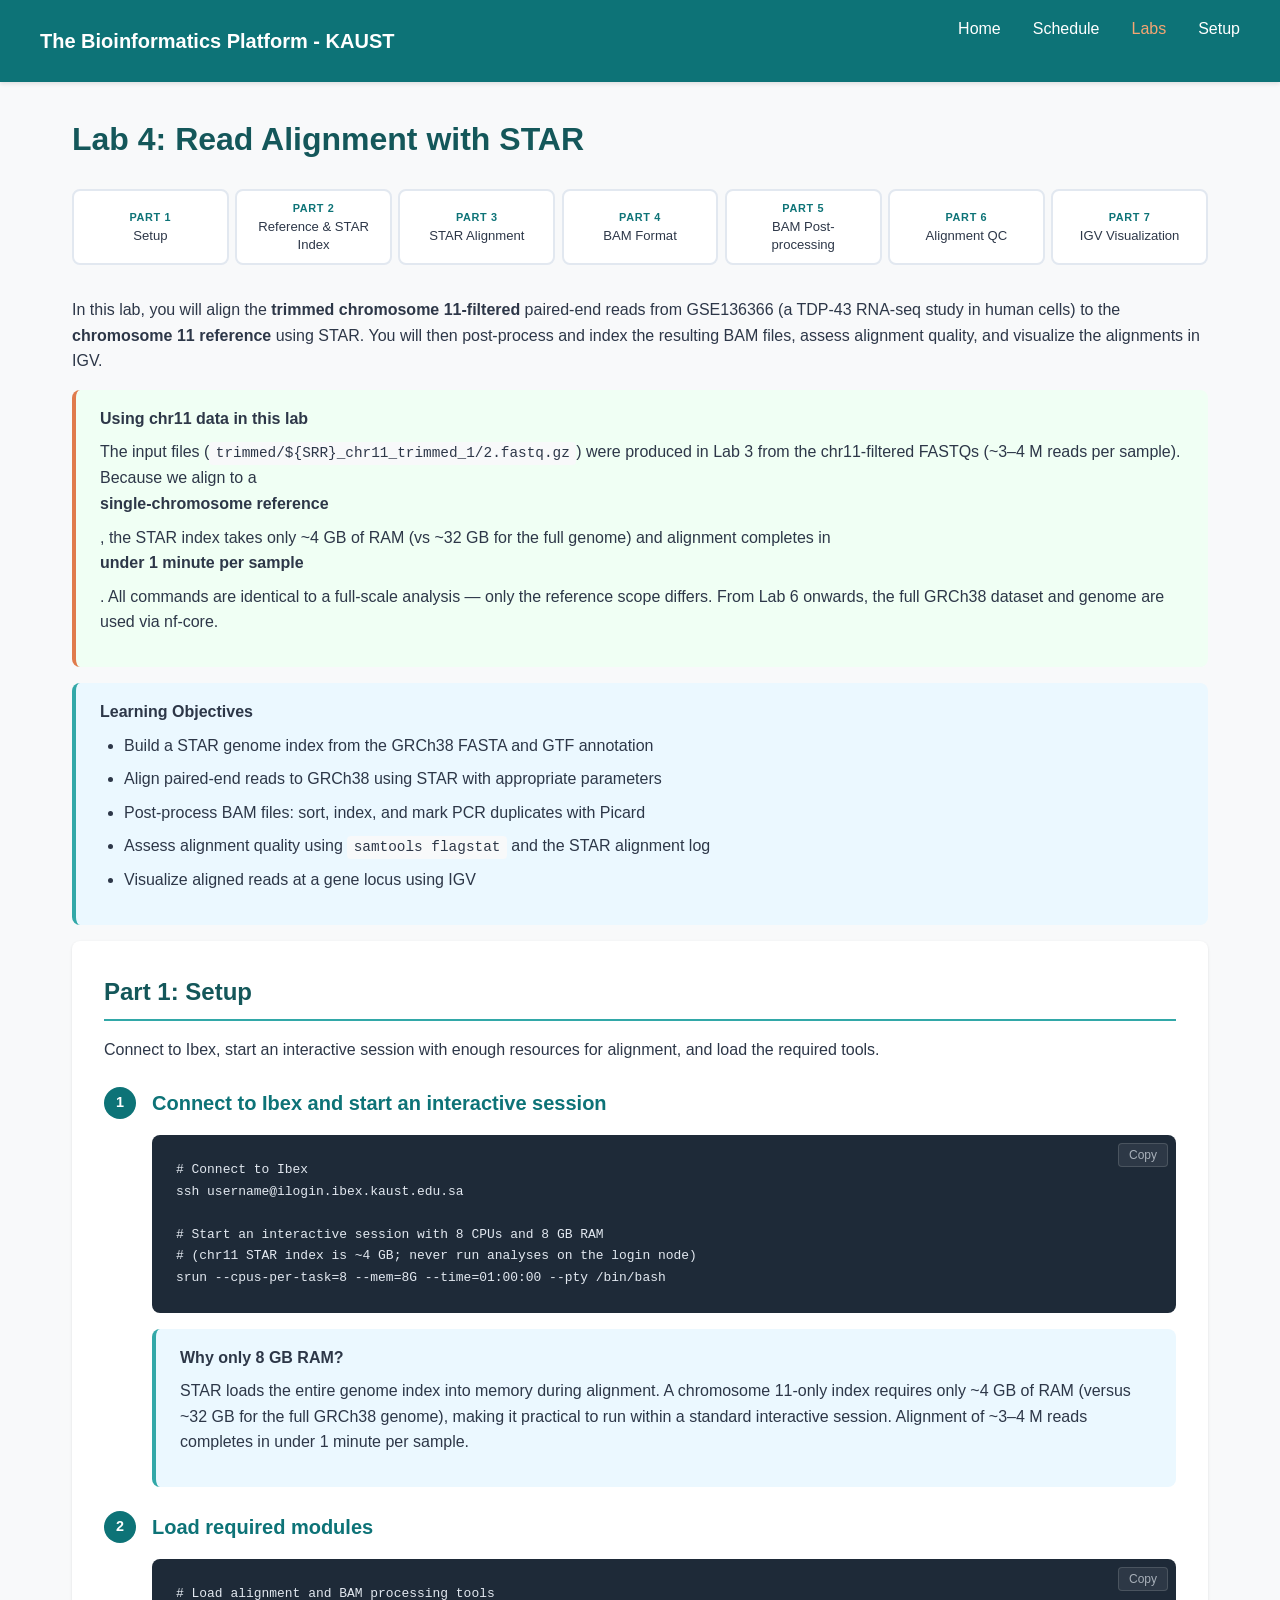
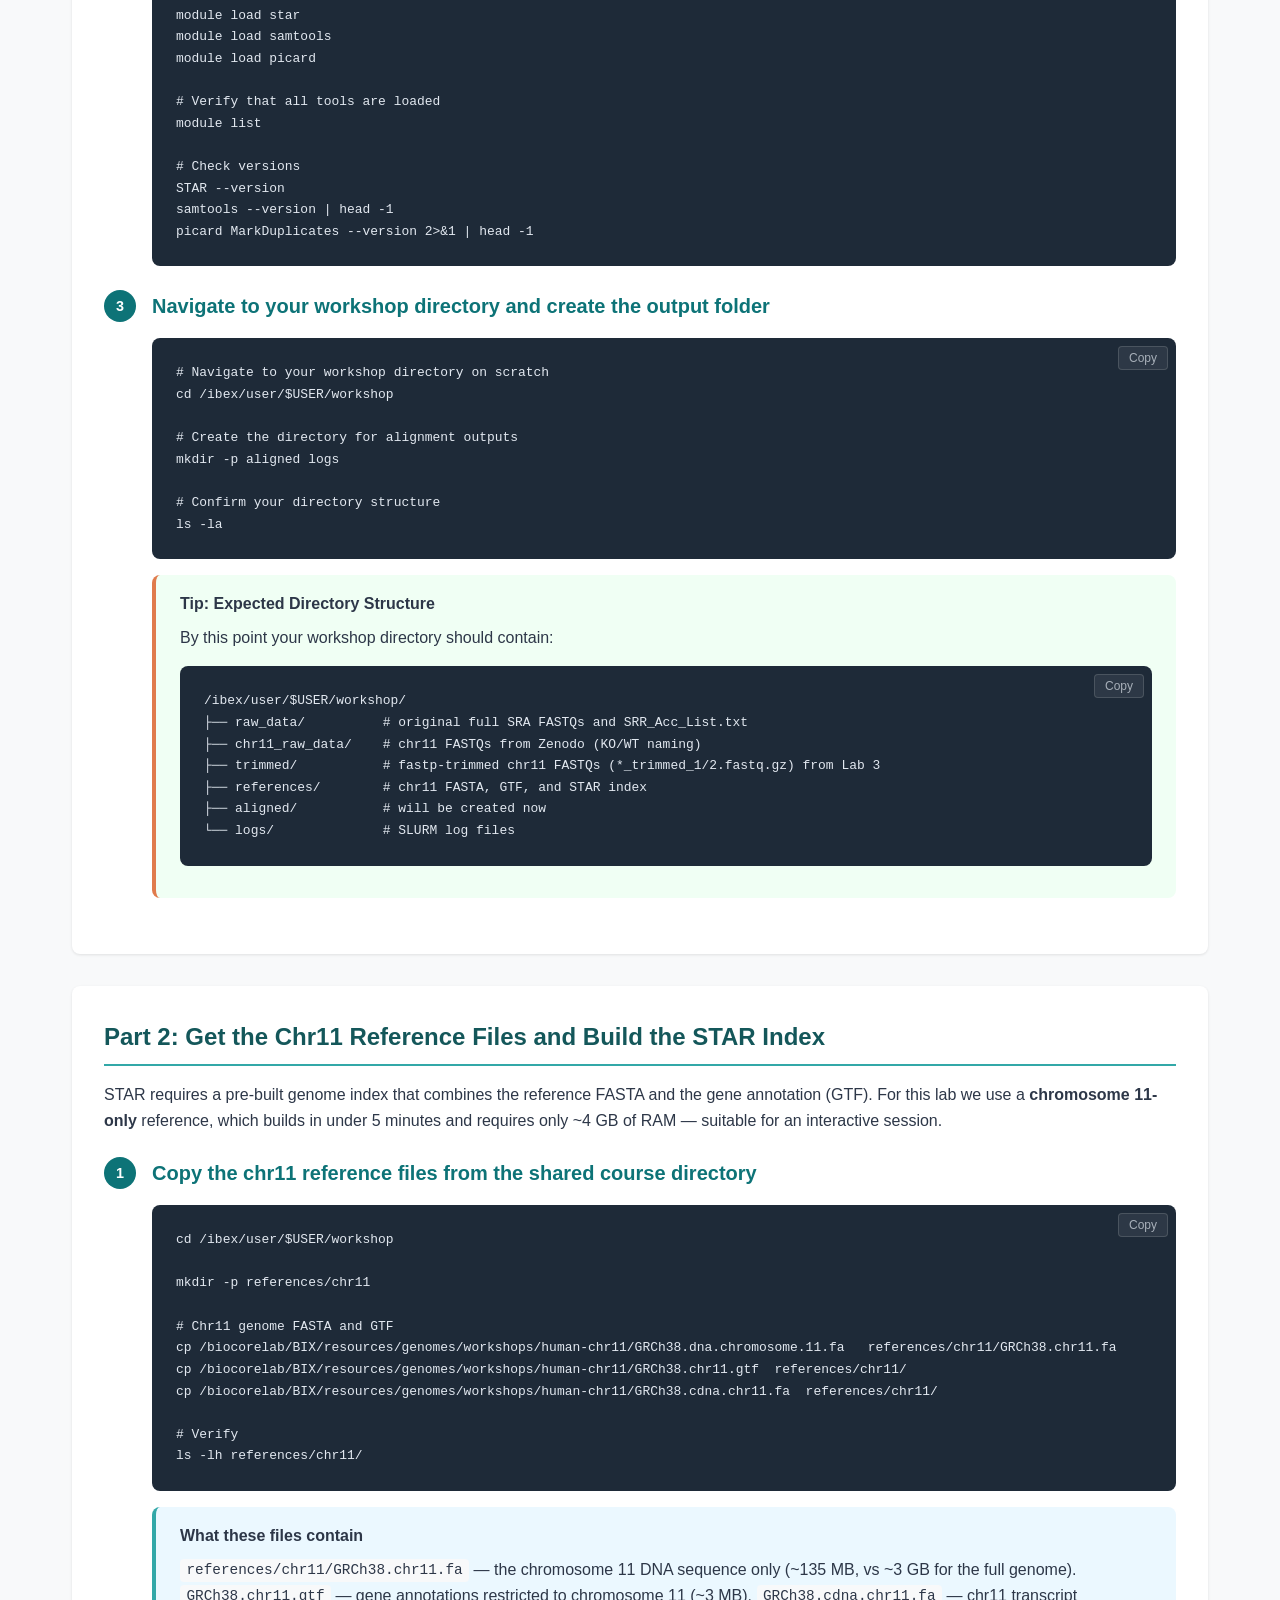
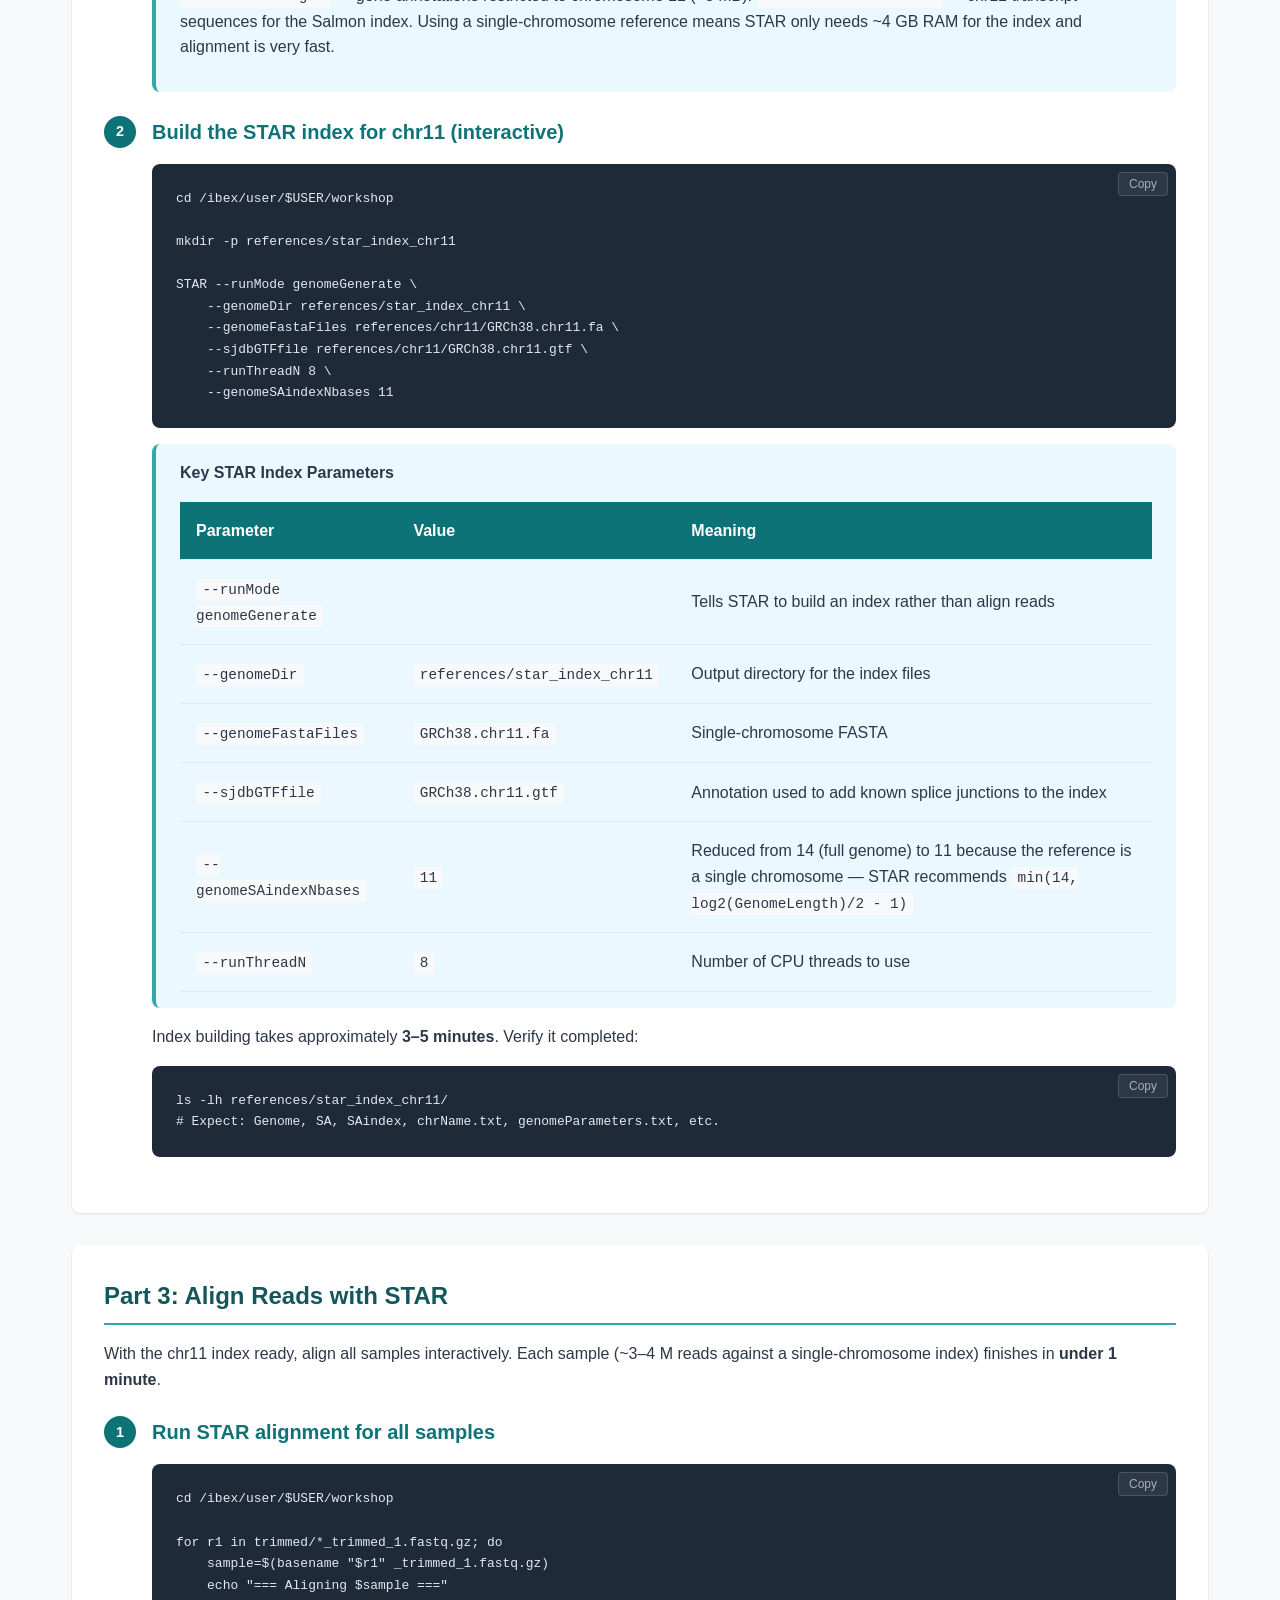
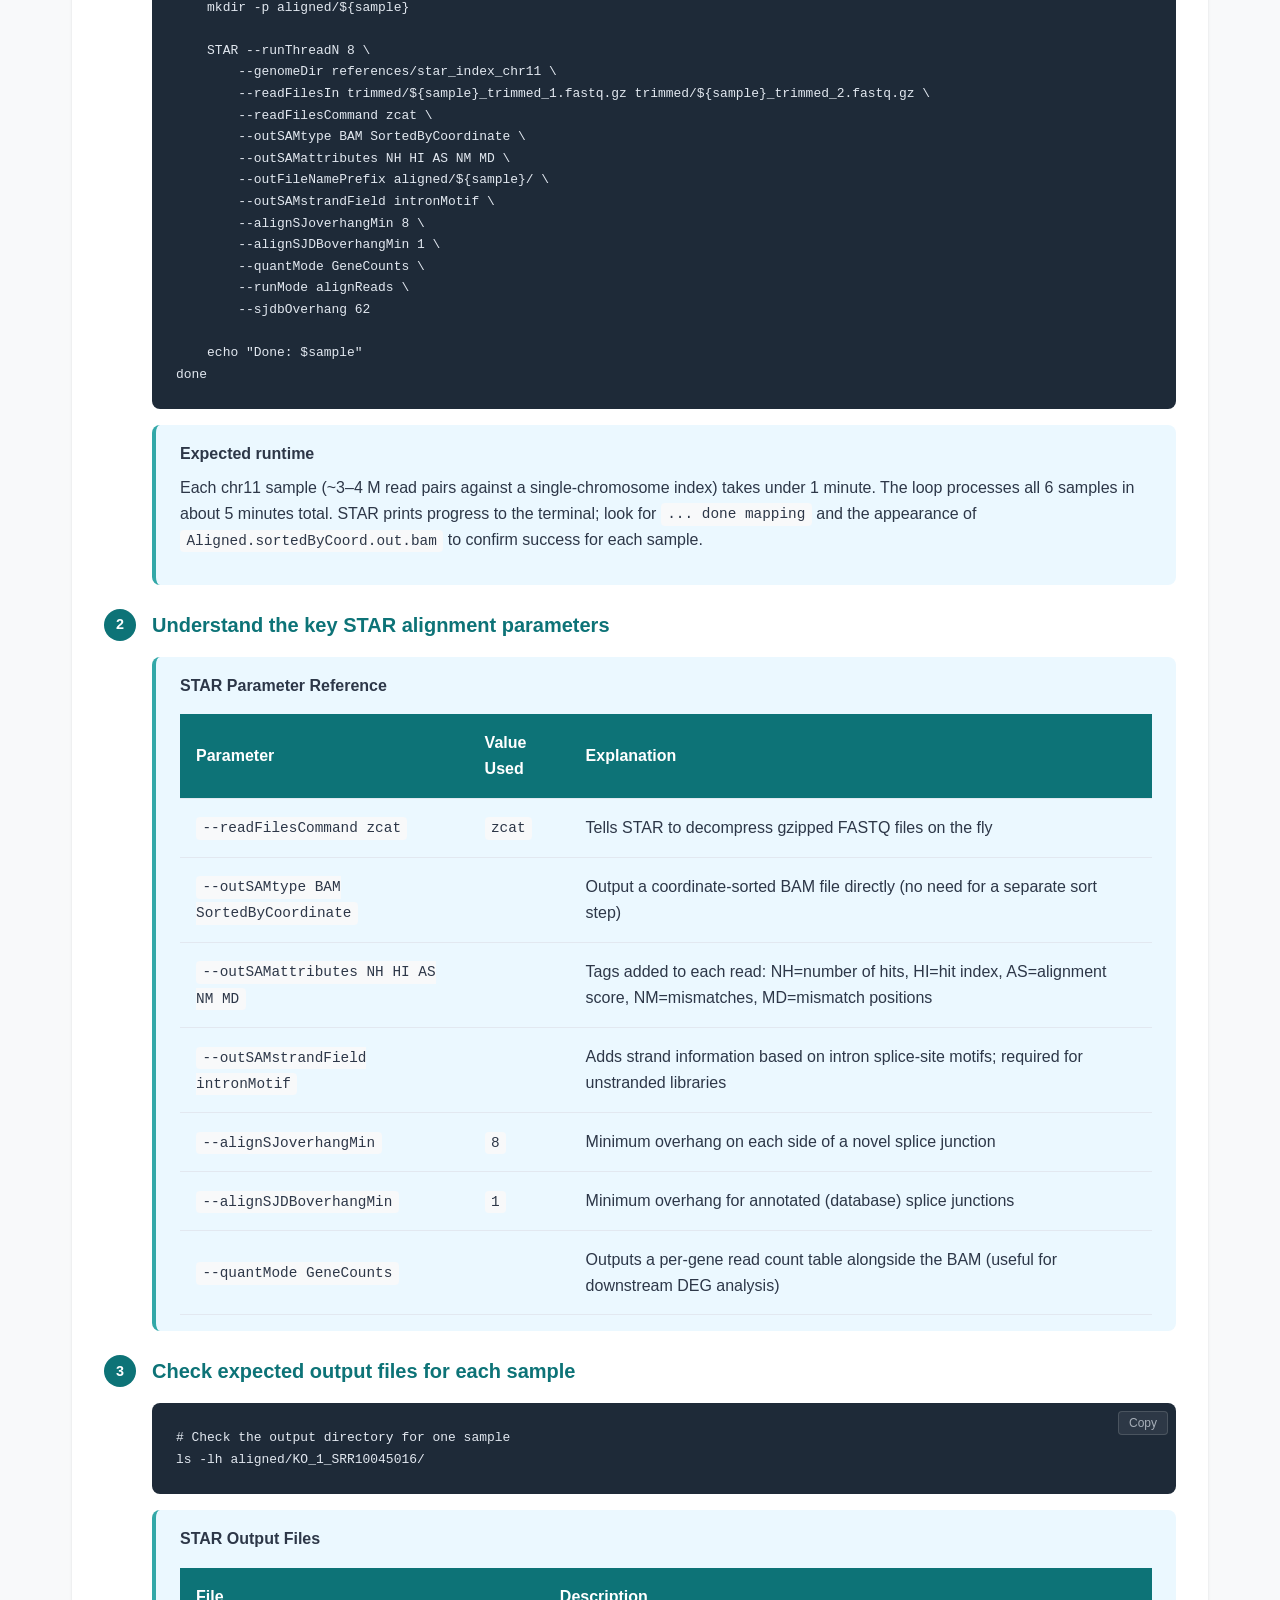
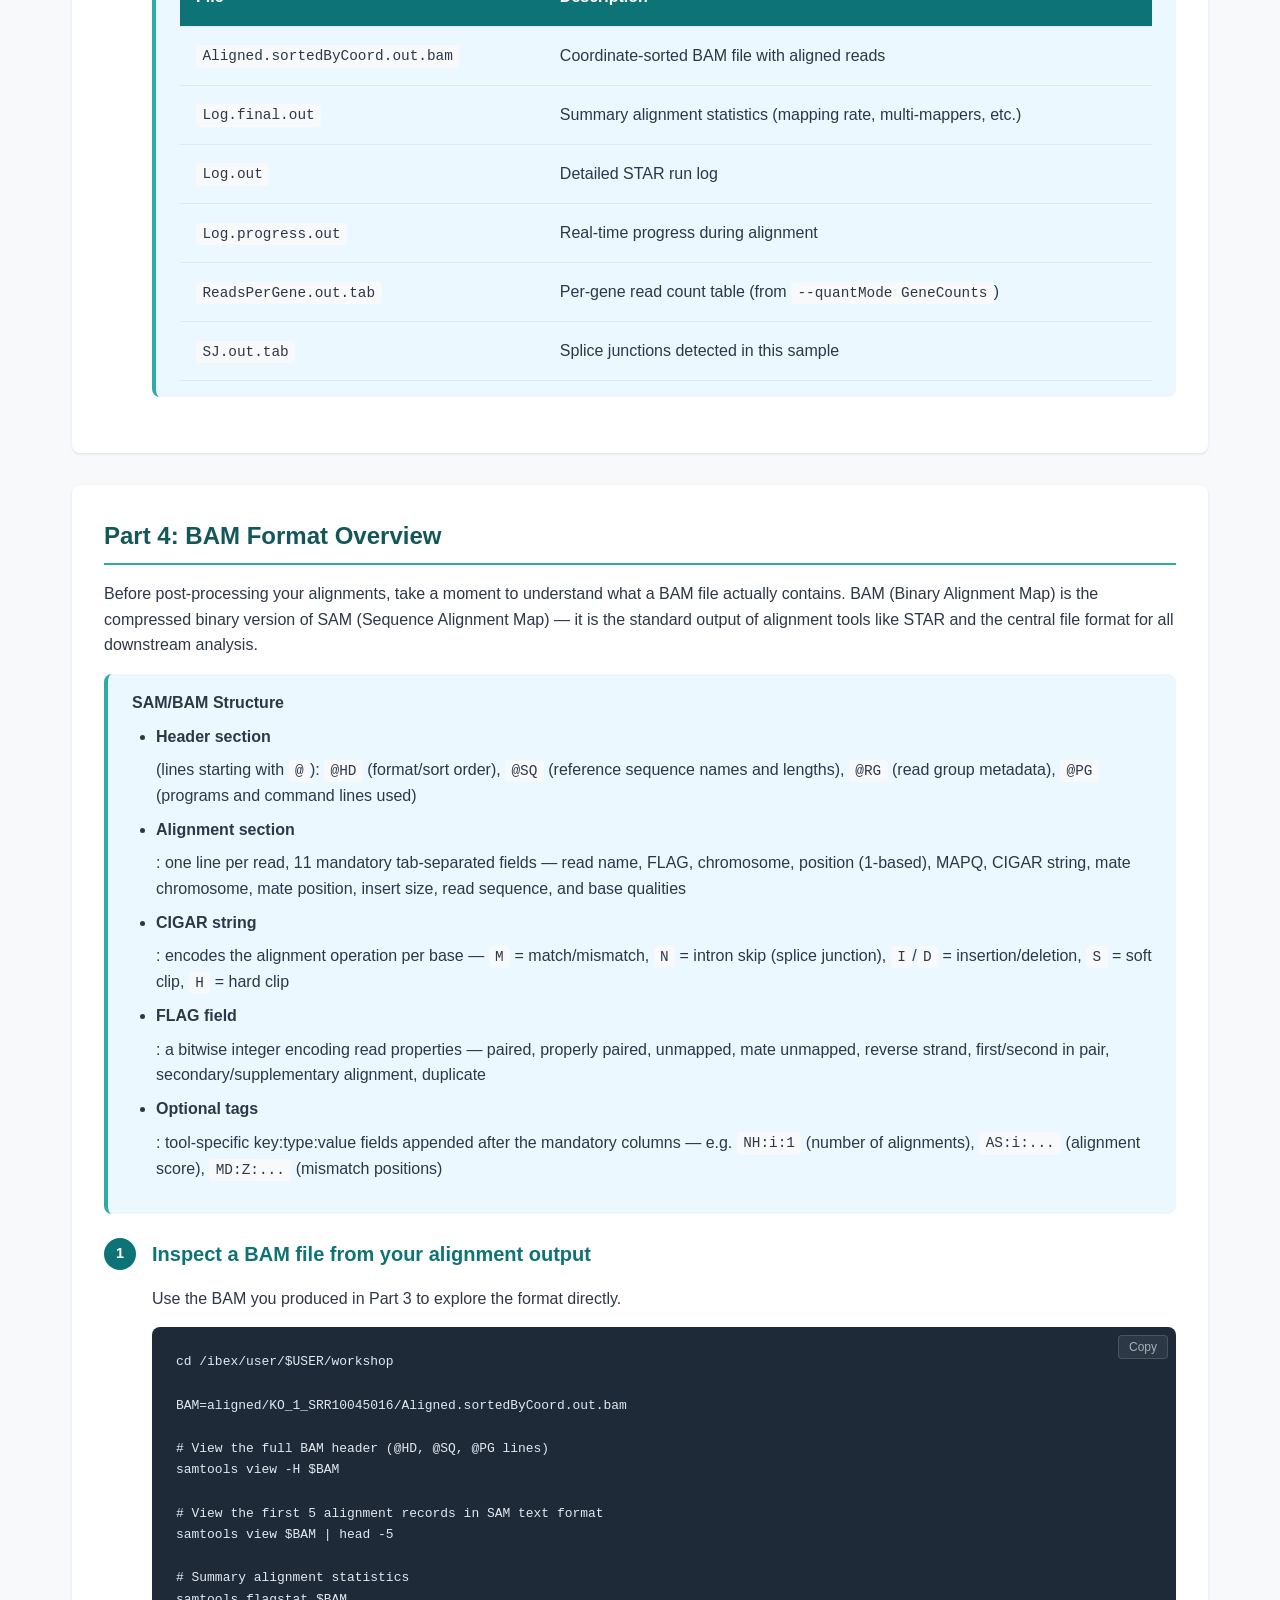
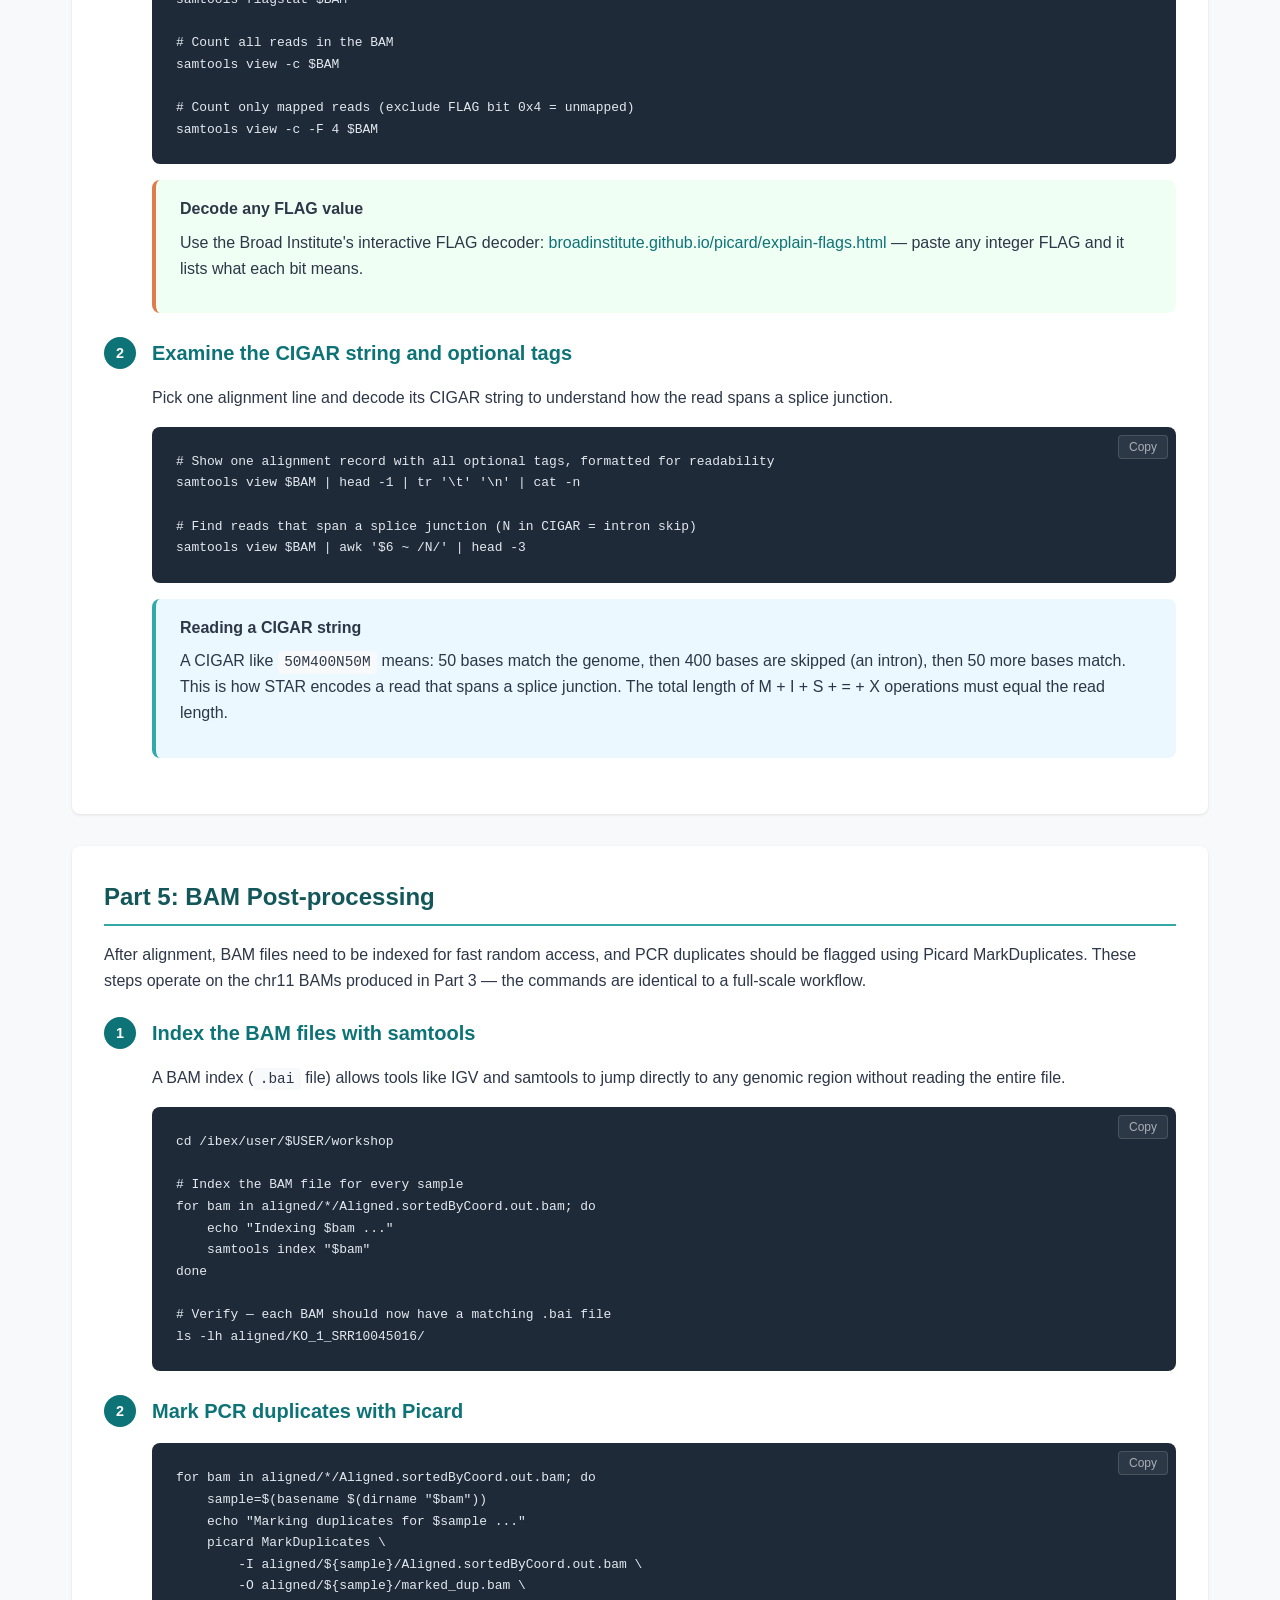
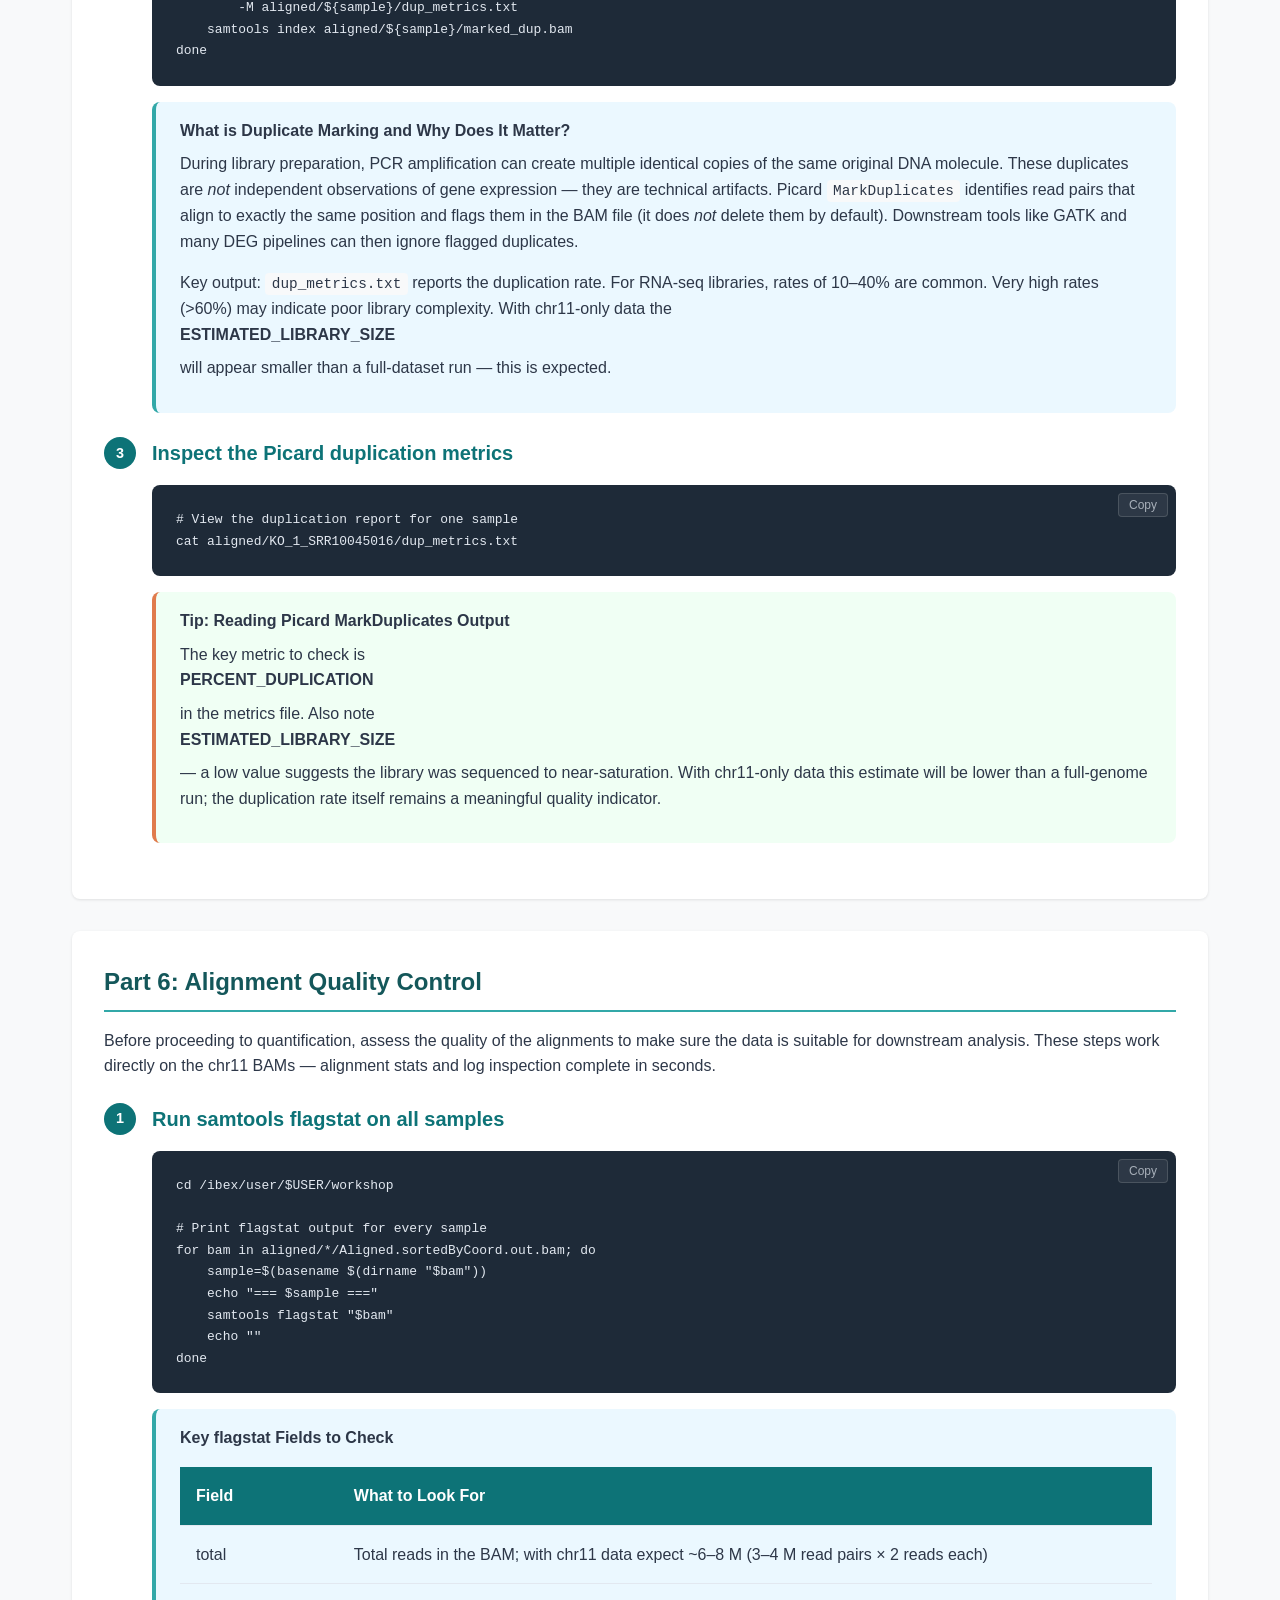
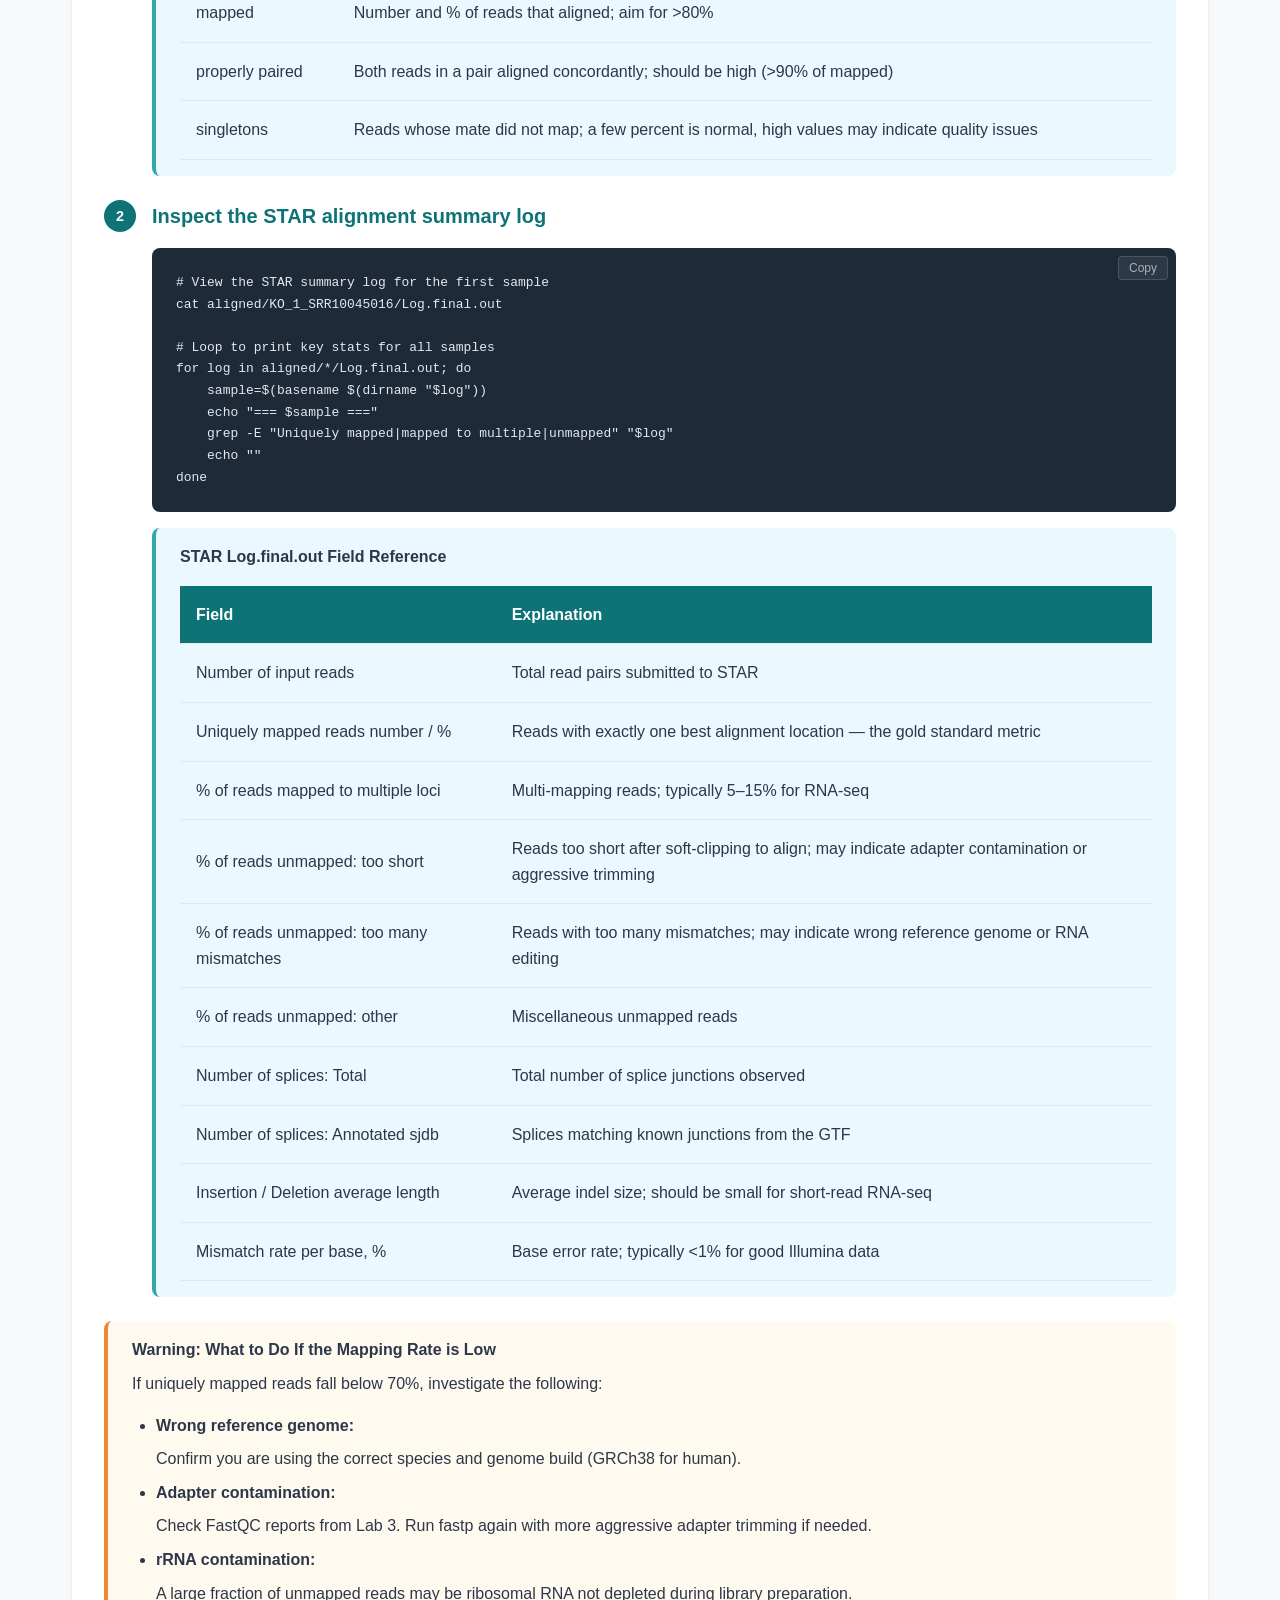
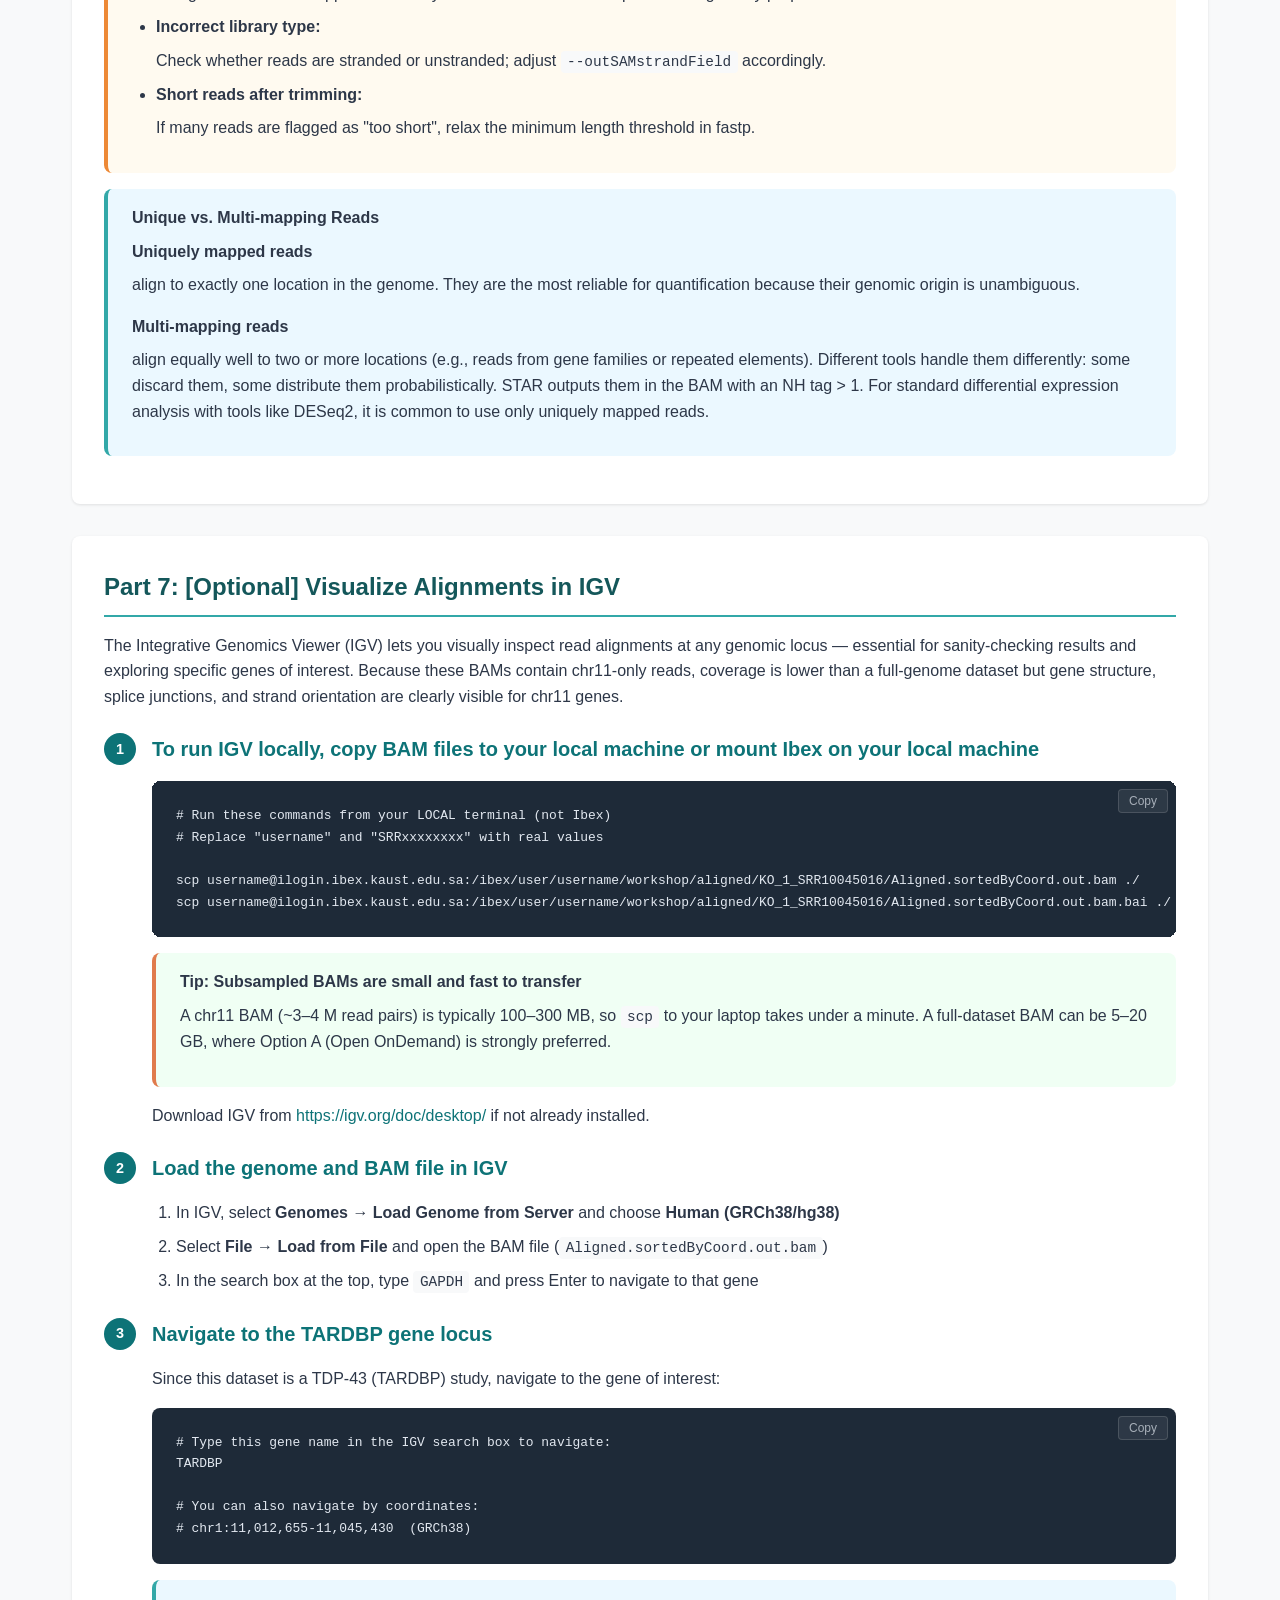
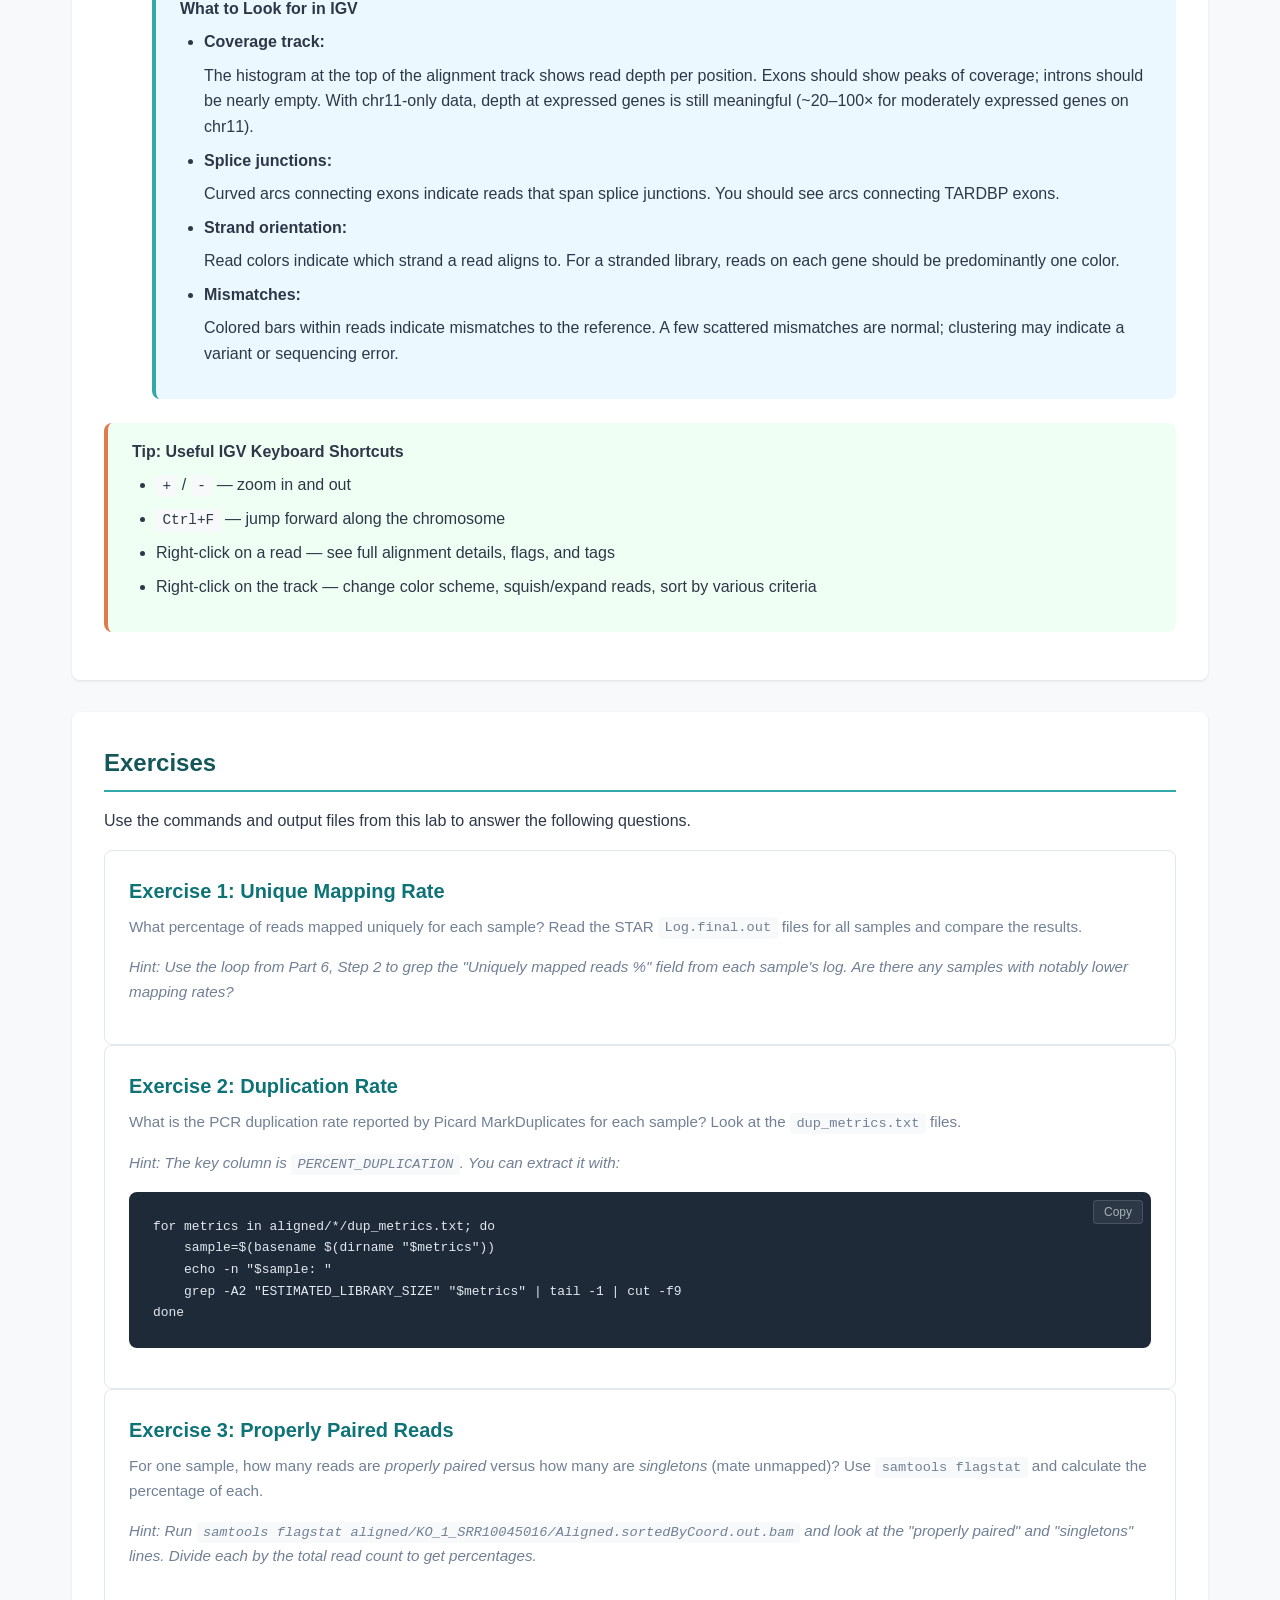
==== commit 7bc01d09: "added lab5,6" ====
--- a/html/lab-alignment.html
+++ b/html/lab-alignment.html
@@ -195,7 +195,8 @@
         --alignSJoverhangMin 8 \
         --alignSJDBoverhangMin 1 \
         --quantMode GeneCounts \
-        --runMode alignReads
+        --runMode alignReads \
+        --sjdbOverhang 62
 
     echo "Done: $sample"
 done</code></pre>
